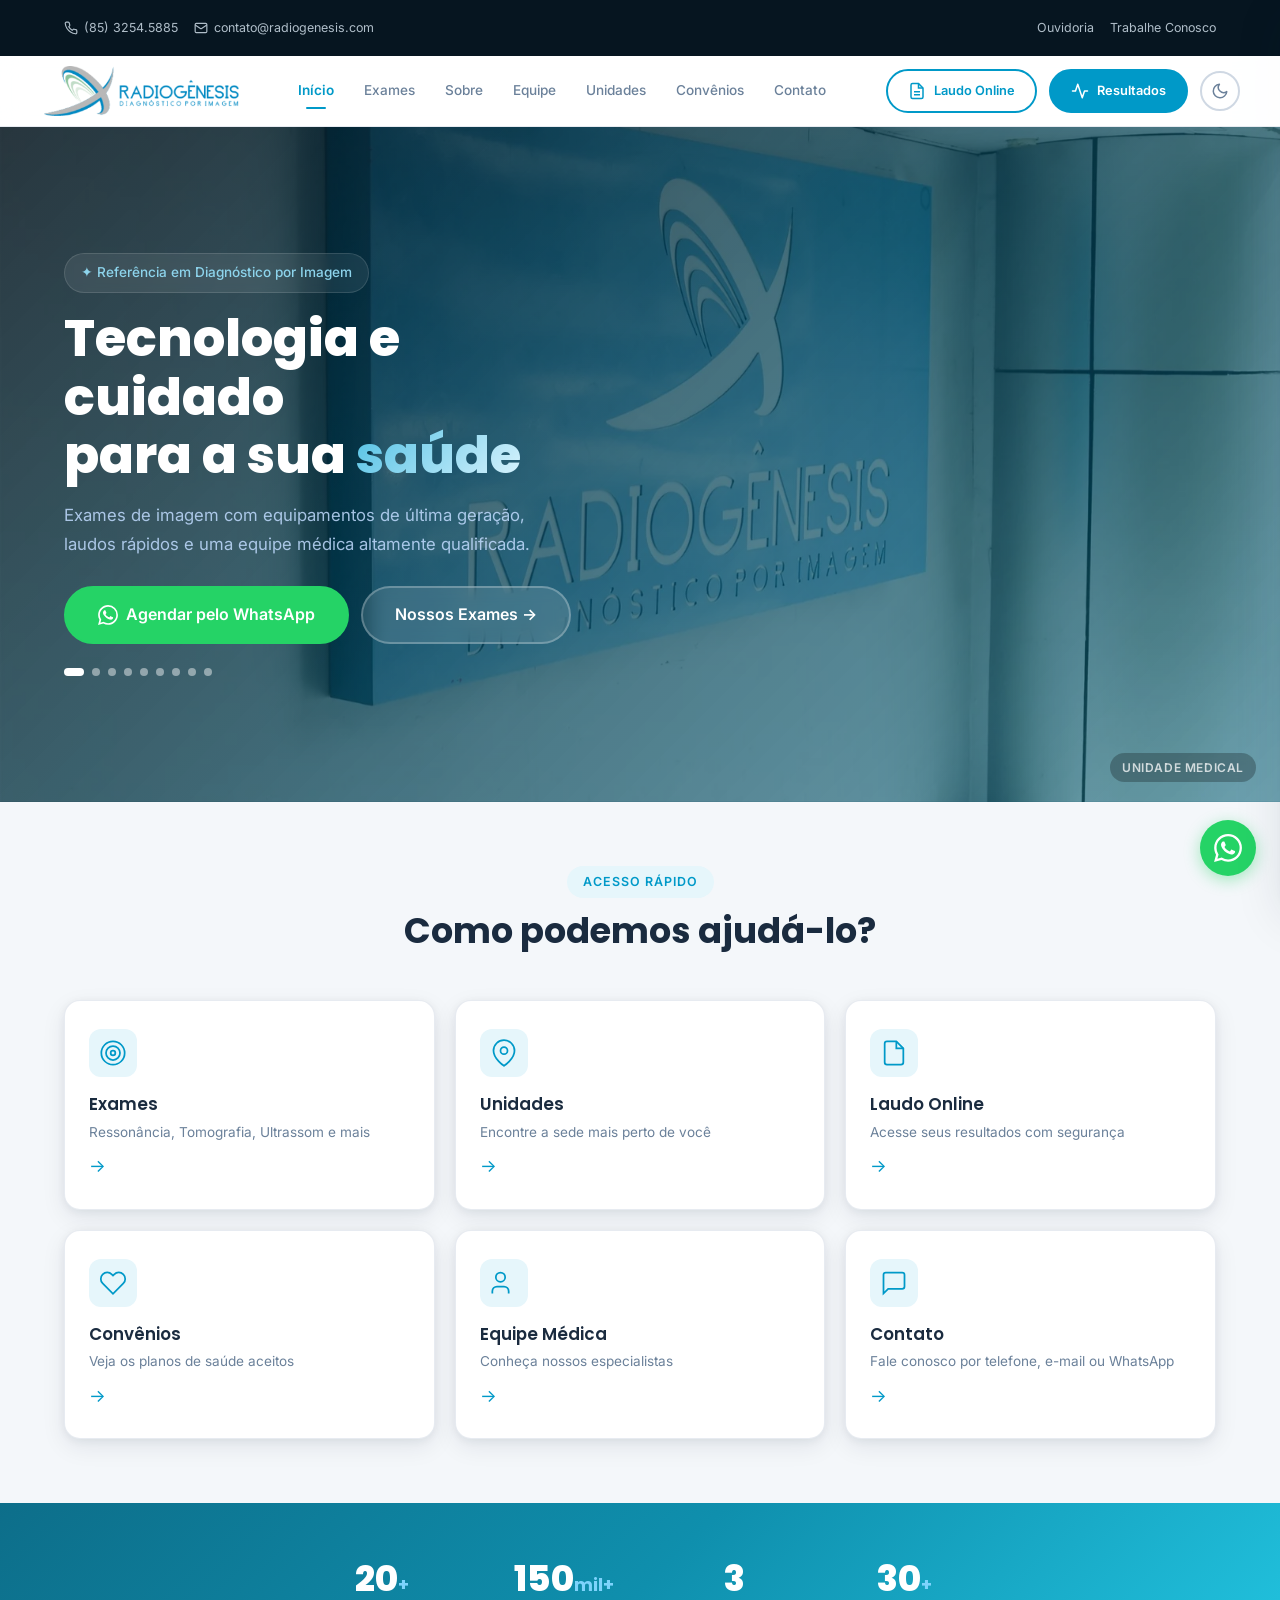
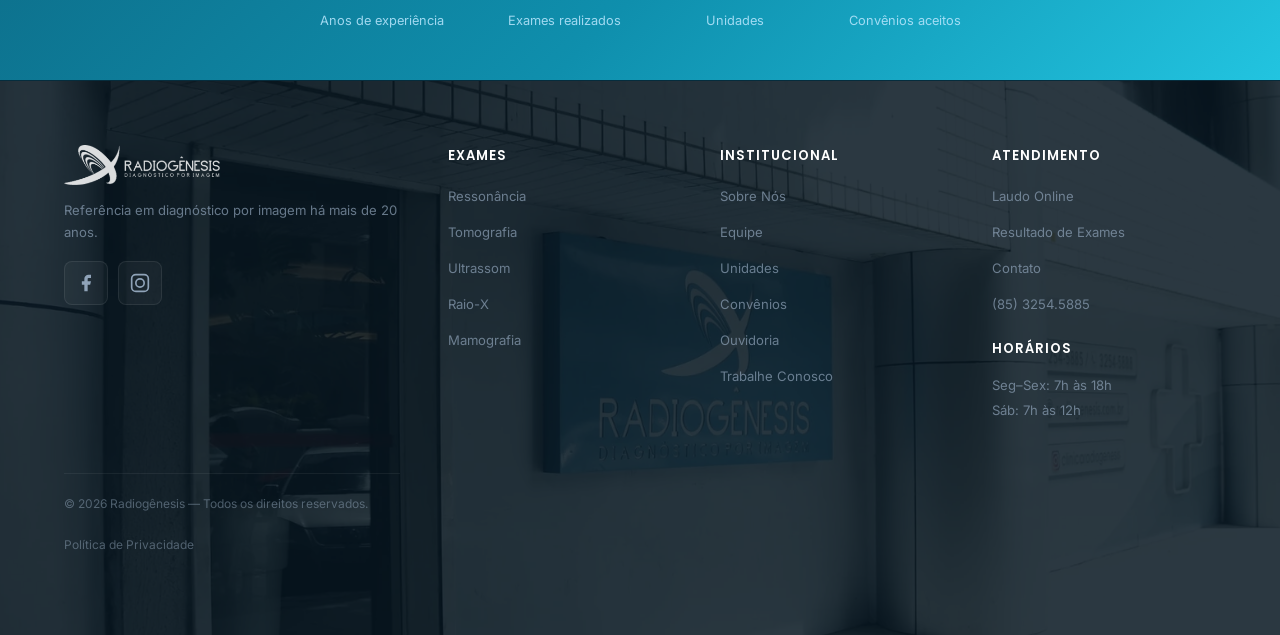
==== index.html @ cad898ac "subpágina de politica de privacidade adicionada" ====
<!DOCTYPE html>
<html lang="pt-BR">
<head>
    <meta charset="UTF-8">
    <meta name="viewport" content="width=device-width, initial-scale=1.0, maximum-scale=5.0, user-scalable=yes">
    <meta name="description" content="Radiogênesis — Diagnóstico por Imagem. Excelência em Ressonância, Tomografia, Ultrassom e mais.">
    <!-- Open Graph — aparência ao compartilhar nas redes sociais e WhatsApp -->
    <meta property="og:type"         content="website">
    <meta property="og:url"          content="https://teste-radiogenesis.netlify.app/">
    <meta property="og:title"        content="Radiogênesis | Diagnóstico por Imagem">
    <meta property="og:description"  content="Excelência em Ressonância, Tomografia, Ultrassom e mais. Três unidades em Fortaleza/CE.">
    <meta property="og:image"        content="https://teste-radiogenesis.netlify.app/img/OpenGraph/og-image.webp">
    <meta property="og:image:width"  content="1620">
    <meta property="og:image:height" content="1080">
    <meta property="og:locale"       content="pt_BR">
    <title>Radiogênesis | Diagnóstico por Imagem</title>
    <link rel="preload" as="image" href="img/inicio/medical.webp" media="(min-width: 769px)">
    <link rel="preload" as="image" href="img/mobile/medical0.webp" media="(max-width: 768px)">
    <link rel="preload" as="image" href="img/unidades/medical.webp" media="(min-width: 769px)">
    <link rel="preload" as="image" href="img/unidades/hospital.webp" media="(min-width: 769px)">
    <link rel="preload" as="image" href="img/unidades/bs-tower.webp" media="(min-width: 769px)">
    <link rel="preconnect" href="https://fonts.googleapis.com">
    <link rel="preconnect" href="https://fonts.gstatic.com" crossorigin>
    <link rel="dns-prefetch" href="https://api.whatsapp.com">
    <link rel="stylesheet" href="style.css">
    <link href="https://fonts.googleapis.com/css2?family=Inter:wght@300;400;500;600;700;800&family=Poppins:wght@600;700;800&display=swap" rel="stylesheet" media="print" onload="this.media='all'">
    <noscript><link href="https://fonts.googleapis.com/css2?family=Inter:wght@300;400;500;600;700;800&family=Poppins:wght@600;700;800&display=swap" rel="stylesheet"></noscript>
    <link rel="icon" type="image/png" sizes="32x32" href="img/favicon.png">
    <link rel="icon" type="image/png" sizes="16x16" href="img/favicon.png">
    <link rel="apple-touch-icon" sizes="180x180" href="img/favicon-apple.png">
    <link rel="shortcut icon" href="img/favicon.png">
</head>
<body>

    <!-- ===== SVG SPRITE — ícones reutilizáveis ===== -->
    <svg style="display:none" aria-hidden="true">
        <symbol id="icon-whatsapp" viewBox="0 0 24 24">
            <path d="M17.472 14.382c-.297-.149-1.758-.867-2.03-.967-.273-.099-.471-.148-.67.15-.197.297-.767.966-.94 1.164-.173.199-.347.223-.644.075-.297-.15-1.255-.463-2.39-1.475-.883-.788-1.48-1.761-1.653-2.059-.173-.297-.018-.458.13-.606.134-.133.298-.347.446-.52.149-.174.198-.298.298-.497.099-.198.05-.371-.025-.52-.075-.149-.669-1.612-.916-2.207-.242-.579-.487-.5-.669-.51-.173-.008-.371-.01-.57-.01-.198 0-.52.074-.792.372-.272.297-1.04 1.016-1.04 2.479 0 1.462 1.065 2.875 1.213 3.074.149.198 2.096 3.2 5.077 4.487.709.306 1.262.489 1.694.625.712.227 1.36.195 1.871.118.571-.085 1.758-.719 2.006-1.413.248-.694.248-1.289.173-1.413-.074-.124-.272-.198-.57-.347m-5.421 7.403h-.004a9.87 9.87 0 01-5.031-1.378l-.361-.214-3.741.982.998-3.648-.235-.374a9.86 9.86 0 01-1.51-5.26c.001-5.45 4.436-9.884 9.888-9.884 2.64 0 5.122 1.03 6.988 2.898a9.825 9.825 0 012.893 6.994c-.003 5.45-4.437 9.884-9.885 9.884m8.413-18.297A11.815 11.815 0 0012.05 0C5.495 0 .16 5.335.157 11.892c0 2.096.547 4.142 1.588 5.945L.057 24l6.305-1.654a11.882 11.882 0 005.683 1.448h.005c6.554 0 11.89-5.335 11.893-11.893a11.821 11.821 0 00-3.48-8.413z"/>
        </symbol>
    </svg>

    <!-- ===== OVERLAY MOBILE ===== -->
    <div class="mobile-overlay" id="mobileOverlay"></div>

    <!-- ===== MENU MOBILE ===== -->
    <div class="mobile-menu" id="mobileMenu" role="dialog" aria-modal="true" aria-label="Menu de navegação">
        <div class="mobile-menu__content">
            <div class="mobile-menu__header">
                <button class="mobile-menu__close" id="mobileMenuClose" aria-label="Fechar menu">
                    <svg width="20" height="20" viewBox="0 0 24 24" fill="none" stroke="currentColor" stroke-width="2.5" stroke-linecap="round"><line x1="18" y1="6" x2="6" y2="18"/><line x1="6" y1="6" x2="18" y2="18"/></svg>
                </button>
            </div>
            <ul class="mobile-menu__list">
                <li><a href="#inicio" class="mobile-menu__link spa-link" data-page="inicio">Início</a></li>
                <li><a href="#exames" class="mobile-menu__link spa-link" data-page="exames">Exames</a></li>
                <li><a href="#sobre" class="mobile-menu__link spa-link" data-page="sobre">Sobre</a></li>
                <li><a href="#equipe" class="mobile-menu__link spa-link" data-page="equipe">Equipe</a></li>
                <li><a href="#unidades" class="mobile-menu__link spa-link" data-page="unidades">Unidades</a></li>
                <li><a href="#convenios" class="mobile-menu__link spa-link" data-page="convenios">Convênios</a></li>
                <li><a href="#contato" class="mobile-menu__link spa-link" data-page="contato">Contato</a></li>
                <li><a href="#ouvidoria" class="mobile-menu__link spa-link" data-page="ouvidoria">Ouvidoria</a></li>
                <li><a href="#trabalhe-conosco" class="mobile-menu__link spa-link" data-page="trabalhe-conosco">Trabalhe Conosco</a></li>
            </ul>
            <div class="mobile-menu__actions">
                <a href="https://radiogenesis.najasocial.com/users/sign_in?role=4" target="_blank" rel="noopener noreferrer" class="btn btn--outline btn--touch" style="width:100%;justify-content:center;">
                    <svg width="16" height="16" viewBox="0 0 24 24" fill="none" stroke="currentColor" stroke-width="2"><path d="M14 2H6a2 2 0 0 0-2 2v16a2 2 0 0 0 2 2h12a2 2 0 0 0 2-2V8z"/><polyline points="14 2 14 8 20 8"/></svg>
                    Laudo Online
                </a>
                <a href="https://radiogenesis.naja.app/portal/login" target="_blank" rel="noopener noreferrer" class="btn btn--primary btn--touch" style="width:100%;justify-content:center;">
                    <svg width="18" height="18" viewBox="0 0 24 24" fill="none" stroke="currentColor" stroke-width="2" stroke-linecap="round" stroke-linejoin="round"><path d="M22 12h-4l-3 9L9 3l-3 9H2"/></svg>
                    Área de Resultados
                </a>
            </div>
            <div class="mobile-menu__contact">
                <a href="tel:+558532545885" class="mobile-menu__contact-link">
                    <svg width="16" height="16" viewBox="0 0 24 24" fill="none" stroke="currentColor" stroke-width="2"><path d="M22 16.92v3a2 2 0 0 1-2.18 2 19.79 19.79 0 0 1-8.63-3.07 19.5 19.5 0 0 1-6-6 19.79 19.79 0 0 1-3.07-8.67A2 2 0 0 1 4.11 2h3a2 2 0 0 1 2 1.72 12.84 12.84 0 0 0 .7 2.81 2 2 0 0 1-.45 2.11L8.09 9.91a16 16 0 0 0 6 6l1.27-1.27a2 2 0 0 1 2.11-.45 12.84 12.84 0 0 0 2.81.7A2 2 0 0 1 22 16.92z"/></svg>
                    (85) 3254.5885
                </a>
                <a href="mailto:contato@radiogenesis.com" class="mobile-menu__contact-link">
                    <svg width="16" height="16" viewBox="0 0 24 24" fill="none" stroke="currentColor" stroke-width="2"><rect width="20" height="16" x="2" y="4" rx="2"/><path d="m22 7-8.97 5.7a1.94 1.94 0 0 1-2.06 0L2 7"/></svg>
                    contato@radiogenesis.com
                </a>
            </div>
        </div>
    </div>

    <!-- ===== TOP BAR ===== -->
    <div class="top-bar">
        <div class="container top-bar__inner">
            <div class="top-bar__left">
                <a href="tel:+558532545885" class="top-bar__link">
                    <svg width="14" height="14" viewBox="0 0 24 24" fill="none" stroke="currentColor" stroke-width="2"><path d="M22 16.92v3a2 2 0 0 1-2.18 2 19.79 19.79 0 0 1-8.63-3.07 19.5 19.5 0 0 1-6-6 19.79 19.79 0 0 1-3.07-8.67A2 2 0 0 1 4.11 2h3a2 2 0 0 1 2 1.72 12.84 12.84 0 0 0 .7 2.81 2 2 0 0 1-.45 2.11L8.09 9.91a16 16 0 0 0 6 6l1.27-1.27a2 2 0 0 1 2.11-.45 12.84 12.84 0 0 0 2.81.7A2 2 0 0 1 22 16.92z"/></svg>
                    (85) 3254.5885
                </a>
                <a href="mailto:contato@radiogenesis.com" class="top-bar__link top-bar__link--hide-mobile">
                    <svg width="14" height="14" viewBox="0 0 24 24" fill="none" stroke="currentColor" stroke-width="2"><rect width="20" height="16" x="2" y="4" rx="2"/><path d="m22 7-8.97 5.7a1.94 1.94 0 0 1-2.06 0L2 7"/></svg>
                    contato@radiogenesis.com
                </a>
            </div>
            <div class="top-bar__right">
                <a href="#ouvidoria" class="top-bar__link spa-link" data-page="ouvidoria">Ouvidoria</a>
                <a href="#trabalhe-conosco" class="top-bar__link spa-link top-bar__link--hide-tablet" data-page="trabalhe-conosco">Trabalhe Conosco</a>
            </div>
        </div>
    </div>

    <!-- ===== HEADER ===== -->
    <header class="header" id="header">
        <div class="container header__inner">
            <a href="#inicio" class="header__logo spa-link" data-page="inicio">
                <img src="img/top.png" alt="Logo Radiogênesis" class="header__logo-img" fetchpriority="high">
            </a>
            <nav class="nav" id="nav">
                <ul class="nav__list">
                    <li><a href="#inicio" class="nav__link spa-link active" data-page="inicio">Início</a></li>
                    <li><a href="#exames" class="nav__link spa-link" data-page="exames">Exames</a></li>
                    <li><a href="#sobre" class="nav__link spa-link" data-page="sobre">Sobre</a></li>
                    <li><a href="#equipe" class="nav__link spa-link" data-page="equipe">Equipe</a></li>
                    <li><a href="#unidades" class="nav__link spa-link" data-page="unidades">Unidades</a></li>
                    <li><a href="#convenios" class="nav__link spa-link" data-page="convenios">Convênios</a></li>
                    <li><a href="#contato" class="nav__link spa-link" data-page="contato">Contato</a></li>
                </ul>
            </nav>
            <div class="header__actions">
                <a href="https://radiogenesis.najasocial.com/users/sign_in?role=4" class="btn btn--outline btn--sm header__btn-desktop" target="_blank" rel="noopener noreferrer" title="Laudo Online">
                    <svg width="18" height="18" viewBox="0 0 24 24" fill="none" stroke="currentColor" stroke-width="2"><path d="M14 2H6a2 2 0 0 0-2 2v16a2 2 0 0 0 2 2h12a2 2 0 0 0 2-2V8z"/><polyline points="14 2 14 8 20 8"/><line x1="16" y1="13" x2="8" y2="13"/><line x1="16" y1="17" x2="8" y2="17"/></svg>
                    <span class="btn__text">Laudo Online</span>
                </a>
                <a href="https://radiogenesis.naja.app/portal/login" target="_blank" class="btn btn--primary btn--sm header__btn-desktop" rel="noopener noreferrer" title="Área de Resultados">
                    <svg width="18" height="18" viewBox="0 0 24 24" fill="none" stroke="currentColor" stroke-width="2" stroke-linecap="round" stroke-linejoin="round"><path d="M22 12h-4l-3 9L9 3l-3 9H2"></path></svg>
                    <span class="btn__text">Resultados</span>
                </a>
                <button class="theme-toggle" id="themeToggle" aria-label="Alternar tema">
                    <svg class="icon-moon" width="18" height="18" viewBox="0 0 24 24" fill="none" stroke="currentColor" stroke-width="2" stroke-linecap="round" stroke-linejoin="round"><path d="M21 12.79A9 9 0 1 1 11.21 3 7 7 0 0 0 21 12.79z"/></svg>
                    <svg class="icon-sun" width="18" height="18" viewBox="0 0 24 24" fill="none" stroke="currentColor" stroke-width="2" stroke-linecap="round" stroke-linejoin="round"><circle cx="12" cy="12" r="5"/><line x1="12" y1="1" x2="12" y2="3"/><line x1="12" y1="21" x2="12" y2="23"/><line x1="4.22" y1="4.22" x2="5.64" y2="5.64"/><line x1="18.36" y1="18.36" x2="19.78" y2="19.78"/><line x1="1" y1="12" x2="3" y2="12"/><line x1="21" y1="12" x2="23" y2="12"/><line x1="4.22" y1="19.78" x2="5.64" y2="18.36"/><line x1="18.36" y1="5.64" x2="19.78" y2="4.22"/></svg>
                </button>
                <button class="hamburger" id="hamburger" aria-label="Abrir menu" aria-expanded="false">
                    <span class="hamburger__line"></span>
                    <span class="hamburger__line"></span>
                    <span class="hamburger__line"></span>
                </button>
            </div>
        </div>
    </header>

    <!-- ===== MAIN SPA ===== -->
    <main id="app">

        <!-- PAGE: INÍCIO -->
        <div class="page active" data-page="inicio">
            <section class="hero">
                <!-- Carrossel Desktop -->
                <div class="hero__bg-carousel hero__bg-carousel--desktop" id="heroCarousel">
                    <div class="hero__bg-slide active" style="background-image:url('img/inicio/medical.webp')" data-label="Unidade Medical"></div>
                    <div class="hero__bg-slide" style="background-image:url('img/inicio/medical1.webp')" data-label="Unidade Medical"></div>
                    <div class="hero__bg-slide" style="background-image:url('img/inicio/medical3.webp')" data-label="Unidade Medical"></div>
                    <div class="hero__bg-slide" style="background-image:url('img/inicio/hospital.webp')" data-label="Unidade Hospital Gênesis"></div>
                    <div class="hero__bg-slide" style="background-image:url('img/inicio/hospital1.webp')" data-label="Unidade Hospital Gênesis"></div>
                    <div class="hero__bg-slide" style="background-image:url('img/inicio/hospital2.webp')" data-label="Unidade Hospital Gênesis"></div>
                    <div class="hero__bg-slide" style="background-image:url('img/inicio/hospital3.webp')" data-label="Unidade Hospital Gênesis"></div>
                    <div class="hero__bg-slide" style="background-image:url('img/inicio/bstower0.webp')" data-label="Unidade BS Tower"></div>
                    <div class="hero__bg-slide" style="background-image:url('img/inicio/bstower1.webp')" data-label="Unidade BS Tower"></div>
                    <div class="hero__bg-overlay"></div>
                </div>
                <!-- Carrossel Mobile -->
                <div class="hero__bg-carousel hero__bg-carousel--mobile" id="heroCarouselMobile">
                    <div class="hero__bg-slide active" style="background-image:url('img/mobile/medical0.webp')" data-label="Unidade Medical"></div>
                    <div class="hero__bg-slide" style="background-image:url('img/mobile/medical1.webp')" data-label="Unidade Medical"></div>
                    <div class="hero__bg-slide" style="background-image:url('img/mobile/medical2.webp')" data-label="Unidade Medical"></div>
                    <div class="hero__bg-slide" style="background-image:url('img/mobile/medical3.webp')" data-label="Unidade Medical"></div>
                    <div class="hero__bg-slide" style="background-image:url('img/mobile/medical4.webp')" data-label="Unidade Medical"></div>
                    <div class="hero__bg-slide" style="background-image:url('img/mobile/medical5.webp')" data-label="Unidade Medical"></div>
                    <div class="hero__bg-overlay"></div>
                </div>
                <div class="container hero__inner">
                    <div class="hero__content">
                        <div class="hero__badge">✦ Referência em Diagnóstico por Imagem</div>
                        <h1 class="hero__title">Tecnologia e cuidado<br class="hero__br-desktop">para a sua <span class="text-gradient">saúde</span></h1>
                        <p class="hero__subtitle">Exames de imagem com equipamentos de última geração, laudos rápidos e uma equipe médica altamente qualificada.</p>
                        <div class="hero__actions">
                            <a href="https://api.whatsapp.com/send?l=pt_BR&phone=558532545885" target="_blank" class="btn btn--primary btn--lg btn--whatsapp btn--touch">
                                <svg width="20" height="20" fill="currentColor" aria-hidden="true"><use href="#icon-whatsapp"/></svg>
                                Agendar pelo WhatsApp
                            </a>
                            <a href="#exames" class="btn btn--glass btn--lg btn--touch spa-link" data-page="exames">Nossos Exames →</a>
                        </div>
                        <!-- Indicadores do carrossel -->
                        <div class="hero__carousel-dots">
                            <button class="hero__carousel-dot active" data-index="0" aria-label="Slide 1"></button>
                            <button class="hero__carousel-dot" data-index="1" aria-label="Slide 2"></button>
                            <button class="hero__carousel-dot" data-index="2" aria-label="Slide 3"></button>
                            <button class="hero__carousel-dot" data-index="3" aria-label="Slide 4"></button>
                            <button class="hero__carousel-dot" data-index="4" aria-label="Slide 5"></button>
                            <button class="hero__carousel-dot" data-index="5" aria-label="Slide 6"></button>
                            <button class="hero__carousel-dot" data-index="6" aria-label="Slide 7"></button>
                            <button class="hero__carousel-dot" data-index="7" aria-label="Slide 8"></button>
                            <button class="hero__carousel-dot" data-index="8" aria-label="Slide 9"></button>
                        </div>
                    </div>
                    <div class="hero__visual"></div>
                </div>
                <div class="hero__slide-label" id="heroSlideLabel">Unidade Medical</div>
            </section>

            <section class="section section--soft">
                <div class="container">
                    <div class="section__header">
                        <span class="section__badge">Acesso Rápido</span>
                        <h2 class="section__title">Como podemos ajudá-lo?</h2>
                    </div>
                    <div class="quick-grid">
                        <a href="#exames" class="quick-card spa-link" data-page="exames">
                            <div class="quick-card__icon"><svg width="28" height="28" viewBox="0 0 24 24" fill="none" stroke="currentColor" stroke-width="1.5"><circle cx="12" cy="12" r="10"/><circle cx="12" cy="12" r="6"/><circle cx="12" cy="12" r="2"/></svg></div>
                            <h3>Exames</h3><p>Ressonância, Tomografia, Ultrassom e mais</p>
                            <span class="quick-card__arrow">→</span>
                        </a>
                        <a href="#unidades" class="quick-card spa-link" data-page="unidades">
                            <div class="quick-card__icon"><svg width="28" height="28" viewBox="0 0 24 24" fill="none" stroke="currentColor" stroke-width="1.5"><path d="M21 10c0 7-9 13-9 13s-9-6-9-13a9 9 0 0 1 18 0z"/><circle cx="12" cy="10" r="3"/></svg></div>
                            <h3>Unidades</h3><p>Encontre a sede mais perto de você</p>
                            <span class="quick-card__arrow">→</span>
                        </a>
                        <a href="https://radiogenesis.najasocial.com/users/sign_in?role=4" class="quick-card" target="_blank" rel="noopener noreferrer">
                            <div class="quick-card__icon"><svg width="28" height="28" viewBox="0 0 24 24" fill="none" stroke="currentColor" stroke-width="1.5"><path d="M14 2H6a2 2 0 0 0-2 2v16a2 2 0 0 0 2 2h12a2 2 0 0 0 2-2V8z"/><polyline points="14 2 14 8 20 8"/></svg></div>
                            <h3>Laudo Online</h3><p>Acesse seus resultados com segurança</p>
                            <span class="quick-card__arrow">→</span>
                        </a>
                        <a href="#convenios" class="quick-card spa-link" data-page="convenios">
                            <div class="quick-card__icon"><svg width="28" height="28" viewBox="0 0 24 24" fill="none" stroke="currentColor" stroke-width="1.5"><path d="M20.84 4.61a5.5 5.5 0 0 0-7.78 0L12 5.67l-1.06-1.06a5.5 5.5 0 0 0-7.78 7.78l1.06 1.06L12 21.23l7.78-7.78 1.06-1.06a5.5 5.5 0 0 0 0-7.78z"/></svg></div>
                            <h3>Convênios</h3><p>Veja os planos de saúde aceitos</p>
                            <span class="quick-card__arrow">→</span>
                        </a>
                        <a href="#equipe" class="quick-card spa-link" data-page="equipe">
                            <div class="quick-card__icon"><svg width="28" height="28" viewBox="0 0 24 24" fill="none" stroke="currentColor" stroke-width="1.5"><path d="M16 21v-2a4 4 0 0 0-4-4H6a4 4 0 0 0-4 4v2"/><circle cx="9" cy="7" r="4"/></svg></div>
                            <h3>Equipe Médica</h3><p>Conheça nossos especialistas</p>
                            <span class="quick-card__arrow">→</span>
                        </a>
                        <a href="#contato" class="quick-card spa-link" data-page="contato">
                            <div class="quick-card__icon"><svg width="28" height="28" viewBox="0 0 24 24" fill="none" stroke="currentColor" stroke-width="1.5"><path d="M21 15a2 2 0 0 1-2 2H7l-4 4V5a2 2 0 0 1 2-2h14a2 2 0 0 1 2 2z"/></svg></div>
                            <h3>Contato</h3><p>Fale conosco por telefone, e-mail ou WhatsApp</p>
                            <span class="quick-card__arrow">→</span>
                        </a>
                    </div>
                </div>
            </section>

            <section class="section section--navy-strip">
                <div class="container">
                    <h2 class="sr-only">Nossos números</h2>
                    <div class="stats-row">
                        <div class="stat-item"><span class="stat-item__number" data-count="20">0</span><span class="stat-item__suffix">+</span><span class="stat-item__label">Anos de experiência</span></div>
                        <div class="stat-item"><span class="stat-item__number" data-count="150">0</span><span class="stat-item__suffix">mil+</span><span class="stat-item__label">Exames realizados</span></div>
                        <div class="stat-item"><span class="stat-item__number" data-count="3">0</span><span class="stat-item__suffix"></span><span class="stat-item__label">Unidades</span></div>
                        <div class="stat-item"><span class="stat-item__number" data-count="30">0</span><span class="stat-item__suffix">+</span><span class="stat-item__label">Convênios aceitos</span></div>
                    </div>
                </div>
            </section>
        </div>
        <!-- FIM PAGE: INÍCIO -->


        <!-- PAGE: EXAMES -->
        <div class="page" data-page="exames">
            <div class="page-header">
                <div class="container">
                    <span class="section__badge section__badge--light">Nossos Serviços</span>
                    <h1 class="page-header__title">Exames e Procedimentos</h1>
                    <p class="page-header__sub">Equipamentos de última geração para diagnósticos precisos.</p>
                </div>
            </div>
            <section class="section section--soft">
                <div class="container">
                    <div class="exames-grid">
                        <div class="exam-card">
                            <div class="exam-card__icon"><svg width="32" height="32" viewBox="0 0 24 24" fill="none" stroke="currentColor" stroke-width="1.5"><circle cx="12" cy="12" r="10"/><circle cx="12" cy="12" r="6"/><circle cx="12" cy="12" r="2"/></svg></div>
                            <h3 class="exam-card__title">Ressonância Magnética</h3>
                            <p class="exam-card__desc">Imagens detalhadas sem radiação, ideal para tecidos moles e articulações.</p>
                            <div class="exam-card__actions">
                                <a href="https://api.whatsapp.com/send?phone=558532545885&text=Ol%C3%A1!%20Gostaria%20de%20agendar%20uma%20Resson%C3%A2ncia%20Magn%C3%A9tica." target="_blank" rel="noopener noreferrer" class="btn btn--primary">Agendar</a>
                                <a href="https://radiogenesis.najasocial.com/users/sign_in?role=4" target="_blank" rel="noopener noreferrer" class="btn btn--outline">Resultado</a>
                                <a href="#exames/ressonancia-magnetica" class="btn btn--info spa-exame">Saiba Mais</a>
                            </div>
                        </div>
                        <div class="exam-card">
                            <div class="exam-card__icon"><svg width="32" height="32" viewBox="0 0 24 24" fill="none" stroke="currentColor" stroke-width="1.5"><rect x="2" y="3" width="20" height="14" rx="2"/><line x1="8" y1="21" x2="16" y2="21"/><line x1="12" y1="17" x2="12" y2="21"/></svg></div>
                            <h3 class="exam-card__title">Tomografia Computadorizada</h3>
                            <p class="exam-card__desc">Diagnósticos rápidos com tecnologia multidetectores.</p>
                            <div class="exam-card__actions">
                                <a href="https://api.whatsapp.com/send?l=pt_BR&phone=558532545885&text=Ol%C3%A1!%20Gostaria%20de%20agendar%20uma%20Tomografia." target="_blank" rel="noopener noreferrer" class="btn btn--primary">Agendar</a>
                                <a href="https://radiogenesis.najasocial.com/users/sign_in?role=4" target="_blank" rel="noopener noreferrer" class="btn btn--outline">Resultado</a>
                                <a href="#exames/tomografia-computadorizada" class="btn btn--info spa-exame">Saiba Mais</a>
                            </div>
                        </div>
                        <div class="exam-card">
                            <div class="exam-card__icon"><svg width="32" height="32" viewBox="0 0 24 24" fill="none" stroke="currentColor" stroke-width="1.5" stroke-linecap="round" stroke-linejoin="round"><circle cx="12" cy="12" r="9"/><path d="M12 8v8M8 12h8"/><path d="m20 4-4 4"/></svg></div>
                            <h3 class="exam-card__title">Biópsia, Punção e Marcação Cirúrgica</h3>
                            <p class="exam-card__desc">Biópsias, punções (PAAF) e marcações pré-cirúrgicas guiadas por imagem para máxima segurança.</p>
                            <div class="exam-card__actions">
                                <a href="https://api.whatsapp.com/send?l=pt_BR&phone=558532545885&text=Ol%C3%A1!%20Gostaria%20de%20agendar%20uma%20Bi%C3%B3psia." target="_blank" rel="noopener noreferrer" class="btn btn--primary">Agendar</a>
                                <a href="https://radiogenesis.najasocial.com/users/sign_in?role=4" target="_blank" rel="noopener noreferrer" class="btn btn--outline">Resultado</a>
                                <a href="#exames/biopsia-puncao-marcacao" class="btn btn--info spa-exame">Saiba Mais</a>
                            </div>
                        </div>
                        <div class="exam-card">
                            <div class="exam-card__icon"><svg width="32" height="32" viewBox="0 0 24 24" fill="none" stroke="currentColor" stroke-width="1.5"><path d="M22 12h-4l-3 9L9 3l-3 9H2"/></svg></div>
                            <h3 class="exam-card__title">Ultrassonografia Geral</h3>
                            <p class="exam-card__desc">Exame não invasivo para avaliação de órgãos e estruturas.</p>
                            <div class="exam-card__actions">
                                <a href="https://api.whatsapp.com/send?l=pt_BR&phone=558532545885&text=Ol%C3%A1!%20Gostaria%20de%20agendar%20uma%20Ultrassonografia." target="_blank" rel="noopener noreferrer" class="btn btn--primary">Agendar</a>
                                <a href="https://radiogenesis.najasocial.com/users/sign_in?role=4" target="_blank" rel="noopener noreferrer" class="btn btn--outline">Resultado</a>
                                <a href="#exames/ultrassonografia-geral" class="btn btn--info spa-exame">Saiba Mais</a>
                            </div>
                        </div>
                        <div class="exam-card">
                            <div class="exam-card__icon"><svg width="32" height="32" viewBox="0 0 24 24" fill="none" stroke="currentColor" stroke-width="1.5"><rect x="3" y="3" width="18" height="18" rx="2"/><line x1="12" y1="8" x2="12" y2="16"/><line x1="8" y1="12" x2="16" y2="12"/></svg></div>
                            <h3 class="exam-card__title">Raio-X Digital</h3>
                            <p class="exam-card__desc">Menor exposição à radiação e imagens de alta qualidade.</p>
                            <div class="exam-card__actions">
                                <a href="https://api.whatsapp.com/send?l=pt_BR&phone=558532545885&text=Ol%C3%A1!%20Gostaria%20de%20agendar%20um%20Raio-X." target="_blank" rel="noopener noreferrer" class="btn btn--primary">Agendar</a>
                                <a href="https://radiogenesis.najasocial.com/users/sign_in?role=4" target="_blank" rel="noopener noreferrer" class="btn btn--outline">Resultado</a>
                                <a href="#exames/raio-x-digital" class="btn btn--info spa-exame">Saiba Mais</a>
                            </div>
                        </div>
                        <div class="exam-card">
                            <div class="exam-card__icon"><svg width="32" height="32" viewBox="0 0 24 24" fill="none" stroke="currentColor" stroke-width="1.5"><path d="M20.84 4.61a5.5 5.5 0 0 0-7.78 0L12 5.67l-1.06-1.06a5.5 5.5 0 0 0-7.78 7.78l1.06 1.06L12 21.23l7.78-7.78 1.06-1.06a5.5 5.5 0 0 0 0-7.78z"/></svg></div>
                            <h3 class="exam-card__title">Mamografia Digital</h3>
                            <p class="exam-card__desc">Detecção precoce com tecnologia digital de alta definição.</p>
                            <div class="exam-card__actions">
                                <a href="https://api.whatsapp.com/send?l=pt_BR&phone=558532545885&text=Ol%C3%A1!%20Gostaria%20de%20agendar%20uma%20Mamografia." target="_blank" rel="noopener noreferrer" class="btn btn--primary">Agendar</a>
                                <a href="https://radiogenesis.najasocial.com/users/sign_in?role=4" target="_blank" rel="noopener noreferrer" class="btn btn--outline">Resultado</a>
                                <a href="#exames/mamografia-digital" class="btn btn--info spa-exame">Saiba Mais</a>
                            </div>
                        </div>
                        <div class="exam-card">
                            <div class="exam-card__icon"><svg width="32" height="32" viewBox="0 0 24 24" fill="none" stroke="currentColor" stroke-width="1.5" stroke-linecap="round" stroke-linejoin="round"><path d="M2 12s3-7 10-7 10 7 10 7-3 7-10 7-10-7-10-7Z"/><circle cx="12" cy="12" r="3"/></svg></div>
                            <h3 class="exam-card__title">Ultrassonografia com Doppler</h3>
                            <p class="exam-card__desc">Avaliação detalhada do fluxo sanguíneo nos vasos em tempo real para diagnósticos vasculares precisos.</p>
                            <div class="exam-card__actions">
                                <a href="https://api.whatsapp.com/send?l=pt_BR&phone=558532545885&text=Ol%C3%A1!%20Gostaria%20de%20agendar%20um%20Doppler." target="_blank" rel="noopener noreferrer" class="btn btn--primary">Agendar</a>
                                <a href="https://radiogenesis.najasocial.com/users/sign_in?role=4" target="_blank" rel="noopener noreferrer" class="btn btn--outline">Resultado</a>
                                <a href="#exames/ultrassonografia-doppler" class="btn btn--info spa-exame">Saiba Mais</a>
                            </div>
                        </div>
                        <div class="exam-card">
                            <div class="exam-card__icon"><svg width="32" height="32" viewBox="0 0 24 24" fill="none" stroke="currentColor" stroke-width="1.5"><path d="M12 2L2 7l10 5 10-5-10-5z"/><path d="M2 17l10 5 10-5"/><path d="M2 12l10 5 10-5"/></svg></div>
                            <h3 class="exam-card__title">Densitometria Óssea</h3>
                            <p class="exam-card__desc">Avaliação da densidade mineral óssea para diagnóstico de osteoporose.</p>
                            <div class="exam-card__actions">
                                <a href="https://api.whatsapp.com/send?l=pt_BR&phone=558532545885&text=Ol%C3%A1!%20Gostaria%20de%20agendar%20uma%20Densitometria." target="_blank" rel="noopener noreferrer" class="btn btn--primary">Agendar</a>
                                <a href="https://radiogenesis.najasocial.com/users/sign_in?role=4" target="_blank" rel="noopener noreferrer" class="btn btn--outline">Resultado</a>
                                <a href="#exames/densitometria-ossea" class="btn btn--info spa-exame">Saiba Mais</a>
                            </div>
                        </div>
                        <div class="exam-card">
                            <div class="exam-card__icon"><svg width="32" height="32" viewBox="0 0 24 24" fill="none" stroke="currentColor" stroke-width="1.5" stroke-linecap="round" stroke-linejoin="round"><path d="M12 22s8-4 8-10V5l-8-3-8 3v7c0 6 8 10 8 10z"/><line x1="12" y1="8" x2="12" y2="16"/><line x1="8" y1="12" x2="16" y2="12"/></svg></div>
                            <h3 class="exam-card__title">Mamotomia</h3>
                            <p class="exam-card__desc">Procedimento de biópsia minimamente invasivo guiado por imagem com alta precisão.</p>
                            <div class="exam-card__actions">
                                <a href="https://api.whatsapp.com/send?l=pt_BR&phone=558532545885&text=Ol%C3%A1!%20Gostaria%20de%20agendar%20uma%20Mamotomia." target="_blank" rel="noopener noreferrer" class="btn btn--primary">Agendar</a>
                                <a href="https://radiogenesis.najasocial.com/users/sign_in?role=4" target="_blank" rel="noopener noreferrer" class="btn btn--outline">Resultado</a>
                                <a href="#exames/mamotomia" class="btn btn--info spa-exame">Saiba Mais</a>
                            </div>
                        </div>
                    </div>
                    <div class="section-cta">
                        <p>Não encontrou o exame que procura?</p>
                        <a href="#contato" class="btn btn--primary btn--touch spa-link" data-page="contato">Fale Conosco</a>
                    </div>
                </div>
            </section>
        </div>

        <!-- PAGE: SOBRE -->
        <div class="page" data-page="sobre">
            <div class="page-header"><div class="container"><span class="section__badge section__badge--light">Institucional</span><h1 class="page-header__title">Quem Somos</h1><p class="page-header__sub">Tradição e inovação há mais de 20 anos.</p></div></div>
            <section class="section section--soft"><div class="container"><div class="about">
                <div class="about__image">
    <div class="about__video-wrapper">
        <video
            src="vid/radiogenesis.mp4"
            controls
            preload="none"
            playsinline
            poster="img/OpenGraph/og-image.webp"
            aria-label="Vídeo institucional Radiogênesis"
            style="width:100%;border-radius:var(--radius-xl);display:block;box-shadow:var(--shadow-lg);">
            Seu navegador não suporta vídeo HTML5.
        </video>
    </div>
    <div class="about__experience">
        <span class="about__experience-number">20+</span>
        <span class="about__experience-text">anos de<br>excelência</span>
    </div>
</div>
                <div class="about__content">
                    <p class="about__text">A <strong>Radiogênesis</strong> é referência em diagnóstico por imagem há mais de 20 anos. Combinamos tecnologia de ponta com atendimento humanizado.</p>
                    <p class="about__text">Nossas três unidades contam com aparelhos de última geração e uma equipe de médicos especialistas comprometidos com qualidade.</p>
                    <div class="about__features">
                        <div class="about__feature"><div class="about__feature-icon">✓</div><span>Equipamentos de última geração</span></div>
                        <div class="about__feature"><div class="about__feature-icon">✓</div><span>Equipe médica especializada</span></div>
                        <div class="about__feature"><div class="about__feature-icon">✓</div><span>Laudos em até 3 dias úteis</span></div>
                        <div class="about__feature"><div class="about__feature-icon">✓</div><span>Atendimento humanizado</span></div>
                    </div>
                </div>
            </div></div></section>
        </div>

        <!-- PAGE: EQUIPE -->
        <div class="page" data-page="equipe">
            <div class="page-header"><div class="container"><span class="section__badge section__badge--light">Corpo Clínico</span><h1 class="page-header__title">Equipe Médica</h1><p class="page-header__sub">Profissionais dedicados ao diagnóstico preciso.</p></div></div>
            <section class="section section--soft"><div class="container"><div class="team-grid">
                <div class="team-card"><div class="team-card__photo"><img loading="lazy" src="img/Equipe-Medica/Dr Eduardo Portela.webp" alt="Dr. Eduardo Portela" class="team-img"></div><div class="team-card__info"><h3 class="team-card__name">Dr. Eduardo Portela</h3><p class="team-card__role">Ultrassonografia</p><p class="team-card__crm">CRM/5579</p></div></div>
                <div class="team-card"><div class="team-card__photo"><div class="team-card__placeholder"><svg width="48" height="48" viewBox="0 0 24 24" fill="none" stroke="currentColor" stroke-width="1" opacity="0.3" aria-hidden="true"><circle cx="12" cy="8" r="5"/><path d="M3 21v-2a7 7 0 0 1 14 0v2"/></svg></div></div><div class="team-card__info"><h3 class="team-card__name">Dra. Adriana Moreira Pontes</h3><p class="team-card__role">Ultrassonografia</p><p class="team-card__crm">CRM/3820</p></div></div>
                <div class="team-card"><div class="team-card__photo"><div class="team-card__placeholder"><svg width="48" height="48" viewBox="0 0 24 24" fill="none" stroke="currentColor" stroke-width="1" opacity="0.3" aria-hidden="true"><circle cx="12" cy="8" r="5"/><path d="M3 21v-2a7 7 0 0 1 14 0v2"/></svg></div></div><div class="team-card__info"><h3 class="team-card__name">Dra. Ana Mª Leopercio Pontes</h3><p class="team-card__role">Ultrassonografia</p><p class="team-card__crm">CRM/4575</p></div></div>
                <div class="team-card"><div class="team-card__photo"><div class="team-card__placeholder"><svg width="48" height="48" viewBox="0 0 24 24" fill="none" stroke="currentColor" stroke-width="1" opacity="0.3" aria-hidden="true"><circle cx="12" cy="8" r="5"/><path d="M3 21v-2a7 7 0 0 1 14 0v2"/></svg></div></div><div class="team-card__info"><h3 class="team-card__name">Dra. Núbia Moreira Melo</h3><p class="team-card__role">Ultrassonografia</p><p class="team-card__crm">CRM/3152</p></div></div>
                <div class="team-card"><div class="team-card__photo"><div class="team-card__placeholder"><svg width="48" height="48" viewBox="0 0 24 24" fill="none" stroke="currentColor" stroke-width="1" opacity="0.3" aria-hidden="true"><circle cx="12" cy="8" r="5"/><path d="M3 21v-2a7 7 0 0 1 14 0v2"/></svg></div></div><div class="team-card__info"><h3 class="team-card__name">Dr. Rodrigo Martins Nogueira</h3><p class="team-card__role">Radiologista</p><p class="team-card__crm">CRM/6495</p></div></div>
                <div class="team-card"><div class="team-card__photo"><div class="team-card__placeholder"><svg width="48" height="48" viewBox="0 0 24 24" fill="none" stroke="currentColor" stroke-width="1" opacity="0.3" aria-hidden="true"><circle cx="12" cy="8" r="5"/><path d="M3 21v-2a7 7 0 0 1 14 0v2"/></svg></div></div><div class="team-card__info"><h3 class="team-card__name">Dr. Ricardo Mendonça Rocha</h3><p class="team-card__role">Radiologista</p><p class="team-card__crm">CRM/6759</p></div></div>
            </div></div></section>
        </div>


        <!-- PAGE: UNIDADES -->
        <div class="page" data-page="unidades">
            <div class="page-header"><div class="container"><span class="section__badge section__badge--light">Localização</span><h1 class="page-header__title">Nossas Unidades</h1><p class="page-header__sub">Três endereços para melhor atendê-lo.</p></div></div>
            <section class="section section--soft"><div class="container"><div class="units-grid">

                <div class="unit-card">
                    <div class="unit-card__header"><div class="unit-card__badge unit-card__badge--centro">Unidade Medical</div></div>
                    <div class="unit-card__map"><img loading="lazy" src="img/unidades/medical.webp" alt="Fachada da Unidade Medical" class="unit-img" decoding="async"></div>
                    <div class="unit-card__body">
                        <div class="unit-card__row"><svg width="18" height="18" viewBox="0 0 24 24" fill="none" stroke="var(--primary-500)" stroke-width="2"><path d="M21 10c0 7-9 13-9 13s-9-6-9-13a9 9 0 0 1 18 0z"/><circle cx="12" cy="10" r="3"/></svg><div><strong>Endereço</strong><p>Rua Antônio Augusto, 1271 - Aldeota,<br>Fortaleza/CE — CEP: 60110-370</p></div></div>
                        <div class="unit-card__row"><svg width="18" height="18" viewBox="0 0 24 24" fill="none" stroke="var(--primary-500)" stroke-width="2"><circle cx="12" cy="12" r="10"/><polyline points="12 6 12 12 16 14"/></svg><div><strong>Horário</strong><p>Seg–Sex: 7h às 19h<br>Sábado: 7h às 12h</p></div></div>
                        <div class="unit-card__row"><svg width="18" height="18" viewBox="0 0 24 24" fill="none" stroke="var(--primary-500)" stroke-width="2"><path d="M22 16.92v3a2 2 0 0 1-2.18 2 19.79 19.79 0 0 1-8.63-3.07 19.5 19.5 0 0 1-6-6 19.79 19.79 0 0 1-3.07-8.67A2 2 0 0 1 4.11 2h3a2 2 0 0 1 2 1.72c.127.96.361 1.903.7 2.81a2 2 0 0 1-.45 2.11L8.09 9.91a16 16 0 0 0 6 6l1.27-1.27a2 2 0 0 1 2.11-.45c.907.339 1.85.573 2.81.7A2 2 0 0 1 22 16.92z"/></svg><div><strong>Telefone</strong><p><a href="tel:+558532545885">(85) 3254-5885</a> &nbsp;·&nbsp; <a href="https://api.whatsapp.com/send?l=pt_BR&phone=558532545885" target="_blank" rel="noopener noreferrer" style="color:var(--primary-500);display:inline-flex;align-items:center;gap:4px;"><svg width="15" height="15" fill="var(--primary-500)" aria-hidden="true"><use href="#icon-whatsapp"/></svg>(85) 3254-5885</a></p></div></div>
                    </div>
                    <div class="unit-card__footer">
                        <a href="https://maps.google.com/maps?ll=-3.731614,-38.513707&z=14&t=m&hl=pt-BR&gl=BR&mapclient=embed&cid=15627205103982469363" target="_blank" rel="noopener noreferrer" class="btn btn--primary btn--sm btn--touch">Como Chegar</a>
                        <a href="https://api.whatsapp.com/send?l=pt_BR&phone=558532545885" target="_blank" rel="noopener noreferrer" class="btn btn--outline btn--sm btn--touch">Agendar</a>
                    </div>
                </div>

                <div class="unit-card">
                    <div class="unit-card__header"><div class="unit-card__badge unit-card__badge--norte">Unidade Hospital Gênesis</div></div>
                    <div class="unit-card__map"><img loading="lazy" src="img/unidades/hospital.webp" alt="Fachada da Unidade Hospital Gênesis" class="unit-img" decoding="async"></div>
                    <div class="unit-card__body">
                        <div class="unit-card__row"><svg width="18" height="18" viewBox="0 0 24 24" fill="none" stroke="var(--primary-500)" stroke-width="2"><path d="M21 10c0 7-9 13-9 13s-9-6-9-13a9 9 0 0 1 18 0z"/><circle cx="12" cy="10" r="3"/></svg><div><strong>Endereço</strong><p>Av. Santos Dumont, 1168 - Aldeota,<br>Fortaleza/CE — CEP: 60150-160</p></div></div>
                        <div class="unit-card__row"><svg width="18" height="18" viewBox="0 0 24 24" fill="none" stroke="var(--primary-500)" stroke-width="2"><circle cx="12" cy="12" r="10"/><polyline points="12 6 12 12 16 14"/></svg><div><strong>Horário</strong><p>Seg–Sex: 8h às 18h</p></div></div>
                        <div class="unit-card__row"><svg width="18" height="18" viewBox="0 0 24 24" fill="none" stroke="var(--primary-500)" stroke-width="2"><path d="M22 16.92v3a2 2 0 0 1-2.18 2 19.79 19.79 0 0 1-8.63-3.07 19.5 19.5 0 0 1-6-6 19.79 19.79 0 0 1-3.07-8.67A2 2 0 0 1 4.11 2h3a2 2 0 0 1 2 1.72c.127.96.361 1.903.7 2.81a2 2 0 0 1-.45 2.11L8.09 9.91a16 16 0 0 0 6 6l1.27-1.27a2 2 0 0 1 2.11-.45c.907.339 1.85.573 2.81.7A2 2 0 0 1 22 16.92z"/></svg><div><strong>Telefone</strong><p><a href="tel:+558532545885">(85) 3254-5885</a> &nbsp;·&nbsp; <a href="https://api.whatsapp.com/send?l=pt_BR&phone=558532545885" target="_blank" rel="noopener noreferrer" style="color:var(--primary-500);display:inline-flex;align-items:center;gap:4px;"><svg width="15" height="15" fill="var(--primary-500)" aria-hidden="true"><use href="#icon-whatsapp"/></svg>(85) 3254-5885</a></p></div></div>
                    </div>
                    <div class="unit-card__footer">
                        <a href="https://maps.google.com/maps/place/Hospital+G%C3%AAnesis/@-3.73149,-38.51325,14z/data=!4m6!3m5!1s0x7c748596559104b:0x9306fceeb30e8945!8m2!3d-3.7314903!4d-38.5132499!16s%2Fg%2F11clycm90j?hl=pt-BR&entry=ttu" target="_blank" rel="noopener noreferrer" class="btn btn--primary btn--sm btn--touch">Como Chegar</a>
                        <a href="https://api.whatsapp.com/send?l=pt_BR&phone=558532545885" target="_blank" rel="noopener noreferrer" class="btn btn--outline btn--sm btn--touch">Agendar</a>
                    </div>
                </div>

                <div class="unit-card">
                    <div class="unit-card__header"><div class="unit-card__badge unit-card__badge--sul">Unidade Bs Tower</div></div>
                    <div class="unit-card__map"><img loading="lazy" src="img/unidades/bs-tower.webp" alt="Fachada da Unidade Bs Tower" class="unit-img" decoding="async"></div>
                    <div class="unit-card__body">
                        <div class="unit-card__row"><svg width="18" height="18" viewBox="0 0 24 24" fill="none" stroke="var(--primary-500)" stroke-width="2"><path d="M21 10c0 7-9 13-9 13s-9-6-9-13a9 9 0 0 1 18 0z"/><circle cx="12" cy="10" r="3"/></svg><div><strong>Endereço</strong><p>Rua Gonçalves Lêdo, 777 - Aldeota,<br>Fortaleza/CE — CEP: 60110-260</p></div></div>
                        <div class="unit-card__row"><svg width="18" height="18" viewBox="0 0 24 24" fill="none" stroke="var(--primary-500)" stroke-width="2"><circle cx="12" cy="12" r="10"/><polyline points="12 6 12 12 16 14"/></svg><div><strong>Horário</strong><p>Seg–Sáb: 7h às 13h</p></div></div>
                        <div class="unit-card__row"><svg width="18" height="18" viewBox="0 0 24 24" fill="none" stroke="var(--primary-500)" stroke-width="2"><path d="M22 16.92v3a2 2 0 0 1-2.18 2 19.79 19.79 0 0 1-8.63-3.07 19.5 19.5 0 0 1-6-6 19.79 19.79 0 0 1-3.07-8.67A2 2 0 0 1 4.11 2h3a2 2 0 0 1 2 1.72c.127.96.361 1.903.7 2.81a2 2 0 0 1-.45 2.11L8.09 9.91a16 16 0 0 0 6 6l1.27-1.27a2 2 0 0 1 2.11-.45c.907.339 1.85.573 2.81.7A2 2 0 0 1 22 16.92z"/></svg><div><strong>Telefone</strong><p><a href="tel:+558532545885">(85) 3254-5885</a> &nbsp;·&nbsp; <a href="https://api.whatsapp.com/send?l=pt_BR&phone=558532545885" target="_blank" rel="noopener noreferrer" style="color:var(--primary-500);display:inline-flex;align-items:center;gap:4px;"><svg width="15" height="15" fill="var(--primary-500)" aria-hidden="true"><use href="#icon-whatsapp"/></svg>(85) 3254-5885</a></p></div></div>
                    </div>
                    <div class="unit-card__footer">
                        <a href="https://maps.google.com/maps?ll=-3.73078,-38.515765&z=15&t=m&hl=pt-BR&gl=BR&mapclient=embed&q=R.+Gon%C3%A7alves+L%C3%AAdo,+777" target="_blank" rel="noopener noreferrer" class="btn btn--primary btn--sm btn--touch">Como Chegar</a>
                        <a href="https://api.whatsapp.com/send?l=pt_BR&phone=558532545885" target="_blank" rel="noopener noreferrer" class="btn btn--outline btn--sm btn--touch">Agendar</a>
                    </div>
                </div>

            </div></div></section>
        </div>


        <!-- PAGE: CONVÊNIOS -->
        <div class="page" data-page="convenios">
            <div class="page-header"><div class="container"><span class="section__badge section__badge--light">Planos Aceitos</span><h1 class="page-header__title">Convênios</h1><p class="page-header__sub">Trabalhamos com os principais planos de saúde.</p></div></div>
            <section class="section section--soft"><div class="container">
                <div class="convenios-grid">
                    <div class="convenio-item"><div class="convenio-item__logo"><img loading="lazy" src="img/convenios/amil.webp" alt="Amil" class="convenio-img" decoding="async" fetchpriority="low"></div><span class="convenio-item__name">Amil</span></div>
                    <div class="convenio-item"><div class="convenio-item__logo"><img loading="lazy" src="img/convenios/banco-central.webp" alt="Banco Central do Brasil" class="convenio-img" decoding="async" fetchpriority="low"></div><span class="convenio-item__name">Banco Central do Brasil</span></div>
                    <div class="convenio-item"><div class="convenio-item__logo"><img loading="lazy" src="img/convenios/bradesco-saude.webp" alt="Bradesco Saúde" class="convenio-img" decoding="async" fetchpriority="low"></div><span class="convenio-item__name">Bradesco Saúde</span></div>
                    <div class="convenio-item"><div class="convenio-item__logo"><img loading="lazy" src="img/convenios/cafaz.webp" alt="Cafaz" class="convenio-img" decoding="async" fetchpriority="low"></div><span class="convenio-item__name">Cafaz</span></div>
                    <div class="convenio-item"><div class="convenio-item__logo"><img loading="lazy" src="img/convenios/camed.webp" alt="Camed" class="convenio-img" decoding="async" fetchpriority="low"></div><span class="convenio-item__name">Camed</span></div>
                    <div class="convenio-item"><div class="convenio-item__logo"><img loading="lazy" src="img/convenios/capesesp.webp" alt="Capesesp" class="convenio-img" decoding="async" fetchpriority="low"></div><span class="convenio-item__name">Capesesp</span></div>
                    <div class="convenio-item"><div class="convenio-item__logo"><img loading="lazy" src="img/convenios/cassi.webp" alt="Cassi" class="convenio-img" decoding="async" fetchpriority="low"></div><span class="convenio-item__name">Cassi</span></div>
                    <div class="convenio-item"><div class="convenio-item__logo"><img loading="lazy" src="img/convenios/famed.webp" alt="Famed" class="convenio-img" decoding="async" fetchpriority="low"></div><span class="convenio-item__name">Famed</span></div>
                    <div class="convenio-item"><div class="convenio-item__logo"><img loading="lazy" src="img/convenios/funcef.webp" alt="Funcef" class="convenio-img" decoding="async" fetchpriority="low"></div><span class="convenio-item__name">Funcef</span></div>
                    <div class="convenio-item"><div class="convenio-item__logo"><img loading="lazy" src="img/convenios/fundacao-assefaz.webp" alt="Fundação Assefaz" class="convenio-img" decoding="async" fetchpriority="low"></div><span class="convenio-item__name">Fundação Assefaz</span></div>
                    <div class="convenio-item"><div class="convenio-item__logo"><img loading="lazy" src="img/convenios/geap-saude.webp" alt="Geap Saúde" class="convenio-img" decoding="async" fetchpriority="low"></div><span class="convenio-item__name">Geap Saúde</span></div>
                    <div class="convenio-item"><div class="convenio-item__logo"><img loading="lazy" src="img/convenios/hapvida.webp" alt="Hapvida" class="convenio-img" decoding="async" fetchpriority="low"></div><span class="convenio-item__name">Hapvida</span></div>
                    <div class="convenio-item"><div class="convenio-item__logo"><img loading="lazy" src="img/convenios/ipm.webp" alt="IPM" class="convenio-img" decoding="async" fetchpriority="low"></div><span class="convenio-item__name">IPM</span></div>
                    <div class="convenio-item"><div class="convenio-item__logo"><img loading="lazy" src="img/convenios/issec.webp" alt="Issec" class="convenio-img" decoding="async" fetchpriority="low"></div><span class="convenio-item__name">Issec</span></div>
                    <div class="convenio-item"><div class="convenio-item__logo"><img loading="lazy" src="img/convenios/liv-saude.webp" alt="Liv Saúde" class="convenio-img" decoding="async" fetchpriority="low"></div><span class="convenio-item__name">Liv Saúde</span></div>
                    <div class="convenio-item"><div class="convenio-item__logo"><img loading="lazy" src="img/convenios/petrobras.webp" alt="Petrobras Asfor" class="convenio-img" decoding="async" fetchpriority="low"></div><span class="convenio-item__name">Petrobras Asfor</span></div>
                    <div class="convenio-item"><div class="convenio-item__logo"><img loading="lazy" src="img/convenios/postal-saude.webp" alt="Postal Saúde" class="convenio-img" decoding="async" fetchpriority="low"></div><span class="convenio-item__name">Postal Saúde</span></div>
                    <div class="convenio-item"><div class="convenio-item__logo"><img loading="lazy" src="img/convenios/sul-america.webp" alt="SulAmérica" class="convenio-img" decoding="async" fetchpriority="low"></div><span class="convenio-item__name">SulAmérica</span></div>
                    <div class="convenio-item"><div class="convenio-item__logo"><img loading="lazy" src="img/convenios/unimed.webp" alt="Unimed" class="convenio-img" decoding="async" fetchpriority="low"></div><span class="convenio-item__name">Unimed</span></div>
                </div>
                <div class="section-cta"><p>Não encontrou seu convênio?</p><a href="#contato" class="btn btn--primary btn--touch spa-link" data-page="contato">Entre em Contato</a></div>
            </div></section>
        </div>

        <!-- PAGE: CONTATO -->
        <div class="page" data-page="contato">
            <div class="page-header"><div class="container"><span class="section__badge section__badge--light">Fale Conosco</span><h1 class="page-header__title">Contato</h1><p class="page-header__sub">Envie sua mensagem ou entre em contato pelos canais abaixo.</p></div></div>
            <section class="section section--soft"><div class="container"><div class="contact-grid">
                <div class="contact-info">
                    <div class="contact-info__card"><div class="contact-info__icon"><svg width="24" height="24" viewBox="0 0 24 24" fill="none" stroke="currentColor" stroke-width="2"><path d="M22 16.92v3a2 2 0 0 1-2.18 2 19.79 19.79 0 0 1-8.63-3.07 19.5 19.5 0 0 1-6-6A19.79 19.79 0 0 1 2.12 4.11 2 2 0 0 1 4.11 2h3a2 2 0 0 1 2 1.72c.127.96.361 1.903.7 2.81a2 2 0 0 1-.45 2.11L8.09 9.91a16 16 0 0 0 6 6l1.27-1.27a2 2 0 0 1 2.11-.45c.907.339 1.85.573 2.81.7A2 2 0 0 1 22 16.92z"/></svg></div><div><strong>Telefone</strong><p><a href="tel:+558532545885">(85) 3254-5885</a></p></div></div>
                    <div class="contact-info__card"><div class="contact-info__icon"><svg width="24" height="24" fill="currentColor" aria-hidden="true"><use href="#icon-whatsapp"/></svg></div><div><strong>WhatsApp</strong><p><a href="https://api.whatsapp.com/send?l=pt_BR&phone=558532545885" target="_blank">(85) 3254.5885</a></p></div></div>
                    <div class="contact-info__card"><div class="contact-info__icon"><svg width="24" height="24" viewBox="0 0 24 24" fill="none" stroke="currentColor" stroke-width="2"><rect width="20" height="16" x="2" y="4" rx="2"/><path d="m22 7-8.97 5.7a1.94 1.94 0 0 1-2.06 0L2 7"/></svg></div><div><strong>E-mail</strong><p><a href="mailto:contato@radiogenesis.com">contato@radiogenesis.com</a></p></div></div>
                </div>
                <form class="contact-form" id="contactForm">
                    <div class="contact-form__row"><div class="form-group"><label for="nome">Nome completo</label><input type="text" id="nome" placeholder="Seu nome" required></div><div class="form-group"><label for="email">E-mail</label><input type="email" id="email" placeholder="seu@email.com" required></div></div>
                    <div class="contact-form__row"><div class="form-group"><label for="telefone">Telefone</label><input type="tel" id="telefone" placeholder="(85) 90000-0000"></div><div class="form-group"><label for="assunto">Assunto</label><select id="assunto"><option value="">Selecione</option><option>Agendamento</option><option>Resultados</option><option>Convênios</option><option>Outro</option></select></div></div>
                    <div class="form-group"><label for="mensagem">Mensagem</label><textarea id="mensagem" rows="5" placeholder="Escreva sua mensagem..." required></textarea></div>
                    <button type="submit" class="btn btn--primary btn--lg btn--touch">Enviar Mensagem →</button>
                </form>
            </div></div></section>
        </div>

        <!-- PAGE: OUVIDORIA -->
        <div class="page" data-page="ouvidoria">
            <div class="page-header"><div class="container"><span class="section__badge section__badge--light">Canal Direto</span><h1 class="page-header__title">Ouvidoria</h1><p class="page-header__sub">Sua opinião é fundamental.</p></div></div>
            <section class="section section--soft"><div class="container"><div class="ouvidoria-card"><div class="ouvidoria__icon"><svg width="48" height="48" viewBox="0 0 24 24" fill="none" stroke="currentColor" stroke-width="1.5"><path d="M21 15a2 2 0 0 1-2 2H7l-4 4V5a2 2 0 0 1 2-2h14a2 2 0 0 1 2 2z"/></svg></div><p class="ouvidoria__text">A Ouvidoria da Radiogênesis é o canal dedicado para ouvir suas sugestões, elogios ou reclamações.</p><div class="ouvidoria__channels"><div class="ouvidoria__channel"><strong>E-mail:</strong><a href="mailto:ouvidoria@radiogenesis.com">ouvidoria@radiogenesis.com</a></div><div class="ouvidoria__channel"><strong>Telefone:</strong><a href="tel:+5532545885">(85) 3254.5885</a></div><div class="ouvidoria__channel"><strong>Prazo:</strong><span>Até 5 dias úteis</span></div></div></div></div></section>
        </div>

        <!-- PAGE: TRABALHE CONOSCO -->
        <div class="page" data-page="trabalhe-conosco">
            <div class="page-header"><div class="container"><span class="section__badge section__badge--light">Carreiras</span><h1 class="page-header__title">Trabalhe Conosco</h1><p class="page-header__sub">Venha fazer parte do nosso time.</p></div></div>
            <section class="section section--soft"><div class="container"><div class="trabalhe-card">
                <div class="trabalhe-card__icon"><svg width="64" height="64" viewBox="0 0 24 24" fill="none" stroke="currentColor" stroke-width="0.8" opacity="0.4"><path d="M16 21v-2a4 4 0 0 0-4-4H6a4 4 0 0 0-4 4v2"/><circle cx="9" cy="7" r="4"/><path d="M22 21v-2a4 4 0 0 0-3-3.87"/><path d="M16 3.13a4 4 0 0 1 0 7.75"/></svg></div>
                <h2>Junte-se à nossa equipe</h2>
                <p>Envie seu currículo e venha crescer conosco.</p>
                <a href="mailto:rhradiogenesis@gmail.com" class="btn btn--primary btn--lg btn--touch">Enviar Currículo</a>                <small>Ou use seu app de e-mail padrão: <a href="mailto:rhradiogenesis@gmail.com" class="link-footer">rhradiogenesis@gmail.com</a></small>
            </div></div></section>
        </div>


        <!-- SUBPÁGINAS DE EXAMES -->
        <!-- Padrão reutilizável para cada subpágina -->

        <!-- SUBPÁGINA: Ressonância Magnética -->
        <div class="page exame-sub" data-page="exames/ressonancia-magnetica" data-exame="ressonancia-magnetica">
            <div class="exame-sub__header page-header">
                <div class="container">
                    <button class="exame-sub__back btn btn--glass btn--sm" data-back="exames">
                        <svg width="16" height="16" viewBox="0 0 24 24" fill="none" stroke="currentColor" stroke-width="2.5" stroke-linecap="round"><polyline points="15 18 9 12 15 6"/></svg>
                        Voltar para Exames
                    </button>
                    <h1 class="page-header__title" style="margin-top:16px">Ressonância Magnética</h1>
                    <p class="page-header__sub">A Ressonância Magnética (RM) é um método de diagnóstico por imagem que utiliza campos magnéticos e ondas de rádio para gerar imagens detalhadas dos órgãos e tecidos internos do corpo humano, sem utilizar radiação ionizante.</p>
                </div>
            </div>
            <section class="section section--soft">
                <div class="container">
                    <div class="exame-sub__image-card">
                        <div class="exame-sub__image-card-header">
                            <div class="exame-sub__image-icon"><svg width="20" height="20" viewBox="0 0 24 24" fill="none" stroke="currentColor" stroke-width="2"><rect x="3" y="3" width="18" height="18" rx="2"/><circle cx="8.5" cy="8.5" r="1.5"/><polyline points="21 15 16 10 5 21"/></svg></div>
                            <span>Imagem Ilustrativa</span>
                        </div>
                        <div class="exame-sub__image-slot">
                            <img loading="lazy" src="img/exames/ressonancia-magnetica.webp" alt="Ressonância Magnética">
                        </div>
                    </div>
                    <div class="exame-sub__grid">
                        <div class="exame-sub__card exame-sub__card--green">
                            <div class="exame-sub__card-header">
                                <div class="exame-sub__card-icon exame-sub__card-icon--green"><svg width="20" height="20" viewBox="0 0 24 24" fill="none" stroke="currentColor" stroke-width="2"><polyline points="9 11 12 14 22 4"/><path d="M21 12v7a2 2 0 0 1-2 2H5a2 2 0 0 1-2-2V5a2 2 0 0 1 2-2h11"/></svg></div>
                                <h2>Indicações</h2>
                            </div>
                            <ul class="exame-sub__list exame-sub__list--green"><li>Avaliação de doenças do sistema nervoso central (crânio e coluna)</li><li>Investigação de lesões musculares, tendíneas e articulares</li><li>Diagnóstico de tumores e nódulos em diversos órgãos</li><li>Avaliação cardíaca e vascular</li><li>Investigação de doenças abdominais e pélvicas</li></ul>
                        </div>
                        <div class="exame-sub__card exame-sub__card--red">
                            <div class="exame-sub__card-header">
                                <div class="exame-sub__card-icon exame-sub__card-icon--red"><svg width="20" height="20" viewBox="0 0 24 24" fill="none" stroke="currentColor" stroke-width="2"><circle cx="12" cy="12" r="10"/><line x1="15" y1="9" x2="9" y2="15"/><line x1="9" y1="9" x2="15" y2="15"/></svg></div>
                                <h2>Contraindicações</h2>
                            </div>
                            <ul class="exame-sub__list exame-sub__list--red"><li>Portadores de marcapasso cardíaco ou desfibrilador implantável</li><li>Implantes cocleares (dependendo do modelo)</li><li>Clipes metálicos intracranianos (dependendo do material)</li><li>Corpos estranhos metálicos nos olhos</li><li>Gravidez no primeiro trimestre (avaliar risco/benefício)</li><li>Claustrofobia severa (pode ser necessária sedação)</li></ul>
                        </div>
                        <div class="exame-sub__card exame-sub__card--full">
                            <div class="exame-sub__card-header">
                                <div class="exame-sub__card-icon exame-sub__card-icon--blue"><svg width="20" height="20" viewBox="0 0 24 24" fill="none" stroke="currentColor" stroke-width="2"><path d="M9 11l3 3L22 4"/><path d="M21 12v7a2 2 0 0 1-2 2H5a2 2 0 0 1-2-2V5a2 2 0 0 1 2-2h11"/></svg></div>
                                <h2>Preparo para o Exame</h2>
                            </div>
                            <p class="exame-sub__preparo-text">Em geral não é necessário preparo especial. Para exames abdominais pode ser solicitado jejum de 4 horas. Retire adornos metálicos antes do exame. Informe ao médico sobre implantes ou próteses metálicas.</p>
                            <div class="exame-sub__duracao">
                                <svg width="16" height="16" viewBox="0 0 24 24" fill="none" stroke="currentColor" stroke-width="2"><circle cx="12" cy="12" r="10"/><polyline points="12 6 12 12 16 14"/></svg>
                                <span><strong>Duração estimada:</strong> 30 a 60 minutos, dependendo da região examinada.</span>
                            </div>
                        </div>
                    </div>
                </div>
            </section>
        </div>
        <!-- SUBPÁGINA: Tomografia Computadorizada -->
        <div class="page exame-sub" data-page="exames/tomografia-computadorizada" data-exame="tomografia-computadorizada">
            <div class="exame-sub__header page-header">
                <div class="container">
                    <button class="exame-sub__back btn btn--glass btn--sm" data-back="exames">
                        <svg width="16" height="16" viewBox="0 0 24 24" fill="none" stroke="currentColor" stroke-width="2.5" stroke-linecap="round"><polyline points="15 18 9 12 15 6"/></svg>
                        Voltar para Exames
                    </button>
                    <h1 class="page-header__title" style="margin-top:16px">Tomografia Computadorizada</h1>
                    <p class="page-header__sub">A Tomografia Computadorizada (TC) é um exame de imagem que utiliza raios X e processamento computacional para gerar imagens transversais detalhadas do interior do corpo. Permite visualizar ossos, vasos sanguíneos e tecidos moles com alta precisão.</p>
                </div>
            </div>
            <section class="section section--soft">
                <div class="container">
                    <div class="exame-sub__image-card">
                        <div class="exame-sub__image-card-header">
                            <div class="exame-sub__image-icon"><svg width="20" height="20" viewBox="0 0 24 24" fill="none" stroke="currentColor" stroke-width="2"><rect x="3" y="3" width="18" height="18" rx="2"/><circle cx="8.5" cy="8.5" r="1.5"/><polyline points="21 15 16 10 5 21"/></svg></div>
                            <span>Imagem Ilustrativa</span>
                        </div>
                        <div class="exame-sub__image-slot">
                            <img loading="lazy" src="img/exames/tomografia-computadorizada.webp" alt="Tomografia Computadorizada">
                        </div>
                    </div>
                    <div class="exame-sub__grid">
                        <div class="exame-sub__card exame-sub__card--green">
                            <div class="exame-sub__card-header">
                                <div class="exame-sub__card-icon exame-sub__card-icon--green"><svg width="20" height="20" viewBox="0 0 24 24" fill="none" stroke="currentColor" stroke-width="2"><polyline points="9 11 12 14 22 4"/><path d="M21 12v7a2 2 0 0 1-2 2H5a2 2 0 0 1-2-2V5a2 2 0 0 1 2-2h11"/></svg></div>
                                <h2>Indicações</h2>
                            </div>
                            <ul class="exame-sub__list exame-sub__list--green"><li>Avaliação de traumas e fraturas ósseas</li><li>Investigação de doenças pulmonares e torácicas</li><li>Diagnóstico de lesões abdominais e pélvicas</li><li>Avaliação de AVC e hemorragias cerebrais</li><li>Planejamento cirúrgico e oncológico</li><li>Investigação de doenças vasculares</li></ul>
                        </div>
                        <div class="exame-sub__card exame-sub__card--red">
                            <div class="exame-sub__card-header">
                                <div class="exame-sub__card-icon exame-sub__card-icon--red"><svg width="20" height="20" viewBox="0 0 24 24" fill="none" stroke="currentColor" stroke-width="2"><circle cx="12" cy="12" r="10"/><line x1="15" y1="9" x2="9" y2="15"/><line x1="9" y1="9" x2="15" y2="15"/></svg></div>
                                <h2>Contraindicações</h2>
                            </div>
                            <ul class="exame-sub__list exame-sub__list--red"><li>Gravidez (especialmente no primeiro trimestre) — avaliar risco/benefício</li><li>Alergia ao contraste iodado (quando aplicável)</li><li>Insuficiência renal grave (uso de contraste)</li><li>Hipertireoidismo não tratado (uso de contraste iodado)</li></ul>
                        </div>
                        <div class="exame-sub__card exame-sub__card--full">
                            <div class="exame-sub__card-header">
                                <div class="exame-sub__card-icon exame-sub__card-icon--blue"><svg width="20" height="20" viewBox="0 0 24 24" fill="none" stroke="currentColor" stroke-width="2"><path d="M9 11l3 3L22 4"/><path d="M21 12v7a2 2 0 0 1-2 2H5a2 2 0 0 1-2-2V5a2 2 0 0 1 2-2h11"/></svg></div>
                                <h2>Preparo para o Exame</h2>
                            </div>
                            <p class="exame-sub__preparo-text">Para exames sem contraste, geralmente não é necessário preparo. Com contraste, jejum de 4 horas é recomendado. Informe sobre alergias e medicamentos em uso.</p>
                            <div class="exame-sub__duracao">
                                <svg width="16" height="16" viewBox="0 0 24 24" fill="none" stroke="currentColor" stroke-width="2"><circle cx="12" cy="12" r="10"/><polyline points="12 6 12 12 16 14"/></svg>
                                <span><strong>Duração estimada:</strong> 5 a 20 minutos.</span>
                            </div>
                        </div>
                    </div>
                </div>
            </section>
        </div>

        <!-- SUBPÁGINA: Biópsia, Punção e Marcação Cirúrgica -->
                <div class="page exame-sub" data-page="exames/biopsia-puncao-marcacao" data-exame="biopsia-puncao-marcacao">            <div class="exame-sub__header page-header"><div class="container">
                <button class="exame-sub__back btn btn--glass btn--sm" data-back="exames"><svg width="16" height="16" viewBox="0 0 24 24" fill="none" stroke="currentColor" stroke-width="2.5" stroke-linecap="round"><polyline points="15 18 9 12 15 6"/></svg> Voltar para Exames</button>
                <h1 class="page-header__title" style="margin-top:16px">Biópsia, Punção e Marcação Cirúrgica</h1>
                <p class="page-header__sub">Procedimentos minimamente invasivos realizados sob guia de imagem para coleta de amostras de tecido, aspiração de líquidos ou marcação de lesões para cirurgia. Garantem precisão diagnóstica com mínimo desconforto.</p>
            </div></div>
            <section class="section section--soft"><div class="container">
            <div class="exame-sub__image-card"><div class="exame-sub__image-card-header"><div class="exame-sub__image-icon"><svg width="20" height="20" viewBox="0 0 24 24" fill="none" stroke="currentColor" stroke-width="2"><rect x="3" y="3" width="18" height="18" rx="2"/><circle cx="8.5" cy="8.5" r="1.5"/><polyline points="21 15 16 10 5 21"/></svg></div><span>Imagem Ilustrativa</span></div><div class="exame-sub__image-slot"><img loading="lazy" src="img/exames/biopsia-puncao-marcacao.webp" alt="Biópsia, Punção e Marcação Cirúrgica"></div></div>                <div class="exame-sub__grid">
                    <div class="exame-sub__card exame-sub__card--green"><div class="exame-sub__card-header"><div class="exame-sub__card-icon exame-sub__card-icon--green"><svg width="20" height="20" viewBox="0 0 24 24" fill="none" stroke="currentColor" stroke-width="2"><polyline points="9 11 12 14 22 4"/><path d="M21 12v7a2 2 0 0 1-2 2H5a2 2 0 0 1-2-2V5a2 2 0 0 1 2-2h11"/></svg></div><h2>Indicações</h2></div><ul class="exame-sub__list exame-sub__list--green"><li>Investigação de nódulos suspeitos em mama, tireoide, fígado e outros órgãos</li><li>Coleta de material para análise histopatológica ou citológica</li><li>Punção aspirativa de cistos e abscessos</li><li>Marcação de lesões não palpáveis antes de cirurgias</li><li>Estadiamento de doenças oncológicas</li></ul></div>
                    <div class="exame-sub__card exame-sub__card--red"><div class="exame-sub__card-header"><div class="exame-sub__card-icon exame-sub__card-icon--red"><svg width="20" height="20" viewBox="0 0 24 24" fill="none" stroke="currentColor" stroke-width="2"><circle cx="12" cy="12" r="10"/><line x1="15" y1="9" x2="9" y2="15"/><line x1="9" y1="9" x2="15" y2="15"/></svg></div><h2>Contraindicações</h2></div><ul class="exame-sub__list exame-sub__list--red"><li>Distúrbios graves de coagulação não corrigidos</li><li>Uso de anticoagulantes (pode ser necessária suspensão prévia)</li><li>Infecção ativa na região a ser puncionada</li><li>Impossibilidade de cooperação do paciente</li></ul></div>
                    <div class="exame-sub__card exame-sub__card--full"><div class="exame-sub__card-header"><div class="exame-sub__card-icon exame-sub__card-icon--blue"><svg width="20" height="20" viewBox="0 0 24 24" fill="none" stroke="currentColor" stroke-width="2"><path d="M9 11l3 3L22 4"/><path d="M21 12v7a2 2 0 0 1-2 2H5a2 2 0 0 1-2-2V5a2 2 0 0 1 2-2h11"/></svg></div><h2>Preparo para o Exame</h2></div><p class="exame-sub__preparo-text">Exames de coagulação podem ser solicitados previamente. Informe ao médico sobre uso de anticoagulantes, AAS ou outros medicamentos. Jejum de 4 horas em alguns procedimentos.</p><div class="exame-sub__duracao"><svg width="16" height="16" viewBox="0 0 24 24" fill="none" stroke="currentColor" stroke-width="2"><circle cx="12" cy="12" r="10"/><polyline points="12 6 12 12 16 14"/></svg><span><strong>Duração estimada:</strong> 20 a 60 minutos, incluindo preparo e observação pós-procedimento.</span></div></div>
                </div>
            </div></section>
        </div>

        <!-- SUBPÁGINA: Raio-X Digital -->
        <div class="page exame-sub" data-page="exames/raio-x-digital" data-exame="raio-x-digital">
            <div class="exame-sub__header page-header">
                <div class="container">
                    <button class="exame-sub__back btn btn--glass btn--sm" data-back="exames">
                        <svg width="16" height="16" viewBox="0 0 24 24" fill="none" stroke="currentColor" stroke-width="2.5" stroke-linecap="round"><polyline points="15 18 9 12 15 6"/></svg>
                        Voltar para Exames
                    </button>
                    <h1 class="page-header__title" style="margin-top:16px">Raio-X Digital</h1>
                    <p class="page-header__sub">O Raio-X Digital utiliza radiação ionizante em baixa dose para gerar imagens de estruturas internas do corpo. A versão digital oferece imagens de alta resolução com menor exposição à radiação em relação ao raio-x convencional.</p>
                </div>
            </div>
            <section class="section section--soft">
                <div class="container">
                    <div class="exame-sub__image-card">
                        <div class="exame-sub__image-card-header">
                            <div class="exame-sub__image-icon"><svg width="20" height="20" viewBox="0 0 24 24" fill="none" stroke="currentColor" stroke-width="2"><rect x="3" y="3" width="18" height="18" rx="2"/><circle cx="8.5" cy="8.5" r="1.5"/><polyline points="21 15 16 10 5 21"/></svg></div>
                            <span>Imagem Ilustrativa</span>
                        </div>
                        <div class="exame-sub__image-slot">
                            <img loading="lazy" src="img/exames/raio-x-digital.webp" alt="Raio-X Digital">
                        </div>
                    </div>
                    <div class="exame-sub__grid">
                        <div class="exame-sub__card exame-sub__card--green">
                            <div class="exame-sub__card-header">
                                <div class="exame-sub__card-icon exame-sub__card-icon--green"><svg width="20" height="20" viewBox="0 0 24 24" fill="none" stroke="currentColor" stroke-width="2"><polyline points="9 11 12 14 22 4"/><path d="M21 12v7a2 2 0 0 1-2 2H5a2 2 0 0 1-2-2V5a2 2 0 0 1 2-2h11"/></svg></div>
                                <h2>Indicações</h2>
                            </div>
                            <ul class="exame-sub__list exame-sub__list--green"><li>Diagnóstico de fraturas e lesões ósseas</li><li>Avaliação pulmonar (pneumonia, derrame pleural, tuberculose)</li><li>Triagem cardiológica (silhueta cardíaca)</li><li>Avaliação da coluna vertebral</li><li>Exames pré-operatórios e admissionais</li></ul>
                        </div>
                        <div class="exame-sub__card exame-sub__card--red">
                            <div class="exame-sub__card-header">
                                <div class="exame-sub__card-icon exame-sub__card-icon--red"><svg width="20" height="20" viewBox="0 0 24 24" fill="none" stroke="currentColor" stroke-width="2"><circle cx="12" cy="12" r="10"/><line x1="15" y1="9" x2="9" y2="15"/><line x1="9" y1="9" x2="15" y2="15"/></svg></div>
                                <h2>Contraindicações</h2>
                            </div>
                            <ul class="exame-sub__list exame-sub__list--red"><li>Gravidez confirmada ou suspeita (especialmente abdômen e pelve) — avaliar risco/benefício</li><li>Exposição repetida e desnecessária deve ser evitada</li></ul>
                        </div>
                        <div class="exame-sub__card exame-sub__card--full">
                            <div class="exame-sub__card-header">
                                <div class="exame-sub__card-icon exame-sub__card-icon--blue"><svg width="20" height="20" viewBox="0 0 24 24" fill="none" stroke="currentColor" stroke-width="2"><path d="M9 11l3 3L22 4"/><path d="M21 12v7a2 2 0 0 1-2 2H5a2 2 0 0 1-2-2V5a2 2 0 0 1 2-2h11"/></svg></div>
                                <h2>Preparo para o Exame</h2>
                            </div>
                            <p class="exame-sub__preparo-text">Não é necessário preparo especial. Retire adornos metálicos, brincos e piercings da região a ser examinada.</p>
                            <div class="exame-sub__duracao">
                                <svg width="16" height="16" viewBox="0 0 24 24" fill="none" stroke="currentColor" stroke-width="2"><circle cx="12" cy="12" r="10"/><polyline points="12 6 12 12 16 14"/></svg>
                                <span><strong>Duração estimada:</strong> 5 a 10 minutos.</span>
                            </div>
                        </div>
                    </div>
                </div>
            </section>
        </div>

       <!-- SUBPÁGINA: Mamografia Digital -->
        <div class="page exame-sub" data-page="exames/mamografia-digital" data-exame="mamografia-digital">
            <div class="exame-sub__header page-header">
                <div class="container">
                    <button class="exame-sub__back btn btn--glass btn--sm" data-back="exames">
                        <svg width="16" height="16" viewBox="0 0 24 24" fill="none" stroke="currentColor" stroke-width="2.5" stroke-linecap="round"><polyline points="15 18 9 12 15 6"/></svg>
                        Voltar para Exames
                    </button>
                    <h1 class="page-header__title" style="margin-top:16px">Mamografia Digital</h1>
                    <p class="page-header__sub">A Mamografia Digital é o exame padrão-ouro para rastreamento e diagnóstico precoce do câncer de mama. Utiliza raios X de baixa dose para identificar nódulos, microcalcificações e outras alterações antes mesmo de serem palpáveis.</p>
                </div>
            </div>
            <section class="section section--soft">
                <div class="container">
                    <div class="exame-sub__image-card">
                        <div class="exame-sub__image-card-header">
                            <div class="exame-sub__image-icon"><svg width="20" height="20" viewBox="0 0 24 24" fill="none" stroke="currentColor" stroke-width="2"><rect x="3" y="3" width="18" height="18" rx="2"/><circle cx="8.5" cy="8.5" r="1.5"/><polyline points="21 15 16 10 5 21"/></svg></div>
                            <span>Imagem Ilustrativa</span>
                        </div>
                        <div class="exame-sub__image-slot">
                            <img loading="lazy" src="img/exames/mamografia-digital.webp" alt="Mamografia Digital">
                        </div>
                    </div>
                    <div class="exame-sub__grid">
                        <div class="exame-sub__card exame-sub__card--green">
                            <div class="exame-sub__card-header">
                                <div class="exame-sub__card-icon exame-sub__card-icon--green"><svg width="20" height="20" viewBox="0 0 24 24" fill="none" stroke="currentColor" stroke-width="2"><polyline points="9 11 12 14 22 4"/><path d="M21 12v7a2 2 0 0 1-2 2H5a2 2 0 0 1-2-2V5a2 2 0 0 1 2-2h11"/></svg></div>
                                <h2>Indicações</h2>
                            </div>
                            <ul class="exame-sub__list exame-sub__list--green"><li>Rastreamento de câncer de mama a partir dos 40 anos (anual)</li><li>Investigação de nódulos, espessamentos ou secreções mamilares</li><li>Avaliação de microcalcificações</li><li>Acompanhamento de pacientes com histórico familiar de câncer de mama</li><li>Pré-operatório de cirurgias mamárias</li></ul>
                        </div>
                        <div class="exame-sub__card exame-sub__card--red">
                            <div class="exame-sub__card-header">
                                <div class="exame-sub__card-icon exame-sub__card-icon--red"><svg width="20" height="20" viewBox="0 0 24 24" fill="none" stroke="currentColor" stroke-width="2"><circle cx="12" cy="12" r="10"/><line x1="15" y1="9" x2="9" y2="15"/><line x1="9" y1="9" x2="15" y2="15"/></svg></div>
                                <h2>Contraindicações</h2>
                            </div>
                            <ul class="exame-sub__list exame-sub__list--red"><li>Gravidez (relativa — avaliar risco/benefício em casos indispensáveis)</li><li>Implantes mamários não são contraindicação, mas devem ser informados ao técnico</li><li>Amamentação recente pode reduzir a qualidade das imagens</li></ul>
                        </div>
                        <div class="exame-sub__card exame-sub__card--full">
                            <div class="exame-sub__card-header">
                                <div class="exame-sub__card-icon exame-sub__card-icon--blue"><svg width="20" height="20" viewBox="0 0 24 24" fill="none" stroke="currentColor" stroke-width="2"><path d="M9 11l3 3L22 4"/><path d="M21 12v7a2 2 0 0 1-2 2H5a2 2 0 0 1-2-2V5a2 2 0 0 1 2-2h11"/></svg></div>
                                <h2>Preparo para o Exame</h2>
                            </div>
                            <p class="exame-sub__preparo-text">Não utilize desodorante, talco ou creme nas axilas e mamas no dia do exame. Evite realizar no período pré-menstrual. Use roupas de duas peças para facilitar o procedimento.</p>
                            <div class="exame-sub__duracao">
                                <svg width="16" height="16" viewBox="0 0 24 24" fill="none" stroke="currentColor" stroke-width="2"><circle cx="12" cy="12" r="10"/><polyline points="12 6 12 12 16 14"/></svg>
                                <span><strong>Duração estimada:</strong> 15 a 30 minutos.</span>
                            </div>
                        </div>
                    </div>
                </div>
            </section>
        </div>

       <!-- SUBPÁGINA: Ultrassonografia com Doppler -->
        <div class="page exame-sub" data-page="exames/ultrassonografia-doppler" data-exame="ultrassonografia-doppler">
            <div class="exame-sub__header page-header">
                <div class="container">
                    <button class="exame-sub__back btn btn--glass btn--sm" data-back="exames">
                        <svg width="16" height="16" viewBox="0 0 24 24" fill="none" stroke="currentColor" stroke-width="2.5" stroke-linecap="round"><polyline points="15 18 9 12 15 6"/></svg>
                        Voltar para Exames
                    </button>
                    <h1 class="page-header__title" style="margin-top:16px">Ultrassonografia com Doppler</h1>
                    <p class="page-header__sub">O Doppler avalia o fluxo sanguíneo em artérias e veias em tempo real. Permite identificar obstruções, tromboses, varizes e alterações vasculares com precisão, sem radiação e de forma não invasiva.</p>
                </div>
            </div>
            <section class="section section--soft">
                <div class="container">
                    <div class="exame-sub__image-card">
                        <div class="exame-sub__image-card-header">
                            <div class="exame-sub__image-icon"><svg width="20" height="20" viewBox="0 0 24 24" fill="none" stroke="currentColor" stroke-width="2"><rect x="3" y="3" width="18" height="18" rx="2"/><circle cx="8.5" cy="8.5" r="1.5"/><polyline points="21 15 16 10 5 21"/></svg></div>
                            <span>Imagem Ilustrativa</span>
                        </div>
                        <div class="exame-sub__image-slot">
                            <img loading="lazy" src="img/exames/ultrassonografia-doppler.webp" alt="Ultrassonografia com Doppler">
                        </div>
                    </div>
                    <div class="exame-sub__grid">
                        <div class="exame-sub__card exame-sub__card--green">
                            <div class="exame-sub__card-header">
                                <div class="exame-sub__card-icon exame-sub__card-icon--green"><svg width="20" height="20" viewBox="0 0 24 24" fill="none" stroke="currentColor" stroke-width="2"><polyline points="9 11 12 14 22 4"/><path d="M21 12v7a2 2 0 0 1-2 2H5a2 2 0 0 1-2-2V5a2 2 0 0 1 2-2h11"/></svg></div>
                                <h2>Indicações</h2>
                            </div>
                            <ul class="exame-sub__list exame-sub__list--green"><li>Diagnóstico de trombose venosa profunda (TVP)</li><li>Avaliação de insuficiência venosa e varizes</li><li>Investigação de estenoses e oclusões arteriais</li><li>Avaliação do fluxo uteroplacentário em gestações de risco</li><li>Diagnóstico de aneurismas vasculares</li><li>Avaliação de transplantes renais e hepáticos</li></ul>
                        </div>
                        <div class="exame-sub__card exame-sub__card--red">
                            <div class="exame-sub__card-header">
                                <div class="exame-sub__card-icon exame-sub__card-icon--red"><svg width="20" height="20" viewBox="0 0 24 24" fill="none" stroke="currentColor" stroke-width="2"><circle cx="12" cy="12" r="10"/><line x1="15" y1="9" x2="9" y2="15"/><line x1="9" y1="9" x2="15" y2="15"/></svg></div>
                                <h2>Contraindicações</h2>
                            </div>
                            <ul class="exame-sub__list exame-sub__list--red"><li>Não há contraindicações absolutas para o Doppler convencional</li><li>Feridas abertas ou curativos na região podem dificultar o exame</li><li>Obesidade e edema intenso podem limitar a qualidade das imagens</li></ul>
                        </div>
                        <div class="exame-sub__card exame-sub__card--full">
                            <div class="exame-sub__card-header">
                                <div class="exame-sub__card-icon exame-sub__card-icon--blue"><svg width="20" height="20" viewBox="0 0 24 24" fill="none" stroke="currentColor" stroke-width="2"><path d="M9 11l3 3L22 4"/><path d="M21 12v7a2 2 0 0 1-2 2H5a2 2 0 0 1-2-2V5a2 2 0 0 1 2-2h11"/></svg></div>
                                <h2>Preparo para o Exame</h2>
                            </div>
                            <p class="exame-sub__preparo-text">Para Doppler abdominal: jejum de 6 horas. Para membros: sem preparo específico. Vista roupas confortáveis que permitam acesso à região.</p>
                            <div class="exame-sub__duracao">
                                <svg width="16" height="16" viewBox="0 0 24 24" fill="none" stroke="currentColor" stroke-width="2"><circle cx="12" cy="12" r="10"/><polyline points="12 6 12 12 16 14"/></svg>
                                <span><strong>Duração estimada:</strong> 30 a 60 minutos, dependendo dos vasos avaliados.</span>
                            </div>
                        </div>
                    </div>
                </div>
            </section>
        </div>

        <!-- SUBPÁGINA: Densitometria Óssea -->
        <div class="page exame-sub" data-page="exames/densitometria-ossea" data-exame="densitometria-ossea">
            <div class="exame-sub__header page-header">
                <div class="container">
                    <button class="exame-sub__back btn btn--glass btn--sm" data-back="exames">
                        <svg width="16" height="16" viewBox="0 0 24 24" fill="none" stroke="currentColor" stroke-width="2.5" stroke-linecap="round"><polyline points="15 18 9 12 15 6"/></svg>
                        Voltar para Exames
                    </button>
                    <h1 class="page-header__title" style="margin-top:16px">Densitometria Óssea</h1>
                    <p class="page-header__sub">A Densitometria Óssea (DEXA) mede a densidade mineral dos ossos, sendo o método mais preciso para diagnóstico de osteoporose e osteopenia. É indispensável no acompanhamento de pacientes em risco de fraturas.</p>
                </div>
            </div>
            <section class="section section--soft">
                <div class="container">
                    <div class="exame-sub__image-card">
                        <div class="exame-sub__image-card-header">
                            <div class="exame-sub__image-icon"><svg width="20" height="20" viewBox="0 0 24 24" fill="none" stroke="currentColor" stroke-width="2"><rect x="3" y="3" width="18" height="18" rx="2"/><circle cx="8.5" cy="8.5" r="1.5"/><polyline points="21 15 16 10 5 21"/></svg></div>
                            <span>Imagem Ilustrativa</span>
                        </div>
                        <div class="exame-sub__image-slot">
                            <img loading="lazy" src="img/exames/densitometria-ossea.webp" alt="Densitometria Óssea">
                        </div>
                    </div>
                    <div class="exame-sub__grid">
                        <div class="exame-sub__card exame-sub__card--green">
                            <div class="exame-sub__card-header">
                                <div class="exame-sub__card-icon exame-sub__card-icon--green"><svg width="20" height="20" viewBox="0 0 24 24" fill="none" stroke="currentColor" stroke-width="2"><polyline points="9 11 12 14 22 4"/><path d="M21 12v7a2 2 0 0 1-2 2H5a2 2 0 0 1-2-2V5a2 2 0 0 1 2-2h11"/></svg></div>
                                <h2>Indicações</h2>
                            </div>
                            <ul class="exame-sub__list exame-sub__list--green"><li>Diagnóstico e monitoramento de osteoporose e osteopenia</li><li>Mulheres na pós-menopausa (especialmente acima de 65 anos)</li><li>Homens acima de 70 anos</li><li>Pacientes em uso prolongado de corticoides</li><li>Histórico de fraturas por trauma mínimo</li><li>Avaliação em doenças que causam perda óssea</li></ul>
                        </div>
                        <div class="exame-sub__card exame-sub__card--red">
                            <div class="exame-sub__card-header">
                                <div class="exame-sub__card-icon exame-sub__card-icon--red"><svg width="20" height="20" viewBox="0 0 24 24" fill="none" stroke="currentColor" stroke-width="2"><circle cx="12" cy="12" r="10"/><line x1="15" y1="9" x2="9" y2="15"/><line x1="9" y1="9" x2="15" y2="15"/></svg></div>
                                <h2>Contraindicações</h2>
                            </div>
                            <ul class="exame-sub__list exame-sub__list--red"><li>Gravidez</li><li>Realização de exames com contraste baritado ou radioativo nas últimas 72 horas</li><li>Implantes metálicos extensos na região lombar ou quadril podem interferir nos resultados</li></ul>
                        </div>
                        <div class="exame-sub__card exame-sub__card--full">
                            <div class="exame-sub__card-header">
                                <div class="exame-sub__card-icon exame-sub__card-icon--blue"><svg width="20" height="20" viewBox="0 0 24 24" fill="none" stroke="currentColor" stroke-width="2"><path d="M9 11l3 3L22 4"/><path d="M21 12v7a2 2 0 0 1-2 2H5a2 2 0 0 1-2-2V5a2 2 0 0 1 2-2h11"/></svg></div>
                                <h2>Preparo para o Exame</h2>
                            </div>
                            <p class="exame-sub__preparo-text">Não realize exames com contraste nos 3 dias anteriores. Não tome suplementos de cálcio no dia do exame. Vista roupas sem metais. Informe sobre histórico de fraturas.</p>
                            <div class="exame-sub__duracao">
                                <svg width="16" height="16" viewBox="0 0 24 24" fill="none" stroke="currentColor" stroke-width="2"><circle cx="12" cy="12" r="10"/><polyline points="12 6 12 12 16 14"/></svg>
                                <span><strong>Duração estimada:</strong> 10 a 20 minutos.</span>
                            </div>
                        </div>
                    </div>
                </div>
            </section>
        </div>

        <!-- SUBPÁGINA: Mamotomia -->
        <div class="page exame-sub" data-page="exames/mamotomia" data-exame="mamotomia">
            <div class="exame-sub__header page-header">
                <div class="container">
                    <button class="exame-sub__back btn btn--glass btn--sm" data-back="exames">
                        <svg width="16" height="16" viewBox="0 0 24 24" fill="none" stroke="currentColor" stroke-width="2.5" stroke-linecap="round"><polyline points="15 18 9 12 15 6"/></svg>
                        Voltar para Exames
                    </button>
                    <h1 class="page-header__title" style="margin-top:16px">Mamotomia</h1>
                    <p class="page-header__sub">A Mamotomia é um procedimento de biópsia minimamente invasivo guiado por imagem que permite a retirada de amostras de tecido mamário com alta precisão. Utilizada principalmente para investigação de microcalcificações e nódulos não palpáveis.</p>
                </div>
            </div>
            <section class="section section--soft">
                <div class="container">
                    <div class="exame-sub__image-card">
                        <div class="exame-sub__image-card-header">
                            <div class="exame-sub__image-icon"><svg width="20" height="20" viewBox="0 0 24 24" fill="none" stroke="currentColor" stroke-width="2"><rect x="3" y="3" width="18" height="18" rx="2"/><circle cx="8.5" cy="8.5" r="1.5"/><polyline points="21 15 16 10 5 21"/></svg></div>
                            <span>Imagem Ilustrativa</span>
                        </div>
                        <div class="exame-sub__image-slot">
                            <img loading="lazy" src="img/exames/mamotomia.webp" alt="Mamotomia">
                        </div>
                    </div>
                    <div class="exame-sub__grid">
                        <div class="exame-sub__card exame-sub__card--green">
                            <div class="exame-sub__card-header">
                                <div class="exame-sub__card-icon exame-sub__card-icon--green"><svg width="20" height="20" viewBox="0 0 24 24" fill="none" stroke="currentColor" stroke-width="2"><polyline points="9 11 12 14 22 4"/><path d="M21 12v7a2 2 0 0 1-2 2H5a2 2 0 0 1-2-2V5a2 2 0 0 1 2-2h11"/></svg></div>
                                <h2>Indicações</h2>
                            </div>
                            <ul class="exame-sub__list exame-sub__list--green"><li>Investigação de microcalcificações suspeitas detectadas na mamografia</li><li>Biópsia de nódulos mamários não palpáveis</li><li>Lesões de difícil acesso à biópsia convencional</li><li>Retirada de nódulos benignos (vacuoaspiração)</li><li>Marcação pré-cirúrgica de lesões</li></ul>
                        </div>
                        <div class="exame-sub__card exame-sub__card--red">
                            <div class="exame-sub__card-header">
                                <div class="exame-sub__card-icon exame-sub__card-icon--red"><svg width="20" height="20" viewBox="0 0 24 24" fill="none" stroke="currentColor" stroke-width="2"><circle cx="12" cy="12" r="10"/><line x1="15" y1="9" x2="9" y2="15"/><line x1="9" y1="9" x2="15" y2="15"/></svg></div>
                                <h2>Contraindicações</h2>
                            </div>
                            <ul class="exame-sub__list exame-sub__list--red"><li>Distúrbios de coagulação não corrigidos</li><li>Uso de anticoagulantes (pode ser necessária suspensão prévia)</li><li>Infecção ativa na mama</li><li>Implantes mamários posicionados próximos à lesão (avaliar individualmente)</li></ul>
                        </div>
                        <div class="exame-sub__card exame-sub__card--full">
                            <div class="exame-sub__card-header">
                                <div class="exame-sub__card-icon exame-sub__card-icon--blue"><svg width="20" height="20" viewBox="0 0 24 24" fill="none" stroke="currentColor" stroke-width="2"><path d="M9 11l3 3L22 4"/><path d="M21 12v7a2 2 0 0 1-2 2H5a2 2 0 0 1-2-2V5a2 2 0 0 1 2-2h11"/></svg></div>
                                <h2>Preparo para o Exame</h2>
                            </div>
                            <p class="exame-sub__preparo-text">Suspender anticoagulantes e AAS conforme orientação médica. Não utilize desodorante ou creme nas mamas no dia. Traga exames anteriores de mama.</p>
                            <div class="exame-sub__duracao">
                                <svg width="16" height="16" viewBox="0 0 24 24" fill="none" stroke="currentColor" stroke-width="2"><circle cx="12" cy="12" r="10"/><polyline points="12 6 12 12 16 14"/></svg>
                                <span><strong>Duração estimada:</strong> 30 a 60 minutos, incluindo preparo local e observação.</span>
                            </div>
                        </div>
                    </div>
                </div>
            </section>
        </div>

        <!-- SUBPÁGINA: Ultrassonografia Geral -->
        <div class="page exame-sub" data-page="exames/ultrassonografia-geral" data-exame="ultrassonografia-geral">
            <div class="exame-sub__header page-header">
                <div class="container">
                    <button class="exame-sub__back btn btn--glass btn--sm" data-back="exames">
                        <svg width="16" height="16" viewBox="0 0 24 24" fill="none" stroke="currentColor" stroke-width="2.5" stroke-linecap="round"><polyline points="15 18 9 12 15 6"/></svg>
                        Voltar para Exames
                    </button>
                    <h1 class="page-header__title" style="margin-top:16px">Ultrassonografia Geral</h1>
                    <p class="page-header__sub">A Ultrassonografia é um método de diagnóstico por imagem que utiliza ondas sonoras de alta frequência para gerar imagens dos órgãos e estruturas internas do corpo, sem uso de radiação ionizante.</p>
                </div>
            </div>
            <section class="section section--soft">
                <div class="container">
                    <div class="exame-sub__image-card">
                        <div class="exame-sub__image-card-header">
                            <div class="exame-sub__image-icon"><svg width="20" height="20" viewBox="0 0 24 24" fill="none" stroke="currentColor" stroke-width="2"><rect x="3" y="3" width="18" height="18" rx="2"/><circle cx="8.5" cy="8.5" r="1.5"/><polyline points="21 15 16 10 5 21"/></svg></div>
                            <span>Imagem Ilustrativa</span>
                        </div>
                        <div class="exame-sub__image-slot">
                            <img loading="lazy" src="img/exames/ultrassonografia-geral.webp" alt="Ultrassonografia Geral">
                        </div>
                    </div>
                    <div class="exame-sub__grid">
                        <div class="exame-sub__card exame-sub__card--green">
                            <div class="exame-sub__card-header">
                                <div class="exame-sub__card-icon exame-sub__card-icon--green"><svg width="20" height="20" viewBox="0 0 24 24" fill="none" stroke="currentColor" stroke-width="2"><polyline points="9 11 12 14 22 4"/><path d="M21 12v7a2 2 0 0 1-2 2H5a2 2 0 0 1-2-2V5a2 2 0 0 1 2-2h11"/></svg></div>
                                <h2>Indicações</h2>
                            </div>
                            <ul class="exame-sub__list exame-sub__list--green"><li>Avaliação de órgãos abdominais (fígado, vesícula, baço, rins)</li><li>Investigação de nódulos tireoidianos</li><li>Acompanhamento de gestação</li><li>Avaliação pélvica feminina e masculina</li><li>Diagnóstico de hérnias e massas superficiais</li></ul>
                        </div>
                        <div class="exame-sub__card exame-sub__card--red">
                            <div class="exame-sub__card-header">
                                <div class="exame-sub__card-icon exame-sub__card-icon--red"><svg width="20" height="20" viewBox="0 0 24 24" fill="none" stroke="currentColor" stroke-width="2"><circle cx="12" cy="12" r="10"/><line x1="15" y1="9" x2="9" y2="15"/><line x1="9" y1="9" x2="15" y2="15"/></svg></div>
                                <h2>Contraindicações</h2>
                            </div>
                            <ul class="exame-sub__list exame-sub__list--red"><li>Não há contraindicações absolutas</li><li>Limitações em pacientes obesos ou com muito gás intestinal</li></ul>
                        </div>
                        <div class="exame-sub__card exame-sub__card--full">
                            <div class="exame-sub__card-header">
                                <div class="exame-sub__card-icon exame-sub__card-icon--blue"><svg width="20" height="20" viewBox="0 0 24 24" fill="none" stroke="currentColor" stroke-width="2"><path d="M9 11l3 3L22 4"/><path d="M21 12v7a2 2 0 0 1-2 2H5a2 2 0 0 1-2-2V5a2 2 0 0 1 2-2h11"/></svg></div>
                                <h2>Preparo para o Exame</h2>
                            </div>
                            <p class="exame-sub__preparo-text">Para exames abdominais: jejum de 4 a 6 horas e bexiga cheia. Para exames pélvicos: bexiga cheia. Para exames de tireoide e partes moles: sem preparo.</p>
                            <div class="exame-sub__duracao">
                                <svg width="16" height="16" viewBox="0 0 24 24" fill="none" stroke="currentColor" stroke-width="2"><circle cx="12" cy="12" r="10"/><polyline points="12 6 12 12 16 14"/></svg>
                                <span><strong>Duração estimada:</strong> 15 a 30 minutos.</span>
                            </div>
                        </div>
                    </div>
                </div>
            </section>
        </div>
        <!-- PAGE: POLÍTICA DE PRIVACIDADE -->
<div class="page" data-page="politica-de-privacidade">
    <div class="page-header">
        <div class="container">
            <span class="section__badge section__badge--light">Transparência</span>
            <h1 class="page-header__title">Política de Privacidade e Termos de Uso</h1>
            <p class="page-header__sub">Efetiva a partir de setembro de 2020.</p>
        </div>
    </div>
    <section class="section section--soft">
        <div class="container">
            <div class="privacy-card">

                <div class="privacy-block">
                    <h2 class="privacy-title">Política de Privacidade</h2>
                    <p>A sua privacidade é importante para nós. É política do Radiogênesis respeitar a sua privacidade em relação a qualquer informação sua que possamos coletar no site Radiogênesis, e outros sites que possuímos e operamos.</p>
                    <p>Solicitamos informações pessoais apenas quando realmente precisamos delas para lhe fornecer um serviço. Fazemos por meios justos e legais, com o seu conhecimento e consentimento. Também informamos por que estamos coletando e como será usado.</p>
                    <p>Apenas retemos as informações coletadas pelo tempo necessário para fornecer o serviço solicitado. Quando armazenamos dados, protegemos dentro de meios comercialmente aceitáveis para evitar perdas e roubos, bem como acesso, divulgação, cópia, uso ou modificação não autorizados.</p>
                    <p>Não compartilhamos informações de identificação pessoal publicamente ou com terceiros, exceto quando exigido por lei.</p>
                    <p>O nosso site pode ter links para sites externos que não são operados por nós. Esteja ciente de que não temos controle sobre o conteúdo e práticas desses sites e não podemos aceitar responsabilidade por suas respectivas políticas de privacidade.</p>
                    <p>Você é livre para recusar a nossa solicitação de informações pessoais, entendendo que talvez não possamos fornecer alguns dos serviços desejados.</p>
                    <p>O uso continuado de nosso site será considerado como aceitação de nossas práticas em torno de privacidade e informações pessoais. Se você tiver alguma dúvida sobre como lidamos com dados do usuário e informações pessoais, entre em contato conosco.</p>
                </div>

                <div class="privacy-divider"></div>

                <div class="privacy-block">
                    <h2 class="privacy-title">Termos de Uso</h2>

                    <div class="privacy-section">
                        <h3 class="privacy-section__title"><span class="privacy-section__num">1</span>Termos</h3>
                        <p>Ao acessar ao site Radiogênesis, concorda em cumprir estes termos de serviço, todas as leis e regulamentos aplicáveis e concorda que é responsável pelo cumprimento de todas as leis locais aplicáveis. Se você não concordar com algum desses termos, está proibido de usar ou acessar este site. Os materiais contidos neste site são protegidos pelas leis de direitos autorais e marcas comerciais aplicáveis.</p>
                    </div>

                    <div class="privacy-section">
                        <h3 class="privacy-section__title"><span class="privacy-section__num">2</span>Uso de Licença</h3>
                        <p>É concedida permissão para baixar temporariamente uma cópia dos materiais (informações ou software) no site Radiogênesis, apenas para visualização transitória pessoal e não comercial. Esta é a concessão de uma licença, não uma transferência de título e, sob esta licença, você não pode:</p>
                        <ul class="privacy-list">
                            <li>Modificar ou copiar os materiais;</li>
                            <li>Usar os materiais para qualquer finalidade comercial ou para exibição pública (comercial ou não comercial);</li>
                            <li>Tentar descompilar ou fazer engenharia reversa de qualquer software contido no site Radiogênesis;</li>
                            <li>Remover quaisquer direitos autorais ou outras notações de propriedade dos materiais;</li>
                            <li>Transferir os materiais para outra pessoa ou espelhar os materiais em qualquer outro servidor.</li>
                        </ul>
                        <p>Esta licença será automaticamente rescindida se você violar alguma dessas restrições e poderá ser rescindida pelo Radiogênesis a qualquer momento. Ao encerrar a visualização desses materiais ou após o término desta licença, você deve apagar todos os materiais baixados em sua posse, seja em formato eletrônico ou impresso.</p>
                    </div>

                    <div class="privacy-section">
                        <h3 class="privacy-section__title"><span class="privacy-section__num">3</span>Isenção de Responsabilidade</h3>
                        <p>Os materiais no site da Radiogênesis são fornecidos "como estão". O Radiogênesis não oferece garantias, expressas ou implícitas, e isenta todas as outras garantias, incluindo, sem limitação, garantias implícitas ou condições de comercialização, adequação a um fim específico ou não violação de propriedade intelectual ou outra violação de direitos.</p>
                        <p>Além disso, o Radiogênesis não garante ou faz qualquer representação relativa à precisão, aos resultados prováveis ou à confiabilidade do uso dos materiais em seu site ou de outra forma relacionado a esses materiais ou em sites vinculados a este site.</p>
                    </div>

                    <div class="privacy-section">
                        <h3 class="privacy-section__title"><span class="privacy-section__num">4</span>Limitações</h3>
                        <p>Em nenhum caso o Radiogênesis ou seus fornecedores serão responsáveis por quaisquer danos (incluindo, sem limitação, danos por perda de dados ou lucro ou devido a interrupção dos negócios) decorrentes do uso ou da incapacidade de usar os materiais em Radiogênesis, mesmo que o Radiogênesis ou um representante autorizado tenha sido notificado oralmente ou por escrito da possibilidade de tais danos.</p>
                    </div>

                    <div class="privacy-section">
                        <h3 class="privacy-section__title"><span class="privacy-section__num">5</span>Precisão dos Materiais</h3>
                        <p>Os materiais exibidos no site da Radiogênesis podem incluir erros técnicos, tipográficos ou fotográficos. O Radiogênesis não garante que qualquer material em seu site seja preciso, completo ou atual, e pode fazer alterações nos materiais a qualquer momento, sem aviso prévio.</p>
                    </div>

                    <div class="privacy-section">
                        <h3 class="privacy-section__title"><span class="privacy-section__num">6</span>Links</h3>
                        <p>O Radiogênesis não analisou todos os sites vinculados ao seu site e não é responsável pelo conteúdo de nenhum site vinculado. A inclusão de qualquer link não implica endosso por Radiogênesis do site. O uso de qualquer site vinculado é por conta e risco do usuário.</p>
                    </div>

                    <div class="privacy-section">
                        <h3 class="privacy-section__title"><span class="privacy-section__num">7</span>Modificações</h3>
                        <p>O Radiogênesis pode revisar estes termos de serviço do site a qualquer momento, sem aviso prévio. Ao usar este site, você concorda em ficar vinculado à versão atual desses termos de serviço.</p>
                    </div>
                </div>

            </div>
        </div>
    </section>
        </div>
    </main>


    <!-- ===== FOOTER ===== -->
    <footer class="footer">
        <div class="container">
            <div class="footer__grid">
                <div class="footer__col">
                    <div class="logo logo--footer"><img src="img/top.png" alt="Radiogênesis" class="footer-logo-img" style="height:40px;width:auto;"></div>
                    <p class="footer__desc">Referência em diagnóstico por imagem há mais de 20 anos.</p>
                    <div class="footer__social">
                        <a href="https://www.facebook.com/radiogenesisclinica/" target="_blank" rel="noopener noreferrer" class="footer__social-link" aria-label="Facebook"><svg width="20" height="20" viewBox="0 0 24 24" fill="currentColor"><path d="M18 2h-3a5 5 0 0 0-5 5v3H7v4h3v8h4v-8h3l1-4h-4V7a1 1 0 0 1 1-1h3z"/></svg></a>
                        <a href="https://www.instagram.com/clinicaradiogenesis" target="_blank" rel="noopener noreferrer" class="footer__social-link" aria-label="Instagram"><svg width="20" height="20" viewBox="0 0 24 24" fill="none" stroke="currentColor" stroke-width="2"><rect x="2" y="2" width="20" height="20" rx="5"/><circle cx="12" cy="12" r="5"/></svg></a>
                    </div>
                </div>
                <div class="footer__col"><h4 class="footer__heading">Exames</h4><ul class="footer__links"><li><a href="#exames/ressonancia-magnetica" class="spa-exame">Ressonância</a></li><li><a href="#exames/tomografia-computadorizada" class="spa-exame">Tomografia</a></li><li><a href="#exames/ultrassonografia-geral" class="spa-exame">Ultrassom</a></li><li><a href="#exames/raio-x-digital" class="spa-exame">Raio-X</a></li><li><a href="#exames/mamografia-digital" class="spa-exame">Mamografia</a></li></ul></div>
                <div class="footer__col"><h4 class="footer__heading">Institucional</h4><ul class="footer__links"><li><a href="#sobre" class="spa-link" data-page="sobre">Sobre Nós</a></li><li><a href="#equipe" class="spa-link" data-page="equipe">Equipe</a></li><li><a href="#unidades" class="spa-link" data-page="unidades">Unidades</a></li><li><a href="#convenios" class="spa-link" data-page="convenios">Convênios</a></li><li><a href="#ouvidoria" class="spa-link" data-page="ouvidoria">Ouvidoria</a></li><li><a href="#trabalhe-conosco" class="spa-link" data-page="trabalhe-conosco">Trabalhe Conosco</a></li></ul></div>
                <div class="footer__col"><h4 class="footer__heading">Atendimento</h4><ul class="footer__links"><li><a href="https://radiogenesis.najasocial.com/users/sign_in?role=4" target="_blank" rel="noopener noreferrer">Laudo Online</a></li><li><a href="https://radiogenesis.naja.app/portal/login" target="_blank" rel="noopener noreferrer">Resultado de Exames</a></li><li><a href="#contato" class="spa-link" data-page="contato">Contato</a></li><li><a href="tel:+558532545885">(85) 3254.5885</a></li></ul><div class="footer__hours"><h4 class="footer__heading">Horários</h4><p>Seg–Sex: 7h às 18h</p><p>Sáb: 7h às 12h</p></div></div>            <div class="footer__bottom">
    <p>© 2026 Radiogênesis — Todos os direitos reservados.</p>
    <div class="footer__bottom-links">
        <a href="#politica-de-privacidade" class="spa-link" data-page="politica-de-privacidade">Política de Privacidade</a>
    </div>
</div>
        </div>
    </footer>

    <!-- ===== FLOAT ELEMENTS ===== -->
    <a href="https://api.whatsapp.com/send?l=pt_BR&phone=558532545885" target="_blank" class="whatsapp-float" aria-label="WhatsApp">
        <svg width="28" height="28" fill="currentColor" aria-hidden="true"><use href="#icon-whatsapp"/></svg>
    </a>

    <button class="back-to-top" id="backToTop" aria-label="Voltar ao topo">
        <svg width="20" height="20" viewBox="0 0 24 24" fill="none" stroke="currentColor" stroke-width="2.5"><polyline points="18 15 12 9 6 15"/></svg>
    </button>

    <!-- VLibras — Acessibilidade em Libras -->
    <div vw class="enabled">
        <div vw-access-button class="active"></div>
        <div vw-plugin-wrapper>
            <div class="vw-plugin-top-wrapper"></div>
        </div>
    </div>
    <script src="https://vlibras.gov.br/app/vlibras-plugin.js" defer></script>
    <script>
    window.addEventListener('load', function() {
        if (window.VLibras) {
            new window.VLibras.Widget('https://vlibras.gov.br/app');
        }
    });
    </script>

    <script>
    // ---- TEMA ESCURO ----
    (function() {
        const toggle = document.getElementById('themeToggle');
        const root   = document.documentElement;
        const saved  = localStorage.getItem('rg-theme');
        if (saved === 'dark') root.setAttribute('data-theme', 'dark');
        toggle.addEventListener('click', function() {
            const isDark = root.getAttribute('data-theme') === 'dark';
            if (isDark) {
                root.removeAttribute('data-theme');
                localStorage.setItem('rg-theme', 'light');
            } else {
                root.setAttribute('data-theme', 'dark');
                localStorage.setItem('rg-theme', 'dark');
            }
        });
        window.matchMedia('(prefers-color-scheme: dark)').addEventListener('change', function(e) {
            if (!localStorage.getItem('rg-theme')) {
                e.matches ? root.setAttribute('data-theme', 'dark') : root.removeAttribute('data-theme');
            }
        });
    })();
    </script>

    <script src="script.js" defer></script>
</body>
</html>
---- style.css ----
/* ================================================
   RADIOGÊNESIS — SPA v4.0 FULLY RESPONSIVE
   Breakpoints: 1920 → 1440 → 1024 → 768 → 480 → 375 → 320
   ================================================ */

/* ---- VARIABLES ---- */
:root{
    --primary-color:#0099C8;
    --primary-hover:#007BA3;
    --bg-overlay:rgba(0,153,200,.72);

    --primary-50:#E6F6FB;
    --primary-100:#C0E8F5;
    --primary-200:#8DD4EC;
    --primary-300:#4DBFE3;
    --primary-400:#1AADD8;
    --primary-500:#0099C8;
    --primary-600:#0099C8;
    --primary-700:#007BA3;
    --primary-800:#005F7D;
    --primary-900:#003D52;

    --gray-50:#F0F4F8;--gray-100:#E1E8EF;--gray-200:#CFD8E3;
    --gray-300:#B0BEC9;--gray-400:#8896A7;--gray-500:#5F7084;
    --gray-600:#475B6F;--gray-700:#354A5F;--gray-800:#243447;--gray-900:#0F1D2F;

    --bg-body:#F4F7FA;--bg-white:#FFFFFF;--bg-soft:#EDF1F7;
    --bg-blue-mist:#E0F3FA;--bg-navy:#0A1F2E;--bg-navy-deep:#061520;

    --success:#10B981;--whatsapp:#25D366;

    --font-sans:'Inter',-apple-system,BlinkMacSystemFont,sans-serif;
    --font-heading:'Poppins','Inter',sans-serif;

    --text-heading:#1A2B3F;--text-body:#3D5068;
    --text-muted:#6B819A;--text-light:#8FA3B8;

    --container-max:1200px;
    --radius-sm:8px;--radius-md:12px;--radius-lg:16px;
    --radius-xl:24px;--radius-full:9999px;

    --shadow-sm:0 1px 4px rgba(15,29,47,.05),0 1px 2px rgba(15,29,47,.03);
    --shadow-md:0 4px 16px rgba(15,29,47,.07),0 2px 4px rgba(15,29,47,.04);
    --shadow-lg:0 8px 32px rgba(15,29,47,.10),0 2px 8px rgba(15,29,47,.05);
    --shadow-xl:0 16px 48px rgba(15,29,47,.12),0 4px 12px rgba(15,29,47,.06);
    --shadow-card:0 2px 8px rgba(15,29,47,.06),0 8px 24px rgba(15,29,47,.08);
    --shadow-card-hover:0 8px 32px rgba(15,29,47,.12),0 2px 8px rgba(0,153,200,.08);

    --transition:all .3s cubic-bezier(.4,0,.2,1);
    --transition-fast:all .15s ease;

    --touch-min:44px;
}

/* ---- RESET ---- */
*,*::before,*::after{margin:0;padding:0;box-sizing:border-box}
html{scroll-behavior:smooth;-webkit-text-size-adjust:100%;text-size-adjust:100%}

/* Remove flash cinza azulado no toque em iOS/Safari */
a,button,.btn,.nav__link,.mobile-menu__link,.quick-card,.exam-card,
.spa-link,.hamburger,.back-to-top,.whatsapp-float,.hero__carousel-dot,
.theme-toggle,.footer__social-link,.top-bar__link{
    -webkit-tap-highlight-color: transparent;
}
body{font-family:var(--font-sans);font-size:clamp(14px,1vw,16px);line-height:1.6;color:var(--text-body);background:var(--bg-body);-webkit-font-smoothing:antialiased;overflow-x:hidden;min-height:100vh;min-height:100dvh}
a{text-decoration:none;color:inherit;transition:var(--transition-fast)}
img,svg{max-width:100%;display:block}
ul{list-style:none}

/* ---- SR-ONLY — Conteúdo apenas para leitores de tela ---- */
.sr-only {
    position: absolute;
    width: 1px;
    height: 1px;
    padding: 0;
    margin: -1px;
    overflow: hidden;
    clip: rect(0,0,0,0);
    border: 0;
}

/* ---- FOCUS VISIBLE — Acessibilidade por teclado ---- */

:focus-visible {
    outline: 2px solid var(--primary-color);
    outline-offset: 3px;
    border-radius: var(--radius-sm);
}

:focus:not(:focus-visible) {
    outline: none;
}

.btn:focus-visible,
.nav__link:focus-visible,
.mobile-menu__link:focus-visible,
.quick-card:focus-visible,
.exam-card:focus-visible,
.footer__social-link:focus-visible,
.top-bar__link:focus-visible {
    outline: 2px solid var(--primary-color);
    outline-offset: 3px;
    box-shadow: 0 0 0 4px rgba(0,153,200,.15);
}

.hamburger:focus-visible,
.theme-toggle:focus-visible,
.back-to-top:focus-visible,
.whatsapp-float:focus-visible,
.hero__carousel-dot:focus-visible {
    outline: 2px solid var(--primary-color);
    outline-offset: 3px;
    box-shadow: 0 0 0 4px rgba(0,153,200,.20);
}

.form-group input:focus-visible,
.form-group select:focus-visible,
.form-group textarea:focus-visible {
    outline: none;
}

.unit-card:focus-visible,
.convenio-item:focus-visible,
.team-card:focus-visible,
.contact-info__card:focus-visible {
    outline: 2px solid var(--primary-color);
    outline-offset: 2px;
}

.footer__links a:focus-visible,
.footer__bottom-links a:focus-visible {
    outline: 2px solid var(--primary-300);
    outline-offset: 2px;
    border-radius: 4px;
}

.mobile-menu__close:focus-visible {
    outline: 2px solid var(--primary-color);
    outline-offset: 2px;
    box-shadow: 0 0 0 4px rgba(0,153,200,.15);
}

.container{
    width:100%;
    max-width:var(--container-max);
    margin:0 auto;
    padding:0 clamp(16px,4vw,24px);
}

/* ---- BUTTONS ---- */
.btn{
    display:inline-flex;align-items:center;justify-content:center;gap:8px;
    font-family:var(--font-sans);font-weight:600;
    font-size:clamp(.8rem,2vw,.9rem);
    border:2px solid transparent;border-radius:var(--radius-full);
    cursor:pointer;transition:var(--transition);
    white-space:nowrap;text-decoration:none;
    min-height:var(--touch-min);
    padding:10px 24px;
}
.btn--sm{padding:8px 20px;font-size:clamp(.75rem,1.8vw,.8rem)}
.btn--lg{padding:14px 32px;font-size:clamp(.85rem,2.2vw,1rem)}
.btn--touch{min-height:var(--touch-min);min-width:var(--touch-min)}
.btn--primary{background:var(--primary-color);color:#fff;border-color:var(--primary-color)}
.btn--primary:hover{background:var(--primary-hover);border-color:var(--primary-hover);transform:translateY(-2px);box-shadow:0 8px 24px rgba(0,153,200,.38)}
.btn--outline{background:transparent;color:var(--primary-color);border:2px solid var(--primary-color)}
.btn--outline:hover{background:var(--primary-50);border-color:var(--primary-hover);transform:translateY(-2px)}
.btn--glass{background:rgba(255,255,255,.12);color:#fff;border-color:rgba(255,255,255,.25);backdrop-filter:blur(8px)}
.btn--glass:hover{background:rgba(255,255,255,.22);border-color:rgba(255,255,255,.45);transform:translateY(-2px)}
.btn--whatsapp{background:var(--whatsapp);border-color:var(--whatsapp);color:#fff}
.btn--whatsapp:hover{background:#20BD5A;border-color:#20BD5A;transform:translateY(-2px);box-shadow:0 8px 24px rgba(37,211,102,.35)}
.btn--block{width:100%}

/* ---- TOP BAR ---- */
.top-bar{background:var(--bg-navy-deep);color:var(--gray-300);font-size:.78rem;padding:6px 0}
.top-bar__inner{display:flex;justify-content:space-between;align-items:center;flex-wrap:wrap;gap:6px}
.top-bar__left,.top-bar__right{display:flex;align-items:center;gap:16px}
.top-bar__link{display:flex;align-items:center;gap:6px;color:var(--gray-300);cursor:pointer;min-height:var(--touch-min);padding:4px 0}
.top-bar__link:hover{color:#fff}

/* ---- HEADER ---- */
.header{
    position:sticky;top:0;z-index:1100;
    background:rgba(255,255,255,.92);
    backdrop-filter:blur(12px);
    -webkit-backdrop-filter:blur(12px);
    border-bottom:1px solid rgba(207,216,227,.5);
    transition:transform 0.3s ease,background 0.3s ease;
    will-change:transform;
    transform:translateZ(0);
}
.header--scrolled{box-shadow:var(--shadow-md);background:rgba(255,255,255,.97)}
.header__inner{
    display:flex;
    justify-content:space-between;
    align-items:center;
    padding:10px 0;
}
.header__logo{flex-shrink:0;padding-left:4px}
.header__logo-img {
    height: clamp(38px, 6vw, 50px);
    width: auto;
    display: block;
    object-fit: contain;
}

.logo{display:flex;align-items:center;gap:10px}
.logo__icon{color:var(--primary-color);display:flex;flex-shrink:0}
.logo__text{display:flex;flex-direction:column}
.logo__name{font-family:var(--font-heading);font-weight:700;font-size:clamp(1rem,2.5vw,1.2rem);color:var(--text-heading);line-height:1.2}
.logo__tagline{font-size:.6rem;color:var(--text-light);text-transform:uppercase;letter-spacing:1.5px;font-weight:500}

.nav__list{display:flex;align-items:center;gap:2px}
.nav__link{padding:8px 14px;font-size:clamp(.78rem,1.5vw,.85rem);font-weight:500;color:var(--text-muted);border-radius:var(--radius-sm);transition:var(--transition-fast);position:relative;cursor:pointer;min-height:var(--touch-min);display:flex;align-items:center}
.nav__link:hover{color:var(--primary-color);background:var(--primary-50)}
.nav__link.active{color:var(--primary-color);font-weight:600}
.nav__link.active::after{content:'';position:absolute;bottom:4px;left:50%;transform:translateX(-50%);width:20px;height:2px;background:var(--primary-color);border-radius:2px}

/* ---- HEADER ACTIONS ---- */
.header__actions{
    display:flex;
    align-items:center;
    gap:12px;
}

.header__btn-desktop{
    /* visível por padrão no desktop */
}

/* ---- HAMBURGER ---- */
.hamburger{
    display:none;
    flex-direction:column;
    justify-content:center;
    align-items:center;
    gap:5px;
    width:44px;
    height:44px;
    background:transparent;
    border:none;
    cursor:pointer;
    padding:8px;
    z-index:1100;
    flex-shrink:0;
    overflow:visible;
}
.hamburger__line{
    width:22px;
    height:2.5px;
    background-color:var(--primary-color);
    border-radius:10px;
    transition:all 0.3s ease;
    display:block;
    transform-origin:center;
}

/* ---- MOBILE OVERLAY ---- */
.mobile-overlay{
    position:fixed;
    inset:0;
    background:rgba(10,22,40,.5);
    z-index:998;
    opacity:0;
    pointer-events:none;
    transition:opacity 0.3s ease;
}
.mobile-overlay.active{
    opacity:1;
    pointer-events:all;
}

/* ---- MOBILE MENU ---- */
.mobile-menu{
    position:fixed;
    top:0;right:0;
    width:min(85%,380px);
    height:100dvh;
    background:var(--bg-white);
    z-index:1050;
    box-shadow:var(--shadow-xl);
    overflow-y:auto;
    -webkit-overflow-scrolling:touch;
    transform:translateX(101%);
    transition:transform 0.3s ease;
}
.mobile-menu.open{transform:translateX(0)}

.mobile-menu__content{padding:16px 24px 24px}
.mobile-menu__header{display:none}
.mobile-menu__list{margin-bottom:24px}
.mobile-menu__link{
    display:flex;align-items:center;
    padding:0 8px;min-height:var(--touch-min);
    font-size:1rem;font-weight:500;
    color:var(--text-body);
    border-bottom:1px solid var(--gray-50);
    cursor:pointer;
    border-radius:var(--radius-sm);
    transition:var(--transition-fast);
}
.mobile-menu__link:hover,.mobile-menu__link.active{color:var(--primary-color);background:var(--primary-50)}
.mobile-menu__actions{display:flex;flex-direction:column;gap:12px;margin-bottom:24px}
.mobile-menu__contact{display:flex;flex-direction:column;gap:8px;padding-top:16px;border-top:1px solid var(--gray-100)}

.mobile-menu__close{
    display:flex;align-items:center;justify-content:center;
    width:40px;height:40px;
    background:var(--gray-50);
    border:1px solid var(--gray-200);
    border-radius:50%;
    cursor:pointer;
    color:var(--text-muted);
    transition:var(--transition-fast);
    flex-shrink:0;
    margin-left:auto;
}
.mobile-menu__close:hover{
    background:var(--primary-50);
    border-color:var(--primary-200);
    color:var(--primary-color);
}
.mobile-menu__contact-link{display:flex;align-items:center;gap:10px;min-height:var(--touch-min);font-size:.85rem;color:var(--text-muted)}
.mobile-menu__contact-link:hover{color:var(--primary-color)}

/* ---- SPA SYSTEM ---- */
#app{
    min-height:calc(100vh - 72px);
    min-height:calc(100dvh - 72px);
}
.page{
    display:none;
    opacity:0;
    transform:translateY(10px);
    transition:opacity 0.25s ease,transform 0.25s ease;
}
.page.active{display:block}
.page.visible{opacity:1;transform:translateY(0)}

/* ---- PAGE HEADER ---- */
.page-header{background:linear-gradient(135deg,#0D6E8A 0%,#0F8FAD 50%,#22C4E0 100%);padding:clamp(32px,6vw,56px) 0 clamp(28px,5vw,48px);text-align:center;position:relative;overflow:hidden}
.page-header::before{content:'';position:absolute;top:-40%;right:-10%;width:400px;height:400px;background:rgba(0,153,200,.10);border-radius:50%}
.page-header__title{font-family:var(--font-heading);font-size:clamp(1.5rem,4vw,2.6rem);font-weight:800;color:#fff;margin-bottom:8px}
.page-header__sub{font-size:clamp(.85rem,2vw,1.05rem);color:rgba(191,219,254,.75);max-width:560px;margin:0 auto;line-height:1.6}
.page-header--gradient{background:linear-gradient(135deg,var(--primary-700),var(--primary-900) 60%,var(--bg-navy))}

/* ---- SECTIONS ---- */
.section{padding:clamp(40px,6vw,64px) 0}
.section--soft{background:var(--bg-body)}
.section--white{background:var(--bg-white)}

.section__header{text-align:center;max-width:640px;margin:0 auto clamp(32px,5vw,48px)}
.section__badge{display:inline-block;padding:6px 16px;background:var(--primary-50);color:var(--primary-color);font-size:.78rem;font-weight:600;border-radius:var(--radius-full);margin-bottom:12px;text-transform:uppercase;letter-spacing:1px}
.section__badge--light{background:rgba(255,255,255,.1);color:var(--primary-200);border:1px solid rgba(255,255,255,.1)}
.section__title{font-family:var(--font-heading);font-size:clamp(1.4rem,3.5vw,2.2rem);font-weight:700;color:var(--text-heading);margin-bottom:12px;line-height:1.2}

.section-cta{text-align:center;margin-top:clamp(32px,5vw,48px);padding-top:24px;border-top:1px solid var(--gray-100)}
.section-cta p{color:var(--text-muted);margin-bottom:16px}

.section--overlay{position:relative}
.section--overlay::before{content:'';position:absolute;inset:0;background:var(--bg-overlay);z-index:0}
.section--overlay>.container{position:relative;z-index:1}

/* ---- HERO ---- */
.hero{
    position:relative;
    min-height:clamp(60vh,75vh,90vh);
    min-height:max(360px, clamp(60vh,75vh,90vh));
    display:flex;align-items:center;overflow:hidden;
    background:linear-gradient(135deg,var(--bg-navy-deep),var(--primary-900));
    z-index:0;
}
.hero__bg{position:absolute;inset:0}
.hero__gradient{
    position:absolute;inset:0;
    background:radial-gradient(circle at 70% 20%,rgba(0,153,200,.18),transparent 50%);
    pointer-events:none;will-change:opacity;
}
.hero__inner{position:relative;display:grid;grid-template-columns:1fr 1fr;gap:clamp(24px,4vw,60px);align-items:center;padding:clamp(40px,6vw,80px) clamp(16px,4vw,24px);z-index:1}
.hero__badge{display:inline-flex;align-items:center;gap:6px;padding:8px 16px;background:rgba(255,255,255,.08);border:1px solid rgba(255,255,255,.12);border-radius:var(--radius-full);color:var(--primary-200);font-size:clamp(.72rem,1.8vw,.85rem);font-weight:500;margin-bottom:16px;backdrop-filter:blur(4px)}
.hero__title{font-family:var(--font-heading);font-size:clamp(1.6rem,4.5vw,3.2rem);font-weight:800;color:#fff;line-height:1.15;margin-bottom:16px}
.text-gradient{background:linear-gradient(135deg,var(--primary-300),#e0f6ff);-webkit-background-clip:text;-webkit-text-fill-color:transparent;background-clip:text}
.hero__subtitle{font-size:clamp(.88rem,2vw,1.05rem);color:rgba(191,219,254,.85);line-height:1.7;margin-bottom:28px;max-width:500px}
.hero__actions{display:flex;gap:12px;flex-wrap:wrap}
.hero__visual{display:flex;justify-content:center}
.hero__image-wrapper{position:relative;width:100%;max-width:440px;aspect-ratio:4/3;border-radius:var(--radius-xl);overflow:hidden;}
.hero__image-placeholder{width:100%;aspect-ratio:4/3;background:rgba(255,255,255,.04);border:2px dashed rgba(255,255,255,.1);border-radius:var(--radius-xl);display:flex;flex-direction:column;align-items:center;justify-content:center;gap:8px;color:rgba(255,255,255,.25);font-size:.9rem}

.floating-card{position:absolute;display:flex;align-items:center;gap:12px;padding:12px 16px;background:var(--bg-white);border-radius:var(--radius-md);box-shadow:var(--shadow-lg);border:1px solid rgba(207,216,227,.3);animation:float 6s ease-in-out infinite}
.floating-card strong{display:block;font-size:.8rem;color:var(--text-heading)}
.floating-card small{font-size:.7rem;color:var(--text-muted)}
.floating-card__icon{font-size:1.3rem}
.floating-card--1{top:20%;left:-20px}
.floating-card--2{bottom:20%;right:-10px;animation-delay:3s}
@keyframes float{0%,100%{transform:translateY(0)}50%{transform:translateY(-12px)}}

/* ---- QUICK GRID ---- */
.quick-grid{display:grid;grid-template-columns:repeat(3,1fr);gap:clamp(12px,2vw,20px)}
.quick-card{display:flex;flex-direction:column;padding:clamp(20px,3vw,28px) clamp(16px,2.5vw,24px);background:var(--bg-white);border:1px solid rgba(207,216,227,.5);border-radius:var(--radius-lg);box-shadow:var(--shadow-card);transition:var(--transition);position:relative;overflow:hidden;cursor:pointer}
.quick-card::before{content:'';position:absolute;top:0;left:0;right:0;height:3px;background:linear-gradient(90deg,var(--primary-color),var(--primary-300));transform:scaleX(0);transform-origin:left;transition:transform .4s ease}
.quick-card:hover{transform:translateY(-4px);box-shadow:var(--shadow-card-hover);border-color:var(--primary-200)}
.quick-card:hover::before{transform:scaleX(1)}
.quick-card__icon{width:48px;height:48px;display:flex;align-items:center;justify-content:center;background:var(--primary-50);color:var(--primary-color);border-radius:var(--radius-md);margin-bottom:14px;transition:var(--transition)}
.quick-card:hover .quick-card__icon{background:var(--primary-color);color:#fff}
.quick-card h3{font-family:var(--font-heading);font-size:clamp(.9rem,2vw,1.05rem);font-weight:600;color:var(--text-heading);margin-bottom:4px}
.quick-card p{font-size:clamp(.78rem,1.8vw,.85rem);color:var(--text-muted);line-height:1.5;flex:1}
.quick-card__arrow{font-size:1.1rem;color:var(--primary-color);margin-top:10px;transition:var(--transition)}
.quick-card:hover .quick-card__arrow{transform:translateX(6px)}

/* ---- STATS ---- */
.stats-row{display:flex;justify-content:center;gap:clamp(24px,5vw,64px);flex-wrap:wrap}
.stat-item{text-align:center;min-width:100px}
.stat-item__number{font-family:var(--font-heading);font-size:clamp(1.6rem,4vw,2.2rem);font-weight:800;color:#fff}
.stat-item__suffix{font-family:var(--font-heading);font-size:clamp(.85rem,2vw,1.1rem);font-weight:700;color:var(--primary-300)}
.stat-item__label{display:block;font-size:clamp(.7rem,1.5vw,.8rem);color:rgba(143,163,184,.8);margin-top:4px}

/* ---- EXAMES ---- */
.exames-grid{display:grid;grid-template-columns:repeat(3,1fr);gap:clamp(16px,2.5vw,24px);align-items:stretch}
.exam-card{
    display:flex;flex-direction:column;
    background:var(--bg-white);
    border:1px solid rgba(207,216,227,.5);
    border-radius:var(--radius-lg);
    padding:24px;
    width:100%;min-height:200px;
    box-shadow:var(--shadow-sm);
    transition:transform 0.3s cubic-bezier(.4,0,.2,1),box-shadow 0.3s ease;
    will-change:transform,box-shadow;
    position:relative;
    overflow:hidden;
}
.exam-card::before{content:'';position:absolute;top:0;left:0;right:0;height:3px;background:linear-gradient(90deg,var(--primary-color),var(--primary-300));transform:scaleX(0);transform-origin:left;transition:transform .4s ease}
.exam-card:hover{transform:translateY(-4px);box-shadow:var(--shadow-card-hover);border-color:var(--primary-200)}
.exam-card:hover::before{transform:scaleX(1)}
.exam-card__icon{width:clamp(44px,6vw,56px);height:clamp(44px,6vw,56px);display:flex;align-items:center;justify-content:center;background:var(--primary-50);border-radius:var(--radius-md);color:var(--primary-color);margin-bottom:16px;transition:var(--transition);flex-shrink:0}
.exam-card:hover .exam-card__icon{background:var(--primary-color);color:#fff}
.exam-card__title{font-family:var(--font-heading);font-size:clamp(.95rem,2vw,1.1rem);font-weight:600;color:var(--text-heading);margin-bottom:8px;flex-shrink:0}
.exam-card__desc{font-size:clamp(.8rem,1.8vw,.88rem);color:var(--text-muted);line-height:1.6;margin-bottom:14px;flex:1}
.exam-card__tags{display:flex;gap:6px;flex-wrap:wrap;margin-bottom:16px;flex-shrink:0}
.exam-card__tags span{padding:4px 10px;background:var(--bg-soft);color:var(--text-muted);font-size:.7rem;font-weight:600;border-radius:var(--radius-full);text-transform:uppercase;letter-spacing:.5px}

/* Botão Saiba Mais */
.btn--info{background:#F0F9FF;color:var(--primary-700);border:2px solid var(--primary-200)}
.btn--info:hover{background:var(--primary-50);border-color:var(--primary-color);transform:translateY(-2px)}

/* ---- BOTÕES DOS CARDS DE EXAME ---- */
.exam-card__actions{display:flex;gap:8px;margin-top:auto;width:100%;flex-wrap:wrap}
.exam-card__actions .btn{flex:1;padding:10px 4px;font-size:.78rem;text-align:center;min-width:80px}

@media(max-width:480px){
    .exam-card__actions{flex-direction:column;gap:8px}
    .exam-card__actions .btn{flex:none;width:100%;min-width:unset;padding:12px 16px;font-size:.85rem}
}

@media(max-width:320px){
    .exam-card__actions .btn{padding:11px 12px;font-size:.82rem}
}

/* ---- ABOUT ---- */
.about{display:grid;grid-template-columns:1fr 1fr;gap:clamp(32px,5vw,64px);align-items:center}
.about__image{position:relative}
.about__image-placeholder{width:100%;aspect-ratio:4/3;background:var(--bg-blue-mist);border-radius:var(--radius-xl);display:flex;flex-direction:column;align-items:center;justify-content:center;gap:8px;color:var(--text-light);font-size:.9rem;border:1px solid var(--gray-200)}
.about__experience{position:absolute;bottom:-16px;right:-16px;background:linear-gradient(135deg,var(--primary-color),var(--primary-hover));color:#fff;padding:clamp(16px,3vw,24px);border-radius:var(--radius-lg);text-align:center;box-shadow:var(--shadow-lg);border:3px solid var(--bg-white)}
.about__experience-number{display:block;font-family:var(--font-heading);font-size:clamp(1.6rem,4vw,2.2rem);font-weight:800;line-height:1;color:#fff}
.about__experience-text{font-size:.75rem;opacity:.9;line-height:1.3;color:#fff}
.about__text{color:var(--text-body);line-height:1.8;margin-bottom:14px;font-size:clamp(.88rem,1.8vw,.95rem)}
.about__features{display:grid;grid-template-columns:1fr 1fr;gap:14px;margin-top:24px}
.about__feature{display:flex;align-items:center;gap:10px;font-size:clamp(.82rem,1.8vw,.9rem);font-weight:500;color:var(--text-body)}
.about__feature-icon{width:22px;height:22px;display:flex;align-items:center;justify-content:center;background:var(--success);color:#fff;border-radius:50%;font-size:.65rem;font-weight:700;flex-shrink:0}

/* ---- TEAM ---- */
.team-grid{display:grid;grid-template-columns:repeat(3,1fr);gap:clamp(16px,2.5vw,24px);margin-top:2rem}
.team-card{background:var(--bg-white);border:1px solid rgba(207,216,227,.5);border-radius:var(--radius-lg);overflow:hidden;transition:transform .3s ease,box-shadow .3s ease,border-color .3s ease;text-align:center;box-shadow:var(--shadow-card);display:flex;flex-direction:column}
.team-card:hover{transform:translateY(-8px);border-color:var(--primary-color);box-shadow:var(--shadow-md)}
.team-card__photo{width:100%;height:320px;overflow:hidden;background-color:var(--bg-blue-mist);position:relative}
.team-card__placeholder{width:100%;height:100%;display:flex;align-items:center;justify-content:center}
.team-img{width:100%;height:100%;object-fit:cover;object-position:top;display:block;transition:transform .5s ease}
.team-card:hover .team-img{transform:scale(1.1)}
.team-card__info{padding:clamp(16px,2.5vw,24px);flex-grow:1;display:flex;flex-direction:column;justify-content:center}
.team-card__name{font-family:var(--font-heading);font-size:clamp(.9rem,2vw,1.1rem);font-weight:600;color:var(--text-heading);margin-bottom:6px}
.team-card__role{font-size:clamp(.75rem,1.5vw,.85rem);color:var(--primary-color);font-weight:600;margin-bottom:4px;text-transform:uppercase;letter-spacing:.5px}
.team-card__crm{font-size:.75rem;color:var(--text-light);font-style:italic}

/* ---- UNITS GRID ---- */
.units-grid{display:grid;grid-template-columns:repeat(3,1fr);gap:clamp(16px,2.5vw,24px);align-items:stretch}
.unit-card{background:var(--bg-white);border:1px solid rgba(207,216,227,.5);border-radius:var(--radius-xl);overflow:hidden;box-shadow:var(--shadow-card);transition:var(--transition);display:flex;flex-direction:column}
.unit-card:hover{transform:translateY(-4px);box-shadow:var(--shadow-card-hover)}
.unit-card__header{padding:clamp(14px,2.5vw,20px) clamp(16px,2.5vw,24px) 0}
.unit-card__badge{display:inline-block;padding:6px 14px;border-radius:var(--radius-full);font-size:.72rem;font-weight:700;text-transform:uppercase;letter-spacing:.5px}
.unit-card__badge--centro{background:#E6F6FB;color:var(--primary-hover)}
.unit-card__badge--norte{background:#F0FDF4;color:#15803D}
.unit-card__badge--sul{background:#FFF7ED;color:#C2410C}
.unit-card__map{margin:12px clamp(12px,2vw,20px) 0;border-radius:var(--radius-md);overflow:hidden;height:180px;position:relative;flex-shrink:0;background:var(--gray-100)}
.unit-card__map::after{content:'';position:absolute;bottom:0;left:0;right:0;height:48px;background:linear-gradient(to top,rgba(10,31,46,.15),transparent);pointer-events:none}
.unit-img{width:100%;height:100%;object-fit:cover;object-position:center;display:block;transition:transform .45s cubic-bezier(.4,0,.2,1),filter .45s cubic-bezier(.4,0,.2,1),opacity .3s ease;will-change:transform,filter;opacity:0}
.unit-img.loaded{opacity:1}
.unit-card:hover .unit-img{transform:scale(1.05);filter:brightness(1.08)}
.unit-card__body{padding:clamp(14px,2.5vw,20px) clamp(16px,2.5vw,24px);flex:1;display:flex;flex-direction:column;gap:12px}
.unit-card__row{display:flex;gap:10px;align-items:flex-start}
.unit-card__row svg{flex-shrink:0;margin-top:2px;width:16px;height:16px}
.unit-card__row strong{display:block;font-size:.68rem;text-transform:uppercase;letter-spacing:.5px;color:var(--text-heading);margin-bottom:2px}
.unit-card__row p{font-size:clamp(.78rem,1.8vw,.85rem);color:var(--text-body);line-height:1.4}
.unit-card__row a{color:var(--primary-color)}
.unit-card__row a:hover{text-decoration:underline}
.unit-card__footer{padding:0 clamp(16px,2.5vw,24px) clamp(16px,2.5vw,24px);display:flex;gap:8px}
.unit-card__footer .btn{flex:1;justify-content:center;font-size:clamp(.7rem,1.5vw,.78rem)}

/* ---- CONVENIOS ---- */
.convenios-grid{display:grid;grid-template-columns:repeat(4,1fr);gap:clamp(10px,2vw,16px)}
.convenio-item{display:flex;flex-direction:column;align-items:center;justify-content:center;gap:10px;padding:clamp(16px,3vw,24px) clamp(12px,2vw,20px);background:#fff;border:1.5px solid rgba(207,216,227,.55);border-radius:var(--radius-md);transition:var(--transition);min-height:clamp(80px,12vw,100px);box-shadow:var(--shadow-sm);cursor:default;position:relative;overflow:hidden}
.convenio-item::after{content:'';position:absolute;bottom:0;left:0;right:0;height:3px;background:var(--primary-color);transform:scaleX(0);transform-origin:center;transition:transform .28s ease;border-radius:0 0 var(--radius-md) var(--radius-md)}
.convenio-item:hover{border-color:var(--primary-color);box-shadow:0 6px 20px rgba(0,153,200,.15);transform:translateY(-3px)}
.convenio-item:hover::after{transform:scaleX(1)}
.convenio-item>span{font-weight:600;color:var(--text-muted);font-size:clamp(.78rem,1.8vw,.9rem);text-align:center}
.convenio-item:hover>span{color:var(--primary-hover)}

.convenio-item__logo{
    display:flex;
    align-items:center;
    justify-content:center;
    width:100%;
    height:60px;
}
.convenio-item__logo img,
.convenio-img{
    max-width:100%;
    max-height:80px;
    width:auto;
    height:auto;
    object-fit:contain;
    display:block;
    opacity:0;
    transition:opacity .3s ease;
}
.convenio-img.loaded{
    opacity:1;
}

/* ---- CONTACT ---- */
.contact-grid{display:grid;grid-template-columns:1fr 2fr;gap:clamp(24px,4vw,48px);align-items:start}
.contact-info{display:flex;flex-direction:column;gap:12px}
.contact-info__card{display:flex;align-items:center;gap:14px;padding:clamp(14px,2.5vw,20px);background:var(--bg-white);border:1px solid rgba(207,216,227,.5);border-radius:var(--radius-md);transition:var(--transition);box-shadow:var(--shadow-sm)}
.contact-info__card:hover{border-color:var(--primary-200);box-shadow:var(--shadow-md);transform:translateY(-2px)}
.contact-info__icon{width:44px;height:44px;display:flex;align-items:center;justify-content:center;background:var(--primary-50);color:var(--primary-color);border-radius:var(--radius-sm);flex-shrink:0}
.contact-info__card strong{display:block;font-size:.75rem;color:var(--text-heading);text-transform:uppercase;letter-spacing:.5px;margin-bottom:2px}
.contact-info__card p{font-size:clamp(.82rem,1.8vw,.9rem);color:var(--text-body)}
.contact-info__card a{color:var(--primary-color)}
.contact-info__card a:hover{text-decoration:underline}

.contact-form{background:var(--bg-white);padding:clamp(20px,4vw,36px);border-radius:var(--radius-lg);border:1px solid rgba(207,216,227,.5);box-shadow:var(--shadow-card)}
.contact-form__row{display:grid;grid-template-columns:1fr 1fr;gap:clamp(10px,2vw,16px);margin-bottom:12px}
.form-group{margin-bottom:6px}
.form-group label{display:block;font-size:clamp(.78rem,1.8vw,.85rem);font-weight:600;color:var(--text-heading);margin-bottom:6px}
.form-group input,.form-group select,.form-group textarea{width:100%;padding:clamp(10px,2vw,12px) 16px;border:2px solid var(--gray-200);border-radius:var(--radius-sm);font-family:var(--font-sans);font-size:16px;color:var(--text-body);transition:var(--transition-fast);background:var(--bg-white);min-height:var(--touch-min)}
.form-group input::placeholder,.form-group textarea::placeholder{color:var(--text-light)}
.form-group input:focus,.form-group select:focus,.form-group textarea:focus{outline:0;border-color:var(--primary-color);box-shadow:0 0 0 3px rgba(0,153,200,.12);background:#fff}
.form-group textarea{resize:vertical;min-height:100px}
.form-group select{-webkit-appearance:none;appearance:none;background-image:url("data:image/svg+xml,%3Csvg xmlns='http://www.w3.org/2000/svg' width='12' height='12' viewBox='0 0 24 24' fill='none' stroke='%236B819A' stroke-width='2'%3E%3Cpolyline points='6 9 12 15 18 9'/%3E%3C/svg%3E");background-repeat:no-repeat;background-position:right 16px center;padding-right:40px;font-size:16px}

/* ---- OUVIDORIA ---- */
.ouvidoria-card{text-align:center;max-width:640px;margin:0 auto;background:var(--bg-white);padding:clamp(28px,5vw,48px);border-radius:var(--radius-xl);box-shadow:var(--shadow-card);border:1px solid rgba(207,216,227,.3)}
.ouvidoria__icon{width:clamp(56px,10vw,80px);height:clamp(56px,10vw,80px);display:flex;align-items:center;justify-content:center;background:var(--primary-50);color:var(--primary-color);border-radius:50%;margin:0 auto 20px}
.ouvidoria__text{color:var(--text-body);line-height:1.8;margin-bottom:28px;font-size:clamp(.85rem,1.8vw,.95rem)}
.ouvidoria__channels{display:flex;justify-content:center;gap:clamp(10px,2vw,20px);flex-wrap:wrap}
.ouvidoria__channel{padding:clamp(12px,2vw,16px) clamp(16px,2.5vw,24px);background:var(--bg-soft);border-radius:var(--radius-md);font-size:clamp(.82rem,1.8vw,.9rem);border:1px solid var(--gray-100);text-align:center}
.ouvidoria__channel strong{display:block;font-size:.7rem;text-transform:uppercase;letter-spacing:.5px;color:var(--text-muted);margin-bottom:4px}
.ouvidoria__channel a{color:var(--primary-color);font-weight:600;word-break:break-all}
.ouvidoria__channel a:hover{text-decoration:underline}

/* ---- TRABALHE CONOSCO ---- */
.trabalhe-card{text-align:center;max-width:560px;margin:0 auto;background:var(--bg-white);padding:clamp(28px,5vw,48px);border-radius:var(--radius-xl);box-shadow:var(--shadow-card);border:1px solid rgba(207,216,227,.3)}
.trabalhe-card__icon{margin:0 auto 20px}
.trabalhe-card h2{font-family:var(--font-heading);font-size:clamp(1.2rem,3vw,1.5rem);font-weight:700;color:var(--text-heading);margin-bottom:12px}
.trabalhe-card p{color:var(--text-body);line-height:1.8;margin-bottom:24px;font-size:clamp(.85rem,1.8vw,.95rem)}
.trabalhe-card small{display:block;margin-top:16px;color:var(--text-muted);font-size:.82rem}
.trabalhe-card small a{color:var(--primary-color);font-weight:600}

/* ---- LAUDO ---- */
.laudo-card{text-align:center;max-width:480px;margin:0 auto;background:var(--bg-white);padding:clamp(28px,5vw,48px);border-radius:var(--radius-xl);box-shadow:var(--shadow-card);border:1px solid rgba(207,216,227,.3)}
.laudo-card__icon{width:clamp(56px,10vw,80px);height:clamp(56px,10vw,80px);display:flex;align-items:center;justify-content:center;background:var(--primary-50);color:var(--primary-color);border-radius:50%;margin:0 auto 20px}
.laudo-card h2{font-family:var(--font-heading);font-size:clamp(1.2rem,3vw,1.5rem);font-weight:700;color:var(--text-heading);margin-bottom:12px}
.laudo-card>p{color:var(--text-muted);margin-bottom:24px;line-height:1.6;font-size:clamp(.85rem,1.8vw,.95rem)}
.laudo-form-v2{text-align:left}
.laudo-form-v2 .form-group{margin-bottom:14px}
.laudo-card__help{display:block;margin-top:16px;color:var(--text-muted);font-size:.82rem}
.laudo-card__help a{color:var(--primary-color);font-weight:600}

/* ---- FOOTER ---- */
.footer{background:var(--bg-navy-deep);color:var(--gray-300);padding:clamp(40px,6vw,64px) 0 0;border-top:1px solid rgba(0,153,200,.18);position:relative;overflow:hidden}
.footer::before{content:'';position:absolute;inset:0;background-image:url('img/rodape/teste-medical.webp');background-size:cover;background-position:center 30%;background-repeat:no-repeat;filter:grayscale(30%);opacity:.15;transform:scale(1.04);z-index:0;pointer-events:none}
.footer__grid,.footer__bottom{position:relative;z-index:1}
.footer__grid{display:grid;grid-template-columns:1.5fr 1fr 1fr 1fr;gap:clamp(24px,4vw,48px);padding-bottom:clamp(32px,5vw,48px)}
.footer-logo-img{filter:brightness(0) invert(1);opacity:.85}
.footer__desc{font-size:.82rem;line-height:1.7;margin:14px 0 18px;color:rgba(143,163,184,.7)}
.footer__social{display:flex;gap:10px}
.footer__social-link{width:40px;height:40px;display:flex;align-items:center;justify-content:center;background:rgba(255,255,255,.04);border:1px solid rgba(255,255,255,.08);border-radius:var(--radius-sm);color:var(--text-light);transition:var(--transition);min-width:var(--touch-min);min-height:var(--touch-min)}
.footer__social-link:hover{background:var(--primary-color);border-color:var(--primary-color);color:#fff;transform:translateY(-2px)}
.footer__heading{font-family:var(--font-heading);font-size:.82rem;font-weight:600;color:#fff;margin-bottom:16px;text-transform:uppercase;letter-spacing:1px}
.footer__links li{margin-bottom:8px}
.footer__links a{font-size:.82rem;color:rgba(143,163,184,.7);cursor:pointer;display:inline-block;min-height:28px;line-height:28px}
.footer__links a:hover{color:var(--primary-300);padding-left:4px}
.footer__hours{margin-top:20px}
.footer__hours p{font-size:.82rem;color:rgba(143,163,184,.7);margin-bottom:4px}
.footer__bottom{display:flex;justify-content:space-between;align-items:center;padding:20px 0;border-top:1px solid rgba(255,255,255,.06);font-size:.75rem;flex-wrap:wrap;gap:10px}
.footer__bottom p{color:rgba(143,163,184,.5)}
.footer__bottom-links{display:flex;gap:20px}
.footer__bottom-links a{color:rgba(143,163,184,.5);min-height:var(--touch-min);display:flex;align-items:center}
.footer__bottom-links a:hover{color:var(--primary-300)}

/* ---- FLOAT ELEMENTS ---- */
.whatsapp-float{position:fixed;bottom:clamp(12px,3vw,24px);right:clamp(12px,3vw,24px);width:56px;height:56px;background:var(--whatsapp);color:#fff;border-radius:50%;display:flex;align-items:center;justify-content:center;box-shadow:0 4px 16px rgba(37,211,102,.4);z-index:900;transition:var(--transition);animation:pulse-wa 2s infinite}
.whatsapp-float:hover{transform:scale(1.1)}
@keyframes pulse-wa{0%,100%{box-shadow:0 4px 16px rgba(37,211,102,.4)}50%{box-shadow:0 4px 24px rgba(37,211,102,.6)}}

.back-to-top{position:fixed;bottom:clamp(12px,3vw,24px);right:clamp(76px,12vw,90px);width:44px;height:44px;background:var(--primary-color);color:#fff;border:0;border-radius:50%;display:flex;align-items:center;justify-content:center;cursor:pointer;opacity:0;visibility:hidden;transform:translateY(20px);transition:var(--transition);box-shadow:var(--shadow-md);z-index:900}
.back-to-top.visible{opacity:1;visibility:visible;transform:translateY(0)}
.back-to-top:hover{background:var(--primary-hover);transform:translateY(-3px)}

/* iPhone Safe Area */
@supports (bottom: env(safe-area-inset-bottom)) {
    .whatsapp-float {
        bottom: calc(clamp(12px, 3vw, 24px) + env(safe-area-inset-bottom));
    }
    .back-to-top {
        bottom: calc(clamp(12px, 3vw, 24px) + env(safe-area-inset-bottom));
    }
}


/* ================================================
   RESPONSIVE BREAKPOINTS
   ================================================ */

@media(min-width:1441px){
    .container{max-width:1280px}
}

@media(max-width:1024px){
    .nav__link{padding:8px 10px;font-size:.78rem}
    .hero__inner{grid-template-columns:1fr;text-align:center}
    .hero__subtitle{margin:0 auto 28px}
    .hero__actions{justify-content:center}
    .hero__visual{display:none}
    .quick-grid{grid-template-columns:repeat(2,1fr)}
    .exames-grid{grid-template-columns:repeat(2,1fr)}
    .about{grid-template-columns:1fr;gap:32px}
    .about__experience{bottom:-12px;right:16px}
    .team-grid{grid-template-columns:repeat(2,1fr)}
    .units-grid{grid-template-columns:repeat(2,1fr)}
    .contact-grid{grid-template-columns:1fr}
    .convenios-grid{grid-template-columns:repeat(3,1fr)}
    .footer__grid{grid-template-columns:repeat(2,1fr)}
    .stats-row{gap:32px}
}

@media(max-width:768px){
    .top-bar{display:none}
    .nav{display:none}
    .header__logo{padding-left:6px}
    .header__btn-desktop{display:none !important}
    .hamburger{display:flex !important}
    .header__inner{padding-right:clamp(10px,3vw,16px)}
    .hero{min-height:65vh}
    .hero__badge{font-size:.72rem;padding:6px 12px}
    .hero__br-desktop{display:none}
    .quick-grid{grid-template-columns:1fr 1fr}
    .exames-grid{grid-template-columns:1fr}
    .team-grid{grid-template-columns:repeat(2,1fr);gap:16px}
    .units-grid{grid-template-columns:1fr}
    .convenios-grid{grid-template-columns:repeat(2,1fr)}
    .contact-form__row{grid-template-columns:1fr}
    .about__features{grid-template-columns:1fr}
    .about__experience{position:relative;bottom:auto;right:auto;margin-top:-24px;display:inline-flex;gap:12px;align-items:center}
    .about__experience-number{font-size:1.6rem}
    .footer__grid{grid-template-columns:1fr 1fr;gap:32px}
    .footer__bottom{flex-direction:column;text-align:center}
    .floating-card{display:none}
    .stats-row{flex-direction:row;flex-wrap:wrap;gap:24px}
    .stat-item{flex:1 1 40%;min-width:120px}
    .ouvidoria__channels{flex-direction:column;align-items:stretch}
}

@media(max-width:480px){
    .hero{min-height:60vh}
    .hero__actions{flex-direction:column;align-items:stretch}
    .hero__title{font-size:1.6rem}
    .quick-grid{grid-template-columns:1fr}
    .team-grid{grid-template-columns:1fr;max-width:320px;margin:0 auto}
    .team-card__photo{height:240px}
    .convenios-grid{grid-template-columns:1fr 1fr}
    .stats-row{flex-direction:column;gap:16px}
    .stat-item{flex:none;min-width:unset}
    .footer__grid{grid-template-columns:1fr;gap:28px}
    .unit-card__footer{flex-direction:column}
    .unit-card__footer .btn{width:100%}
    .footer::before{background-image:url('img/rodape/rodape-mobile.webp');background-position:center center}
    .exam-card__actions{flex-direction:column;gap:8px}
    .exam-card__actions .btn{flex:none;width:100%;min-width:unset;padding:12px 16px;font-size:.85rem}
}

@media(max-width:375px){
    .hero__title{font-size:1.4rem}
    .hero__badge{font-size:.68rem}
    .page-header__title{font-size:1.3rem}
    .btn--lg{padding:12px 20px;font-size:.85rem}
    .btn--sm{padding:8px 16px}
    .mobile-menu{width:100%}
    .ouvidoria__channel{padding:12px 14px}
    .convenios-grid{grid-template-columns:1fr}
}

@media(max-width:320px){
    .container{padding:0 12px}
    .hero__title{font-size:1.25rem}
    .hero__subtitle{font-size:.82rem}
    .hero{min-height:55vh}
    .logo__name{font-size:.95rem}
    .logo__tagline{display:none}
    .section{padding:32px 0}
    .page-header{padding:24px 0 20px}
    .quick-card{padding:16px 14px}
    .quick-card__icon{width:40px;height:40px}
    .exam-card{padding:16px 14px}
    .exam-card__icon{width:40px;height:40px}
    .exam-card__actions .btn{padding:11px 12px;font-size:.82rem}
    .unit-card__body{padding:14px 16px}
    .unit-card__footer{padding:0 16px 16px}
    .contact-form{padding:16px}
    .ouvidoria-card,.trabalhe-card,.laudo-card{padding:20px 16px}
    .mobile-menu__content{padding:12px 16px 20px}
    .mobile-menu__link{font-size:.92rem}
    .whatsapp-float{width:48px;height:48px}
    .whatsapp-float svg{width:24px;height:24px}
    .back-to-top{width:38px;height:38px;right:68px}
    .team-card__photo{height:200px}
}

@media(hover:none) and (pointer:coarse){
    .exam-card:hover,.quick-card:hover,.unit-card:hover,
    .team-card:hover,.convenio-item:hover,.contact-info__card:hover{transform:none}
    .unit-card:hover .unit-img{transform:none;filter:none}
    .team-card:hover .team-img{transform:none}
    .exam-card:active,.quick-card:active,.unit-card:active{transform:scale(.98);transition:transform .1s}
    .btn:active{transform:scale(.97);transition:transform .1s}
    /* CORREÇÃO SCROLL — sem sombra pesada em touch */
    .privacy-card{
        box-shadow:none;
        border:1px solid var(--gray-100);
    }
}

@media(prefers-reduced-motion:reduce){
    *,*::before,*::after{animation-duration:0.01ms !important;animation-iteration-count:1 !important;transition-duration:0.01ms !important}
    html{scroll-behavior:auto}
    .floating-card{animation:none}
    .whatsapp-float{animation:none}
}

@media(max-height:500px) and (orientation:landscape){
    .hero{min-height:auto;padding:32px 0}
    .hero__inner{padding:24px}
    .page-header{padding:24px 0 20px}
    .section--navy-strip{padding:24px 0}
}

@media(-webkit-min-device-pixel-ratio:2),(min-resolution:192dpi){
    .hamburger__line{height:2px}
}

@media print{
    .top-bar,.header,.mobile-menu,.whatsapp-float,
    .back-to-top,.hero__visual,.floating-card{display:none !important}
    .page{display:block !important;opacity:1 !important;transform:none !important}
    .hero{min-height:auto;background:#fff !important;color:#000 !important}
    .hero__title,.hero__subtitle{color:#000 !important;-webkit-text-fill-color:#000 !important}
    body{background:#fff;color:#000}
    .footer{background:var(--bg-navy-deep) !important}
    .footer::before{display:none}
}

@media (update: slow) {
    .page { transition: none !important; }
    .mobile-menu { transition: none !important; }
    .mobile-overlay { transition: none !important; }
}


/* ================================================
   PERFORMANCE ADAPTATIVA
   ================================================ */
.perf-low .page {
    transition: opacity 0.15s ease !important;
    transform: none !important;
}
.perf-low .page.visible {
    transform: none !important;
}
.perf-low .mobile-menu {
    transition: transform 0.15s ease !important;
}
.perf-low .mobile-overlay {
    transition: opacity 0.15s ease !important;
}
.perf-low .exam-card:hover,
.perf-low .quick-card:hover,
.perf-low .unit-card:hover,
.perf-low .team-card:hover,
.perf-low .convenio-item:hover,
.perf-low .btn:hover {
    transform: none !important;
}

.perf-mid .page {
    transition: opacity 0.2s ease !important;
    transform: none !important;
}
.perf-mid .page.visible {
    transform: none !important;
}
.perf-mid .mobile-menu {
    transition: transform 0.2s ease !important;
}
.perf-mid .btn:hover {
    transform: translateY(-1px) !important;
}

/* ================================================
   HERO CAROUSEL
   ================================================ */
.hero__carousel {
    position: absolute;
    inset: 0;
    border-radius: var(--radius-lg);
    overflow: hidden;
}
.hero__carousel-track {
    position: relative;
    width: 100%;
    height: 100%;
}
.hero__carousel-slide {
    position: absolute;
    inset: 0;
    opacity: 0;
    transition: opacity 0.8s ease;
    pointer-events: none;
}
.hero__carousel-slide.active {
    opacity: 1;
    pointer-events: auto;
}
.hero__carousel-slide img {
    width: 100%;
    height: 100%;
    object-fit: cover;
    display: block;
}
.hero__carousel-label {
    position: absolute;
    bottom: 0;
    left: 0;
    right: 0;
    padding: 28px 16px 12px;
    background: linear-gradient(to top, rgba(0,0,0,.55), transparent);
    color: #fff;
    font-size: .78rem;
    font-weight: 600;
    text-align: center;
    letter-spacing: .03em;
}
.hero__carousel-dots {
    display: flex;
    gap: 8px;
    margin-top: 24px;
}
.hero__carousel-dot {
    width: 8px;
    height: 8px;
    border-radius: 50%;
    border: none;
    background: rgba(255,255,255,.45);
    cursor: pointer;
    transition: all .3s ease;
    padding: 0;
}
.hero__carousel-dot.active {
    background: #fff;
    width: 20px;
    border-radius: 4px;
}

/* ================================================
   HERO BACKGROUND CAROUSEL (full width)
   ================================================ */
.hero {
    position: relative;
    overflow: hidden;
}
.hero__bg-carousel {
    position: absolute;
    inset: 0;
    z-index: 0;
}
.hero__bg-slide {
    position: absolute;
    inset: 0;
    background-size: cover;
    background-position: center;
    opacity: 0;
    transition: opacity 1.2s ease;
    will-change: opacity;
}
.hero__bg-slide.active {
    opacity: 1;
}
.hero__bg-overlay {
    position: absolute;
    inset: 0;
    background: linear-gradient(
        135deg,
        rgba(6,21,32,.82) 0%,
        rgba(0,61,82,.70) 50%,
        rgba(0,95,125,.55) 100%
    );
}
.hero__slide-label {
    position: absolute;
    bottom: 20px;
    right: 24px;
    z-index: 2;
    color: rgba(255,255,255,.75);
    font-size: .75rem;
    font-weight: 600;
    letter-spacing: .05em;
    text-transform: uppercase;
    background: rgba(0,0,0,.25);
    padding: 5px 12px;
    border-radius: var(--radius-full);
    backdrop-filter: blur(4px);
    transition: opacity .4s ease;
}
.hero__inner {
    position: relative;
    z-index: 1;
}

.hero__bg-slide:nth-child(11) {
    background-position: center center;
    background-size: cover;
}
.hero__bg-slide:nth-child(3) {
    background-position: center bottom;
}
.hero__bg-slide:nth-child(4) {
    background-position: center 65%;
}

/* VLibras */
[vw] {
    touch-action: none;
}
[vw] .vw-access-button {
    left: 20px !important;
    right: auto !important;
    bottom: 20px !important;
}
[vw] .vw-plugin-wrapper {
    left: 20px !important;
    right: auto !important;
}
[vw],
[vw] *,
[vw-plugin-wrapper],
[vw-plugin-wrapper] * {
    z-index: 299 !important;
}

.mobile-menu__logo {
    filter: brightness(0) saturate(100%) invert(40%) sepia(80%) saturate(500%) hue-rotate(165deg) brightness(95%);
}

.vw-tooltip {
    position: absolute;
    left: 56px;
    bottom: 8px;
    background: rgba(10, 22, 40, 0.85);
    color: #fff;
    font-size: 0.72rem;
    font-weight: 500;
    padding: 5px 10px;
    border-radius: 6px;
    white-space: nowrap;
    opacity: 0;
    pointer-events: none;
    transition: opacity 0.2s ease;
    z-index: 300 !important;
}
.vw-tooltip::before {
    content: '';
    position: absolute;
    left: -6px;
    top: 50%;
    transform: translateY(-50%);
    border: 4px solid transparent;
    border-right-color: rgba(10, 22, 40, 0.85);
    border-left: 0;
}
[vw]:hover .vw-tooltip {
    opacity: 1;
}

/* ================================================
   CARROSSEL HERO — desktop vs mobile
   ================================================ */
.hero__bg-carousel--mobile { display: none; }
.hero__bg-carousel--desktop { display: block; }

@media (max-width: 768px) {
    .hero__bg-carousel--desktop { display: none; }
    .hero__bg-carousel--mobile { display: block; }
}


/* ================================================
   TEMA ESCURO — Dark Mode
   ================================================ */
[data-theme="dark"] {
    --primary-color:#38BDF8;
    --primary-hover:#0EA5E9;
    --primary-50:rgba(56,189,248,.10);
    --primary-100:rgba(56,189,248,.18);
    --primary-200:rgba(56,189,248,.25);
    --primary-300:#7DD3FC;
    --primary-400:#38BDF8;
    --primary-500:#38BDF8;
    --primary-600:#0EA5E9;
    --primary-700:#0284C7;
    --primary-800:#0369A1;
    --primary-900:#0C4A6E;

    --bg-overlay:rgba(56,189,248,.25);

    --bg-body:#0F172A;
    --bg-white:#1E293B;
    --bg-soft:#1E293B;
    --bg-blue-mist:#172033;
    --bg-navy:#0B1120;
    --bg-navy-deep:#080E1A;

    --text-heading:#F1F5F9;
    --text-body:#94A3B8;
    --text-muted:#64748B;
    --text-light:#475569;

    --gray-50:#1E293B;
    --gray-100:#334155;
    --gray-200:#475569;
    --gray-300:#64748B;

    --success:#34D399;

    --shadow-sm:0 1px 4px rgba(0,0,0,.20),0 1px 2px rgba(0,0,0,.12);
    --shadow-md:0 4px 16px rgba(0,0,0,.28),0 2px 4px rgba(0,0,0,.16);
    --shadow-lg:0 8px 32px rgba(0,0,0,.36),0 2px 8px rgba(0,0,0,.20);
    --shadow-xl:0 16px 48px rgba(0,0,0,.44),0 4px 12px rgba(0,0,0,.24);
    --shadow-card:0 2px 8px rgba(0,0,0,.24),0 8px 24px rgba(0,0,0,.28);
    --shadow-card-hover:0 8px 32px rgba(0,0,0,.36),0 2px 8px rgba(56,189,248,.12);
}

[data-theme="dark"] .header {
    background: rgba(15,23,42,.92);
    border-bottom-color: rgba(51,65,85,.6);
}
[data-theme="dark"] .header--scrolled {
    background: rgba(15,23,42,.97);
}
[data-theme="dark"] .top-bar {
    background: #080E1A;
}
[data-theme="dark"] .mobile-menu {
    background: var(--bg-white);
    border-left: 1px solid var(--gray-200);
}
[data-theme="dark"] .mobile-menu__link {
    border-bottom-color: var(--gray-100);
}
[data-theme="dark"] .mobile-menu__close {
    background: var(--gray-100);
    border-color: var(--gray-200);
}
[data-theme="dark"] .mobile-menu__contact {
    border-top-color: var(--gray-200);
}
[data-theme="dark"] .exam-card,
[data-theme="dark"] .quick-card,
[data-theme="dark"] .unit-card,
[data-theme="dark"] .team-card,
[data-theme="dark"] .contact-form,
[data-theme="dark"] .contact-info__card,
[data-theme="dark"] .ouvidoria-card,
[data-theme="dark"] .trabalhe-card,
[data-theme="dark"] .laudo-card {
    background: var(--bg-white);
    border-color: var(--gray-200);
}
[data-theme="dark"] .convenio-item {
    background: #ffffff;
    border-color: var(--gray-200);
}
[data-theme="dark"] .convenio-item > span {
    color: #475B6F;
}
[data-theme="dark"] .form-group input,
[data-theme="dark"] .form-group select,
[data-theme="dark"] .form-group textarea {
    background: var(--bg-soft);
    border-color: var(--gray-200);
    color: var(--text-body);
}
[data-theme="dark"] .form-group input:focus,
[data-theme="dark"] .form-group select:focus,
[data-theme="dark"] .form-group textarea:focus {
    background: var(--bg-white);
    border-color: var(--primary-color);
}
[data-theme="dark"] .form-group input::placeholder,
[data-theme="dark"] .form-group textarea::placeholder {
    color: var(--text-light);
}
[data-theme="dark"] .form-group select {
    background-image: url("data:image/svg+xml,%3Csvg xmlns='http://www.w3.org/2000/svg' width='12' height='12' viewBox='0 0 24 24' fill='none' stroke='%2394A3B8' stroke-width='2'%3E%3Cpolyline points='6 9 12 15 18 9'/%3E%3C/svg%3E");
    background-repeat: no-repeat;
    background-position: right 16px center;
}
[data-theme="dark"] .ouvidoria__channel {
    background: var(--bg-soft);
    border-color: var(--gray-200);
}
[data-theme="dark"] .section--soft {
    background: var(--bg-body);
}
[data-theme="dark"] .btn--outline {
    background: transparent;
    color: var(--primary-color);
    border-color: var(--primary-color);
}
[data-theme="dark"] .btn--outline:hover {
    background: var(--primary-50);
}
[data-theme="dark"] .btn--info {
    background: var(--primary-50);
    color: var(--primary-color);
    border-color: var(--primary-200);
}
[data-theme="dark"] .btn--info:hover {
    background: var(--primary-100);
    border-color: var(--primary-color);
}
[data-theme="dark"] .quick-card__icon {
    background: var(--primary-50);
}
[data-theme="dark"] .exam-card__icon {
    background: var(--primary-50);
}
[data-theme="dark"] .section-cta {
    border-top-color: var(--gray-200);
}
[data-theme="dark"] .unit-card__badge--centro { background: var(--primary-50); color: var(--primary-color); }
[data-theme="dark"] .unit-card__badge--norte  { background: rgba(21,128,61,.15);  color: #4ADE80; }
[data-theme="dark"] .unit-card__badge--sul    { background: rgba(194,65,12,.15);  color: #FB923C; }
[data-theme="dark"] .about__image-placeholder {
    background: var(--bg-soft);
    border-color: var(--gray-200);
}
[data-theme="dark"] .team-card__photo {
    background: var(--bg-soft);
}
[data-theme="dark"] .section__badge {
    background: var(--primary-50);
    color: var(--primary-color);
}

/* ---- Dark mode: focus-visible ---- */
[data-theme="dark"] :focus-visible {
    outline-color: var(--primary-color);
}
[data-theme="dark"] .btn:focus-visible,
[data-theme="dark"] .nav__link:focus-visible,
[data-theme="dark"] .quick-card:focus-visible,
[data-theme="dark"] .exam-card:focus-visible,
[data-theme="dark"] .hamburger:focus-visible,
[data-theme="dark"] .theme-toggle:focus-visible {
    box-shadow: 0 0 0 4px rgba(56,189,248,.18);
}
[data-theme="dark"] .footer__links a:focus-visible,
[data-theme="dark"] .footer__bottom-links a:focus-visible {
    outline-color: var(--primary-300);
}

/* ---- BOTÃO TOGGLE TEMA ---- */
.theme-toggle {
    display: flex;
    align-items: center;
    justify-content: center;
    width: 40px;
    height: 40px;
    border: 2px solid var(--gray-200);
    border-radius: var(--radius-full);
    background: transparent;
    color: var(--text-muted);
    cursor: pointer;
    transition: var(--transition);
    flex-shrink: 0;
}
.theme-toggle:hover {
    border-color: var(--primary-color);
    color: var(--primary-color);
    background: var(--primary-50);
    transform: rotate(15deg);
}
[data-theme="dark"] .theme-toggle {
    border-color: var(--gray-200);
    color: var(--text-muted);
}
[data-theme="dark"] .theme-toggle:hover {
    border-color: var(--primary-color);
    color: var(--primary-color);
    background: var(--primary-50);
}

.theme-toggle .icon-sun  { display: none; }
.theme-toggle .icon-moon { display: block; }
[data-theme="dark"] .theme-toggle .icon-sun  { display: block; }
[data-theme="dark"] .theme-toggle .icon-moon { display: none; }

[data-theme="dark"] .footer::before {
    opacity: .10;
    filter: grayscale(30%) brightness(0.7);
}
[data-theme="dark"] .page-header {
    background: linear-gradient(135deg, var(--bg-navy-deep) 0%, var(--primary-900) 50%, var(--primary-800) 100%);
}
[data-theme="dark"] .header__logo img {
    filter: brightness(0) invert(1);
    opacity: .85;
}

/* Stats strip */
.section--navy-strip {
    background: linear-gradient(135deg, #0D6E8A 0%, #0F8FAD 50%, #22C4E0 100%);
    padding: clamp(32px,5vw,48px) 0;
}
.section--navy-strip .stat-item__number { color: #ffffff; }
.section--navy-strip .stat-item__suffix { color: #7DD3FC; }
.section--navy-strip .stat-item__label  { color: rgba(186,230,253,.85); }

[data-theme="dark"] .section--navy-strip {
    background: linear-gradient(135deg, #0A1F2E 0%, #003D52 50%, #005F7D 100%);
}
[data-theme="dark"] .section--navy-strip .stat-item__number { color: #fff; }
[data-theme="dark"] .section--navy-strip .stat-item__suffix { color: var(--primary-color); }
[data-theme="dark"] .section--navy-strip .stat-item__label  { color: rgba(148,163,184,.8); }


/* ================================================
   SUBPÁGINAS DE EXAMES
   ================================================ */
.exame-sub__header {
    position: relative;
}
.exame-sub__back {
    display: inline-flex;
    align-items: center;
    gap: 6px;
    font-size: .82rem;
    background: rgba(255,255,255,.12);
    border-color: rgba(255,255,255,.25);
    color: rgba(255,255,255,.9);
    margin-bottom: 8px;
    cursor: pointer;
}
.exame-sub__back:hover {
    background: rgba(255,255,255,.22);
    border-color: rgba(255,255,255,.45);
    transform: translateX(-3px);
}
.exame-sub__tags {
    display: flex;
    flex-wrap: wrap;
    gap: 8px;
    margin-top: 16px;
    justify-content: center;
}
.exame-sub__tag {
    padding: 4px 14px;
    background: rgba(255,255,255,.12);
    border: 1px solid rgba(255,255,255,.2);
    color: rgba(255,255,255,.9);
    font-size: .72rem;
    font-weight: 600;
    border-radius: var(--radius-full);
    text-transform: uppercase;
    letter-spacing: .5px;
}
.exame-sub__grid {
    display: grid;
    grid-template-columns: 1fr 1fr;
    gap: 20px;
    margin-bottom: 32px;
}
.exame-sub__card {
    background: var(--bg-white);
    border: 1px solid var(--gray-100);
    border-radius: var(--radius-lg);
    padding: 24px;
}
.exame-sub__card--full { grid-column: 1 / -1; }
.exame-sub__card-header {
    display: flex;
    align-items: center;
    gap: 12px;
    margin-bottom: 16px;
}
.exame-sub__card-header h2 {
    font-family: var(--font-heading);
    font-size: 1rem;
    font-weight: 600;
    color: var(--text-heading);
}
.exame-sub__card-icon {
    width: 38px; height: 38px;
    display: flex;
    align-items: center;
    justify-content: center;
    border-radius: var(--radius-sm);
    flex-shrink: 0;
}
.exame-sub__card-icon--green { background: #F0FDF4; color: #15803D; }
.exame-sub__card-icon--red   { background: #FEF2F2; color: #EF4444; }
.exame-sub__card-icon--blue  { background: var(--primary-50); color: var(--primary-color); }
.exame-sub__list {
    list-style: none;
    display: flex;
    flex-direction: column;
    gap: 10px;
}
.exame-sub__list li {
    font-size: clamp(.85rem, 1.8vw, .92rem);
    color: var(--text-body);
    line-height: 1.55;
    padding-left: 20px;
    position: relative;
}
.exame-sub__list li::before {
    content: '';
    position: absolute;
    left: 0; top: 8px;
    width: 7px; height: 7px;
    border-radius: 50%;
}
.exame-sub__list--green li::before { background: #22C55E; }
.exame-sub__list--red   li::before { background: #EF4444; }
.exame-sub__preparo-text {
    font-size: clamp(.88rem, 1.8vw, .95rem);
    color: var(--text-body);
    line-height: 1.8;
    margin-bottom: 14px;
}
.exame-sub__duracao {
    display: flex;
    align-items: center;
    gap: 8px;
    font-size: .88rem;
    color: var(--text-muted);
    background: var(--bg-soft);
    padding: 12px 16px;
    border-radius: var(--radius-sm);
}
.exame-sub__duracao svg { color: var(--primary-color); flex-shrink: 0; }
.exame-sub__cta {
    background: var(--bg-white);
    border: 1px solid var(--gray-100);
    border-radius: var(--radius-xl);
    padding: clamp(24px, 4vw, 40px);
    text-align: center;
}
.exame-sub__cta-title {
    font-family: var(--font-heading);
    font-size: clamp(1.1rem, 3vw, 1.4rem);
    font-weight: 700;
    color: var(--text-heading);
    margin-bottom: 20px;
}
.exame-sub__cta-btns {
    display: flex;
    gap: 12px;
    justify-content: center;
    flex-wrap: wrap;
}
.exame-sub__cta-btns .btn { min-width: 160px; }

[data-theme="dark"] .exame-sub__card {
    background: var(--bg-white);
    border-color: var(--gray-200);
}
[data-theme="dark"] .exame-sub__card-icon--blue {
    background: var(--primary-50);
    color: var(--primary-color);
}
[data-theme="dark"] .exame-sub__duracao { background: var(--bg-soft); }
[data-theme="dark"] .exame-sub__cta {
    background: var(--bg-white);
    border-color: var(--gray-200);
}

@media (max-width: 768px) {
    .exame-sub__grid { grid-template-columns: 1fr; }
    .exame-sub__card--full { grid-column: 1; }
}
@media (max-width: 480px) {
    .exame-sub__cta-btns { flex-direction: column; }
    .exame-sub__cta-btns .btn { width: 100%; }
}

.exame-sub__image-card {
    background: var(--bg-white);
    border: 1px solid var(--gray-100);
    border-radius: var(--radius-lg);
    overflow: hidden;
    margin-bottom: 4px;
}
.exame-sub__image-card-header {
    display: flex;
    align-items: center;
    gap: 10px;
    padding: 14px 20px;
    border-bottom: 1px solid var(--gray-100);
    font-size: .82rem;
    font-weight: 600;
    color: var(--text-muted);
}
.exame-sub__image-icon {
    width: 32px; height: 32px;
    display: flex;
    align-items: center;
    justify-content: center;
    background: var(--primary-50);
    color: var(--primary-color);
    border-radius: var(--radius-sm);
    flex-shrink: 0;
}
.exame-sub__image-slot {
    width: 100%;
    aspect-ratio: 16/6;
    overflow: hidden;
}
.exame-sub__image-slot img {
    width: 100%;
    height: 100%;
    object-fit: cover;
    display: block;
}
.exame-sub__image-placeholder {
    width: 100%;
    height: 100%;
    display: flex;
    flex-direction: column;
    align-items: center;
    justify-content: center;
    gap: 10px;
    background: var(--bg-soft);
    color: var(--text-light);
    font-size: .82rem;
    border: 2px dashed var(--gray-200);
    min-height: 180px;
}

[data-theme="dark"] .exame-sub__image-card {
    background: var(--bg-white);
    border-color: var(--gray-200);
}
[data-theme="dark"] .exame-sub__image-card-header {
    border-bottom-color: var(--gray-200);
}
[data-theme="dark"] .exame-sub__image-placeholder {
    background: var(--bg-soft);
    border-color: var(--gray-200);
}

/* ================================================
   POLÍTICA DE PRIVACIDADE
   ================================================ */
.privacy-card {
    max-width: 800px;
    margin: 0 auto;
    background: var(--bg-white);
    border: 1px solid rgba(207,216,227,.5);
    border-radius: var(--radius-xl);
    padding: clamp(28px, 5vw, 56px);
    box-shadow: var(--shadow-card);
    contain: layout style;
    transform: translateZ(0);
}
.privacy-block p {
    font-size: clamp(.88rem, 1.8vw, .95rem);
    color: var(--text-body);
    line-height: 1.8;
    margin-bottom: 14px;
}
.privacy-title {
    font-family: var(--font-heading);
    font-size: clamp(1.2rem, 3vw, 1.5rem);
    font-weight: 700;
    color: var(--text-heading);
    margin-bottom: 20px;
    padding-bottom: 12px;
    border-bottom: 2px solid var(--primary-50);
}
.privacy-divider {
    height: 1px;
    background: var(--gray-100);
    margin: 36px 0;
}
.privacy-section {
    margin-bottom: 28px;
}
.privacy-section__title {
    display: flex;
    align-items: center;
    gap: 12px;
    font-family: var(--font-heading);
    font-size: clamp(.95rem, 2vw, 1.05rem);
    font-weight: 600;
    color: var(--text-heading);
    margin-bottom: 12px;
}
.privacy-section__num {
    display: inline-flex;
    align-items: center;
    justify-content: center;
    width: 28px;
    height: 28px;
    background: var(--primary-50);
    color: var(--primary-color);
    border-radius: 50%;
    font-size: .8rem;
    font-weight: 700;
    flex-shrink: 0;
}
.privacy-section p {
    font-size: clamp(.88rem, 1.8vw, .95rem);
    color: var(--text-body);
    line-height: 1.8;
    margin-bottom: 10px;
}
.privacy-list {
    list-style: none;
    margin: 12px 0 16px;
    display: flex;
    flex-direction: column;
    gap: 8px;
    padding-left: 4px;
}
.privacy-list li {
    font-size: clamp(.88rem, 1.8vw, .95rem);
    color: var(--text-body);
    line-height: 1.6;
    padding-left: 20px;
    position: relative;
}
.privacy-list li::before {
    content: '';
    position: absolute;
    left: 0;
    top: 9px;
    width: 6px;
    height: 6px;
    border-radius: 50%;
    background: var(--primary-color);
    opacity: .6;
    will-change: auto;
}

[data-theme="dark"] .privacy-card {
    background: var(--bg-white);
    border-color: var(--gray-200);
}
[data-theme="dark"] .privacy-title {
    border-bottom-color: var(--primary-50);
}
[data-theme="dark"] .privacy-divider {
    background: var(--gray-200);
}
[data-theme="dark"] .privacy-section__num {
    background: var(--primary-50);
    color: var(--primary-color);
}

@media (max-width: 480px) {
    .privacy-card {
        border-radius: var(--radius-lg);
    }
}
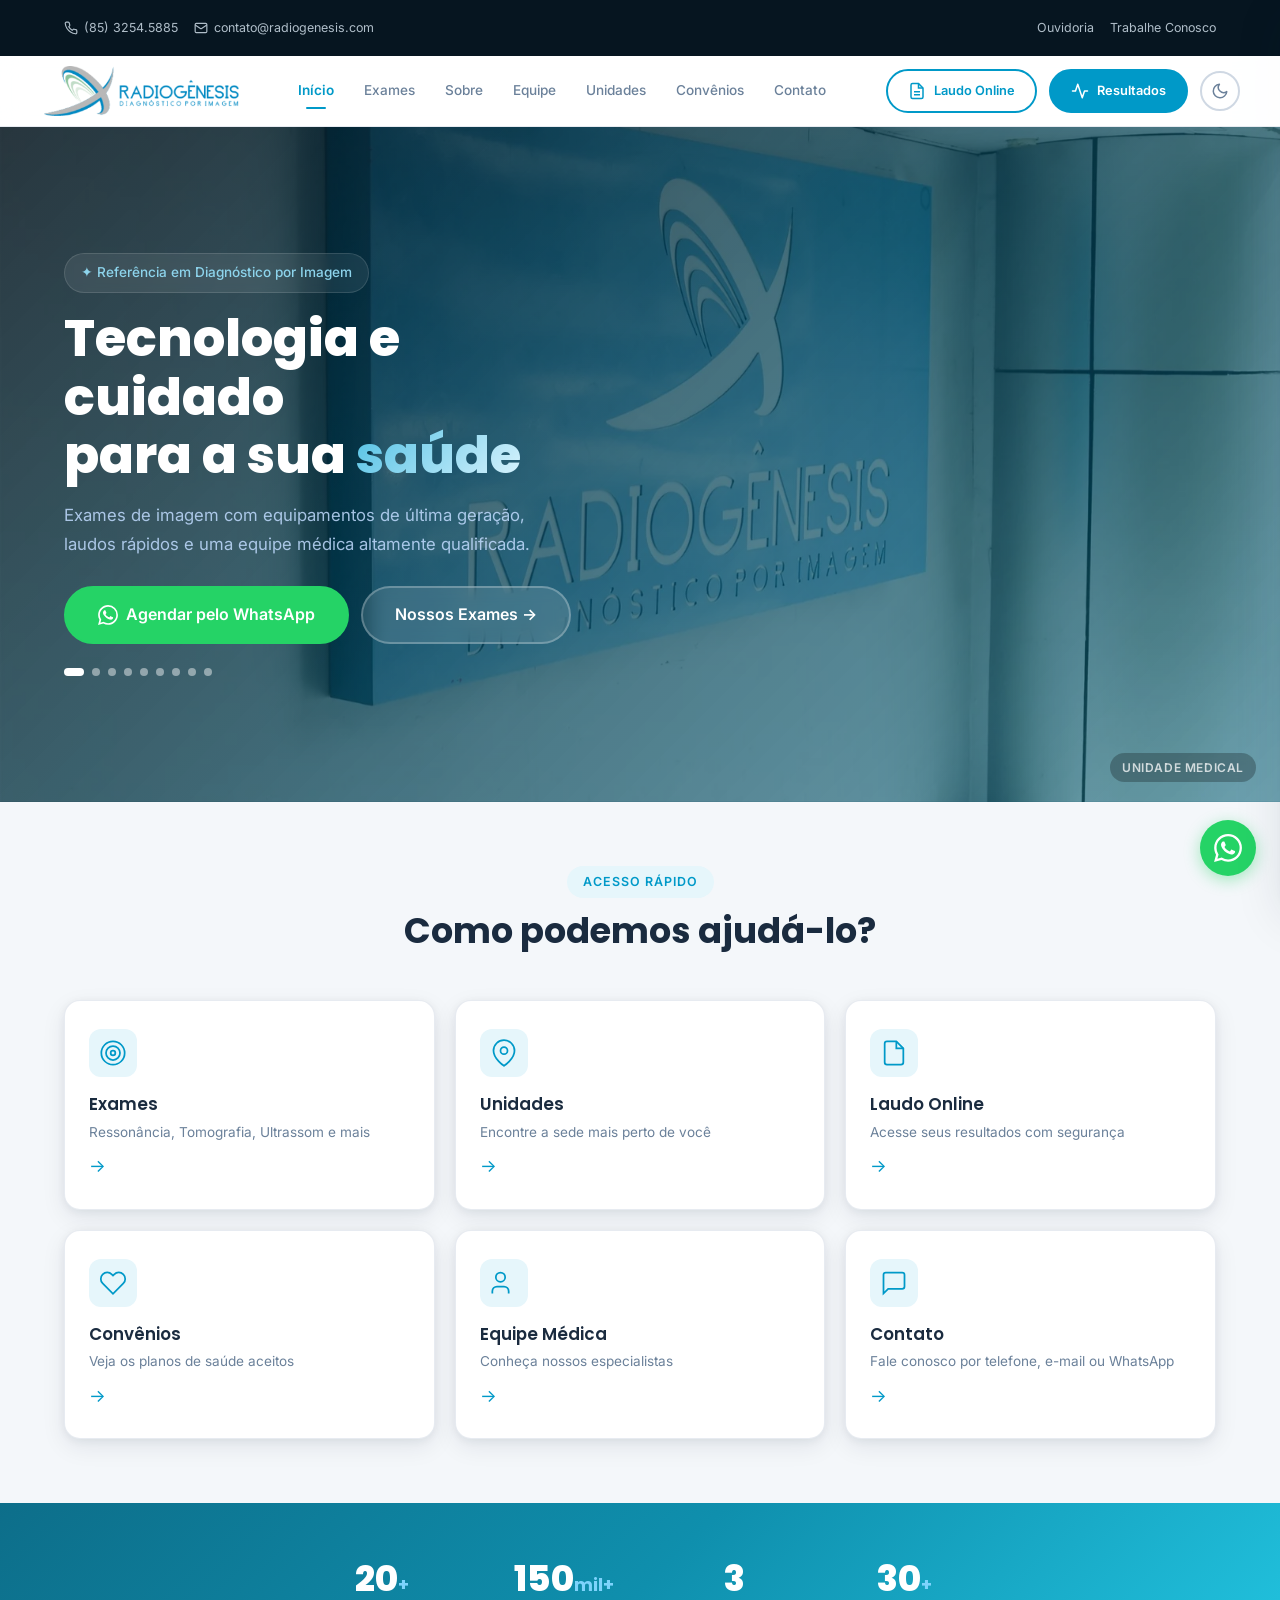
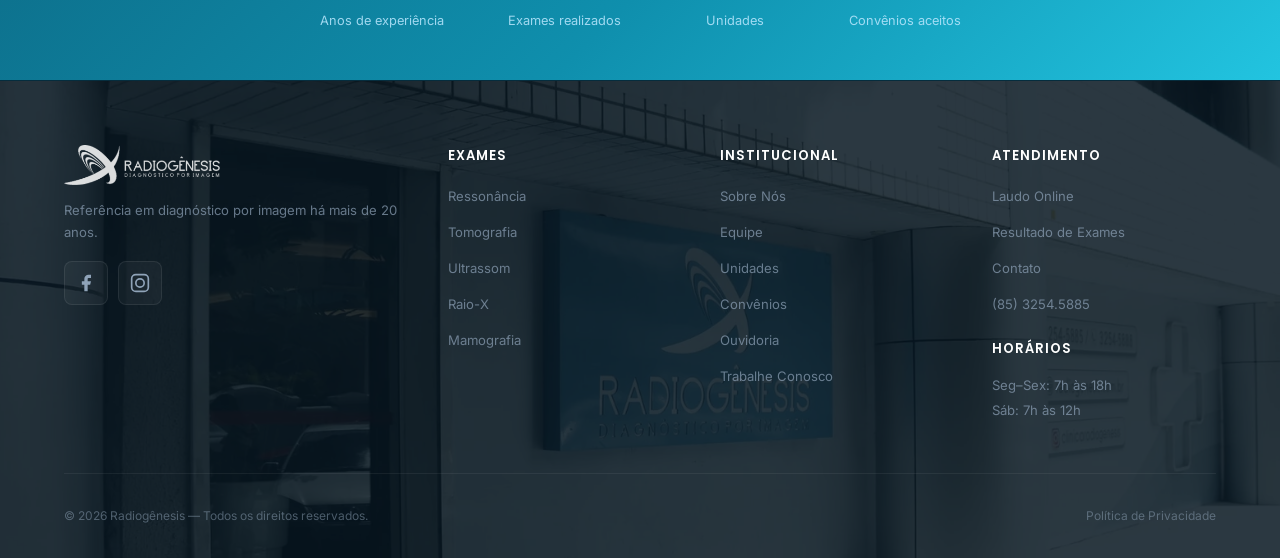
==== commit b4f6dd8d: "Aplicando correções de usabilidade" ====
--- a/index.html
+++ b/index.html
@@ -4,7 +4,6 @@
     <meta charset="UTF-8">
     <meta name="viewport" content="width=device-width, initial-scale=1.0, maximum-scale=5.0, user-scalable=yes">
     <meta name="description" content="Radiogênesis — Diagnóstico por Imagem. Excelência em Ressonância, Tomografia, Ultrassom e mais.">
-    <!-- Open Graph — aparência ao compartilhar nas redes sociais e WhatsApp -->
     <meta property="og:type"         content="website">
     <meta property="og:url"          content="https://teste-radiogenesis.netlify.app/">
     <meta property="og:title"        content="Radiogênesis | Diagnóstico por Imagem">
@@ -108,7 +107,8 @@
     <header class="header" id="header">
         <div class="container header__inner">
             <a href="#inicio" class="header__logo spa-link" data-page="inicio">
-                <img src="img/top.png" alt="Logo Radiogênesis" class="header__logo-img" fetchpriority="high">
+                <!-- CORREÇÃO CLS: width/height explícitos -->
+                <img src="img/top.png" alt="Logo Radiogênesis" class="header__logo-img" width="180" height="50" fetchpriority="high">
             </a>
             <nav class="nav" id="nav">
                 <ul class="nav__list">
@@ -149,27 +149,27 @@
         <!-- PAGE: INÍCIO -->
         <div class="page active" data-page="inicio">
             <section class="hero">
-                <!-- Carrossel Desktop -->
+                <!-- CORREÇÃO LAZY LOAD: slides usam data-bg em vez de style inline -->
+                <!-- O JS carrega o background apenas quando o slide está ativo ou prestes a aparecer -->
                 <div class="hero__bg-carousel hero__bg-carousel--desktop" id="heroCarousel">
-                    <div class="hero__bg-slide active" style="background-image:url('img/inicio/medical.webp')" data-label="Unidade Medical"></div>
-                    <div class="hero__bg-slide" style="background-image:url('img/inicio/medical1.webp')" data-label="Unidade Medical"></div>
-                    <div class="hero__bg-slide" style="background-image:url('img/inicio/medical3.webp')" data-label="Unidade Medical"></div>
-                    <div class="hero__bg-slide" style="background-image:url('img/inicio/hospital.webp')" data-label="Unidade Hospital Gênesis"></div>
-                    <div class="hero__bg-slide" style="background-image:url('img/inicio/hospital1.webp')" data-label="Unidade Hospital Gênesis"></div>
-                    <div class="hero__bg-slide" style="background-image:url('img/inicio/hospital2.webp')" data-label="Unidade Hospital Gênesis"></div>
-                    <div class="hero__bg-slide" style="background-image:url('img/inicio/hospital3.webp')" data-label="Unidade Hospital Gênesis"></div>
-                    <div class="hero__bg-slide" style="background-image:url('img/inicio/bstower0.webp')" data-label="Unidade BS Tower"></div>
-                    <div class="hero__bg-slide" style="background-image:url('img/inicio/bstower1.webp')" data-label="Unidade BS Tower"></div>
+                    <div class="hero__bg-slide active" data-bg="img/inicio/medical.webp" data-label="Unidade Medical"></div>
+                    <div class="hero__bg-slide" data-bg="img/inicio/medical1.webp" data-label="Unidade Medical"></div>
+                    <div class="hero__bg-slide" data-bg="img/inicio/medical3.webp" data-label="Unidade Medical"></div>
+                    <div class="hero__bg-slide" data-bg="img/inicio/hospital.webp" data-label="Unidade Hospital Gênesis"></div>
+                    <div class="hero__bg-slide" data-bg="img/inicio/hospital1.webp" data-label="Unidade Hospital Gênesis"></div>
+                    <div class="hero__bg-slide" data-bg="img/inicio/hospital2.webp" data-label="Unidade Hospital Gênesis"></div>
+                    <div class="hero__bg-slide" data-bg="img/inicio/hospital3.webp" data-label="Unidade Hospital Gênesis"></div>
+                    <div class="hero__bg-slide" data-bg="img/inicio/bstower0.webp" data-label="Unidade BS Tower"></div>
+                    <div class="hero__bg-slide" data-bg="img/inicio/bstower1.webp" data-label="Unidade BS Tower"></div>
                     <div class="hero__bg-overlay"></div>
                 </div>
-                <!-- Carrossel Mobile -->
                 <div class="hero__bg-carousel hero__bg-carousel--mobile" id="heroCarouselMobile">
-                    <div class="hero__bg-slide active" style="background-image:url('img/mobile/medical0.webp')" data-label="Unidade Medical"></div>
-                    <div class="hero__bg-slide" style="background-image:url('img/mobile/medical1.webp')" data-label="Unidade Medical"></div>
-                    <div class="hero__bg-slide" style="background-image:url('img/mobile/medical2.webp')" data-label="Unidade Medical"></div>
-                    <div class="hero__bg-slide" style="background-image:url('img/mobile/medical3.webp')" data-label="Unidade Medical"></div>
-                    <div class="hero__bg-slide" style="background-image:url('img/mobile/medical4.webp')" data-label="Unidade Medical"></div>
-                    <div class="hero__bg-slide" style="background-image:url('img/mobile/medical5.webp')" data-label="Unidade Medical"></div>
+                    <div class="hero__bg-slide active" data-bg="img/mobile/medical0.webp" data-label="Unidade Medical"></div>
+                    <div class="hero__bg-slide" data-bg="img/mobile/medical1.webp" data-label="Unidade Medical"></div>
+                    <div class="hero__bg-slide" data-bg="img/mobile/medical2.webp" data-label="Unidade Medical"></div>
+                    <div class="hero__bg-slide" data-bg="img/mobile/medical3.webp" data-label="Unidade Medical"></div>
+                    <div class="hero__bg-slide" data-bg="img/mobile/medical4.webp" data-label="Unidade Medical"></div>
+                    <div class="hero__bg-slide" data-bg="img/mobile/medical5.webp" data-label="Unidade Medical"></div>
                     <div class="hero__bg-overlay"></div>
                 </div>
                 <div class="container hero__inner">
@@ -184,7 +184,6 @@
                             </a>
                             <a href="#exames" class="btn btn--glass btn--lg btn--touch spa-link" data-page="exames">Nossos Exames →</a>
                         </div>
-                        <!-- Indicadores do carrossel -->
                         <div class="hero__carousel-dots">
                             <button class="hero__carousel-dot active" data-index="0" aria-label="Slide 1"></button>
                             <button class="hero__carousel-dot" data-index="1" aria-label="Slide 2"></button>
@@ -257,7 +256,6 @@
         </div>
         <!-- FIM PAGE: INÍCIO -->
 
-
         <!-- PAGE: EXAMES -->
         <div class="page" data-page="exames">
             <div class="page-header">
@@ -374,23 +372,16 @@
             <div class="page-header"><div class="container"><span class="section__badge section__badge--light">Institucional</span><h1 class="page-header__title">Quem Somos</h1><p class="page-header__sub">Tradição e inovação há mais de 20 anos.</p></div></div>
             <section class="section section--soft"><div class="container"><div class="about">
                 <div class="about__image">
-    <div class="about__video-wrapper">
-        <video
-            src="vid/radiogenesis.mp4"
-            controls
-            preload="none"
-            playsinline
-            poster="img/OpenGraph/og-image.webp"
-            aria-label="Vídeo institucional Radiogênesis"
-            style="width:100%;border-radius:var(--radius-xl);display:block;box-shadow:var(--shadow-lg);">
-            Seu navegador não suporta vídeo HTML5.
-        </video>
-    </div>
-    <div class="about__experience">
-        <span class="about__experience-number">20+</span>
-        <span class="about__experience-text">anos de<br>excelência</span>
-    </div>
-</div>
+                    <div class="about__video-wrapper">
+                        <video src="vid/radiogenesis.mp4" controls preload="none" playsinline poster="img/OpenGraph/og-image.webp" aria-label="Vídeo institucional Radiogênesis" style="width:100%;border-radius:var(--radius-xl);display:block;box-shadow:var(--shadow-lg);">
+                            Seu navegador não suporta vídeo HTML5.
+                        </video>
+                    </div>
+                    <div class="about__experience">
+                        <span class="about__experience-number">20+</span>
+                        <span class="about__experience-text">anos de<br>excelência</span>
+                    </div>
+                </div>
                 <div class="about__content">
                     <p class="about__text">A <strong>Radiogênesis</strong> é referência em diagnóstico por imagem há mais de 20 anos. Combinamos tecnologia de ponta com atendimento humanizado.</p>
                     <p class="about__text">Nossas três unidades contam com aparelhos de última geração e uma equipe de médicos especialistas comprometidos com qualidade.</p>
@@ -408,7 +399,8 @@
         <div class="page" data-page="equipe">
             <div class="page-header"><div class="container"><span class="section__badge section__badge--light">Corpo Clínico</span><h1 class="page-header__title">Equipe Médica</h1><p class="page-header__sub">Profissionais dedicados ao diagnóstico preciso.</p></div></div>
             <section class="section section--soft"><div class="container"><div class="team-grid">
-                <div class="team-card"><div class="team-card__photo"><img loading="lazy" src="img/Equipe-Medica/Dr Eduardo Portela.webp" alt="Dr. Eduardo Portela" class="team-img"></div><div class="team-card__info"><h3 class="team-card__name">Dr. Eduardo Portela</h3><p class="team-card__role">Ultrassonografia</p><p class="team-card__crm">CRM/5579</p></div></div>
+                <!-- CORREÇÃO CLS: width/height explícitos nas imagens da equipe -->
+                <div class="team-card"><div class="team-card__photo"><img loading="lazy" src="img/Equipe-Medica/Dr Eduardo Portela.webp" alt="Dr. Eduardo Portela" class="team-img" width="320" height="320"></div><div class="team-card__info"><h3 class="team-card__name">Dr. Eduardo Portela</h3><p class="team-card__role">Ultrassonografia</p><p class="team-card__crm">CRM/5579</p></div></div>
                 <div class="team-card"><div class="team-card__photo"><div class="team-card__placeholder"><svg width="48" height="48" viewBox="0 0 24 24" fill="none" stroke="currentColor" stroke-width="1" opacity="0.3" aria-hidden="true"><circle cx="12" cy="8" r="5"/><path d="M3 21v-2a7 7 0 0 1 14 0v2"/></svg></div></div><div class="team-card__info"><h3 class="team-card__name">Dra. Adriana Moreira Pontes</h3><p class="team-card__role">Ultrassonografia</p><p class="team-card__crm">CRM/3820</p></div></div>
                 <div class="team-card"><div class="team-card__photo"><div class="team-card__placeholder"><svg width="48" height="48" viewBox="0 0 24 24" fill="none" stroke="currentColor" stroke-width="1" opacity="0.3" aria-hidden="true"><circle cx="12" cy="8" r="5"/><path d="M3 21v-2a7 7 0 0 1 14 0v2"/></svg></div></div><div class="team-card__info"><h3 class="team-card__name">Dra. Ana Mª Leopercio Pontes</h3><p class="team-card__role">Ultrassonografia</p><p class="team-card__crm">CRM/4575</p></div></div>
                 <div class="team-card"><div class="team-card__photo"><div class="team-card__placeholder"><svg width="48" height="48" viewBox="0 0 24 24" fill="none" stroke="currentColor" stroke-width="1" opacity="0.3" aria-hidden="true"><circle cx="12" cy="8" r="5"/><path d="M3 21v-2a7 7 0 0 1 14 0v2"/></svg></div></div><div class="team-card__info"><h3 class="team-card__name">Dra. Núbia Moreira Melo</h3><p class="team-card__role">Ultrassonografia</p><p class="team-card__crm">CRM/3152</p></div></div>
@@ -417,15 +409,14 @@
             </div></div></section>
         </div>
 
-
         <!-- PAGE: UNIDADES -->
         <div class="page" data-page="unidades">
             <div class="page-header"><div class="container"><span class="section__badge section__badge--light">Localização</span><h1 class="page-header__title">Nossas Unidades</h1><p class="page-header__sub">Três endereços para melhor atendê-lo.</p></div></div>
             <section class="section section--soft"><div class="container"><div class="units-grid">
-
                 <div class="unit-card">
                     <div class="unit-card__header"><div class="unit-card__badge unit-card__badge--centro">Unidade Medical</div></div>
-                    <div class="unit-card__map"><img loading="lazy" src="img/unidades/medical.webp" alt="Fachada da Unidade Medical" class="unit-img" decoding="async"></div>
+                    <!-- CORREÇÃO CLS: width/height explícitos -->
+                    <div class="unit-card__map"><img loading="lazy" src="img/unidades/medical.webp" alt="Fachada da Unidade Medical" class="unit-img" width="400" height="180" decoding="async"></div>
                     <div class="unit-card__body">
                         <div class="unit-card__row"><svg width="18" height="18" viewBox="0 0 24 24" fill="none" stroke="var(--primary-500)" stroke-width="2"><path d="M21 10c0 7-9 13-9 13s-9-6-9-13a9 9 0 0 1 18 0z"/><circle cx="12" cy="10" r="3"/></svg><div><strong>Endereço</strong><p>Rua Antônio Augusto, 1271 - Aldeota,<br>Fortaleza/CE — CEP: 60110-370</p></div></div>
                         <div class="unit-card__row"><svg width="18" height="18" viewBox="0 0 24 24" fill="none" stroke="var(--primary-500)" stroke-width="2"><circle cx="12" cy="12" r="10"/><polyline points="12 6 12 12 16 14"/></svg><div><strong>Horário</strong><p>Seg–Sex: 7h às 19h<br>Sábado: 7h às 12h</p></div></div>
@@ -436,10 +427,9 @@
                         <a href="https://api.whatsapp.com/send?l=pt_BR&phone=558532545885" target="_blank" rel="noopener noreferrer" class="btn btn--outline btn--sm btn--touch">Agendar</a>
                     </div>
                 </div>
-
                 <div class="unit-card">
                     <div class="unit-card__header"><div class="unit-card__badge unit-card__badge--norte">Unidade Hospital Gênesis</div></div>
-                    <div class="unit-card__map"><img loading="lazy" src="img/unidades/hospital.webp" alt="Fachada da Unidade Hospital Gênesis" class="unit-img" decoding="async"></div>
+                    <div class="unit-card__map"><img loading="lazy" src="img/unidades/hospital.webp" alt="Fachada da Unidade Hospital Gênesis" class="unit-img" width="400" height="180" decoding="async"></div>
                     <div class="unit-card__body">
                         <div class="unit-card__row"><svg width="18" height="18" viewBox="0 0 24 24" fill="none" stroke="var(--primary-500)" stroke-width="2"><path d="M21 10c0 7-9 13-9 13s-9-6-9-13a9 9 0 0 1 18 0z"/><circle cx="12" cy="10" r="3"/></svg><div><strong>Endereço</strong><p>Av. Santos Dumont, 1168 - Aldeota,<br>Fortaleza/CE — CEP: 60150-160</p></div></div>
                         <div class="unit-card__row"><svg width="18" height="18" viewBox="0 0 24 24" fill="none" stroke="var(--primary-500)" stroke-width="2"><circle cx="12" cy="12" r="10"/><polyline points="12 6 12 12 16 14"/></svg><div><strong>Horário</strong><p>Seg–Sex: 8h às 18h</p></div></div>
@@ -450,10 +440,9 @@
                         <a href="https://api.whatsapp.com/send?l=pt_BR&phone=558532545885" target="_blank" rel="noopener noreferrer" class="btn btn--outline btn--sm btn--touch">Agendar</a>
                     </div>
                 </div>
-
                 <div class="unit-card">
                     <div class="unit-card__header"><div class="unit-card__badge unit-card__badge--sul">Unidade Bs Tower</div></div>
-                    <div class="unit-card__map"><img loading="lazy" src="img/unidades/bs-tower.webp" alt="Fachada da Unidade Bs Tower" class="unit-img" decoding="async"></div>
+                    <div class="unit-card__map"><img loading="lazy" src="img/unidades/bs-tower.webp" alt="Fachada da Unidade Bs Tower" class="unit-img" width="400" height="180" decoding="async"></div>
                     <div class="unit-card__body">
                         <div class="unit-card__row"><svg width="18" height="18" viewBox="0 0 24 24" fill="none" stroke="var(--primary-500)" stroke-width="2"><path d="M21 10c0 7-9 13-9 13s-9-6-9-13a9 9 0 0 1 18 0z"/><circle cx="12" cy="10" r="3"/></svg><div><strong>Endereço</strong><p>Rua Gonçalves Lêdo, 777 - Aldeota,<br>Fortaleza/CE — CEP: 60110-260</p></div></div>
                         <div class="unit-card__row"><svg width="18" height="18" viewBox="0 0 24 24" fill="none" stroke="var(--primary-500)" stroke-width="2"><circle cx="12" cy="12" r="10"/><polyline points="12 6 12 12 16 14"/></svg><div><strong>Horário</strong><p>Seg–Sáb: 7h às 13h</p></div></div>
@@ -464,35 +453,34 @@
                         <a href="https://api.whatsapp.com/send?l=pt_BR&phone=558532545885" target="_blank" rel="noopener noreferrer" class="btn btn--outline btn--sm btn--touch">Agendar</a>
                     </div>
                 </div>
-
             </div></div></section>
         </div>
-
 
         <!-- PAGE: CONVÊNIOS -->
         <div class="page" data-page="convenios">
             <div class="page-header"><div class="container"><span class="section__badge section__badge--light">Planos Aceitos</span><h1 class="page-header__title">Convênios</h1><p class="page-header__sub">Trabalhamos com os principais planos de saúde.</p></div></div>
             <section class="section section--soft"><div class="container">
                 <div class="convenios-grid">
-                    <div class="convenio-item"><div class="convenio-item__logo"><img loading="lazy" src="img/convenios/amil.webp" alt="Amil" class="convenio-img" decoding="async" fetchpriority="low"></div><span class="convenio-item__name">Amil</span></div>
-                    <div class="convenio-item"><div class="convenio-item__logo"><img loading="lazy" src="img/convenios/banco-central.webp" alt="Banco Central do Brasil" class="convenio-img" decoding="async" fetchpriority="low"></div><span class="convenio-item__name">Banco Central do Brasil</span></div>
-                    <div class="convenio-item"><div class="convenio-item__logo"><img loading="lazy" src="img/convenios/bradesco-saude.webp" alt="Bradesco Saúde" class="convenio-img" decoding="async" fetchpriority="low"></div><span class="convenio-item__name">Bradesco Saúde</span></div>
-                    <div class="convenio-item"><div class="convenio-item__logo"><img loading="lazy" src="img/convenios/cafaz.webp" alt="Cafaz" class="convenio-img" decoding="async" fetchpriority="low"></div><span class="convenio-item__name">Cafaz</span></div>
-                    <div class="convenio-item"><div class="convenio-item__logo"><img loading="lazy" src="img/convenios/camed.webp" alt="Camed" class="convenio-img" decoding="async" fetchpriority="low"></div><span class="convenio-item__name">Camed</span></div>
-                    <div class="convenio-item"><div class="convenio-item__logo"><img loading="lazy" src="img/convenios/capesesp.webp" alt="Capesesp" class="convenio-img" decoding="async" fetchpriority="low"></div><span class="convenio-item__name">Capesesp</span></div>
-                    <div class="convenio-item"><div class="convenio-item__logo"><img loading="lazy" src="img/convenios/cassi.webp" alt="Cassi" class="convenio-img" decoding="async" fetchpriority="low"></div><span class="convenio-item__name">Cassi</span></div>
-                    <div class="convenio-item"><div class="convenio-item__logo"><img loading="lazy" src="img/convenios/famed.webp" alt="Famed" class="convenio-img" decoding="async" fetchpriority="low"></div><span class="convenio-item__name">Famed</span></div>
-                    <div class="convenio-item"><div class="convenio-item__logo"><img loading="lazy" src="img/convenios/funcef.webp" alt="Funcef" class="convenio-img" decoding="async" fetchpriority="low"></div><span class="convenio-item__name">Funcef</span></div>
-                    <div class="convenio-item"><div class="convenio-item__logo"><img loading="lazy" src="img/convenios/fundacao-assefaz.webp" alt="Fundação Assefaz" class="convenio-img" decoding="async" fetchpriority="low"></div><span class="convenio-item__name">Fundação Assefaz</span></div>
-                    <div class="convenio-item"><div class="convenio-item__logo"><img loading="lazy" src="img/convenios/geap-saude.webp" alt="Geap Saúde" class="convenio-img" decoding="async" fetchpriority="low"></div><span class="convenio-item__name">Geap Saúde</span></div>
-                    <div class="convenio-item"><div class="convenio-item__logo"><img loading="lazy" src="img/convenios/hapvida.webp" alt="Hapvida" class="convenio-img" decoding="async" fetchpriority="low"></div><span class="convenio-item__name">Hapvida</span></div>
-                    <div class="convenio-item"><div class="convenio-item__logo"><img loading="lazy" src="img/convenios/ipm.webp" alt="IPM" class="convenio-img" decoding="async" fetchpriority="low"></div><span class="convenio-item__name">IPM</span></div>
-                    <div class="convenio-item"><div class="convenio-item__logo"><img loading="lazy" src="img/convenios/issec.webp" alt="Issec" class="convenio-img" decoding="async" fetchpriority="low"></div><span class="convenio-item__name">Issec</span></div>
-                    <div class="convenio-item"><div class="convenio-item__logo"><img loading="lazy" src="img/convenios/liv-saude.webp" alt="Liv Saúde" class="convenio-img" decoding="async" fetchpriority="low"></div><span class="convenio-item__name">Liv Saúde</span></div>
-                    <div class="convenio-item"><div class="convenio-item__logo"><img loading="lazy" src="img/convenios/petrobras.webp" alt="Petrobras Asfor" class="convenio-img" decoding="async" fetchpriority="low"></div><span class="convenio-item__name">Petrobras Asfor</span></div>
-                    <div class="convenio-item"><div class="convenio-item__logo"><img loading="lazy" src="img/convenios/postal-saude.webp" alt="Postal Saúde" class="convenio-img" decoding="async" fetchpriority="low"></div><span class="convenio-item__name">Postal Saúde</span></div>
-                    <div class="convenio-item"><div class="convenio-item__logo"><img loading="lazy" src="img/convenios/sul-america.webp" alt="SulAmérica" class="convenio-img" decoding="async" fetchpriority="low"></div><span class="convenio-item__name">SulAmérica</span></div>
-                    <div class="convenio-item"><div class="convenio-item__logo"><img loading="lazy" src="img/convenios/unimed.webp" alt="Unimed" class="convenio-img" decoding="async" fetchpriority="low"></div><span class="convenio-item__name">Unimed</span></div>
+                    <!-- CORREÇÃO CLS: width/height explícitos nas logos -->
+                    <div class="convenio-item"><div class="convenio-item__logo"><img loading="lazy" src="img/convenios/amil.webp" alt="Amil" class="convenio-img" width="120" height="60" decoding="async"></div><span class="convenio-item__name">Amil</span></div>
+                    <div class="convenio-item"><div class="convenio-item__logo"><img loading="lazy" src="img/convenios/banco-central.webp" alt="Banco Central do Brasil" class="convenio-img" width="120" height="60" decoding="async"></div><span class="convenio-item__name">Banco Central do Brasil</span></div>
+                    <div class="convenio-item"><div class="convenio-item__logo"><img loading="lazy" src="img/convenios/bradesco-saude.webp" alt="Bradesco Saúde" class="convenio-img" width="120" height="60" decoding="async"></div><span class="convenio-item__name">Bradesco Saúde</span></div>
+                    <div class="convenio-item"><div class="convenio-item__logo"><img loading="lazy" src="img/convenios/cafaz.webp" alt="Cafaz" class="convenio-img" width="120" height="60" decoding="async"></div><span class="convenio-item__name">Cafaz</span></div>
+                    <div class="convenio-item"><div class="convenio-item__logo"><img loading="lazy" src="img/convenios/camed.webp" alt="Camed" class="convenio-img" width="120" height="60" decoding="async"></div><span class="convenio-item__name">Camed</span></div>
+                    <div class="convenio-item"><div class="convenio-item__logo"><img loading="lazy" src="img/convenios/capesesp.webp" alt="Capesesp" class="convenio-img" width="120" height="60" decoding="async"></div><span class="convenio-item__name">Capesesp</span></div>
+                    <div class="convenio-item"><div class="convenio-item__logo"><img loading="lazy" src="img/convenios/cassi.webp" alt="Cassi" class="convenio-img" width="120" height="60" decoding="async"></div><span class="convenio-item__name">Cassi</span></div>
+                    <div class="convenio-item"><div class="convenio-item__logo"><img loading="lazy" src="img/convenios/famed.webp" alt="Famed" class="convenio-img" width="120" height="60" decoding="async"></div><span class="convenio-item__name">Famed</span></div>
+                    <div class="convenio-item"><div class="convenio-item__logo"><img loading="lazy" src="img/convenios/funcef.webp" alt="Funcef" class="convenio-img" width="120" height="60" decoding="async"></div><span class="convenio-item__name">Funcef</span></div>
+                    <div class="convenio-item"><div class="convenio-item__logo"><img loading="lazy" src="img/convenios/fundacao-assefaz.webp" alt="Fundação Assefaz" class="convenio-img" width="120" height="60" decoding="async"></div><span class="convenio-item__name">Fundação Assefaz</span></div>
+                    <div class="convenio-item"><div class="convenio-item__logo"><img loading="lazy" src="img/convenios/geap-saude.webp" alt="Geap Saúde" class="convenio-img" width="120" height="60" decoding="async"></div><span class="convenio-item__name">Geap Saúde</span></div>
+                    <div class="convenio-item"><div class="convenio-item__logo"><img loading="lazy" src="img/convenios/hapvida.webp" alt="Hapvida" class="convenio-img" width="120" height="60" decoding="async"></div><span class="convenio-item__name">Hapvida</span></div>
+                    <div class="convenio-item"><div class="convenio-item__logo"><img loading="lazy" src="img/convenios/ipm.webp" alt="IPM" class="convenio-img" width="120" height="60" decoding="async"></div><span class="convenio-item__name">IPM</span></div>
+                    <div class="convenio-item"><div class="convenio-item__logo"><img loading="lazy" src="img/convenios/issec.webp" alt="Issec" class="convenio-img" width="120" height="60" decoding="async"></div><span class="convenio-item__name">Issec</span></div>
+                    <div class="convenio-item"><div class="convenio-item__logo"><img loading="lazy" src="img/convenios/liv-saude.webp" alt="Liv Saúde" class="convenio-img" width="120" height="60" decoding="async"></div><span class="convenio-item__name">Liv Saúde</span></div>
+                    <div class="convenio-item"><div class="convenio-item__logo"><img loading="lazy" src="img/convenios/petrobras.webp" alt="Petrobras Asfor" class="convenio-img" width="120" height="60" decoding="async"></div><span class="convenio-item__name">Petrobras Asfor</span></div>
+                    <div class="convenio-item"><div class="convenio-item__logo"><img loading="lazy" src="img/convenios/postal-saude.webp" alt="Postal Saúde" class="convenio-img" width="120" height="60" decoding="async"></div><span class="convenio-item__name">Postal Saúde</span></div>
+                    <div class="convenio-item"><div class="convenio-item__logo"><img loading="lazy" src="img/convenios/sul-america.webp" alt="SulAmérica" class="convenio-img" width="120" height="60" decoding="async"></div><span class="convenio-item__name">SulAmérica</span></div>
+                    <div class="convenio-item"><div class="convenio-item__logo"><img loading="lazy" src="img/convenios/unimed.webp" alt="Unimed" class="convenio-img" width="120" height="60" decoding="async"></div><span class="convenio-item__name">Unimed</span></div>
                 </div>
                 <div class="section-cta"><p>Não encontrou seu convênio?</p><a href="#contato" class="btn btn--primary btn--touch spa-link" data-page="contato">Entre em Contato</a></div>
             </div></section>
@@ -519,7 +507,7 @@
         <!-- PAGE: OUVIDORIA -->
         <div class="page" data-page="ouvidoria">
             <div class="page-header"><div class="container"><span class="section__badge section__badge--light">Canal Direto</span><h1 class="page-header__title">Ouvidoria</h1><p class="page-header__sub">Sua opinião é fundamental.</p></div></div>
-            <section class="section section--soft"><div class="container"><div class="ouvidoria-card"><div class="ouvidoria__icon"><svg width="48" height="48" viewBox="0 0 24 24" fill="none" stroke="currentColor" stroke-width="1.5"><path d="M21 15a2 2 0 0 1-2 2H7l-4 4V5a2 2 0 0 1 2-2h14a2 2 0 0 1 2 2z"/></svg></div><p class="ouvidoria__text">A Ouvidoria da Radiogênesis é o canal dedicado para ouvir suas sugestões, elogios ou reclamações.</p><div class="ouvidoria__channels"><div class="ouvidoria__channel"><strong>E-mail:</strong><a href="mailto:ouvidoria@radiogenesis.com">ouvidoria@radiogenesis.com</a></div><div class="ouvidoria__channel"><strong>Telefone:</strong><a href="tel:+5532545885">(85) 3254.5885</a></div><div class="ouvidoria__channel"><strong>Prazo:</strong><span>Até 5 dias úteis</span></div></div></div></div></section>
+            <section class="section section--soft"><div class="container"><div class="ouvidoria-card"><div class="ouvidoria__icon"><svg width="48" height="48" viewBox="0 0 24 24" fill="none" stroke="currentColor" stroke-width="1.5"><path d="M21 15a2 2 0 0 1-2 2H7l-4 4V5a2 2 0 0 1 2-2h14a2 2 0 0 1 2 2z"/></svg></div><p class="ouvidoria__text">A Ouvidoria da Radiogênesis é o canal dedicado para ouvir suas sugestões, elogios ou reclamações.</p><div class="ouvidoria__channels"><div class="ouvidoria__channel"><strong>E-mail:</strong><a href="mailto:ouvidoria@radiogenesis.com">ouvidoria@radiogenesis.com</a></div><div class="ouvidoria__channel"><strong>Telefone:</strong><a href="tel:+558532545885">(85) 3254.5885</a></div><div class="ouvidoria__channel"><strong>Prazo:</strong><span>Até 5 dias úteis</span></div></div></div></div></section>
         </div>
 
         <!-- PAGE: TRABALHE CONOSCO -->
@@ -529,129 +517,53 @@
                 <div class="trabalhe-card__icon"><svg width="64" height="64" viewBox="0 0 24 24" fill="none" stroke="currentColor" stroke-width="0.8" opacity="0.4"><path d="M16 21v-2a4 4 0 0 0-4-4H6a4 4 0 0 0-4 4v2"/><circle cx="9" cy="7" r="4"/><path d="M22 21v-2a4 4 0 0 0-3-3.87"/><path d="M16 3.13a4 4 0 0 1 0 7.75"/></svg></div>
                 <h2>Junte-se à nossa equipe</h2>
                 <p>Envie seu currículo e venha crescer conosco.</p>
-                <a href="mailto:rhradiogenesis@gmail.com" class="btn btn--primary btn--lg btn--touch">Enviar Currículo</a>                <small>Ou use seu app de e-mail padrão: <a href="mailto:rhradiogenesis@gmail.com" class="link-footer">rhradiogenesis@gmail.com</a></small>
+                <a href="mailto:rhradiogenesis@gmail.com" class="btn btn--primary btn--lg btn--touch">Enviar Currículo</a>
+                <small>Ou use seu app de e-mail padrão: <a href="mailto:rhradiogenesis@gmail.com" class="link-footer">rhradiogenesis@gmail.com</a></small>
             </div></div></section>
         </div>
 
-
-        <!-- SUBPÁGINAS DE EXAMES -->
-        <!-- Padrão reutilizável para cada subpágina -->
-
-        <!-- SUBPÁGINA: Ressonância Magnética -->
+        <!-- SUBPÁGINAS DE EXAMES (mantidas iguais, apenas com width/height nas imagens) -->
         <div class="page exame-sub" data-page="exames/ressonancia-magnetica" data-exame="ressonancia-magnetica">
-            <div class="exame-sub__header page-header">
-                <div class="container">
-                    <button class="exame-sub__back btn btn--glass btn--sm" data-back="exames">
-                        <svg width="16" height="16" viewBox="0 0 24 24" fill="none" stroke="currentColor" stroke-width="2.5" stroke-linecap="round"><polyline points="15 18 9 12 15 6"/></svg>
-                        Voltar para Exames
-                    </button>
-                    <h1 class="page-header__title" style="margin-top:16px">Ressonância Magnética</h1>
-                    <p class="page-header__sub">A Ressonância Magnética (RM) é um método de diagnóstico por imagem que utiliza campos magnéticos e ondas de rádio para gerar imagens detalhadas dos órgãos e tecidos internos do corpo humano, sem utilizar radiação ionizante.</p>
-                </div>
-            </div>
-            <section class="section section--soft">
-                <div class="container">
-                    <div class="exame-sub__image-card">
-                        <div class="exame-sub__image-card-header">
-                            <div class="exame-sub__image-icon"><svg width="20" height="20" viewBox="0 0 24 24" fill="none" stroke="currentColor" stroke-width="2"><rect x="3" y="3" width="18" height="18" rx="2"/><circle cx="8.5" cy="8.5" r="1.5"/><polyline points="21 15 16 10 5 21"/></svg></div>
-                            <span>Imagem Ilustrativa</span>
-                        </div>
-                        <div class="exame-sub__image-slot">
-                            <img loading="lazy" src="img/exames/ressonancia-magnetica.webp" alt="Ressonância Magnética">
-                        </div>
-                    </div>
-                    <div class="exame-sub__grid">
-                        <div class="exame-sub__card exame-sub__card--green">
-                            <div class="exame-sub__card-header">
-                                <div class="exame-sub__card-icon exame-sub__card-icon--green"><svg width="20" height="20" viewBox="0 0 24 24" fill="none" stroke="currentColor" stroke-width="2"><polyline points="9 11 12 14 22 4"/><path d="M21 12v7a2 2 0 0 1-2 2H5a2 2 0 0 1-2-2V5a2 2 0 0 1 2-2h11"/></svg></div>
-                                <h2>Indicações</h2>
-                            </div>
-                            <ul class="exame-sub__list exame-sub__list--green"><li>Avaliação de doenças do sistema nervoso central (crânio e coluna)</li><li>Investigação de lesões musculares, tendíneas e articulares</li><li>Diagnóstico de tumores e nódulos em diversos órgãos</li><li>Avaliação cardíaca e vascular</li><li>Investigação de doenças abdominais e pélvicas</li></ul>
-                        </div>
-                        <div class="exame-sub__card exame-sub__card--red">
-                            <div class="exame-sub__card-header">
-                                <div class="exame-sub__card-icon exame-sub__card-icon--red"><svg width="20" height="20" viewBox="0 0 24 24" fill="none" stroke="currentColor" stroke-width="2"><circle cx="12" cy="12" r="10"/><line x1="15" y1="9" x2="9" y2="15"/><line x1="9" y1="9" x2="15" y2="15"/></svg></div>
-                                <h2>Contraindicações</h2>
-                            </div>
-                            <ul class="exame-sub__list exame-sub__list--red"><li>Portadores de marcapasso cardíaco ou desfibrilador implantável</li><li>Implantes cocleares (dependendo do modelo)</li><li>Clipes metálicos intracranianos (dependendo do material)</li><li>Corpos estranhos metálicos nos olhos</li><li>Gravidez no primeiro trimestre (avaliar risco/benefício)</li><li>Claustrofobia severa (pode ser necessária sedação)</li></ul>
-                        </div>
-                        <div class="exame-sub__card exame-sub__card--full">
-                            <div class="exame-sub__card-header">
-                                <div class="exame-sub__card-icon exame-sub__card-icon--blue"><svg width="20" height="20" viewBox="0 0 24 24" fill="none" stroke="currentColor" stroke-width="2"><path d="M9 11l3 3L22 4"/><path d="M21 12v7a2 2 0 0 1-2 2H5a2 2 0 0 1-2-2V5a2 2 0 0 1 2-2h11"/></svg></div>
-                                <h2>Preparo para o Exame</h2>
-                            </div>
-                            <p class="exame-sub__preparo-text">Em geral não é necessário preparo especial. Para exames abdominais pode ser solicitado jejum de 4 horas. Retire adornos metálicos antes do exame. Informe ao médico sobre implantes ou próteses metálicas.</p>
-                            <div class="exame-sub__duracao">
-                                <svg width="16" height="16" viewBox="0 0 24 24" fill="none" stroke="currentColor" stroke-width="2"><circle cx="12" cy="12" r="10"/><polyline points="12 6 12 12 16 14"/></svg>
-                                <span><strong>Duração estimada:</strong> 30 a 60 minutos, dependendo da região examinada.</span>
-                            </div>
-                        </div>
-                    </div>
-                </div>
-            </section>
-        </div>
-        <!-- SUBPÁGINA: Tomografia Computadorizada -->
+            <div class="exame-sub__header page-header"><div class="container">
+                <button class="exame-sub__back btn btn--glass btn--sm" data-back="exames"><svg width="16" height="16" viewBox="0 0 24 24" fill="none" stroke="currentColor" stroke-width="2.5" stroke-linecap="round"><polyline points="15 18 9 12 15 6"/></svg> Voltar para Exames</button>
+                <h1 class="page-header__title" style="margin-top:16px">Ressonância Magnética</h1>
+                <p class="page-header__sub">A Ressonância Magnética (RM) é um método de diagnóstico por imagem que utiliza campos magnéticos e ondas de rádio para gerar imagens detalhadas dos órgãos e tecidos internos do corpo humano, sem utilizar radiação ionizante.</p>
+            </div></div>
+            <section class="section section--soft"><div class="container">
+                <div class="exame-sub__image-card"><div class="exame-sub__image-card-header"><div class="exame-sub__image-icon"><svg width="20" height="20" viewBox="0 0 24 24" fill="none" stroke="currentColor" stroke-width="2"><rect x="3" y="3" width="18" height="18" rx="2"/><circle cx="8.5" cy="8.5" r="1.5"/><polyline points="21 15 16 10 5 21"/></svg></div><span>Imagem Ilustrativa</span></div><div class="exame-sub__image-slot"><img loading="lazy" src="img/exames/ressonancia-magnetica.webp" alt="Ressonância Magnética" width="1200" height="450"></div></div>
+                <div class="exame-sub__grid">
+                    <div class="exame-sub__card exame-sub__card--green"><div class="exame-sub__card-header"><div class="exame-sub__card-icon exame-sub__card-icon--green"><svg width="20" height="20" viewBox="0 0 24 24" fill="none" stroke="currentColor" stroke-width="2"><polyline points="9 11 12 14 22 4"/><path d="M21 12v7a2 2 0 0 1-2 2H5a2 2 0 0 1-2-2V5a2 2 0 0 1 2-2h11"/></svg></div><h2>Indicações</h2></div><ul class="exame-sub__list exame-sub__list--green"><li>Avaliação de doenças do sistema nervoso central (crânio e coluna)</li><li>Investigação de lesões musculares, tendíneas e articulares</li><li>Diagnóstico de tumores e nódulos em diversos órgãos</li><li>Avaliação cardíaca e vascular</li><li>Investigação de doenças abdominais e pélvicas</li></ul></div>
+                    <div class="exame-sub__card exame-sub__card--red"><div class="exame-sub__card-header"><div class="exame-sub__card-icon exame-sub__card-icon--red"><svg width="20" height="20" viewBox="0 0 24 24" fill="none" stroke="currentColor" stroke-width="2"><circle cx="12" cy="12" r="10"/><line x1="15" y1="9" x2="9" y2="15"/><line x1="9" y1="9" x2="15" y2="15"/></svg></div><h2>Contraindicações</h2></div><ul class="exame-sub__list exame-sub__list--red"><li>Portadores de marcapasso cardíaco ou desfibrilador implantável</li><li>Implantes cocleares (dependendo do modelo)</li><li>Clipes metálicos intracranianos (dependendo do material)</li><li>Corpos estranhos metálicos nos olhos</li><li>Gravidez no primeiro trimestre (avaliar risco/benefício)</li><li>Claustrofobia severa (pode ser necessária sedação)</li></ul></div>
+                    <div class="exame-sub__card exame-sub__card--full"><div class="exame-sub__card-header"><div class="exame-sub__card-icon exame-sub__card-icon--blue"><svg width="20" height="20" viewBox="0 0 24 24" fill="none" stroke="currentColor" stroke-width="2"><path d="M9 11l3 3L22 4"/><path d="M21 12v7a2 2 0 0 1-2 2H5a2 2 0 0 1-2-2V5a2 2 0 0 1 2-2h11"/></svg></div><h2>Preparo para o Exame</h2></div><p class="exame-sub__preparo-text">Em geral não é necessário preparo especial. Para exames abdominais pode ser solicitado jejum de 4 horas. Retire adornos metálicos antes do exame. Informe ao médico sobre implantes ou próteses metálicas.</p><div class="exame-sub__duracao"><svg width="16" height="16" viewBox="0 0 24 24" fill="none" stroke="currentColor" stroke-width="2"><circle cx="12" cy="12" r="10"/><polyline points="12 6 12 12 16 14"/></svg><span><strong>Duração estimada:</strong> 30 a 60 minutos, dependendo da região examinada.</span></div></div>
+                </div>
+            </div></section>
+        </div>
+
         <div class="page exame-sub" data-page="exames/tomografia-computadorizada" data-exame="tomografia-computadorizada">
-            <div class="exame-sub__header page-header">
-                <div class="container">
-                    <button class="exame-sub__back btn btn--glass btn--sm" data-back="exames">
-                        <svg width="16" height="16" viewBox="0 0 24 24" fill="none" stroke="currentColor" stroke-width="2.5" stroke-linecap="round"><polyline points="15 18 9 12 15 6"/></svg>
-                        Voltar para Exames
-                    </button>
-                    <h1 class="page-header__title" style="margin-top:16px">Tomografia Computadorizada</h1>
-                    <p class="page-header__sub">A Tomografia Computadorizada (TC) é um exame de imagem que utiliza raios X e processamento computacional para gerar imagens transversais detalhadas do interior do corpo. Permite visualizar ossos, vasos sanguíneos e tecidos moles com alta precisão.</p>
-                </div>
-            </div>
-            <section class="section section--soft">
-                <div class="container">
-                    <div class="exame-sub__image-card">
-                        <div class="exame-sub__image-card-header">
-                            <div class="exame-sub__image-icon"><svg width="20" height="20" viewBox="0 0 24 24" fill="none" stroke="currentColor" stroke-width="2"><rect x="3" y="3" width="18" height="18" rx="2"/><circle cx="8.5" cy="8.5" r="1.5"/><polyline points="21 15 16 10 5 21"/></svg></div>
-                            <span>Imagem Ilustrativa</span>
-                        </div>
-                        <div class="exame-sub__image-slot">
-                            <img loading="lazy" src="img/exames/tomografia-computadorizada.webp" alt="Tomografia Computadorizada">
-                        </div>
-                    </div>
-                    <div class="exame-sub__grid">
-                        <div class="exame-sub__card exame-sub__card--green">
-                            <div class="exame-sub__card-header">
-                                <div class="exame-sub__card-icon exame-sub__card-icon--green"><svg width="20" height="20" viewBox="0 0 24 24" fill="none" stroke="currentColor" stroke-width="2"><polyline points="9 11 12 14 22 4"/><path d="M21 12v7a2 2 0 0 1-2 2H5a2 2 0 0 1-2-2V5a2 2 0 0 1 2-2h11"/></svg></div>
-                                <h2>Indicações</h2>
-                            </div>
-                            <ul class="exame-sub__list exame-sub__list--green"><li>Avaliação de traumas e fraturas ósseas</li><li>Investigação de doenças pulmonares e torácicas</li><li>Diagnóstico de lesões abdominais e pélvicas</li><li>Avaliação de AVC e hemorragias cerebrais</li><li>Planejamento cirúrgico e oncológico</li><li>Investigação de doenças vasculares</li></ul>
-                        </div>
-                        <div class="exame-sub__card exame-sub__card--red">
-                            <div class="exame-sub__card-header">
-                                <div class="exame-sub__card-icon exame-sub__card-icon--red"><svg width="20" height="20" viewBox="0 0 24 24" fill="none" stroke="currentColor" stroke-width="2"><circle cx="12" cy="12" r="10"/><line x1="15" y1="9" x2="9" y2="15"/><line x1="9" y1="9" x2="15" y2="15"/></svg></div>
-                                <h2>Contraindicações</h2>
-                            </div>
-                            <ul class="exame-sub__list exame-sub__list--red"><li>Gravidez (especialmente no primeiro trimestre) — avaliar risco/benefício</li><li>Alergia ao contraste iodado (quando aplicável)</li><li>Insuficiência renal grave (uso de contraste)</li><li>Hipertireoidismo não tratado (uso de contraste iodado)</li></ul>
-                        </div>
-                        <div class="exame-sub__card exame-sub__card--full">
-                            <div class="exame-sub__card-header">
-                                <div class="exame-sub__card-icon exame-sub__card-icon--blue"><svg width="20" height="20" viewBox="0 0 24 24" fill="none" stroke="currentColor" stroke-width="2"><path d="M9 11l3 3L22 4"/><path d="M21 12v7a2 2 0 0 1-2 2H5a2 2 0 0 1-2-2V5a2 2 0 0 1 2-2h11"/></svg></div>
-                                <h2>Preparo para o Exame</h2>
-                            </div>
-                            <p class="exame-sub__preparo-text">Para exames sem contraste, geralmente não é necessário preparo. Com contraste, jejum de 4 horas é recomendado. Informe sobre alergias e medicamentos em uso.</p>
-                            <div class="exame-sub__duracao">
-                                <svg width="16" height="16" viewBox="0 0 24 24" fill="none" stroke="currentColor" stroke-width="2"><circle cx="12" cy="12" r="10"/><polyline points="12 6 12 12 16 14"/></svg>
-                                <span><strong>Duração estimada:</strong> 5 a 20 minutos.</span>
-                            </div>
-                        </div>
-                    </div>
-                </div>
-            </section>
-        </div>
-
-        <!-- SUBPÁGINA: Biópsia, Punção e Marcação Cirúrgica -->
-                <div class="page exame-sub" data-page="exames/biopsia-puncao-marcacao" data-exame="biopsia-puncao-marcacao">            <div class="exame-sub__header page-header"><div class="container">
+            <div class="exame-sub__header page-header"><div class="container">
+                <button class="exame-sub__back btn btn--glass btn--sm" data-back="exames"><svg width="16" height="16" viewBox="0 0 24 24" fill="none" stroke="currentColor" stroke-width="2.5" stroke-linecap="round"><polyline points="15 18 9 12 15 6"/></svg> Voltar para Exames</button>
+                <h1 class="page-header__title" style="margin-top:16px">Tomografia Computadorizada</h1>
+                <p class="page-header__sub">A Tomografia Computadorizada (TC) é um exame de imagem que utiliza raios X e processamento computacional para gerar imagens transversais detalhadas do interior do corpo.</p>
+            </div></div>
+            <section class="section section--soft"><div class="container">
+                <div class="exame-sub__image-card"><div class="exame-sub__image-card-header"><div class="exame-sub__image-icon"><svg width="20" height="20" viewBox="0 0 24 24" fill="none" stroke="currentColor" stroke-width="2"><rect x="3" y="3" width="18" height="18" rx="2"/><circle cx="8.5" cy="8.5" r="1.5"/><polyline points="21 15 16 10 5 21"/></svg></div><span>Imagem Ilustrativa</span></div><div class="exame-sub__image-slot"><img loading="lazy" src="img/exames/tomografia-computadorizada.webp" alt="Tomografia Computadorizada" width="1200" height="450"></div></div>
+                <div class="exame-sub__grid">
+                    <div class="exame-sub__card exame-sub__card--green"><div class="exame-sub__card-header"><div class="exame-sub__card-icon exame-sub__card-icon--green"><svg width="20" height="20" viewBox="0 0 24 24" fill="none" stroke="currentColor" stroke-width="2"><polyline points="9 11 12 14 22 4"/><path d="M21 12v7a2 2 0 0 1-2 2H5a2 2 0 0 1-2-2V5a2 2 0 0 1 2-2h11"/></svg></div><h2>Indicações</h2></div><ul class="exame-sub__list exame-sub__list--green"><li>Avaliação de traumas e fraturas ósseas</li><li>Investigação de doenças pulmonares e torácicas</li><li>Diagnóstico de lesões abdominais e pélvicas</li><li>Avaliação de AVC e hemorragias cerebrais</li><li>Planejamento cirúrgico e oncológico</li><li>Investigação de doenças vasculares</li></ul></div>
+                    <div class="exame-sub__card exame-sub__card--red"><div class="exame-sub__card-header"><div class="exame-sub__card-icon exame-sub__card-icon--red"><svg width="20" height="20" viewBox="0 0 24 24" fill="none" stroke="currentColor" stroke-width="2"><circle cx="12" cy="12" r="10"/><line x1="15" y1="9" x2="9" y2="15"/><line x1="9" y1="9" x2="15" y2="15"/></svg></div><h2>Contraindicações</h2></div><ul class="exame-sub__list exame-sub__list--red"><li>Gravidez (especialmente no primeiro trimestre) — avaliar risco/benefício</li><li>Alergia ao contraste iodado (quando aplicável)</li><li>Insuficiência renal grave (uso de contraste)</li><li>Hipertireoidismo não tratado (uso de contraste iodado)</li></ul></div>
+                    <div class="exame-sub__card exame-sub__card--full"><div class="exame-sub__card-header"><div class="exame-sub__card-icon exame-sub__card-icon--blue"><svg width="20" height="20" viewBox="0 0 24 24" fill="none" stroke="currentColor" stroke-width="2"><path d="M9 11l3 3L22 4"/><path d="M21 12v7a2 2 0 0 1-2 2H5a2 2 0 0 1-2-2V5a2 2 0 0 1 2-2h11"/></svg></div><h2>Preparo para o Exame</h2></div><p class="exame-sub__preparo-text">Para exames sem contraste, geralmente não é necessário preparo. Com contraste, jejum de 4 horas é recomendado. Informe sobre alergias e medicamentos em uso.</p><div class="exame-sub__duracao"><svg width="16" height="16" viewBox="0 0 24 24" fill="none" stroke="currentColor" stroke-width="2"><circle cx="12" cy="12" r="10"/><polyline points="12 6 12 12 16 14"/></svg><span><strong>Duração estimada:</strong> 5 a 20 minutos.</span></div></div>
+                </div>
+            </div></section>
+        </div>
+
+        <div class="page exame-sub" data-page="exames/biopsia-puncao-marcacao" data-exame="biopsia-puncao-marcacao">
+            <div class="exame-sub__header page-header"><div class="container">
                 <button class="exame-sub__back btn btn--glass btn--sm" data-back="exames"><svg width="16" height="16" viewBox="0 0 24 24" fill="none" stroke="currentColor" stroke-width="2.5" stroke-linecap="round"><polyline points="15 18 9 12 15 6"/></svg> Voltar para Exames</button>
                 <h1 class="page-header__title" style="margin-top:16px">Biópsia, Punção e Marcação Cirúrgica</h1>
-                <p class="page-header__sub">Procedimentos minimamente invasivos realizados sob guia de imagem para coleta de amostras de tecido, aspiração de líquidos ou marcação de lesões para cirurgia. Garantem precisão diagnóstica com mínimo desconforto.</p>
-            </div></div>
-            <section class="section section--soft"><div class="container">
-            <div class="exame-sub__image-card"><div class="exame-sub__image-card-header"><div class="exame-sub__image-icon"><svg width="20" height="20" viewBox="0 0 24 24" fill="none" stroke="currentColor" stroke-width="2"><rect x="3" y="3" width="18" height="18" rx="2"/><circle cx="8.5" cy="8.5" r="1.5"/><polyline points="21 15 16 10 5 21"/></svg></div><span>Imagem Ilustrativa</span></div><div class="exame-sub__image-slot"><img loading="lazy" src="img/exames/biopsia-puncao-marcacao.webp" alt="Biópsia, Punção e Marcação Cirúrgica"></div></div>                <div class="exame-sub__grid">
+                <p class="page-header__sub">Procedimentos minimamente invasivos realizados sob guia de imagem para coleta de amostras de tecido, aspiração de líquidos ou marcação de lesões para cirurgia.</p>
+            </div></div>
+            <section class="section section--soft"><div class="container">
+                <div class="exame-sub__image-card"><div class="exame-sub__image-card-header"><div class="exame-sub__image-icon"><svg width="20" height="20" viewBox="0 0 24 24" fill="none" stroke="currentColor" stroke-width="2"><rect x="3" y="3" width="18" height="18" rx="2"/><circle cx="8.5" cy="8.5" r="1.5"/><polyline points="21 15 16 10 5 21"/></svg></div><span>Imagem Ilustrativa</span></div><div class="exame-sub__image-slot"><img loading="lazy" src="img/exames/biopsia-puncao-marcacao.webp" alt="Biópsia, Punção e Marcação Cirúrgica" width="1200" height="450"></div></div>
+                <div class="exame-sub__grid">
                     <div class="exame-sub__card exame-sub__card--green"><div class="exame-sub__card-header"><div class="exame-sub__card-icon exame-sub__card-icon--green"><svg width="20" height="20" viewBox="0 0 24 24" fill="none" stroke="currentColor" stroke-width="2"><polyline points="9 11 12 14 22 4"/><path d="M21 12v7a2 2 0 0 1-2 2H5a2 2 0 0 1-2-2V5a2 2 0 0 1 2-2h11"/></svg></div><h2>Indicações</h2></div><ul class="exame-sub__list exame-sub__list--green"><li>Investigação de nódulos suspeitos em mama, tireoide, fígado e outros órgãos</li><li>Coleta de material para análise histopatológica ou citológica</li><li>Punção aspirativa de cistos e abscessos</li><li>Marcação de lesões não palpáveis antes de cirurgias</li><li>Estadiamento de doenças oncológicas</li></ul></div>
                     <div class="exame-sub__card exame-sub__card--red"><div class="exame-sub__card-header"><div class="exame-sub__card-icon exame-sub__card-icon--red"><svg width="20" height="20" viewBox="0 0 24 24" fill="none" stroke="currentColor" stroke-width="2"><circle cx="12" cy="12" r="10"/><line x1="15" y1="9" x2="9" y2="15"/><line x1="9" y1="9" x2="15" y2="15"/></svg></div><h2>Contraindicações</h2></div><ul class="exame-sub__list exame-sub__list--red"><li>Distúrbios graves de coagulação não corrigidos</li><li>Uso de anticoagulantes (pode ser necessária suspensão prévia)</li><li>Infecção ativa na região a ser puncionada</li><li>Impossibilidade de cooperação do paciente</li></ul></div>
                     <div class="exame-sub__card exame-sub__card--full"><div class="exame-sub__card-header"><div class="exame-sub__card-icon exame-sub__card-icon--blue"><svg width="20" height="20" viewBox="0 0 24 24" fill="none" stroke="currentColor" stroke-width="2"><path d="M9 11l3 3L22 4"/><path d="M21 12v7a2 2 0 0 1-2 2H5a2 2 0 0 1-2-2V5a2 2 0 0 1 2-2h11"/></svg></div><h2>Preparo para o Exame</h2></div><p class="exame-sub__preparo-text">Exames de coagulação podem ser solicitados previamente. Informe ao médico sobre uso de anticoagulantes, AAS ou outros medicamentos. Jejum de 4 horas em alguns procedimentos.</p><div class="exame-sub__duracao"><svg width="16" height="16" viewBox="0 0 24 24" fill="none" stroke="currentColor" stroke-width="2"><circle cx="12" cy="12" r="10"/><polyline points="12 6 12 12 16 14"/></svg><span><strong>Duração estimada:</strong> 20 a 60 minutos, incluindo preparo e observação pós-procedimento.</span></div></div>
@@ -659,416 +571,137 @@
             </div></section>
         </div>
 
-        <!-- SUBPÁGINA: Raio-X Digital -->
         <div class="page exame-sub" data-page="exames/raio-x-digital" data-exame="raio-x-digital">
-            <div class="exame-sub__header page-header">
-                <div class="container">
-                    <button class="exame-sub__back btn btn--glass btn--sm" data-back="exames">
-                        <svg width="16" height="16" viewBox="0 0 24 24" fill="none" stroke="currentColor" stroke-width="2.5" stroke-linecap="round"><polyline points="15 18 9 12 15 6"/></svg>
-                        Voltar para Exames
-                    </button>
-                    <h1 class="page-header__title" style="margin-top:16px">Raio-X Digital</h1>
-                    <p class="page-header__sub">O Raio-X Digital utiliza radiação ionizante em baixa dose para gerar imagens de estruturas internas do corpo. A versão digital oferece imagens de alta resolução com menor exposição à radiação em relação ao raio-x convencional.</p>
-                </div>
-            </div>
-            <section class="section section--soft">
-                <div class="container">
-                    <div class="exame-sub__image-card">
-                        <div class="exame-sub__image-card-header">
-                            <div class="exame-sub__image-icon"><svg width="20" height="20" viewBox="0 0 24 24" fill="none" stroke="currentColor" stroke-width="2"><rect x="3" y="3" width="18" height="18" rx="2"/><circle cx="8.5" cy="8.5" r="1.5"/><polyline points="21 15 16 10 5 21"/></svg></div>
-                            <span>Imagem Ilustrativa</span>
-                        </div>
-                        <div class="exame-sub__image-slot">
-                            <img loading="lazy" src="img/exames/raio-x-digital.webp" alt="Raio-X Digital">
-                        </div>
-                    </div>
-                    <div class="exame-sub__grid">
-                        <div class="exame-sub__card exame-sub__card--green">
-                            <div class="exame-sub__card-header">
-                                <div class="exame-sub__card-icon exame-sub__card-icon--green"><svg width="20" height="20" viewBox="0 0 24 24" fill="none" stroke="currentColor" stroke-width="2"><polyline points="9 11 12 14 22 4"/><path d="M21 12v7a2 2 0 0 1-2 2H5a2 2 0 0 1-2-2V5a2 2 0 0 1 2-2h11"/></svg></div>
-                                <h2>Indicações</h2>
-                            </div>
-                            <ul class="exame-sub__list exame-sub__list--green"><li>Diagnóstico de fraturas e lesões ósseas</li><li>Avaliação pulmonar (pneumonia, derrame pleural, tuberculose)</li><li>Triagem cardiológica (silhueta cardíaca)</li><li>Avaliação da coluna vertebral</li><li>Exames pré-operatórios e admissionais</li></ul>
-                        </div>
-                        <div class="exame-sub__card exame-sub__card--red">
-                            <div class="exame-sub__card-header">
-                                <div class="exame-sub__card-icon exame-sub__card-icon--red"><svg width="20" height="20" viewBox="0 0 24 24" fill="none" stroke="currentColor" stroke-width="2"><circle cx="12" cy="12" r="10"/><line x1="15" y1="9" x2="9" y2="15"/><line x1="9" y1="9" x2="15" y2="15"/></svg></div>
-                                <h2>Contraindicações</h2>
-                            </div>
-                            <ul class="exame-sub__list exame-sub__list--red"><li>Gravidez confirmada ou suspeita (especialmente abdômen e pelve) — avaliar risco/benefício</li><li>Exposição repetida e desnecessária deve ser evitada</li></ul>
-                        </div>
-                        <div class="exame-sub__card exame-sub__card--full">
-                            <div class="exame-sub__card-header">
-                                <div class="exame-sub__card-icon exame-sub__card-icon--blue"><svg width="20" height="20" viewBox="0 0 24 24" fill="none" stroke="currentColor" stroke-width="2"><path d="M9 11l3 3L22 4"/><path d="M21 12v7a2 2 0 0 1-2 2H5a2 2 0 0 1-2-2V5a2 2 0 0 1 2-2h11"/></svg></div>
-                                <h2>Preparo para o Exame</h2>
-                            </div>
-                            <p class="exame-sub__preparo-text">Não é necessário preparo especial. Retire adornos metálicos, brincos e piercings da região a ser examinada.</p>
-                            <div class="exame-sub__duracao">
-                                <svg width="16" height="16" viewBox="0 0 24 24" fill="none" stroke="currentColor" stroke-width="2"><circle cx="12" cy="12" r="10"/><polyline points="12 6 12 12 16 14"/></svg>
-                                <span><strong>Duração estimada:</strong> 5 a 10 minutos.</span>
-                            </div>
-                        </div>
-                    </div>
-                </div>
-            </section>
-        </div>
-
-       <!-- SUBPÁGINA: Mamografia Digital -->
+            <div class="exame-sub__header page-header"><div class="container">
+                <button class="exame-sub__back btn btn--glass btn--sm" data-back="exames"><svg width="16" height="16" viewBox="0 0 24 24" fill="none" stroke="currentColor" stroke-width="2.5" stroke-linecap="round"><polyline points="15 18 9 12 15 6"/></svg> Voltar para Exames</button>
+                <h1 class="page-header__title" style="margin-top:16px">Raio-X Digital</h1>
+                <p class="page-header__sub">O Raio-X Digital utiliza radiação ionizante em baixa dose para gerar imagens de estruturas internas do corpo com alta resolução e menor exposição.</p>
+            </div></div>
+            <section class="section section--soft"><div class="container">
+                <div class="exame-sub__image-card"><div class="exame-sub__image-card-header"><div class="exame-sub__image-icon"><svg width="20" height="20" viewBox="0 0 24 24" fill="none" stroke="currentColor" stroke-width="2"><rect x="3" y="3" width="18" height="18" rx="2"/><circle cx="8.5" cy="8.5" r="1.5"/><polyline points="21 15 16 10 5 21"/></svg></div><span>Imagem Ilustrativa</span></div><div class="exame-sub__image-slot"><img loading="lazy" src="img/exames/raio-x-digital.webp" alt="Raio-X Digital" width="1200" height="450"></div></div>
+                <div class="exame-sub__grid">
+                    <div class="exame-sub__card exame-sub__card--green"><div class="exame-sub__card-header"><div class="exame-sub__card-icon exame-sub__card-icon--green"><svg width="20" height="20" viewBox="0 0 24 24" fill="none" stroke="currentColor" stroke-width="2"><polyline points="9 11 12 14 22 4"/><path d="M21 12v7a2 2 0 0 1-2 2H5a2 2 0 0 1-2-2V5a2 2 0 0 1 2-2h11"/></svg></div><h2>Indicações</h2></div><ul class="exame-sub__list exame-sub__list--green"><li>Diagnóstico de fraturas e lesões ósseas</li><li>Avaliação pulmonar (pneumonia, derrame pleural, tuberculose)</li><li>Triagem cardiológica (silhueta cardíaca)</li><li>Avaliação da coluna vertebral</li><li>Exames pré-operatórios e admissionais</li></ul></div>
+                    <div class="exame-sub__card exame-sub__card--red"><div class="exame-sub__card-header"><div class="exame-sub__card-icon exame-sub__card-icon--red"><svg width="20" height="20" viewBox="0 0 24 24" fill="none" stroke="currentColor" stroke-width="2"><circle cx="12" cy="12" r="10"/><line x1="15" y1="9" x2="9" y2="15"/><line x1="9" y1="9" x2="15" y2="15"/></svg></div><h2>Contraindicações</h2></div><ul class="exame-sub__list exame-sub__list--red"><li>Gravidez confirmada ou suspeita (especialmente abdômen e pelve) — avaliar risco/benefício</li><li>Exposição repetida e desnecessária deve ser evitada</li></ul></div>
+                    <div class="exame-sub__card exame-sub__card--full"><div class="exame-sub__card-header"><div class="exame-sub__card-icon exame-sub__card-icon--blue"><svg width="20" height="20" viewBox="0 0 24 24" fill="none" stroke="currentColor" stroke-width="2"><path d="M9 11l3 3L22 4"/><path d="M21 12v7a2 2 0 0 1-2 2H5a2 2 0 0 1-2-2V5a2 2 0 0 1 2-2h11"/></svg></div><h2>Preparo para o Exame</h2></div><p class="exame-sub__preparo-text">Não é necessário preparo especial. Retire adornos metálicos, brincos e piercings da região a ser examinada.</p><div class="exame-sub__duracao"><svg width="16" height="16" viewBox="0 0 24 24" fill="none" stroke="currentColor" stroke-width="2"><circle cx="12" cy="12" r="10"/><polyline points="12 6 12 12 16 14"/></svg><span><strong>Duração estimada:</strong> 5 a 10 minutos.</span></div></div>
+                </div>
+            </div></section>
+        </div>
+
         <div class="page exame-sub" data-page="exames/mamografia-digital" data-exame="mamografia-digital">
-            <div class="exame-sub__header page-header">
-                <div class="container">
-                    <button class="exame-sub__back btn btn--glass btn--sm" data-back="exames">
-                        <svg width="16" height="16" viewBox="0 0 24 24" fill="none" stroke="currentColor" stroke-width="2.5" stroke-linecap="round"><polyline points="15 18 9 12 15 6"/></svg>
-                        Voltar para Exames
-                    </button>
-                    <h1 class="page-header__title" style="margin-top:16px">Mamografia Digital</h1>
-                    <p class="page-header__sub">A Mamografia Digital é o exame padrão-ouro para rastreamento e diagnóstico precoce do câncer de mama. Utiliza raios X de baixa dose para identificar nódulos, microcalcificações e outras alterações antes mesmo de serem palpáveis.</p>
-                </div>
-            </div>
-            <section class="section section--soft">
-                <div class="container">
-                    <div class="exame-sub__image-card">
-                        <div class="exame-sub__image-card-header">
-                            <div class="exame-sub__image-icon"><svg width="20" height="20" viewBox="0 0 24 24" fill="none" stroke="currentColor" stroke-width="2"><rect x="3" y="3" width="18" height="18" rx="2"/><circle cx="8.5" cy="8.5" r="1.5"/><polyline points="21 15 16 10 5 21"/></svg></div>
-                            <span>Imagem Ilustrativa</span>
-                        </div>
-                        <div class="exame-sub__image-slot">
-                            <img loading="lazy" src="img/exames/mamografia-digital.webp" alt="Mamografia Digital">
-                        </div>
-                    </div>
-                    <div class="exame-sub__grid">
-                        <div class="exame-sub__card exame-sub__card--green">
-                            <div class="exame-sub__card-header">
-                                <div class="exame-sub__card-icon exame-sub__card-icon--green"><svg width="20" height="20" viewBox="0 0 24 24" fill="none" stroke="currentColor" stroke-width="2"><polyline points="9 11 12 14 22 4"/><path d="M21 12v7a2 2 0 0 1-2 2H5a2 2 0 0 1-2-2V5a2 2 0 0 1 2-2h11"/></svg></div>
-                                <h2>Indicações</h2>
-                            </div>
-                            <ul class="exame-sub__list exame-sub__list--green"><li>Rastreamento de câncer de mama a partir dos 40 anos (anual)</li><li>Investigação de nódulos, espessamentos ou secreções mamilares</li><li>Avaliação de microcalcificações</li><li>Acompanhamento de pacientes com histórico familiar de câncer de mama</li><li>Pré-operatório de cirurgias mamárias</li></ul>
-                        </div>
-                        <div class="exame-sub__card exame-sub__card--red">
-                            <div class="exame-sub__card-header">
-                                <div class="exame-sub__card-icon exame-sub__card-icon--red"><svg width="20" height="20" viewBox="0 0 24 24" fill="none" stroke="currentColor" stroke-width="2"><circle cx="12" cy="12" r="10"/><line x1="15" y1="9" x2="9" y2="15"/><line x1="9" y1="9" x2="15" y2="15"/></svg></div>
-                                <h2>Contraindicações</h2>
-                            </div>
-                            <ul class="exame-sub__list exame-sub__list--red"><li>Gravidez (relativa — avaliar risco/benefício em casos indispensáveis)</li><li>Implantes mamários não são contraindicação, mas devem ser informados ao técnico</li><li>Amamentação recente pode reduzir a qualidade das imagens</li></ul>
-                        </div>
-                        <div class="exame-sub__card exame-sub__card--full">
-                            <div class="exame-sub__card-header">
-                                <div class="exame-sub__card-icon exame-sub__card-icon--blue"><svg width="20" height="20" viewBox="0 0 24 24" fill="none" stroke="currentColor" stroke-width="2"><path d="M9 11l3 3L22 4"/><path d="M21 12v7a2 2 0 0 1-2 2H5a2 2 0 0 1-2-2V5a2 2 0 0 1 2-2h11"/></svg></div>
-                                <h2>Preparo para o Exame</h2>
-                            </div>
-                            <p class="exame-sub__preparo-text">Não utilize desodorante, talco ou creme nas axilas e mamas no dia do exame. Evite realizar no período pré-menstrual. Use roupas de duas peças para facilitar o procedimento.</p>
-                            <div class="exame-sub__duracao">
-                                <svg width="16" height="16" viewBox="0 0 24 24" fill="none" stroke="currentColor" stroke-width="2"><circle cx="12" cy="12" r="10"/><polyline points="12 6 12 12 16 14"/></svg>
-                                <span><strong>Duração estimada:</strong> 15 a 30 minutos.</span>
-                            </div>
-                        </div>
-                    </div>
-                </div>
-            </section>
-        </div>
-
-       <!-- SUBPÁGINA: Ultrassonografia com Doppler -->
+            <div class="exame-sub__header page-header"><div class="container">
+                <button class="exame-sub__back btn btn--glass btn--sm" data-back="exames"><svg width="16" height="16" viewBox="0 0 24 24" fill="none" stroke="currentColor" stroke-width="2.5" stroke-linecap="round"><polyline points="15 18 9 12 15 6"/></svg> Voltar para Exames</button>
+                <h1 class="page-header__title" style="margin-top:16px">Mamografia Digital</h1>
+                <p class="page-header__sub">A Mamografia Digital é o exame padrão-ouro para rastreamento e diagnóstico precoce do câncer de mama, identificando alterações antes mesmo de serem palpáveis.</p>
+            </div></div>
+            <section class="section section--soft"><div class="container">
+                <div class="exame-sub__image-card"><div class="exame-sub__image-card-header"><div class="exame-sub__image-icon"><svg width="20" height="20" viewBox="0 0 24 24" fill="none" stroke="currentColor" stroke-width="2"><rect x="3" y="3" width="18" height="18" rx="2"/><circle cx="8.5" cy="8.5" r="1.5"/><polyline points="21 15 16 10 5 21"/></svg></div><span>Imagem Ilustrativa</span></div><div class="exame-sub__image-slot"><img loading="lazy" src="img/exames/mamografia-digital.webp" alt="Mamografia Digital" width="1200" height="450"></div></div>
+                <div class="exame-sub__grid">
+                    <div class="exame-sub__card exame-sub__card--green"><div class="exame-sub__card-header"><div class="exame-sub__card-icon exame-sub__card-icon--green"><svg width="20" height="20" viewBox="0 0 24 24" fill="none" stroke="currentColor" stroke-width="2"><polyline points="9 11 12 14 22 4"/><path d="M21 12v7a2 2 0 0 1-2 2H5a2 2 0 0 1-2-2V5a2 2 0 0 1 2-2h11"/></svg></div><h2>Indicações</h2></div><ul class="exame-sub__list exame-sub__list--green"><li>Rastreamento de câncer de mama a partir dos 40 anos (anual)</li><li>Investigação de nódulos, espessamentos ou secreções mamilares</li><li>Avaliação de microcalcificações</li><li>Acompanhamento de pacientes com histórico familiar de câncer de mama</li><li>Pré-operatório de cirurgias mamárias</li></ul></div>
+                    <div class="exame-sub__card exame-sub__card--red"><div class="exame-sub__card-header"><div class="exame-sub__card-icon exame-sub__card-icon--red"><svg width="20" height="20" viewBox="0 0 24 24" fill="none" stroke="currentColor" stroke-width="2"><circle cx="12" cy="12" r="10"/><line x1="15" y1="9" x2="9" y2="15"/><line x1="9" y1="9" x2="15" y2="15"/></svg></div><h2>Contraindicações</h2></div><ul class="exame-sub__list exame-sub__list--red"><li>Gravidez (relativa — avaliar risco/benefício em casos indispensáveis)</li><li>Implantes mamários não são contraindicação, mas devem ser informados ao técnico</li><li>Amamentação recente pode reduzir a qualidade das imagens</li></ul></div>
+                    <div class="exame-sub__card exame-sub__card--full"><div class="exame-sub__card-header"><div class="exame-sub__card-icon exame-sub__card-icon--blue"><svg width="20" height="20" viewBox="0 0 24 24" fill="none" stroke="currentColor" stroke-width="2"><path d="M9 11l3 3L22 4"/><path d="M21 12v7a2 2 0 0 1-2 2H5a2 2 0 0 1-2-2V5a2 2 0 0 1 2-2h11"/></svg></div><h2>Preparo para o Exame</h2></div><p class="exame-sub__preparo-text">Não utilize desodorante, talco ou creme nas axilas e mamas no dia do exame. Evite realizar no período pré-menstrual. Use roupas de duas peças para facilitar o procedimento.</p><div class="exame-sub__duracao"><svg width="16" height="16" viewBox="0 0 24 24" fill="none" stroke="currentColor" stroke-width="2"><circle cx="12" cy="12" r="10"/><polyline points="12 6 12 12 16 14"/></svg><span><strong>Duração estimada:</strong> 15 a 30 minutos.</span></div></div>
+                </div>
+            </div></section>
+        </div>
+
         <div class="page exame-sub" data-page="exames/ultrassonografia-doppler" data-exame="ultrassonografia-doppler">
-            <div class="exame-sub__header page-header">
-                <div class="container">
-                    <button class="exame-sub__back btn btn--glass btn--sm" data-back="exames">
-                        <svg width="16" height="16" viewBox="0 0 24 24" fill="none" stroke="currentColor" stroke-width="2.5" stroke-linecap="round"><polyline points="15 18 9 12 15 6"/></svg>
-                        Voltar para Exames
-                    </button>
-                    <h1 class="page-header__title" style="margin-top:16px">Ultrassonografia com Doppler</h1>
-                    <p class="page-header__sub">O Doppler avalia o fluxo sanguíneo em artérias e veias em tempo real. Permite identificar obstruções, tromboses, varizes e alterações vasculares com precisão, sem radiação e de forma não invasiva.</p>
-                </div>
-            </div>
-            <section class="section section--soft">
-                <div class="container">
-                    <div class="exame-sub__image-card">
-                        <div class="exame-sub__image-card-header">
-                            <div class="exame-sub__image-icon"><svg width="20" height="20" viewBox="0 0 24 24" fill="none" stroke="currentColor" stroke-width="2"><rect x="3" y="3" width="18" height="18" rx="2"/><circle cx="8.5" cy="8.5" r="1.5"/><polyline points="21 15 16 10 5 21"/></svg></div>
-                            <span>Imagem Ilustrativa</span>
-                        </div>
-                        <div class="exame-sub__image-slot">
-                            <img loading="lazy" src="img/exames/ultrassonografia-doppler.webp" alt="Ultrassonografia com Doppler">
-                        </div>
-                    </div>
-                    <div class="exame-sub__grid">
-                        <div class="exame-sub__card exame-sub__card--green">
-                            <div class="exame-sub__card-header">
-                                <div class="exame-sub__card-icon exame-sub__card-icon--green"><svg width="20" height="20" viewBox="0 0 24 24" fill="none" stroke="currentColor" stroke-width="2"><polyline points="9 11 12 14 22 4"/><path d="M21 12v7a2 2 0 0 1-2 2H5a2 2 0 0 1-2-2V5a2 2 0 0 1 2-2h11"/></svg></div>
-                                <h2>Indicações</h2>
-                            </div>
-                            <ul class="exame-sub__list exame-sub__list--green"><li>Diagnóstico de trombose venosa profunda (TVP)</li><li>Avaliação de insuficiência venosa e varizes</li><li>Investigação de estenoses e oclusões arteriais</li><li>Avaliação do fluxo uteroplacentário em gestações de risco</li><li>Diagnóstico de aneurismas vasculares</li><li>Avaliação de transplantes renais e hepáticos</li></ul>
-                        </div>
-                        <div class="exame-sub__card exame-sub__card--red">
-                            <div class="exame-sub__card-header">
-                                <div class="exame-sub__card-icon exame-sub__card-icon--red"><svg width="20" height="20" viewBox="0 0 24 24" fill="none" stroke="currentColor" stroke-width="2"><circle cx="12" cy="12" r="10"/><line x1="15" y1="9" x2="9" y2="15"/><line x1="9" y1="9" x2="15" y2="15"/></svg></div>
-                                <h2>Contraindicações</h2>
-                            </div>
-                            <ul class="exame-sub__list exame-sub__list--red"><li>Não há contraindicações absolutas para o Doppler convencional</li><li>Feridas abertas ou curativos na região podem dificultar o exame</li><li>Obesidade e edema intenso podem limitar a qualidade das imagens</li></ul>
-                        </div>
-                        <div class="exame-sub__card exame-sub__card--full">
-                            <div class="exame-sub__card-header">
-                                <div class="exame-sub__card-icon exame-sub__card-icon--blue"><svg width="20" height="20" viewBox="0 0 24 24" fill="none" stroke="currentColor" stroke-width="2"><path d="M9 11l3 3L22 4"/><path d="M21 12v7a2 2 0 0 1-2 2H5a2 2 0 0 1-2-2V5a2 2 0 0 1 2-2h11"/></svg></div>
-                                <h2>Preparo para o Exame</h2>
-                            </div>
-                            <p class="exame-sub__preparo-text">Para Doppler abdominal: jejum de 6 horas. Para membros: sem preparo específico. Vista roupas confortáveis que permitam acesso à região.</p>
-                            <div class="exame-sub__duracao">
-                                <svg width="16" height="16" viewBox="0 0 24 24" fill="none" stroke="currentColor" stroke-width="2"><circle cx="12" cy="12" r="10"/><polyline points="12 6 12 12 16 14"/></svg>
-                                <span><strong>Duração estimada:</strong> 30 a 60 minutos, dependendo dos vasos avaliados.</span>
-                            </div>
-                        </div>
-                    </div>
-                </div>
-            </section>
-        </div>
-
-        <!-- SUBPÁGINA: Densitometria Óssea -->
+            <div class="exame-sub__header page-header"><div class="container">
+                <button class="exame-sub__back btn btn--glass btn--sm" data-back="exames"><svg width="16" height="16" viewBox="0 0 24 24" fill="none" stroke="currentColor" stroke-width="2.5" stroke-linecap="round"><polyline points="15 18 9 12 15 6"/></svg> Voltar para Exames</button>
+                <h1 class="page-header__title" style="margin-top:16px">Ultrassonografia com Doppler</h1>
+                <p class="page-header__sub">O Doppler avalia o fluxo sanguíneo em artérias e veias em tempo real, identificando obstruções, tromboses e alterações vasculares com precisão.</p>
+            </div></div>
+            <section class="section section--soft"><div class="container">
+                <div class="exame-sub__image-card"><div class="exame-sub__image-card-header"><div class="exame-sub__image-icon"><svg width="20" height="20" viewBox="0 0 24 24" fill="none" stroke="currentColor" stroke-width="2"><rect x="3" y="3" width="18" height="18" rx="2"/><circle cx="8.5" cy="8.5" r="1.5"/><polyline points="21 15 16 10 5 21"/></svg></div><span>Imagem Ilustrativa</span></div><div class="exame-sub__image-slot"><img loading="lazy" src="img/exames/ultrassonografia-doppler.webp" alt="Ultrassonografia com Doppler" width="1200" height="450"></div></div>
+                <div class="exame-sub__grid">
+                    <div class="exame-sub__card exame-sub__card--green"><div class="exame-sub__card-header"><div class="exame-sub__card-icon exame-sub__card-icon--green"><svg width="20" height="20" viewBox="0 0 24 24" fill="none" stroke="currentColor" stroke-width="2"><polyline points="9 11 12 14 22 4"/><path d="M21 12v7a2 2 0 0 1-2 2H5a2 2 0 0 1-2-2V5a2 2 0 0 1 2-2h11"/></svg></div><h2>Indicações</h2></div><ul class="exame-sub__list exame-sub__list--green"><li>Diagnóstico de trombose venosa profunda (TVP)</li><li>Avaliação de insuficiência venosa e varizes</li><li>Investigação de estenoses e oclusões arteriais</li><li>Avaliação do fluxo uteroplacentário em gestações de risco</li><li>Diagnóstico de aneurismas vasculares</li><li>Avaliação de transplantes renais e hepáticos</li></ul></div>
+                    <div class="exame-sub__card exame-sub__card--red"><div class="exame-sub__card-header"><div class="exame-sub__card-icon exame-sub__card-icon--red"><svg width="20" height="20" viewBox="0 0 24 24" fill="none" stroke="currentColor" stroke-width="2"><circle cx="12" cy="12" r="10"/><line x1="15" y1="9" x2="9" y2="15"/><line x1="9" y1="9" x2="15" y2="15"/></svg></div><h2>Contraindicações</h2></div><ul class="exame-sub__list exame-sub__list--red"><li>Não há contraindicações absolutas para o Doppler convencional</li><li>Feridas abertas ou curativos na região podem dificultar o exame</li><li>Obesidade e edema intenso podem limitar a qualidade das imagens</li></ul></div>
+                    <div class="exame-sub__card exame-sub__card--full"><div class="exame-sub__card-header"><div class="exame-sub__card-icon exame-sub__card-icon--blue"><svg width="20" height="20" viewBox="0 0 24 24" fill="none" stroke="currentColor" stroke-width="2"><path d="M9 11l3 3L22 4"/><path d="M21 12v7a2 2 0 0 1-2 2H5a2 2 0 0 1-2-2V5a2 2 0 0 1 2-2h11"/></svg></div><h2>Preparo para o Exame</h2></div><p class="exame-sub__preparo-text">Para Doppler abdominal: jejum de 6 horas. Para membros: sem preparo específico. Vista roupas confortáveis que permitam acesso à região.</p><div class="exame-sub__duracao"><svg width="16" height="16" viewBox="0 0 24 24" fill="none" stroke="currentColor" stroke-width="2"><circle cx="12" cy="12" r="10"/><polyline points="12 6 12 12 16 14"/></svg><span><strong>Duração estimada:</strong> 30 a 60 minutos, dependendo dos vasos avaliados.</span></div></div>
+                </div>
+            </div></section>
+        </div>
+
         <div class="page exame-sub" data-page="exames/densitometria-ossea" data-exame="densitometria-ossea">
-            <div class="exame-sub__header page-header">
-                <div class="container">
-                    <button class="exame-sub__back btn btn--glass btn--sm" data-back="exames">
-                        <svg width="16" height="16" viewBox="0 0 24 24" fill="none" stroke="currentColor" stroke-width="2.5" stroke-linecap="round"><polyline points="15 18 9 12 15 6"/></svg>
-                        Voltar para Exames
-                    </button>
-                    <h1 class="page-header__title" style="margin-top:16px">Densitometria Óssea</h1>
-                    <p class="page-header__sub">A Densitometria Óssea (DEXA) mede a densidade mineral dos ossos, sendo o método mais preciso para diagnóstico de osteoporose e osteopenia. É indispensável no acompanhamento de pacientes em risco de fraturas.</p>
-                </div>
-            </div>
-            <section class="section section--soft">
-                <div class="container">
-                    <div class="exame-sub__image-card">
-                        <div class="exame-sub__image-card-header">
-                            <div class="exame-sub__image-icon"><svg width="20" height="20" viewBox="0 0 24 24" fill="none" stroke="currentColor" stroke-width="2"><rect x="3" y="3" width="18" height="18" rx="2"/><circle cx="8.5" cy="8.5" r="1.5"/><polyline points="21 15 16 10 5 21"/></svg></div>
-                            <span>Imagem Ilustrativa</span>
-                        </div>
-                        <div class="exame-sub__image-slot">
-                            <img loading="lazy" src="img/exames/densitometria-ossea.webp" alt="Densitometria Óssea">
-                        </div>
-                    </div>
-                    <div class="exame-sub__grid">
-                        <div class="exame-sub__card exame-sub__card--green">
-                            <div class="exame-sub__card-header">
-                                <div class="exame-sub__card-icon exame-sub__card-icon--green"><svg width="20" height="20" viewBox="0 0 24 24" fill="none" stroke="currentColor" stroke-width="2"><polyline points="9 11 12 14 22 4"/><path d="M21 12v7a2 2 0 0 1-2 2H5a2 2 0 0 1-2-2V5a2 2 0 0 1 2-2h11"/></svg></div>
-                                <h2>Indicações</h2>
-                            </div>
-                            <ul class="exame-sub__list exame-sub__list--green"><li>Diagnóstico e monitoramento de osteoporose e osteopenia</li><li>Mulheres na pós-menopausa (especialmente acima de 65 anos)</li><li>Homens acima de 70 anos</li><li>Pacientes em uso prolongado de corticoides</li><li>Histórico de fraturas por trauma mínimo</li><li>Avaliação em doenças que causam perda óssea</li></ul>
-                        </div>
-                        <div class="exame-sub__card exame-sub__card--red">
-                            <div class="exame-sub__card-header">
-                                <div class="exame-sub__card-icon exame-sub__card-icon--red"><svg width="20" height="20" viewBox="0 0 24 24" fill="none" stroke="currentColor" stroke-width="2"><circle cx="12" cy="12" r="10"/><line x1="15" y1="9" x2="9" y2="15"/><line x1="9" y1="9" x2="15" y2="15"/></svg></div>
-                                <h2>Contraindicações</h2>
-                            </div>
-                            <ul class="exame-sub__list exame-sub__list--red"><li>Gravidez</li><li>Realização de exames com contraste baritado ou radioativo nas últimas 72 horas</li><li>Implantes metálicos extensos na região lombar ou quadril podem interferir nos resultados</li></ul>
-                        </div>
-                        <div class="exame-sub__card exame-sub__card--full">
-                            <div class="exame-sub__card-header">
-                                <div class="exame-sub__card-icon exame-sub__card-icon--blue"><svg width="20" height="20" viewBox="0 0 24 24" fill="none" stroke="currentColor" stroke-width="2"><path d="M9 11l3 3L22 4"/><path d="M21 12v7a2 2 0 0 1-2 2H5a2 2 0 0 1-2-2V5a2 2 0 0 1 2-2h11"/></svg></div>
-                                <h2>Preparo para o Exame</h2>
-                            </div>
-                            <p class="exame-sub__preparo-text">Não realize exames com contraste nos 3 dias anteriores. Não tome suplementos de cálcio no dia do exame. Vista roupas sem metais. Informe sobre histórico de fraturas.</p>
-                            <div class="exame-sub__duracao">
-                                <svg width="16" height="16" viewBox="0 0 24 24" fill="none" stroke="currentColor" stroke-width="2"><circle cx="12" cy="12" r="10"/><polyline points="12 6 12 12 16 14"/></svg>
-                                <span><strong>Duração estimada:</strong> 10 a 20 minutos.</span>
-                            </div>
-                        </div>
-                    </div>
-                </div>
-            </section>
-        </div>
-
-        <!-- SUBPÁGINA: Mamotomia -->
+            <div class="exame-sub__header page-header"><div class="container">
+                <button class="exame-sub__back btn btn--glass btn--sm" data-back="exames"><svg width="16" height="16" viewBox="0 0 24 24" fill="none" stroke="currentColor" stroke-width="2.5" stroke-linecap="round"><polyline points="15 18 9 12 15 6"/></svg> Voltar para Exames</button>
+                <h1 class="page-header__title" style="margin-top:16px">Densitometria Óssea</h1>
+                <p class="page-header__sub">A Densitometria Óssea (DEXA) mede a densidade mineral dos ossos, sendo o método mais preciso para diagnóstico de osteoporose e osteopenia.</p>
+            </div></div>
+            <section class="section section--soft"><div class="container">
+                <div class="exame-sub__image-card"><div class="exame-sub__image-card-header"><div class="exame-sub__image-icon"><svg width="20" height="20" viewBox="0 0 24 24" fill="none" stroke="currentColor" stroke-width="2"><rect x="3" y="3" width="18" height="18" rx="2"/><circle cx="8.5" cy="8.5" r="1.5"/><polyline points="21 15 16 10 5 21"/></svg></div><span>Imagem Ilustrativa</span></div><div class="exame-sub__image-slot"><img loading="lazy" src="img/exames/densitometria-ossea.webp" alt="Densitometria Óssea" width="1200" height="450"></div></div>
+                <div class="exame-sub__grid">
+                    <div class="exame-sub__card exame-sub__card--green"><div class="exame-sub__card-header"><div class="exame-sub__card-icon exame-sub__card-icon--green"><svg width="20" height="20" viewBox="0 0 24 24" fill="none" stroke="currentColor" stroke-width="2"><polyline points="9 11 12 14 22 4"/><path d="M21 12v7a2 2 0 0 1-2 2H5a2 2 0 0 1-2-2V5a2 2 0 0 1 2-2h11"/></svg></div><h2>Indicações</h2></div><ul class="exame-sub__list exame-sub__list--green"><li>Diagnóstico e monitoramento de osteoporose e osteopenia</li><li>Mulheres na pós-menopausa (especialmente acima de 65 anos)</li><li>Homens acima de 70 anos</li><li>Pacientes em uso prolongado de corticoides</li><li>Histórico de fraturas por trauma mínimo</li><li>Avaliação em doenças que causam perda óssea</li></ul></div>
+                    <div class="exame-sub__card exame-sub__card--red"><div class="exame-sub__card-header"><div class="exame-sub__card-icon exame-sub__card-icon--red"><svg width="20" height="20" viewBox="0 0 24 24" fill="none" stroke="currentColor" stroke-width="2"><circle cx="12" cy="12" r="10"/><line x1="15" y1="9" x2="9" y2="15"/><line x1="9" y1="9" x2="15" y2="15"/></svg></div><h2>Contraindicações</h2></div><ul class="exame-sub__list exame-sub__list--red"><li>Gravidez</li><li>Realização de exames com contraste baritado ou radioativo nas últimas 72 horas</li><li>Implantes metálicos extensos na região lombar ou quadril podem interferir nos resultados</li></ul></div>
+                    <div class="exame-sub__card exame-sub__card--full"><div class="exame-sub__card-header"><div class="exame-sub__card-icon exame-sub__card-icon--blue"><svg width="20" height="20" viewBox="0 0 24 24" fill="none" stroke="currentColor" stroke-width="2"><path d="M9 11l3 3L22 4"/><path d="M21 12v7a2 2 0 0 1-2 2H5a2 2 0 0 1-2-2V5a2 2 0 0 1 2-2h11"/></svg></div><h2>Preparo para o Exame</h2></div><p class="exame-sub__preparo-text">Não realize exames com contraste nos 3 dias anteriores. Não tome suplementos de cálcio no dia do exame. Vista roupas sem metais. Informe sobre histórico de fraturas.</p><div class="exame-sub__duracao"><svg width="16" height="16" viewBox="0 0 24 24" fill="none" stroke="currentColor" stroke-width="2"><circle cx="12" cy="12" r="10"/><polyline points="12 6 12 12 16 14"/></svg><span><strong>Duração estimada:</strong> 10 a 20 minutos.</span></div></div>
+                </div>
+            </div></section>
+        </div>
+
         <div class="page exame-sub" data-page="exames/mamotomia" data-exame="mamotomia">
-            <div class="exame-sub__header page-header">
-                <div class="container">
-                    <button class="exame-sub__back btn btn--glass btn--sm" data-back="exames">
-                        <svg width="16" height="16" viewBox="0 0 24 24" fill="none" stroke="currentColor" stroke-width="2.5" stroke-linecap="round"><polyline points="15 18 9 12 15 6"/></svg>
-                        Voltar para Exames
-                    </button>
-                    <h1 class="page-header__title" style="margin-top:16px">Mamotomia</h1>
-                    <p class="page-header__sub">A Mamotomia é um procedimento de biópsia minimamente invasivo guiado por imagem que permite a retirada de amostras de tecido mamário com alta precisão. Utilizada principalmente para investigação de microcalcificações e nódulos não palpáveis.</p>
-                </div>
-            </div>
-            <section class="section section--soft">
-                <div class="container">
-                    <div class="exame-sub__image-card">
-                        <div class="exame-sub__image-card-header">
-                            <div class="exame-sub__image-icon"><svg width="20" height="20" viewBox="0 0 24 24" fill="none" stroke="currentColor" stroke-width="2"><rect x="3" y="3" width="18" height="18" rx="2"/><circle cx="8.5" cy="8.5" r="1.5"/><polyline points="21 15 16 10 5 21"/></svg></div>
-                            <span>Imagem Ilustrativa</span>
-                        </div>
-                        <div class="exame-sub__image-slot">
-                            <img loading="lazy" src="img/exames/mamotomia.webp" alt="Mamotomia">
-                        </div>
-                    </div>
-                    <div class="exame-sub__grid">
-                        <div class="exame-sub__card exame-sub__card--green">
-                            <div class="exame-sub__card-header">
-                                <div class="exame-sub__card-icon exame-sub__card-icon--green"><svg width="20" height="20" viewBox="0 0 24 24" fill="none" stroke="currentColor" stroke-width="2"><polyline points="9 11 12 14 22 4"/><path d="M21 12v7a2 2 0 0 1-2 2H5a2 2 0 0 1-2-2V5a2 2 0 0 1 2-2h11"/></svg></div>
-                                <h2>Indicações</h2>
-                            </div>
-                            <ul class="exame-sub__list exame-sub__list--green"><li>Investigação de microcalcificações suspeitas detectadas na mamografia</li><li>Biópsia de nódulos mamários não palpáveis</li><li>Lesões de difícil acesso à biópsia convencional</li><li>Retirada de nódulos benignos (vacuoaspiração)</li><li>Marcação pré-cirúrgica de lesões</li></ul>
-                        </div>
-                        <div class="exame-sub__card exame-sub__card--red">
-                            <div class="exame-sub__card-header">
-                                <div class="exame-sub__card-icon exame-sub__card-icon--red"><svg width="20" height="20" viewBox="0 0 24 24" fill="none" stroke="currentColor" stroke-width="2"><circle cx="12" cy="12" r="10"/><line x1="15" y1="9" x2="9" y2="15"/><line x1="9" y1="9" x2="15" y2="15"/></svg></div>
-                                <h2>Contraindicações</h2>
-                            </div>
-                            <ul class="exame-sub__list exame-sub__list--red"><li>Distúrbios de coagulação não corrigidos</li><li>Uso de anticoagulantes (pode ser necessária suspensão prévia)</li><li>Infecção ativa na mama</li><li>Implantes mamários posicionados próximos à lesão (avaliar individualmente)</li></ul>
-                        </div>
-                        <div class="exame-sub__card exame-sub__card--full">
-                            <div class="exame-sub__card-header">
-                                <div class="exame-sub__card-icon exame-sub__card-icon--blue"><svg width="20" height="20" viewBox="0 0 24 24" fill="none" stroke="currentColor" stroke-width="2"><path d="M9 11l3 3L22 4"/><path d="M21 12v7a2 2 0 0 1-2 2H5a2 2 0 0 1-2-2V5a2 2 0 0 1 2-2h11"/></svg></div>
-                                <h2>Preparo para o Exame</h2>
-                            </div>
-                            <p class="exame-sub__preparo-text">Suspender anticoagulantes e AAS conforme orientação médica. Não utilize desodorante ou creme nas mamas no dia. Traga exames anteriores de mama.</p>
-                            <div class="exame-sub__duracao">
-                                <svg width="16" height="16" viewBox="0 0 24 24" fill="none" stroke="currentColor" stroke-width="2"><circle cx="12" cy="12" r="10"/><polyline points="12 6 12 12 16 14"/></svg>
-                                <span><strong>Duração estimada:</strong> 30 a 60 minutos, incluindo preparo local e observação.</span>
-                            </div>
-                        </div>
-                    </div>
-                </div>
-            </section>
-        </div>
-
-        <!-- SUBPÁGINA: Ultrassonografia Geral -->
+            <div class="exame-sub__header page-header"><div class="container">
+                <button class="exame-sub__back btn btn--glass btn--sm" data-back="exames"><svg width="16" height="16" viewBox="0 0 24 24" fill="none" stroke="currentColor" stroke-width="2.5" stroke-linecap="round"><polyline points="15 18 9 12 15 6"/></svg> Voltar para Exames</button>
+                <h1 class="page-header__title" style="margin-top:16px">Mamotomia</h1>
+                <p class="page-header__sub">A Mamotomia é um procedimento de biópsia minimamente invasivo guiado por imagem para investigação de microcalcificações e nódulos não palpáveis.</p>
+            </div></div>
+            <section class="section section--soft"><div class="container">
+                <div class="exame-sub__image-card"><div class="exame-sub__image-card-header"><div class="exame-sub__image-icon"><svg width="20" height="20" viewBox="0 0 24 24" fill="none" stroke="currentColor" stroke-width="2"><rect x="3" y="3" width="18" height="18" rx="2"/><circle cx="8.5" cy="8.5" r="1.5"/><polyline points="21 15 16 10 5 21"/></svg></div><span>Imagem Ilustrativa</span></div><div class="exame-sub__image-slot"><img loading="lazy" src="img/exames/mamotomia.webp" alt="Mamotomia" width="1200" height="450"></div></div>
+                <div class="exame-sub__grid">
+                    <div class="exame-sub__card exame-sub__card--green"><div class="exame-sub__card-header"><div class="exame-sub__card-icon exame-sub__card-icon--green"><svg width="20" height="20" viewBox="0 0 24 24" fill="none" stroke="currentColor" stroke-width="2"><polyline points="9 11 12 14 22 4"/><path d="M21 12v7a2 2 0 0 1-2 2H5a2 2 0 0 1-2-2V5a2 2 0 0 1 2-2h11"/></svg></div><h2>Indicações</h2></div><ul class="exame-sub__list exame-sub__list--green"><li>Investigação de microcalcificações suspeitas detectadas na mamografia</li><li>Biópsia de nódulos mamários não palpáveis</li><li>Lesões de difícil acesso à biópsia convencional</li><li>Retirada de nódulos benignos (vacuoaspiração)</li><li>Marcação pré-cirúrgica de lesões</li></ul></div>
+                    <div class="exame-sub__card exame-sub__card--red"><div class="exame-sub__card-header"><div class="exame-sub__card-icon exame-sub__card-icon--red"><svg width="20" height="20" viewBox="0 0 24 24" fill="none" stroke="currentColor" stroke-width="2"><circle cx="12" cy="12" r="10"/><line x1="15" y1="9" x2="9" y2="15"/><line x1="9" y1="9" x2="15" y2="15"/></svg></div><h2>Contraindicações</h2></div><ul class="exame-sub__list exame-sub__list--red"><li>Distúrbios de coagulação não corrigidos</li><li>Uso de anticoagulantes (pode ser necessária suspensão prévia)</li><li>Infecção ativa na mama</li><li>Implantes mamários posicionados próximos à lesão (avaliar individualmente)</li></ul></div>
+                    <div class="exame-sub__card exame-sub__card--full"><div class="exame-sub__card-header"><div class="exame-sub__card-icon exame-sub__card-icon--blue"><svg width="20" height="20" viewBox="0 0 24 24" fill="none" stroke="currentColor" stroke-width="2"><path d="M9 11l3 3L22 4"/><path d="M21 12v7a2 2 0 0 1-2 2H5a2 2 0 0 1-2-2V5a2 2 0 0 1 2-2h11"/></svg></div><h2>Preparo para o Exame</h2></div><p class="exame-sub__preparo-text">Suspender anticoagulantes e AAS conforme orientação médica. Não utilize desodorante ou creme nas mamas no dia. Traga exames anteriores de mama.</p><div class="exame-sub__duracao"><svg width="16" height="16" viewBox="0 0 24 24" fill="none" stroke="currentColor" stroke-width="2"><circle cx="12" cy="12" r="10"/><polyline points="12 6 12 12 16 14"/></svg><span><strong>Duração estimada:</strong> 30 a 60 minutos, incluindo preparo local e observação.</span></div></div>
+                </div>
+            </div></section>
+        </div>
+
         <div class="page exame-sub" data-page="exames/ultrassonografia-geral" data-exame="ultrassonografia-geral">
-            <div class="exame-sub__header page-header">
-                <div class="container">
-                    <button class="exame-sub__back btn btn--glass btn--sm" data-back="exames">
-                        <svg width="16" height="16" viewBox="0 0 24 24" fill="none" stroke="currentColor" stroke-width="2.5" stroke-linecap="round"><polyline points="15 18 9 12 15 6"/></svg>
-                        Voltar para Exames
-                    </button>
-                    <h1 class="page-header__title" style="margin-top:16px">Ultrassonografia Geral</h1>
-                    <p class="page-header__sub">A Ultrassonografia é um método de diagnóstico por imagem que utiliza ondas sonoras de alta frequência para gerar imagens dos órgãos e estruturas internas do corpo, sem uso de radiação ionizante.</p>
-                </div>
-            </div>
-            <section class="section section--soft">
-                <div class="container">
-                    <div class="exame-sub__image-card">
-                        <div class="exame-sub__image-card-header">
-                            <div class="exame-sub__image-icon"><svg width="20" height="20" viewBox="0 0 24 24" fill="none" stroke="currentColor" stroke-width="2"><rect x="3" y="3" width="18" height="18" rx="2"/><circle cx="8.5" cy="8.5" r="1.5"/><polyline points="21 15 16 10 5 21"/></svg></div>
-                            <span>Imagem Ilustrativa</span>
-                        </div>
-                        <div class="exame-sub__image-slot">
-                            <img loading="lazy" src="img/exames/ultrassonografia-geral.webp" alt="Ultrassonografia Geral">
-                        </div>
-                    </div>
-                    <div class="exame-sub__grid">
-                        <div class="exame-sub__card exame-sub__card--green">
-                            <div class="exame-sub__card-header">
-                                <div class="exame-sub__card-icon exame-sub__card-icon--green"><svg width="20" height="20" viewBox="0 0 24 24" fill="none" stroke="currentColor" stroke-width="2"><polyline points="9 11 12 14 22 4"/><path d="M21 12v7a2 2 0 0 1-2 2H5a2 2 0 0 1-2-2V5a2 2 0 0 1 2-2h11"/></svg></div>
-                                <h2>Indicações</h2>
-                            </div>
-                            <ul class="exame-sub__list exame-sub__list--green"><li>Avaliação de órgãos abdominais (fígado, vesícula, baço, rins)</li><li>Investigação de nódulos tireoidianos</li><li>Acompanhamento de gestação</li><li>Avaliação pélvica feminina e masculina</li><li>Diagnóstico de hérnias e massas superficiais</li></ul>
-                        </div>
-                        <div class="exame-sub__card exame-sub__card--red">
-                            <div class="exame-sub__card-header">
-                                <div class="exame-sub__card-icon exame-sub__card-icon--red"><svg width="20" height="20" viewBox="0 0 24 24" fill="none" stroke="currentColor" stroke-width="2"><circle cx="12" cy="12" r="10"/><line x1="15" y1="9" x2="9" y2="15"/><line x1="9" y1="9" x2="15" y2="15"/></svg></div>
-                                <h2>Contraindicações</h2>
-                            </div>
-                            <ul class="exame-sub__list exame-sub__list--red"><li>Não há contraindicações absolutas</li><li>Limitações em pacientes obesos ou com muito gás intestinal</li></ul>
-                        </div>
-                        <div class="exame-sub__card exame-sub__card--full">
-                            <div class="exame-sub__card-header">
-                                <div class="exame-sub__card-icon exame-sub__card-icon--blue"><svg width="20" height="20" viewBox="0 0 24 24" fill="none" stroke="currentColor" stroke-width="2"><path d="M9 11l3 3L22 4"/><path d="M21 12v7a2 2 0 0 1-2 2H5a2 2 0 0 1-2-2V5a2 2 0 0 1 2-2h11"/></svg></div>
-                                <h2>Preparo para o Exame</h2>
-                            </div>
-                            <p class="exame-sub__preparo-text">Para exames abdominais: jejum de 4 a 6 horas e bexiga cheia. Para exames pélvicos: bexiga cheia. Para exames de tireoide e partes moles: sem preparo.</p>
-                            <div class="exame-sub__duracao">
-                                <svg width="16" height="16" viewBox="0 0 24 24" fill="none" stroke="currentColor" stroke-width="2"><circle cx="12" cy="12" r="10"/><polyline points="12 6 12 12 16 14"/></svg>
-                                <span><strong>Duração estimada:</strong> 15 a 30 minutos.</span>
-                            </div>
-                        </div>
-                    </div>
-                </div>
-            </section>
-        </div>
+            <div class="exame-sub__header page-header"><div class="container">
+                <button class="exame-sub__back btn btn--glass btn--sm" data-back="exames"><svg width="16" height="16" viewBox="0 0 24 24" fill="none" stroke="currentColor" stroke-width="2.5" stroke-linecap="round"><polyline points="15 18 9 12 15 6"/></svg> Voltar para Exames</button>
+                <h1 class="page-header__title" style="margin-top:16px">Ultrassonografia Geral</h1>
+                <p class="page-header__sub">A Ultrassonografia utiliza ondas sonoras de alta frequência para gerar imagens dos órgãos e estruturas internas do corpo, sem uso de radiação ionizante.</p>
+            </div></div>
+            <section class="section section--soft"><div class="container">
+                <div class="exame-sub__image-card"><div class="exame-sub__image-card-header"><div class="exame-sub__image-icon"><svg width="20" height="20" viewBox="0 0 24 24" fill="none" stroke="currentColor" stroke-width="2"><rect x="3" y="3" width="18" height="18" rx="2"/><circle cx="8.5" cy="8.5" r="1.5"/><polyline points="21 15 16 10 5 21"/></svg></div><span>Imagem Ilustrativa</span></div><div class="exame-sub__image-slot"><img loading="lazy" src="img/exames/ultrassonografia-geral.webp" alt="Ultrassonografia Geral" width="1200" height="450"></div></div>
+                <div class="exame-sub__grid">
+                    <div class="exame-sub__card exame-sub__card--green"><div class="exame-sub__card-header"><div class="exame-sub__card-icon exame-sub__card-icon--green"><svg width="20" height="20" viewBox="0 0 24 24" fill="none" stroke="currentColor" stroke-width="2"><polyline points="9 11 12 14 22 4"/><path d="M21 12v7a2 2 0 0 1-2 2H5a2 2 0 0 1-2-2V5a2 2 0 0 1 2-2h11"/></svg></div><h2>Indicações</h2></div><ul class="exame-sub__list exame-sub__list--green"><li>Avaliação de órgãos abdominais (fígado, vesícula, baço, rins)</li><li>Investigação de nódulos tireoidianos</li><li>Acompanhamento de gestação</li><li>Avaliação pélvica feminina e masculina</li><li>Diagnóstico de hérnias e massas superficiais</li></ul></div>
+                    <div class="exame-sub__card exame-sub__card--red"><div class="exame-sub__card-header"><div class="exame-sub__card-icon exame-sub__card-icon--red"><svg width="20" height="20" viewBox="0 0 24 24" fill="none" stroke="currentColor" stroke-width="2"><circle cx="12" cy="12" r="10"/><line x1="15" y1="9" x2="9" y2="15"/><line x1="9" y1="9" x2="15" y2="15"/></svg></div><h2>Contraindicações</h2></div><ul class="exame-sub__list exame-sub__list--red"><li>Não há contraindicações absolutas</li><li>Limitações em pacientes obesos ou com muito gás intestinal</li></ul></div>
+                    <div class="exame-sub__card exame-sub__card--full"><div class="exame-sub__card-header"><div class="exame-sub__card-icon exame-sub__card-icon--blue"><svg width="20" height="20" viewBox="0 0 24 24" fill="none" stroke="currentColor" stroke-width="2"><path d="M9 11l3 3L22 4"/><path d="M21 12v7a2 2 0 0 1-2 2H5a2 2 0 0 1-2-2V5a2 2 0 0 1 2-2h11"/></svg></div><h2>Preparo para o Exame</h2></div><p class="exame-sub__preparo-text">Para exames abdominais: jejum de 4 a 6 horas e bexiga cheia. Para exames pélvicos: bexiga cheia. Para exames de tireoide e partes moles: sem preparo.</p><div class="exame-sub__duracao"><svg width="16" height="16" viewBox="0 0 24 24" fill="none" stroke="currentColor" stroke-width="2"><circle cx="12" cy="12" r="10"/><polyline points="12 6 12 12 16 14"/></svg><span><strong>Duração estimada:</strong> 15 a 30 minutos.</span></div></div>
+                </div>
+            </div></section>
+        </div>
+
         <!-- PAGE: POLÍTICA DE PRIVACIDADE -->
-<div class="page" data-page="politica-de-privacidade">
-    <div class="page-header">
-        <div class="container">
-            <span class="section__badge section__badge--light">Transparência</span>
-            <h1 class="page-header__title">Política de Privacidade e Termos de Uso</h1>
-            <p class="page-header__sub">Efetiva a partir de setembro de 2020.</p>
-        </div>
-    </div>
-    <section class="section section--soft">
-        <div class="container">
-            <div class="privacy-card">
-
+        <div class="page" data-page="politica-de-privacidade">
+            <div class="page-header"><div class="container"><span class="section__badge section__badge--light">Transparência</span><h1 class="page-header__title">Política de Privacidade e Termos de Uso</h1><p class="page-header__sub">Efetiva a partir de setembro de 2020.</p></div></div>
+            <section class="section section--soft"><div class="container"><div class="privacy-card">
                 <div class="privacy-block">
                     <h2 class="privacy-title">Política de Privacidade</h2>
                     <p>A sua privacidade é importante para nós. É política do Radiogênesis respeitar a sua privacidade em relação a qualquer informação sua que possamos coletar no site Radiogênesis, e outros sites que possuímos e operamos.</p>
-                    <p>Solicitamos informações pessoais apenas quando realmente precisamos delas para lhe fornecer um serviço. Fazemos por meios justos e legais, com o seu conhecimento e consentimento. Também informamos por que estamos coletando e como será usado.</p>
+                    <p>Solicitamos informações pessoais apenas quando realmente precisamos delas para lhe fornecer um serviço. Fazemos por meios justos e legais, com o seu conhecimento e consentimento.</p>
                     <p>Apenas retemos as informações coletadas pelo tempo necessário para fornecer o serviço solicitado. Quando armazenamos dados, protegemos dentro de meios comercialmente aceitáveis para evitar perdas e roubos, bem como acesso, divulgação, cópia, uso ou modificação não autorizados.</p>
                     <p>Não compartilhamos informações de identificação pessoal publicamente ou com terceiros, exceto quando exigido por lei.</p>
-                    <p>O nosso site pode ter links para sites externos que não são operados por nós. Esteja ciente de que não temos controle sobre o conteúdo e práticas desses sites e não podemos aceitar responsabilidade por suas respectivas políticas de privacidade.</p>
+                    <p>O nosso site pode ter links para sites externos que não são operados por nós. Esteja ciente de que não temos controle sobre o conteúdo e práticas desses sites.</p>
                     <p>Você é livre para recusar a nossa solicitação de informações pessoais, entendendo que talvez não possamos fornecer alguns dos serviços desejados.</p>
-                    <p>O uso continuado de nosso site será considerado como aceitação de nossas práticas em torno de privacidade e informações pessoais. Se você tiver alguma dúvida sobre como lidamos com dados do usuário e informações pessoais, entre em contato conosco.</p>
-                </div>
-
+                    <p>O uso continuado de nosso site será considerado como aceitação de nossas práticas em torno de privacidade e informações pessoais.</p>
+                </div>
                 <div class="privacy-divider"></div>
-
                 <div class="privacy-block">
                     <h2 class="privacy-title">Termos de Uso</h2>
-
-                    <div class="privacy-section">
-                        <h3 class="privacy-section__title"><span class="privacy-section__num">1</span>Termos</h3>
-                        <p>Ao acessar ao site Radiogênesis, concorda em cumprir estes termos de serviço, todas as leis e regulamentos aplicáveis e concorda que é responsável pelo cumprimento de todas as leis locais aplicáveis. Se você não concordar com algum desses termos, está proibido de usar ou acessar este site. Os materiais contidos neste site são protegidos pelas leis de direitos autorais e marcas comerciais aplicáveis.</p>
-                    </div>
-
-                    <div class="privacy-section">
-                        <h3 class="privacy-section__title"><span class="privacy-section__num">2</span>Uso de Licença</h3>
-                        <p>É concedida permissão para baixar temporariamente uma cópia dos materiais (informações ou software) no site Radiogênesis, apenas para visualização transitória pessoal e não comercial. Esta é a concessão de uma licença, não uma transferência de título e, sob esta licença, você não pode:</p>
-                        <ul class="privacy-list">
-                            <li>Modificar ou copiar os materiais;</li>
-                            <li>Usar os materiais para qualquer finalidade comercial ou para exibição pública (comercial ou não comercial);</li>
-                            <li>Tentar descompilar ou fazer engenharia reversa de qualquer software contido no site Radiogênesis;</li>
-                            <li>Remover quaisquer direitos autorais ou outras notações de propriedade dos materiais;</li>
-                            <li>Transferir os materiais para outra pessoa ou espelhar os materiais em qualquer outro servidor.</li>
-                        </ul>
-                        <p>Esta licença será automaticamente rescindida se você violar alguma dessas restrições e poderá ser rescindida pelo Radiogênesis a qualquer momento. Ao encerrar a visualização desses materiais ou após o término desta licença, você deve apagar todos os materiais baixados em sua posse, seja em formato eletrônico ou impresso.</p>
-                    </div>
-
-                    <div class="privacy-section">
-                        <h3 class="privacy-section__title"><span class="privacy-section__num">3</span>Isenção de Responsabilidade</h3>
-                        <p>Os materiais no site da Radiogênesis são fornecidos "como estão". O Radiogênesis não oferece garantias, expressas ou implícitas, e isenta todas as outras garantias, incluindo, sem limitação, garantias implícitas ou condições de comercialização, adequação a um fim específico ou não violação de propriedade intelectual ou outra violação de direitos.</p>
-                        <p>Além disso, o Radiogênesis não garante ou faz qualquer representação relativa à precisão, aos resultados prováveis ou à confiabilidade do uso dos materiais em seu site ou de outra forma relacionado a esses materiais ou em sites vinculados a este site.</p>
-                    </div>
-
-                    <div class="privacy-section">
-                        <h3 class="privacy-section__title"><span class="privacy-section__num">4</span>Limitações</h3>
-                        <p>Em nenhum caso o Radiogênesis ou seus fornecedores serão responsáveis por quaisquer danos (incluindo, sem limitação, danos por perda de dados ou lucro ou devido a interrupção dos negócios) decorrentes do uso ou da incapacidade de usar os materiais em Radiogênesis, mesmo que o Radiogênesis ou um representante autorizado tenha sido notificado oralmente ou por escrito da possibilidade de tais danos.</p>
-                    </div>
-
-                    <div class="privacy-section">
-                        <h3 class="privacy-section__title"><span class="privacy-section__num">5</span>Precisão dos Materiais</h3>
-                        <p>Os materiais exibidos no site da Radiogênesis podem incluir erros técnicos, tipográficos ou fotográficos. O Radiogênesis não garante que qualquer material em seu site seja preciso, completo ou atual, e pode fazer alterações nos materiais a qualquer momento, sem aviso prévio.</p>
-                    </div>
-
-                    <div class="privacy-section">
-                        <h3 class="privacy-section__title"><span class="privacy-section__num">6</span>Links</h3>
-                        <p>O Radiogênesis não analisou todos os sites vinculados ao seu site e não é responsável pelo conteúdo de nenhum site vinculado. A inclusão de qualquer link não implica endosso por Radiogênesis do site. O uso de qualquer site vinculado é por conta e risco do usuário.</p>
-                    </div>
-
-                    <div class="privacy-section">
-                        <h3 class="privacy-section__title"><span class="privacy-section__num">7</span>Modificações</h3>
-                        <p>O Radiogênesis pode revisar estes termos de serviço do site a qualquer momento, sem aviso prévio. Ao usar este site, você concorda em ficar vinculado à versão atual desses termos de serviço.</p>
-                    </div>
-                </div>
-
-            </div>
-        </div>
-    </section>
+                    <div class="privacy-section"><h3 class="privacy-section__title"><span class="privacy-section__num">1</span>Termos</h3><p>Ao acessar ao site Radiogênesis, concorda em cumprir estes termos de serviço, todas as leis e regulamentos aplicáveis.</p></div>
+                    <div class="privacy-section"><h3 class="privacy-section__title"><span class="privacy-section__num">2</span>Uso de Licença</h3><p>É concedida permissão para baixar temporariamente uma cópia dos materiais apenas para visualização transitória pessoal e não comercial. Sob esta licença, você não pode:</p><ul class="privacy-list"><li>Modificar ou copiar os materiais;</li><li>Usar os materiais para qualquer finalidade comercial;</li><li>Tentar descompilar ou fazer engenharia reversa de qualquer software contido no site;</li><li>Remover quaisquer direitos autorais ou outras notações de propriedade dos materiais;</li><li>Transferir os materiais para outra pessoa ou espelhar os materiais em qualquer outro servidor.</li></ul></div>
+                    <div class="privacy-section"><h3 class="privacy-section__title"><span class="privacy-section__num">3</span>Isenção de Responsabilidade</h3><p>Os materiais no site da Radiogênesis são fornecidos "como estão". O Radiogênesis não oferece garantias, expressas ou implícitas.</p></div>
+                    <div class="privacy-section"><h3 class="privacy-section__title"><span class="privacy-section__num">4</span>Limitações</h3><p>Em nenhum caso o Radiogênesis ou seus fornecedores serão responsáveis por quaisquer danos decorrentes do uso ou da incapacidade de usar os materiais em Radiogênesis.</p></div>
+                    <div class="privacy-section"><h3 class="privacy-section__title"><span class="privacy-section__num">5</span>Precisão dos Materiais</h3><p>Os materiais exibidos no site da Radiogênesis podem incluir erros técnicos, tipográficos ou fotográficos. O Radiogênesis pode fazer alterações nos materiais a qualquer momento, sem aviso prévio.</p></div>
+                    <div class="privacy-section"><h3 class="privacy-section__title"><span class="privacy-section__num">6</span>Links</h3><p>O Radiogênesis não é responsável pelo conteúdo de nenhum site vinculado. O uso de qualquer site vinculado é por conta e risco do usuário.</p></div>
+                    <div class="privacy-section"><h3 class="privacy-section__title"><span class="privacy-section__num">7</span>Modificações</h3><p>O Radiogênesis pode revisar estes termos de serviço do site a qualquer momento, sem aviso prévio.</p></div>
+                </div>
+            </div></div></section>
         </div>
     </main>
-
 
     <!-- ===== FOOTER ===== -->
     <footer class="footer">
         <div class="container">
             <div class="footer__grid">
                 <div class="footer__col">
-                    <div class="logo logo--footer"><img src="img/top.png" alt="Radiogênesis" class="footer-logo-img" style="height:40px;width:auto;"></div>
+                    <div class="logo logo--footer"><img src="img/top.png" alt="Radiogênesis" class="footer-logo-img" width="180" height="40" style="height:40px;width:auto;"></div>
                     <p class="footer__desc">Referência em diagnóstico por imagem há mais de 20 anos.</p>
                     <div class="footer__social">
                         <a href="https://www.facebook.com/radiogenesisclinica/" target="_blank" rel="noopener noreferrer" class="footer__social-link" aria-label="Facebook"><svg width="20" height="20" viewBox="0 0 24 24" fill="currentColor"><path d="M18 2h-3a5 5 0 0 0-5 5v3H7v4h3v8h4v-8h3l1-4h-4V7a1 1 0 0 1 1-1h3z"/></svg></a>
@@ -1077,12 +710,14 @@
                 </div>
                 <div class="footer__col"><h4 class="footer__heading">Exames</h4><ul class="footer__links"><li><a href="#exames/ressonancia-magnetica" class="spa-exame">Ressonância</a></li><li><a href="#exames/tomografia-computadorizada" class="spa-exame">Tomografia</a></li><li><a href="#exames/ultrassonografia-geral" class="spa-exame">Ultrassom</a></li><li><a href="#exames/raio-x-digital" class="spa-exame">Raio-X</a></li><li><a href="#exames/mamografia-digital" class="spa-exame">Mamografia</a></li></ul></div>
                 <div class="footer__col"><h4 class="footer__heading">Institucional</h4><ul class="footer__links"><li><a href="#sobre" class="spa-link" data-page="sobre">Sobre Nós</a></li><li><a href="#equipe" class="spa-link" data-page="equipe">Equipe</a></li><li><a href="#unidades" class="spa-link" data-page="unidades">Unidades</a></li><li><a href="#convenios" class="spa-link" data-page="convenios">Convênios</a></li><li><a href="#ouvidoria" class="spa-link" data-page="ouvidoria">Ouvidoria</a></li><li><a href="#trabalhe-conosco" class="spa-link" data-page="trabalhe-conosco">Trabalhe Conosco</a></li></ul></div>
-                <div class="footer__col"><h4 class="footer__heading">Atendimento</h4><ul class="footer__links"><li><a href="https://radiogenesis.najasocial.com/users/sign_in?role=4" target="_blank" rel="noopener noreferrer">Laudo Online</a></li><li><a href="https://radiogenesis.naja.app/portal/login" target="_blank" rel="noopener noreferrer">Resultado de Exames</a></li><li><a href="#contato" class="spa-link" data-page="contato">Contato</a></li><li><a href="tel:+558532545885">(85) 3254.5885</a></li></ul><div class="footer__hours"><h4 class="footer__heading">Horários</h4><p>Seg–Sex: 7h às 18h</p><p>Sáb: 7h às 12h</p></div></div>            <div class="footer__bottom">
-    <p>© 2026 Radiogênesis — Todos os direitos reservados.</p>
-    <div class="footer__bottom-links">
-        <a href="#politica-de-privacidade" class="spa-link" data-page="politica-de-privacidade">Política de Privacidade</a>
-    </div>
-</div>
+                <div class="footer__col"><h4 class="footer__heading">Atendimento</h4><ul class="footer__links"><li><a href="https://radiogenesis.najasocial.com/users/sign_in?role=4" target="_blank" rel="noopener noreferrer">Laudo Online</a></li><li><a href="https://radiogenesis.naja.app/portal/login" target="_blank" rel="noopener noreferrer">Resultado de Exames</a></li><li><a href="#contato" class="spa-link" data-page="contato">Contato</a></li><li><a href="tel:+558532545885">(85) 3254.5885</a></li></ul><div class="footer__hours"><h4 class="footer__heading">Horários</h4><p>Seg–Sex: 7h às 18h</p><p>Sáb: 7h às 12h</p></div></div>
+            </div>
+            <div class="footer__bottom">
+                <p>© 2026 Radiogênesis — Todos os direitos reservados.</p>
+                <div class="footer__bottom-links">
+                    <a href="#politica-de-privacidade" class="spa-link" data-page="politica-de-privacidade">Política de Privacidade</a>
+                </div>
+            </div>
         </div>
     </footer>
 
@@ -1095,21 +730,7 @@
         <svg width="20" height="20" viewBox="0 0 24 24" fill="none" stroke="currentColor" stroke-width="2.5"><polyline points="18 15 12 9 6 15"/></svg>
     </button>
 
-    <!-- VLibras — Acessibilidade em Libras -->
-    <div vw class="enabled">
-        <div vw-access-button class="active"></div>
-        <div vw-plugin-wrapper>
-            <div class="vw-plugin-top-wrapper"></div>
-        </div>
-    </div>
-    <script src="https://vlibras.gov.br/app/vlibras-plugin.js" defer></script>
-    <script>
-    window.addEventListener('load', function() {
-        if (window.VLibras) {
-            new window.VLibras.Widget('https://vlibras.gov.br/app');
-        }
-    });
-    </script>
+    <!-- VLIBRAS REMOVIDO — era fonte de lentidão, especialmente em iPhone -->
 
     <script>
     // ---- TEMA ESCURO ----
--- a/style.css
+++ b/style.css
@@ -185,11 +185,14 @@
     backdrop-filter:blur(12px);
     -webkit-backdrop-filter:blur(12px);
     border-bottom:1px solid rgba(207,216,227,.5);
-    transition:transform 0.3s ease,background 0.3s ease;
+    transition:transform 0.3s ease,background 0.3s ease,box-shadow 0.3s ease;
     will-change:transform;
     transform:translateZ(0);
 }
 .header--scrolled{box-shadow:var(--shadow-md);background:rgba(255,255,255,.97)}
+/* CORREÇÃO 6 — esconde o header ao rolar para baixo */
+.header--hidden{transform:translateY(-100%)}
+
 .header__inner{
     display:flex;
     justify-content:space-between;
@@ -286,7 +289,13 @@
 .mobile-menu.open{transform:translateX(0)}
 
 .mobile-menu__content{padding:16px 24px 24px}
-.mobile-menu__header{display:none}
+.mobile-menu__header{
+    display:flex;
+    justify-content:flex-end;
+    padding-bottom:12px;
+    border-bottom:1px solid var(--gray-100);
+    margin-bottom:8px;
+}
 .mobile-menu__list{margin-bottom:24px}
 .mobile-menu__link{
     display:flex;align-items:center;
@@ -373,7 +382,7 @@
 .hero__gradient{
     position:absolute;inset:0;
     background:radial-gradient(circle at 70% 20%,rgba(0,153,200,.18),transparent 50%);
-    pointer-events:none;will-change:opacity;
+    pointer-events:none;
 }
 .hero__inner{position:relative;display:grid;grid-template-columns:1fr 1fr;gap:clamp(24px,4vw,60px);align-items:center;padding:clamp(40px,6vw,80px) clamp(16px,4vw,24px);z-index:1}
 .hero__badge{display:inline-flex;align-items:center;gap:6px;padding:8px 16px;background:rgba(255,255,255,.08);border:1px solid rgba(255,255,255,.12);border-radius:var(--radius-full);color:var(--primary-200);font-size:clamp(.72rem,1.8vw,.85rem);font-weight:500;margin-bottom:16px;backdrop-filter:blur(4px)}
@@ -424,7 +433,7 @@
     width:100%;min-height:200px;
     box-shadow:var(--shadow-sm);
     transition:transform 0.3s cubic-bezier(.4,0,.2,1),box-shadow 0.3s ease;
-    will-change:transform,box-shadow;
+    
     position:relative;
     overflow:hidden;
 }
@@ -459,6 +468,18 @@
 .about{display:grid;grid-template-columns:1fr 1fr;gap:clamp(32px,5vw,64px);align-items:center}
 .about__image{position:relative}
 .about__image-placeholder{width:100%;aspect-ratio:4/3;background:var(--bg-blue-mist);border-radius:var(--radius-xl);display:flex;flex-direction:column;align-items:center;justify-content:center;gap:8px;color:var(--text-light);font-size:.9rem;border:1px solid var(--gray-200)}
+.about__video-wrapper {
+    position: relative;
+    width: 100%;
+    border-radius: var(--radius-xl);
+    overflow: hidden;
+    box-shadow: var(--shadow-lg);
+}
+.about__video-wrapper video {
+    width: 100%;
+    display: block;
+    border-radius: var(--radius-xl);
+}
 .about__experience{position:absolute;bottom:-16px;right:-16px;background:linear-gradient(135deg,var(--primary-color),var(--primary-hover));color:#fff;padding:clamp(16px,3vw,24px);border-radius:var(--radius-lg);text-align:center;box-shadow:var(--shadow-lg);border:3px solid var(--bg-white)}
 .about__experience-number{display:block;font-family:var(--font-heading);font-size:clamp(1.6rem,4vw,2.2rem);font-weight:800;line-height:1;color:#fff}
 .about__experience-text{font-size:.75rem;opacity:.9;line-height:1.3;color:#fff}
@@ -473,7 +494,9 @@
 .team-card:hover{transform:translateY(-8px);border-color:var(--primary-color);box-shadow:var(--shadow-md)}
 .team-card__photo{width:100%;height:320px;overflow:hidden;background-color:var(--bg-blue-mist);position:relative}
 .team-card__placeholder{width:100%;height:100%;display:flex;align-items:center;justify-content:center}
-.team-img{width:100%;height:100%;object-fit:cover;object-position:top;display:block;transition:transform .5s ease}
+/* CORREÇÃO 9 — fade na imagem da equipe */
+.team-img{width:100%;height:100%;object-fit:cover;object-position:top;display:block;opacity:0;transition:transform .5s ease,opacity .4s ease}
+.team-img.loaded{opacity:1}
 .team-card:hover .team-img{transform:scale(1.1)}
 .team-card__info{padding:clamp(16px,2.5vw,24px);flex-grow:1;display:flex;flex-direction:column;justify-content:center}
 .team-card__name{font-family:var(--font-heading);font-size:clamp(.9rem,2vw,1.1rem);font-weight:600;color:var(--text-heading);margin-bottom:6px}
@@ -491,7 +514,7 @@
 .unit-card__badge--sul{background:#FFF7ED;color:#C2410C}
 .unit-card__map{margin:12px clamp(12px,2vw,20px) 0;border-radius:var(--radius-md);overflow:hidden;height:180px;position:relative;flex-shrink:0;background:var(--gray-100)}
 .unit-card__map::after{content:'';position:absolute;bottom:0;left:0;right:0;height:48px;background:linear-gradient(to top,rgba(10,31,46,.15),transparent);pointer-events:none}
-.unit-img{width:100%;height:100%;object-fit:cover;object-position:center;display:block;transition:transform .45s cubic-bezier(.4,0,.2,1),filter .45s cubic-bezier(.4,0,.2,1),opacity .3s ease;will-change:transform,filter;opacity:0}
+.unit-img{width:100%;height:100%;object-fit:cover;object-position:center;display:block;transition:transform .45s cubic-bezier(.4,0,.2,1),filter .45s cubic-bezier(.4,0,.2,1),opacity .3s ease;opacity:0}
 .unit-img.loaded{opacity:1}
 .unit-card:hover .unit-img{transform:scale(1.05);filter:brightness(1.08)}
 .unit-card__body{padding:clamp(14px,2.5vw,20px) clamp(16px,2.5vw,24px);flex:1;display:flex;flex-direction:column;gap:12px}
@@ -573,6 +596,8 @@
 .trabalhe-card p{color:var(--text-body);line-height:1.8;margin-bottom:24px;font-size:clamp(.85rem,1.8vw,.95rem)}
 .trabalhe-card small{display:block;margin-top:16px;color:var(--text-muted);font-size:.82rem}
 .trabalhe-card small a{color:var(--primary-color);font-weight:600}
+.link-footer{color:var(--primary-color);font-weight:600;text-decoration:underline}
+.link-footer:hover{color:var(--primary-hover)}
 
 /* ---- LAUDO ---- */
 .laudo-card{text-align:center;max-width:480px;margin:0 auto;background:var(--bg-white);padding:clamp(28px,5vw,48px);border-radius:var(--radius-xl);box-shadow:var(--shadow-card);border:1px solid rgba(207,216,227,.3)}
@@ -741,7 +766,6 @@
     .team-card:hover .team-img{transform:none}
     .exam-card:active,.quick-card:active,.unit-card:active{transform:scale(.98);transition:transform .1s}
     .btn:active{transform:scale(.97);transition:transform .1s}
-    /* CORREÇÃO SCROLL — sem sombra pesada em touch */
     .privacy-card{
         box-shadow:none;
         border:1px solid var(--gray-100);
@@ -954,59 +978,7 @@
     background-position: center 65%;
 }
 
-/* VLibras */
-[vw] {
-    touch-action: none;
-}
-[vw] .vw-access-button {
-    left: 20px !important;
-    right: auto !important;
-    bottom: 20px !important;
-}
-[vw] .vw-plugin-wrapper {
-    left: 20px !important;
-    right: auto !important;
-}
-[vw],
-[vw] *,
-[vw-plugin-wrapper],
-[vw-plugin-wrapper] * {
-    z-index: 299 !important;
-}
-
-.mobile-menu__logo {
-    filter: brightness(0) saturate(100%) invert(40%) sepia(80%) saturate(500%) hue-rotate(165deg) brightness(95%);
-}
-
-.vw-tooltip {
-    position: absolute;
-    left: 56px;
-    bottom: 8px;
-    background: rgba(10, 22, 40, 0.85);
-    color: #fff;
-    font-size: 0.72rem;
-    font-weight: 500;
-    padding: 5px 10px;
-    border-radius: 6px;
-    white-space: nowrap;
-    opacity: 0;
-    pointer-events: none;
-    transition: opacity 0.2s ease;
-    z-index: 300 !important;
-}
-.vw-tooltip::before {
-    content: '';
-    position: absolute;
-    left: -6px;
-    top: 50%;
-    transform: translateY(-50%);
-    border: 4px solid transparent;
-    border-right-color: rgba(10, 22, 40, 0.85);
-    border-left: 0;
-}
-[vw]:hover .vw-tooltip {
-    opacity: 1;
-}
+/* VLibras removido — era fonte de lentidão em mobile */
 
 /* ================================================
    CARROSSEL HERO — desktop vs mobile
@@ -1453,11 +1425,17 @@
     aspect-ratio: 16/6;
     overflow: hidden;
 }
+/* CORREÇÃO 9 — fade nas imagens das subpáginas de exames */
 .exame-sub__image-slot img {
     width: 100%;
     height: 100%;
     object-fit: cover;
     display: block;
+    opacity: 0;
+    transition: opacity .4s ease;
+}
+.exame-sub__image-slot img.loaded {
+    opacity: 1;
 }
 .exame-sub__image-placeholder {
     width: 100%;
@@ -1577,7 +1555,7 @@
     border-radius: 50%;
     background: var(--primary-color);
     opacity: .6;
-    will-change: auto;
+
 }
 
 [data-theme="dark"] .privacy-card {
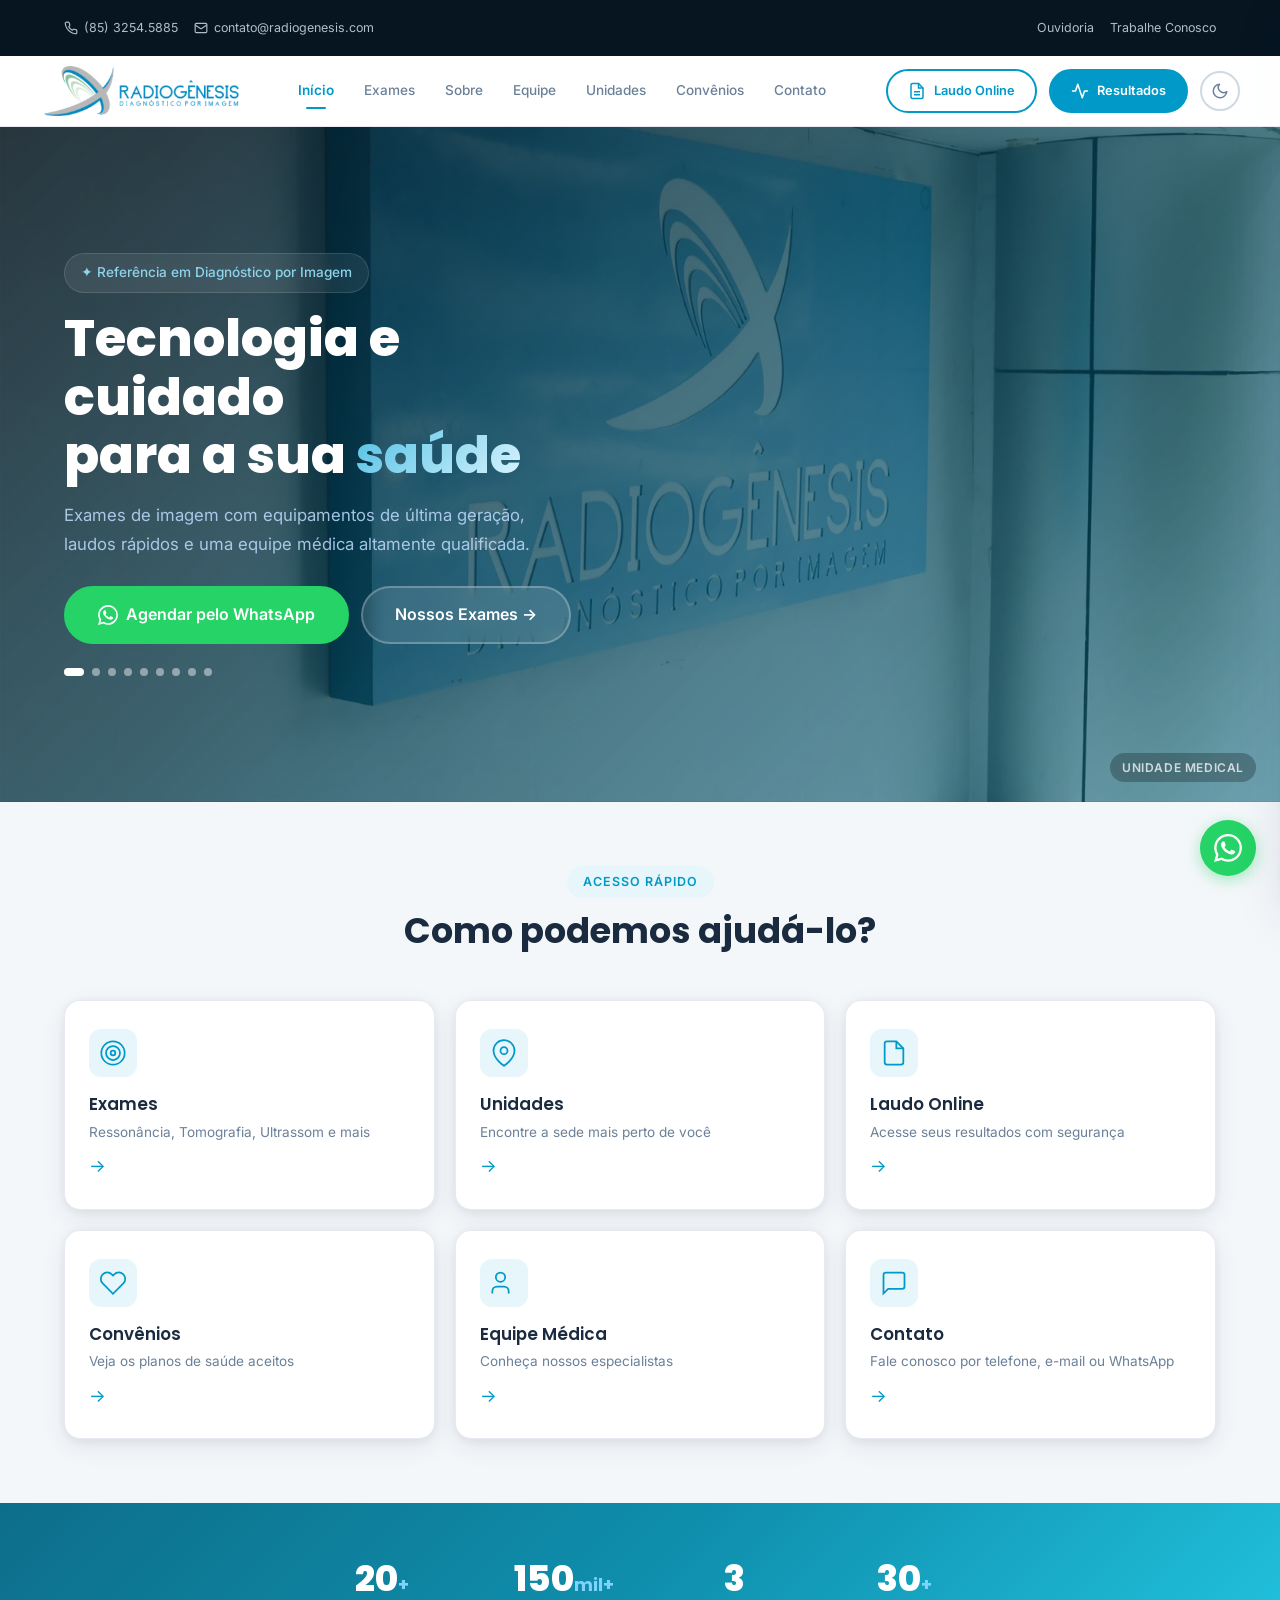
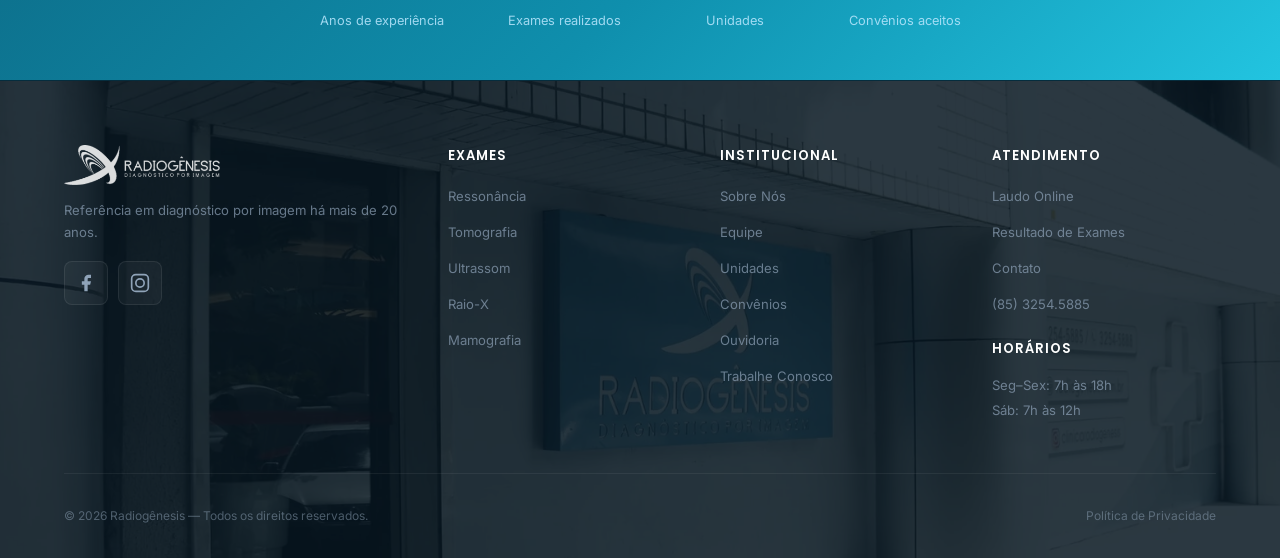
==== commit b9e5da40: "Pequenas correções" ====
--- a/index.html
+++ b/index.html
@@ -13,6 +13,7 @@
     <meta property="og:image:height" content="1080">
     <meta property="og:locale"       content="pt_BR">
     <title>Radiogênesis | Diagnóstico por Imagem</title>
+    <link rel="canonical" href="https://teste-radiogenesis.netlify.app/">
     <link rel="preload" as="image" href="img/inicio/medical.webp" media="(min-width: 769px)">
     <link rel="preload" as="image" href="img/mobile/medical0.webp" media="(max-width: 768px)">
     <link rel="preload" as="image" href="img/unidades/medical.webp" media="(min-width: 769px)">
@@ -367,13 +368,14 @@
             </section>
         </div>
 
-        <!-- PAGE: SOBRE -->
+       <!-- PAGE: SOBRE -->
         <div class="page" data-page="sobre">
             <div class="page-header"><div class="container"><span class="section__badge section__badge--light">Institucional</span><h1 class="page-header__title">Quem Somos</h1><p class="page-header__sub">Tradição e inovação há mais de 20 anos.</p></div></div>
             <section class="section section--soft"><div class="container"><div class="about">
                 <div class="about__image">
                     <div class="about__video-wrapper">
-                        <video src="vid/radiogenesis.mp4" controls preload="none" playsinline poster="img/OpenGraph/og-image.webp" aria-label="Vídeo institucional Radiogênesis" style="width:100%;border-radius:var(--radius-xl);display:block;box-shadow:var(--shadow-lg);">
+                        <p id="video-desc" class="sr-only">Vídeo institucional da Radiogênesis mostrando as instalações, equipamentos de diagnóstico por imagem e a equipe médica das unidades em Fortaleza.</p>
+                        <video src="vid/radiogenesis.mp4" controls preload="none" playsinline poster="img/OpenGraph/og-image.webp" aria-label="Vídeo institucional Radiogênesis" aria-describedby="video-desc" style="width:100%;border-radius:var(--radius-xl);display:block;box-shadow:var(--shadow-lg);">
                             Seu navegador não suporta vídeo HTML5.
                         </video>
                     </div>
@@ -731,6 +733,7 @@
     </button>
 
     <!-- VLIBRAS REMOVIDO — era fonte de lentidão, especialmente em iPhone -->
+     
 
     <script>
     // ---- TEMA ESCURO ----
--- a/style.css
+++ b/style.css
@@ -185,7 +185,7 @@
     backdrop-filter:blur(12px);
     -webkit-backdrop-filter:blur(12px);
     border-bottom:1px solid rgba(207,216,227,.5);
-    transition:transform 0.3s ease,background 0.3s ease,box-shadow 0.3s ease;
+    transition:transform 0.3s ease,background 0.3s ease;
     will-change:transform;
     transform:translateZ(0);
 }
@@ -432,7 +432,7 @@
     padding:24px;
     width:100%;min-height:200px;
     box-shadow:var(--shadow-sm);
-    transition:transform 0.3s cubic-bezier(.4,0,.2,1),box-shadow 0.3s ease;
+    transition:transform 0.3s cubic-bezier(.4,0,.2,1);
     
     position:relative;
     overflow:hidden;
@@ -490,7 +490,7 @@
 
 /* ---- TEAM ---- */
 .team-grid{display:grid;grid-template-columns:repeat(3,1fr);gap:clamp(16px,2.5vw,24px);margin-top:2rem}
-.team-card{background:var(--bg-white);border:1px solid rgba(207,216,227,.5);border-radius:var(--radius-lg);overflow:hidden;transition:transform .3s ease,box-shadow .3s ease,border-color .3s ease;text-align:center;box-shadow:var(--shadow-card);display:flex;flex-direction:column}
+.team-card{background:var(--bg-white);border:1px solid rgba(207,216,227,.5);border-radius:var(--radius-lg);overflow:hidden;transition:transform .3s ease,border-color .3s ease;text-align:center;box-shadow:var(--shadow-card);display:flex;flex-direction:column}
 .team-card:hover{transform:translateY(-8px);border-color:var(--primary-color);box-shadow:var(--shadow-md)}
 .team-card__photo{width:100%;height:320px;overflow:hidden;background-color:var(--bg-blue-mist);position:relative}
 .team-card__placeholder{width:100%;height:100%;display:flex;align-items:center;justify-content:center}
@@ -848,6 +848,41 @@
 }
 
 /* ================================================
+   PERFORMANCE — backdrop-filter e box-shadow
+   ================================================ */
+
+/* Desativa backdrop-filter em dispositivos lentos */
+.perf-low .header,
+.perf-low .btn--glass,
+.perf-low .hero__badge,
+.perf-low .hero__slide-label {
+    backdrop-filter: none !important;
+    -webkit-backdrop-filter: none !important;
+}
+.perf-mid .header {
+    backdrop-filter: blur(6px) !important;
+    -webkit-backdrop-filter: blur(6px) !important;
+}
+
+/* Em touch devices, substitui transição de box-shadow por opacity
+   box-shadow força repaint a cada frame; opacity é acelerada por GPU */
+@media (hover: none) and (pointer: coarse) {
+    .quick-card,
+    .exam-card,
+    .unit-card,
+    .team-card,
+    .convenio-item,
+    .contact-info__card {
+        transition: opacity 0.2s ease, transform 0.2s ease !important;
+    }
+    .quick-card:active,
+    .exam-card:active,
+    .unit-card:active {
+        opacity: 0.88;
+    }
+}
+
+/* ================================================
    HERO CAROUSEL
    ================================================ */
 .hero__carousel {
@@ -1577,4 +1612,4 @@
     .privacy-card {
         border-radius: var(--radius-lg);
     }
-}+}
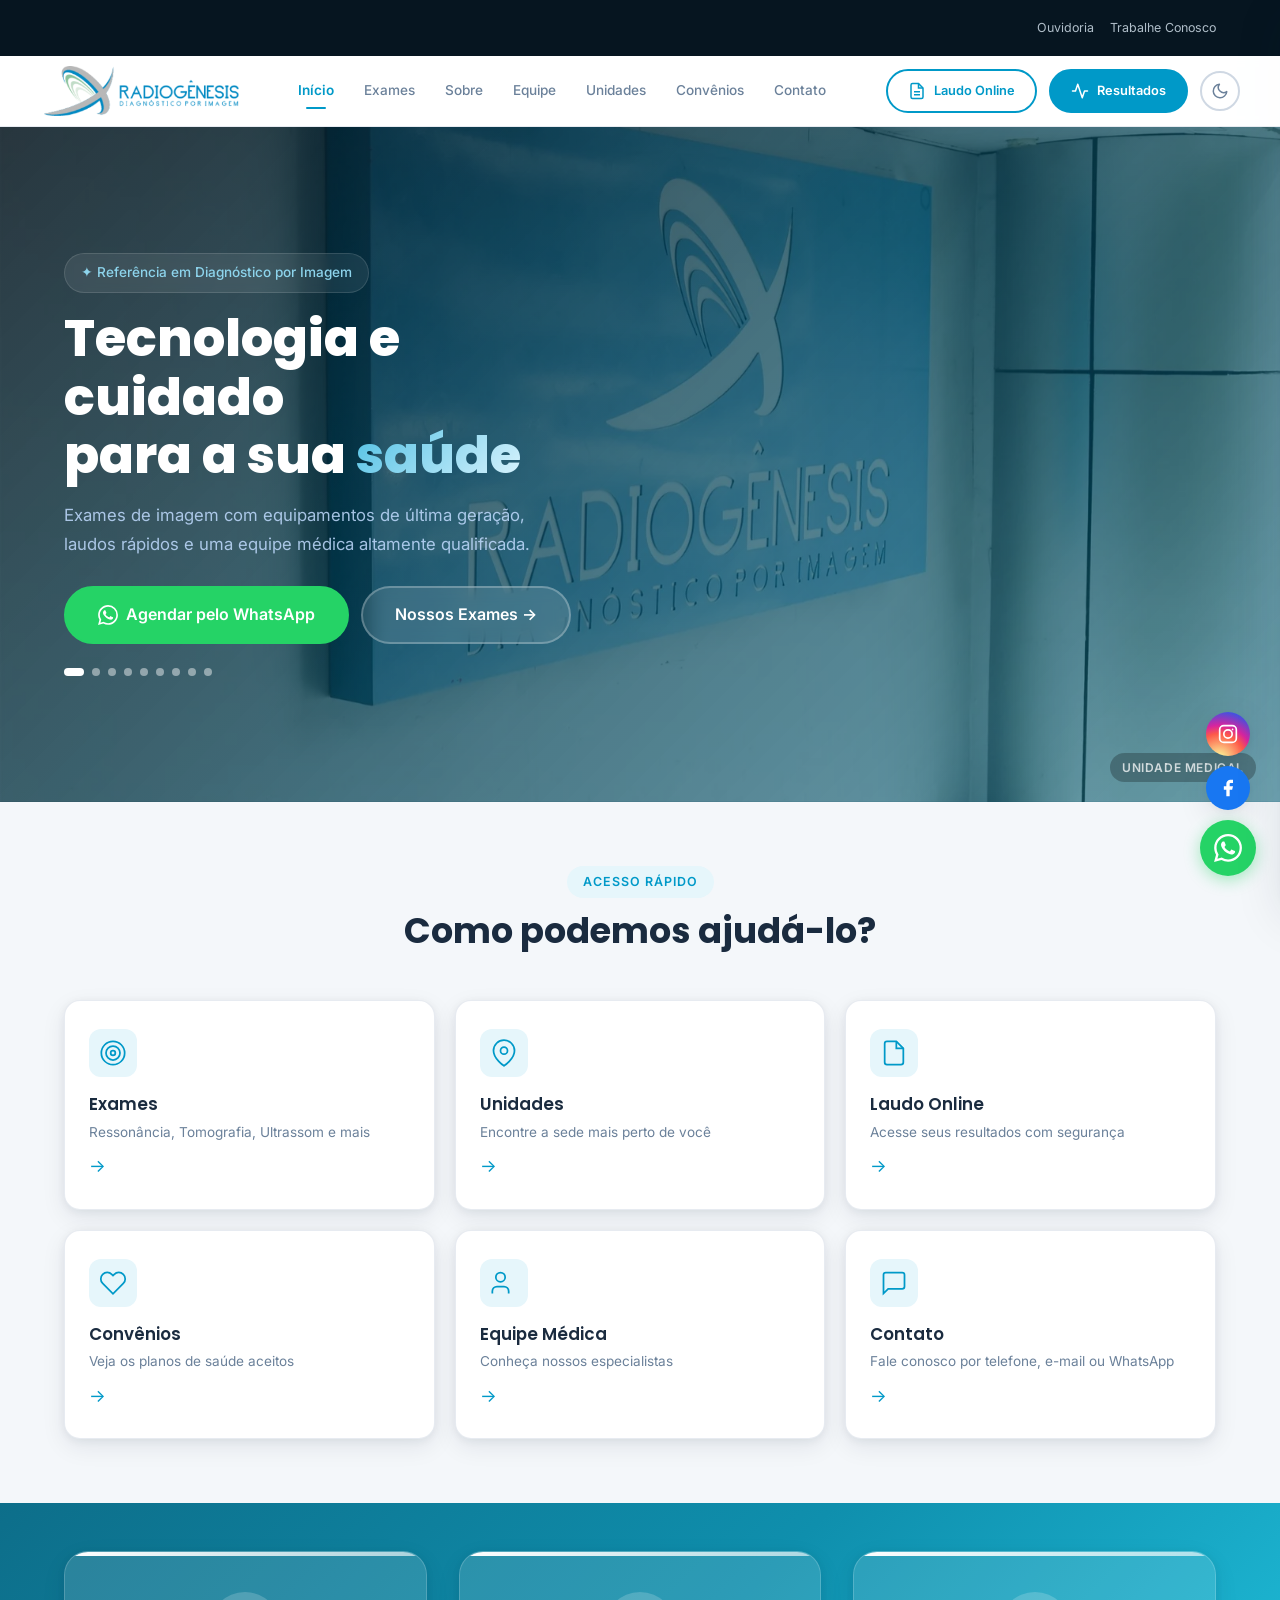
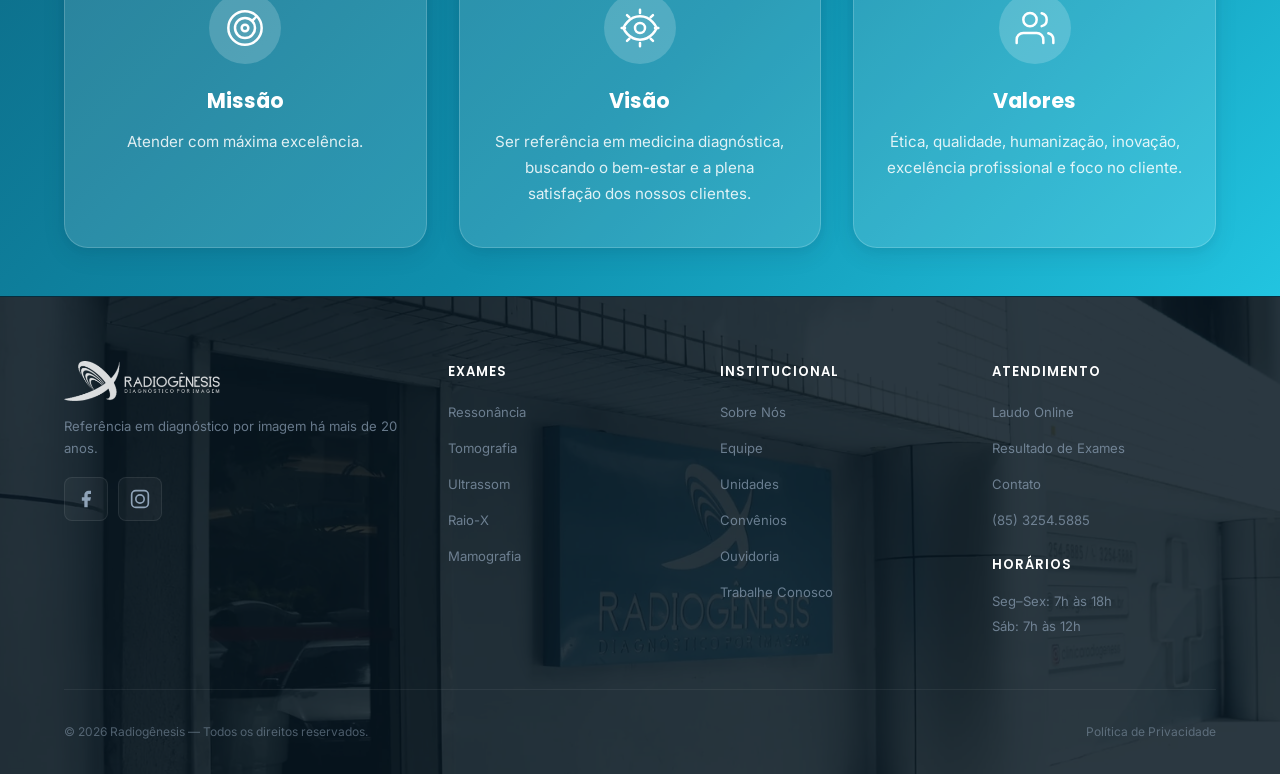
==== commit 682277d0: "Algumas correções com novas implementações" ====
--- a/index.html
+++ b/index.html
@@ -68,17 +68,7 @@
                 </a>
                 <a href="https://radiogenesis.naja.app/portal/login" target="_blank" rel="noopener noreferrer" class="btn btn--primary btn--touch" style="width:100%;justify-content:center;">
                     <svg width="18" height="18" viewBox="0 0 24 24" fill="none" stroke="currentColor" stroke-width="2" stroke-linecap="round" stroke-linejoin="round"><path d="M22 12h-4l-3 9L9 3l-3 9H2"/></svg>
-                    Área de Resultados
-                </a>
-            </div>
-            <div class="mobile-menu__contact">
-                <a href="tel:+558532545885" class="mobile-menu__contact-link">
-                    <svg width="16" height="16" viewBox="0 0 24 24" fill="none" stroke="currentColor" stroke-width="2"><path d="M22 16.92v3a2 2 0 0 1-2.18 2 19.79 19.79 0 0 1-8.63-3.07 19.5 19.5 0 0 1-6-6 19.79 19.79 0 0 1-3.07-8.67A2 2 0 0 1 4.11 2h3a2 2 0 0 1 2 1.72 12.84 12.84 0 0 0 .7 2.81 2 2 0 0 1-.45 2.11L8.09 9.91a16 16 0 0 0 6 6l1.27-1.27a2 2 0 0 1 2.11-.45 12.84 12.84 0 0 0 2.81.7A2 2 0 0 1 22 16.92z"/></svg>
-                    (85) 3254.5885
-                </a>
-                <a href="mailto:contato@radiogenesis.com" class="mobile-menu__contact-link">
-                    <svg width="16" height="16" viewBox="0 0 24 24" fill="none" stroke="currentColor" stroke-width="2"><rect width="20" height="16" x="2" y="4" rx="2"/><path d="m22 7-8.97 5.7a1.94 1.94 0 0 1-2.06 0L2 7"/></svg>
-                    contato@radiogenesis.com
+                    Resultado de Exame
                 </a>
             </div>
         </div>
@@ -88,14 +78,7 @@
     <div class="top-bar">
         <div class="container top-bar__inner">
             <div class="top-bar__left">
-                <a href="tel:+558532545885" class="top-bar__link">
-                    <svg width="14" height="14" viewBox="0 0 24 24" fill="none" stroke="currentColor" stroke-width="2"><path d="M22 16.92v3a2 2 0 0 1-2.18 2 19.79 19.79 0 0 1-8.63-3.07 19.5 19.5 0 0 1-6-6 19.79 19.79 0 0 1-3.07-8.67A2 2 0 0 1 4.11 2h3a2 2 0 0 1 2 1.72 12.84 12.84 0 0 0 .7 2.81 2 2 0 0 1-.45 2.11L8.09 9.91a16 16 0 0 0 6 6l1.27-1.27a2 2 0 0 1 2.11-.45 12.84 12.84 0 0 0 2.81.7A2 2 0 0 1 22 16.92z"/></svg>
-                    (85) 3254.5885
-                </a>
-                <a href="mailto:contato@radiogenesis.com" class="top-bar__link top-bar__link--hide-mobile">
-                    <svg width="14" height="14" viewBox="0 0 24 24" fill="none" stroke="currentColor" stroke-width="2"><rect width="20" height="16" x="2" y="4" rx="2"/><path d="m22 7-8.97 5.7a1.94 1.94 0 0 1-2.06 0L2 7"/></svg>
-                    contato@radiogenesis.com
-                </a>
+
             </div>
             <div class="top-bar__right">
                 <a href="#ouvidoria" class="top-bar__link spa-link" data-page="ouvidoria">Ouvidoria</a>
@@ -244,16 +227,32 @@
             </section>
 
             <section class="section section--navy-strip">
-                <div class="container">
-                    <h2 class="sr-only">Nossos números</h2>
-                    <div class="stats-row">
-                        <div class="stat-item"><span class="stat-item__number" data-count="20">0</span><span class="stat-item__suffix">+</span><span class="stat-item__label">Anos de experiência</span></div>
-                        <div class="stat-item"><span class="stat-item__number" data-count="150">0</span><span class="stat-item__suffix">mil+</span><span class="stat-item__label">Exames realizados</span></div>
-                        <div class="stat-item"><span class="stat-item__number" data-count="3">0</span><span class="stat-item__suffix"></span><span class="stat-item__label">Unidades</span></div>
-                        <div class="stat-item"><span class="stat-item__number" data-count="30">0</span><span class="stat-item__suffix">+</span><span class="stat-item__label">Convênios aceitos</span></div>
-                    </div>
-                </div>
-            </section>
+    <div class="container">
+        <div class="mvv-grid">
+            <div class="mvv-card">
+                <div class="mvv-card__icon">
+                    <svg width="40" height="40" viewBox="0 0 24 24" fill="none" stroke="currentColor" stroke-width="1.5" stroke-linecap="round" stroke-linejoin="round"><circle cx="12" cy="12" r="10"/><circle cx="12" cy="12" r="6"/><circle cx="12" cy="12" r="2"/><path d="m16.24 7.76 1.42-1.42"/><path d="m18.36 5.64.01-.01"/></svg>
+                </div>
+                <h3 class="mvv-card__title">Missão</h3>
+                <p class="mvv-card__text">Atender com máxima excelência.</p>
+            </div>
+            <div class="mvv-card">
+                <div class="mvv-card__icon">
+                    <svg width="40" height="40" viewBox="0 0 24 24" fill="none" stroke="currentColor" stroke-width="1.5" stroke-linecap="round" stroke-linejoin="round"><path d="M2 12s3-7 10-7 10 7 10 7-3 7-10 7-10-7-10-7Z"/><circle cx="12" cy="12" r="3"/><path d="M12 1v2M12 21v2M4.22 4.22l1.42 1.42M18.36 18.36l1.42 1.42M1 12h2M21 12h2M4.22 19.78l1.42-1.42M18.36 5.64l1.42-1.42"/></svg>
+                </div>
+                <h3 class="mvv-card__title">Visão</h3>
+                <p class="mvv-card__text">Ser referência em medicina diagnóstica, buscando o bem-estar e a plena satisfação dos nossos clientes.</p>
+            </div>
+            <div class="mvv-card">
+                <div class="mvv-card__icon">
+                    <svg width="40" height="40" viewBox="0 0 24 24" fill="none" stroke="currentColor" stroke-width="1.5" stroke-linecap="round" stroke-linejoin="round"><path d="M17 21v-2a4 4 0 0 0-4-4H5a4 4 0 0 0-4 4v2"/><circle cx="9" cy="7" r="4"/><path d="M23 21v-2a4 4 0 0 0-3-3.87"/><path d="M16 3.13a4 4 0 0 1 0 7.75"/></svg>
+                </div>
+                <h3 class="mvv-card__title">Valores</h3>
+                <p class="mvv-card__text">Ética, qualidade, humanização, inovação, excelência profissional e foco no cliente.</p>
+            </div>
+        </div>
+    </div>
+</section>
         </div>
         <!-- FIM PAGE: INÍCIO -->
 
@@ -371,30 +370,178 @@
        <!-- PAGE: SOBRE -->
         <div class="page" data-page="sobre">
             <div class="page-header"><div class="container"><span class="section__badge section__badge--light">Institucional</span><h1 class="page-header__title">Quem Somos</h1><p class="page-header__sub">Tradição e inovação há mais de 20 anos.</p></div></div>
-            <section class="section section--soft"><div class="container"><div class="about">
-                <div class="about__image">
-                    <div class="about__video-wrapper">
-                        <p id="video-desc" class="sr-only">Vídeo institucional da Radiogênesis mostrando as instalações, equipamentos de diagnóstico por imagem e a equipe médica das unidades em Fortaleza.</p>
-                        <video src="vid/radiogenesis.mp4" controls preload="none" playsinline poster="img/OpenGraph/og-image.webp" aria-label="Vídeo institucional Radiogênesis" aria-describedby="video-desc" style="width:100%;border-radius:var(--radius-xl);display:block;box-shadow:var(--shadow-lg);">
-                            Seu navegador não suporta vídeo HTML5.
-                        </video>
-                    </div>
-                    <div class="about__experience">
-                        <span class="about__experience-number">20+</span>
-                        <span class="about__experience-text">anos de<br>excelência</span>
-                    </div>
-                </div>
-                <div class="about__content">
-                    <p class="about__text">A <strong>Radiogênesis</strong> é referência em diagnóstico por imagem há mais de 20 anos. Combinamos tecnologia de ponta com atendimento humanizado.</p>
-                    <p class="about__text">Nossas três unidades contam com aparelhos de última geração e uma equipe de médicos especialistas comprometidos com qualidade.</p>
-                    <div class="about__features">
-                        <div class="about__feature"><div class="about__feature-icon">✓</div><span>Equipamentos de última geração</span></div>
-                        <div class="about__feature"><div class="about__feature-icon">✓</div><span>Equipe médica especializada</span></div>
-                        <div class="about__feature"><div class="about__feature-icon">✓</div><span>Laudos em até 3 dias úteis</span></div>
-                        <div class="about__feature"><div class="about__feature-icon">✓</div><span>Atendimento humanizado</span></div>
-                    </div>
-                </div>
-            </div></div></section>
+
+            <!-- SEÇÃO 1: Vídeo + Texto -->
+            <section class="section section--soft">
+                <div class="container">
+                    <div class="about">
+                        <div class="about__image">
+                            <div class="about__video-wrapper">
+    <p id="video-desc" class="sr-only">Vídeo institucional da Radiogênesis mostrando as instalações, equipamentos de diagnóstico por imagem e a equipe médica das unidades em Fortaleza.</p>
+    <div class="rg-player" id="rgPlayer">
+        <video class="rg-player__video" src="vid/radiogenesis.mp4" preload="none" playsinline
+            poster="img/OpenGraph/og-image.webp"
+            aria-label="Vídeo institucional Radiogênesis"
+            aria-describedby="video-desc">
+            Seu navegador não suporta vídeo HTML5.
+        </video>
+        <!-- Botão de play central -->
+        <button class="rg-player__big-play" aria-label="Reproduzir vídeo">
+            <svg width="32" height="32" viewBox="0 0 24 24" fill="currentColor"><polygon points="5 3 19 12 5 21 5 3"/></svg>
+        </button>
+        <!-- Controles -->
+        <div class="rg-player__controls">
+            <button class="rg-player__btn rg-player__play" aria-label="Play/Pause">
+                <svg class="icon-play" width="18" height="18" viewBox="0 0 24 24" fill="currentColor"><polygon points="5 3 19 12 5 21 5 3"/></svg>
+                <svg class="icon-pause" width="18" height="18" viewBox="0 0 24 24" fill="currentColor" style="display:none"><rect x="6" y="4" width="4" height="16"/><rect x="14" y="4" width="4" height="16"/></svg>
+            </button>
+            <span class="rg-player__time rg-player__time--current">0:00</span>
+            <div class="rg-player__progress">
+                <div class="rg-player__progress-bar"></div>
+                <div class="rg-player__progress-fill"></div>
+            </div>
+            <span class="rg-player__time rg-player__time--total">0:00</span>
+            <button class="rg-player__btn rg-player__mute" aria-label="Mudo/Som">
+                <svg class="icon-sound" width="18" height="18" viewBox="0 0 24 24" fill="none" stroke="currentColor" stroke-width="2"><polygon points="11 5 6 9 2 9 2 15 6 15 11 19 11 5"/><path d="M15.54 8.46a5 5 0 0 1 0 7.07"/><path d="M19.07 4.93a10 10 0 0 1 0 14.14"/></svg>
+                <svg class="icon-muted" width="18" height="18" viewBox="0 0 24 24" fill="none" stroke="currentColor" stroke-width="2" style="display:none"><polygon points="11 5 6 9 2 9 2 15 6 15 11 19 11 5"/><line x1="23" y1="9" x2="17" y2="15"/><line x1="17" y1="9" x2="23" y2="15"/></svg>
+            </button>
+            <button class="rg-player__btn rg-player__fullscreen" aria-label="Tela cheia">
+                <svg width="18" height="18" viewBox="0 0 24 24" fill="none" stroke="currentColor" stroke-width="2"><polyline points="15 3 21 3 21 9"/><polyline points="9 21 3 21 3 15"/><line x1="21" y1="3" x2="14" y2="10"/><line x1="3" y1="21" x2="10" y2="14"/></svg>
+            </button>
+        </div>
+    </div>
+</div>
+                        </div>
+                        <div class="about__content">
+                            <p class="about__text">A <strong>Radiogênesis</strong> é referência em diagnóstico por imagem há mais de 20 anos. Combinamos tecnologia de ponta com atendimento humanizado.</p>
+                            <p class="about__text">Nossas três unidades contam com aparelhos de última geração e uma equipe de médicos especialistas comprometidos com qualidade.</p>
+                            <div class="about__features">
+                            <div class="about__feature"><div class="about__feature-icon" style="background:var(--primary-color)">✓</div><span>Equipamentos de última geração</span></div>
+                            <div class="about__feature"><div class="about__feature-icon" style="background:var(--primary-color)">✓</div><span>Equipe médica especializada</span></div>
+                            <div class="about__feature"><div class="about__feature-icon" style="background:var(--primary-color)">✓</div><span>Laudos em até 3 dias úteis</span></div>
+                            <div class="about__feature"><div class="about__feature-icon" style="background:var(--primary-color)">✓</div><span>Atendimento humanizado</span></div>
+                         </div>
+                        </div>
+                    </div>
+                </div>
+            </section>
+
+            <!-- SEÇÃO 2: História -->
+            <section class="section section--white">
+                <div class="container">
+                    <div class="about-historia">
+                        <div class="about-historia__content">
+                            <span class="section__badge">Nossa Trajetória</span>
+                            <h2 class="section__title" style="text-align:left;margin-top:8px">História da Clínica</h2>
+                            <p class="about__text">A Radiogênesis conta hoje com modernos aparelhos de Ultrassonografia, Tomografia Computadorizada e Densitometria, destacando-se com o mais moderno mamógrafo digital da cidade. Mas nem sempre foi assim.</p>
+                            <p class="about__text">A história da Radiogênesis começou em 2005, quando, dentro do Hospital Gênesis, funcionava um pequeno serviço de imagem destinado aos pacientes internados e voltado para a área obstétrica.</p>
+                            <p class="about__text">Dr. José Gerardo, médico renomado e de mente visionária, juntou-se à sua filha, Dra. Ana Maria, ambos obstetras. Convidou as Dras. Núbia e Adriana Pontes, duas experientes ultrassonografistas, e os radiologistas Drs. Ricardo Rocha, Rodrigo Martins e Eduardo Portela — e assim foi criada a equipe Radiogênesis.</p>
+                            <p class="about__text">Começaram em um espaço pequeno, mas com dedicação, reconhecimento e investimentos contínuos em tecnologia avançada e inovação, a clínica cresceu e oferece hoje diagnósticos com alto índice de precisão.</p>
+                        </div>
+                        <div class="about-historia__timeline">
+                            <div class="timeline-item">
+                                <div class="timeline-item__dot"></div>
+                                <div class="timeline-item__body">
+                                    <span class="timeline-item__year">2000</span>
+                                    <p class="timeline-item__text">Fundação da Radiogênesis — Unidade Medical</p>
+                                </div>
+                            </div>
+                            <div class="timeline-item">
+                                <div class="timeline-item__dot"></div>
+                                <div class="timeline-item__body">
+                                    <span class="timeline-item__year">2010</span>
+                                    <p class="timeline-item__text">Abertura da Unidade Hospital Gênesis</p>
+                                </div>
+                            </div>
+                            <div class="timeline-item">
+                                <div class="timeline-item__dot"></div>
+                                <div class="timeline-item__body">
+                                    <span class="timeline-item__year">2018</span>
+                                    <p class="timeline-item__text">Inauguração da Unidade BS Tower</p>
+                                </div>
+                            </div>
+                            <div class="timeline-item">
+                                <div class="timeline-item__dot"></div>
+                                <div class="timeline-item__body">
+                                    <span class="timeline-item__year">Hoje</span>
+                                    <p class="timeline-item__text">Mais de 150 mil exames realizados e referência em diagnóstico no Ceará</p>
+                                </div>
+                            </div>
+                        </div>
+                    </div>
+                </div>
+            </section>
+
+            <!-- SEÇÃO 3: Galeria -->
+            <section class="section section--soft">
+                <div class="container">
+                    <div class="section__header">
+                        <span class="section__badge">Estrutura e Instalações</span>
+                        <h2 class="section__title">Nossa Estrutura</h2>
+                        <p style="color:var(--text-muted);font-size:.95rem">Equipamentos de última geração e ambientes pensados para o seu conforto.</p>
+                    </div>
+                    <div class="sobre-galeria">
+                        <div class="sobre-galeria__item sobre-galeria__item--large">
+                            <img src="img/unidades/medical.webp" alt="Unidade Medical" loading="lazy" width="800" height="500">
+                            <div class="sobre-galeria__label">Unidade Medical</div>
+                        </div>
+                        <div class="sobre-galeria__item">
+                            <img src="img/unidades/hospital.webp" alt="Unidade Hospital Gênesis" loading="lazy" width="400" height="300">
+                            <div class="sobre-galeria__label">Unidade Hospital Gênesis</div>
+                        </div>
+                        <div class="sobre-galeria__item">
+                            <img src="img/unidades/bs-tower.webp" alt="Unidade BS Tower" loading="lazy" width="400" height="300">
+                            <div class="sobre-galeria__label">Unidade BS Tower</div>
+                        </div>
+                        <div class="sobre-galeria__item">
+                            <img src="img/exames/ressonancia-magnetica.webp" alt="Ressonância Magnética" loading="lazy" width="400" height="300">
+                            <div class="sobre-galeria__label">Ressonância Magnética</div>
+                        </div>
+                        <div class="sobre-galeria__item">
+                            <img src="img/exames/tomografia-computadorizada.webp" alt="Tomografia Computadorizada" loading="lazy" width="400" height="300">
+                            <div class="sobre-galeria__label">Tomografia Computadorizada</div>
+                        </div>
+                        <div class="sobre-galeria__item">
+                            <img src="img/exames/ultrassonografia-geral.webp" alt="Ultrassonografia" loading="lazy" width="400" height="300">
+                            <div class="sobre-galeria__label">Ultrassonografia</div>
+                        </div>
+                    </div>
+                </div>
+            </section>
+
+            <!-- SEÇÃO 4: Missão, Visão e Valores -->
+            <section class="section section--white">
+                <div class="container">
+                    <div class="section__header">
+                        <span class="section__badge">Nossa Identidade</span>
+                        <h2 class="section__title">Missão, Visão e Valores</h2>
+                    </div>
+                    <div class="mvv-grid">
+                        <div class="mvv-card">
+                            <div class="mvv-card__icon">
+                                <svg width="40" height="40" viewBox="0 0 24 24" fill="none" stroke="currentColor" stroke-width="1.5" stroke-linecap="round" stroke-linejoin="round"><circle cx="12" cy="12" r="10"/><circle cx="12" cy="12" r="6"/><circle cx="12" cy="12" r="2"/><path d="m16.24 7.76 1.42-1.42"/><path d="m18.36 5.64.01-.01"/></svg>
+                            </div>
+                            <h3 class="mvv-card__title">Missão</h3>
+                            <p class="mvv-card__text">Atender com máxima excelência.</p>
+                        </div>
+                        <div class="mvv-card">
+                            <div class="mvv-card__icon">
+                                <svg width="40" height="40" viewBox="0 0 24 24" fill="none" stroke="currentColor" stroke-width="1.5" stroke-linecap="round" stroke-linejoin="round"><path d="M2 12s3-7 10-7 10 7 10 7-3 7-10 7-10-7-10-7Z"/><circle cx="12" cy="12" r="3"/><path d="M12 1v2M12 21v2M4.22 4.22l1.42 1.42M18.36 18.36l1.42 1.42M1 12h2M21 12h2M4.22 19.78l1.42-1.42M18.36 5.64l1.42-1.42"/></svg>
+                            </div>
+                            <h3 class="mvv-card__title">Visão</h3>
+                            <p class="mvv-card__text">Ser referência em medicina diagnóstica, buscando o bem-estar e a plena satisfação dos nossos clientes.</p>
+                        </div>
+                        <div class="mvv-card">
+                            <div class="mvv-card__icon">
+                                <svg width="40" height="40" viewBox="0 0 24 24" fill="none" stroke="currentColor" stroke-width="1.5" stroke-linecap="round" stroke-linejoin="round"><path d="M17 21v-2a4 4 0 0 0-4-4H5a4 4 0 0 0-4 4v2"/><circle cx="9" cy="7" r="4"/><path d="M23 21v-2a4 4 0 0 0-3-3.87"/><path d="M16 3.13a4 4 0 0 1 0 7.75"/></svg>
+                            </div>
+                            <h3 class="mvv-card__title">Valores</h3>
+                            <p class="mvv-card__text">Ética, qualidade, humanização, inovação, excelência profissional e foco no cliente.</p>
+                        </div>
+                    </div>
+                </div>
+            </section>
+
         </div>
 
         <!-- PAGE: EQUIPE -->
@@ -417,11 +564,10 @@
             <section class="section section--soft"><div class="container"><div class="units-grid">
                 <div class="unit-card">
                     <div class="unit-card__header"><div class="unit-card__badge unit-card__badge--centro">Unidade Medical</div></div>
-                    <!-- CORREÇÃO CLS: width/height explícitos -->
                     <div class="unit-card__map"><img loading="lazy" src="img/unidades/medical.webp" alt="Fachada da Unidade Medical" class="unit-img" width="400" height="180" decoding="async"></div>
                     <div class="unit-card__body">
                         <div class="unit-card__row"><svg width="18" height="18" viewBox="0 0 24 24" fill="none" stroke="var(--primary-500)" stroke-width="2"><path d="M21 10c0 7-9 13-9 13s-9-6-9-13a9 9 0 0 1 18 0z"/><circle cx="12" cy="10" r="3"/></svg><div><strong>Endereço</strong><p>Rua Antônio Augusto, 1271 - Aldeota,<br>Fortaleza/CE — CEP: 60110-370</p></div></div>
-                        <div class="unit-card__row"><svg width="18" height="18" viewBox="0 0 24 24" fill="none" stroke="var(--primary-500)" stroke-width="2"><circle cx="12" cy="12" r="10"/><polyline points="12 6 12 12 16 14"/></svg><div><strong>Horário</strong><p>Seg–Sex: 7h às 19h<br>Sábado: 7h às 12h</p></div></div>
+                        <div class="unit-card__row"><svg width="18" height="18" viewBox="0 0 24 24" fill="none" stroke="var(--primary-500)" stroke-width="2"><circle cx="12" cy="12" r="10"/><polyline points="12 6 12 12 16 14"/></svg><div><strong>Agendamento</strong><p>Seg–Sex: 8h às 18h<br>Sábado: 8h às 12h</p><strong style="margin-top:6px;display:block">Realização de Exames</strong><p>Seg–Sex: 7h às 18h<br>Sábado: 7h às 11h</p></div></div>
                         <div class="unit-card__row"><svg width="18" height="18" viewBox="0 0 24 24" fill="none" stroke="var(--primary-500)" stroke-width="2"><path d="M22 16.92v3a2 2 0 0 1-2.18 2 19.79 19.79 0 0 1-8.63-3.07 19.5 19.5 0 0 1-6-6 19.79 19.79 0 0 1-3.07-8.67A2 2 0 0 1 4.11 2h3a2 2 0 0 1 2 1.72c.127.96.361 1.903.7 2.81a2 2 0 0 1-.45 2.11L8.09 9.91a16 16 0 0 0 6 6l1.27-1.27a2 2 0 0 1 2.11-.45c.907.339 1.85.573 2.81.7A2 2 0 0 1 22 16.92z"/></svg><div><strong>Telefone</strong><p><a href="tel:+558532545885">(85) 3254-5885</a> &nbsp;·&nbsp; <a href="https://api.whatsapp.com/send?l=pt_BR&phone=558532545885" target="_blank" rel="noopener noreferrer" style="color:var(--primary-500);display:inline-flex;align-items:center;gap:4px;"><svg width="15" height="15" fill="var(--primary-500)" aria-hidden="true"><use href="#icon-whatsapp"/></svg>(85) 3254-5885</a></p></div></div>
                     </div>
                     <div class="unit-card__footer">
@@ -434,7 +580,7 @@
                     <div class="unit-card__map"><img loading="lazy" src="img/unidades/hospital.webp" alt="Fachada da Unidade Hospital Gênesis" class="unit-img" width="400" height="180" decoding="async"></div>
                     <div class="unit-card__body">
                         <div class="unit-card__row"><svg width="18" height="18" viewBox="0 0 24 24" fill="none" stroke="var(--primary-500)" stroke-width="2"><path d="M21 10c0 7-9 13-9 13s-9-6-9-13a9 9 0 0 1 18 0z"/><circle cx="12" cy="10" r="3"/></svg><div><strong>Endereço</strong><p>Av. Santos Dumont, 1168 - Aldeota,<br>Fortaleza/CE — CEP: 60150-160</p></div></div>
-                        <div class="unit-card__row"><svg width="18" height="18" viewBox="0 0 24 24" fill="none" stroke="var(--primary-500)" stroke-width="2"><circle cx="12" cy="12" r="10"/><polyline points="12 6 12 12 16 14"/></svg><div><strong>Horário</strong><p>Seg–Sex: 8h às 18h</p></div></div>
+                        <div class="unit-card__row"><svg width="18" height="18" viewBox="0 0 24 24" fill="none" stroke="var(--primary-500)" stroke-width="2"><circle cx="12" cy="12" r="10"/><polyline points="12 6 12 12 16 14"/></svg><div><strong>Todos os dias</strong><p>Tomografia Computadorizada: 24h<br>Ultrassonografia: 8h às 18h</p><strong style="margin-top:6px;display:block">Sábado e Domingo (sobre aviso)</strong><p>Plantão Ultrassom Obstétrica: 7h às 19h<br>Emergência Obstétrica: 24h</p><strong style="margin-top:6px;display:block">Agendamento</strong><p>Seg–Sex: 8h às 18h<br>Sábado: 8h às 12h</p></div></div>
                         <div class="unit-card__row"><svg width="18" height="18" viewBox="0 0 24 24" fill="none" stroke="var(--primary-500)" stroke-width="2"><path d="M22 16.92v3a2 2 0 0 1-2.18 2 19.79 19.79 0 0 1-8.63-3.07 19.5 19.5 0 0 1-6-6 19.79 19.79 0 0 1-3.07-8.67A2 2 0 0 1 4.11 2h3a2 2 0 0 1 2 1.72c.127.96.361 1.903.7 2.81a2 2 0 0 1-.45 2.11L8.09 9.91a16 16 0 0 0 6 6l1.27-1.27a2 2 0 0 1 2.11-.45c.907.339 1.85.573 2.81.7A2 2 0 0 1 22 16.92z"/></svg><div><strong>Telefone</strong><p><a href="tel:+558532545885">(85) 3254-5885</a> &nbsp;·&nbsp; <a href="https://api.whatsapp.com/send?l=pt_BR&phone=558532545885" target="_blank" rel="noopener noreferrer" style="color:var(--primary-500);display:inline-flex;align-items:center;gap:4px;"><svg width="15" height="15" fill="var(--primary-500)" aria-hidden="true"><use href="#icon-whatsapp"/></svg>(85) 3254-5885</a></p></div></div>
                     </div>
                     <div class="unit-card__footer">
@@ -447,7 +593,7 @@
                     <div class="unit-card__map"><img loading="lazy" src="img/unidades/bs-tower.webp" alt="Fachada da Unidade Bs Tower" class="unit-img" width="400" height="180" decoding="async"></div>
                     <div class="unit-card__body">
                         <div class="unit-card__row"><svg width="18" height="18" viewBox="0 0 24 24" fill="none" stroke="var(--primary-500)" stroke-width="2"><path d="M21 10c0 7-9 13-9 13s-9-6-9-13a9 9 0 0 1 18 0z"/><circle cx="12" cy="10" r="3"/></svg><div><strong>Endereço</strong><p>Rua Gonçalves Lêdo, 777 - Aldeota,<br>Fortaleza/CE — CEP: 60110-260</p></div></div>
-                        <div class="unit-card__row"><svg width="18" height="18" viewBox="0 0 24 24" fill="none" stroke="var(--primary-500)" stroke-width="2"><circle cx="12" cy="12" r="10"/><polyline points="12 6 12 12 16 14"/></svg><div><strong>Horário</strong><p>Seg–Sáb: 7h às 13h</p></div></div>
+                        <div class="unit-card__row"><svg width="18" height="18" viewBox="0 0 24 24" fill="none" stroke="var(--primary-500)" stroke-width="2"><circle cx="12" cy="12" r="10"/><polyline points="12 6 12 12 16 14"/></svg><div><strong>Agendamento</strong><p>Pelo Central de Atendimento:<br>(85) 3254.5885 | (85) 3254.5888</p><strong style="margin-top:6px;display:block">Realização de Exames</strong><p>Seg–Sex: 7h às 18h<br>Sábado: 7h às 11h</p></div></div>
                         <div class="unit-card__row"><svg width="18" height="18" viewBox="0 0 24 24" fill="none" stroke="var(--primary-500)" stroke-width="2"><path d="M22 16.92v3a2 2 0 0 1-2.18 2 19.79 19.79 0 0 1-8.63-3.07 19.5 19.5 0 0 1-6-6 19.79 19.79 0 0 1-3.07-8.67A2 2 0 0 1 4.11 2h3a2 2 0 0 1 2 1.72c.127.96.361 1.903.7 2.81a2 2 0 0 1-.45 2.11L8.09 9.91a16 16 0 0 0 6 6l1.27-1.27a2 2 0 0 1 2.11-.45c.907.339 1.85.573 2.81.7A2 2 0 0 1 22 16.92z"/></svg><div><strong>Telefone</strong><p><a href="tel:+558532545885">(85) 3254-5885</a> &nbsp;·&nbsp; <a href="https://api.whatsapp.com/send?l=pt_BR&phone=558532545885" target="_blank" rel="noopener noreferrer" style="color:var(--primary-500);display:inline-flex;align-items:center;gap:4px;"><svg width="15" height="15" fill="var(--primary-500)" aria-hidden="true"><use href="#icon-whatsapp"/></svg>(85) 3254-5885</a></p></div></div>
                     </div>
                     <div class="unit-card__footer">
@@ -508,14 +654,14 @@
 
         <!-- PAGE: OUVIDORIA -->
         <div class="page" data-page="ouvidoria">
-            <div class="page-header"><div class="container"><span class="section__badge section__badge--light">Canal Direto</span><h1 class="page-header__title">Ouvidoria</h1><p class="page-header__sub">Sua opinião é fundamental.</p></div></div>
-            <section class="section section--soft"><div class="container"><div class="ouvidoria-card"><div class="ouvidoria__icon"><svg width="48" height="48" viewBox="0 0 24 24" fill="none" stroke="currentColor" stroke-width="1.5"><path d="M21 15a2 2 0 0 1-2 2H7l-4 4V5a2 2 0 0 1 2-2h14a2 2 0 0 1 2 2z"/></svg></div><p class="ouvidoria__text">A Ouvidoria da Radiogênesis é o canal dedicado para ouvir suas sugestões, elogios ou reclamações.</p><div class="ouvidoria__channels"><div class="ouvidoria__channel"><strong>E-mail:</strong><a href="mailto:ouvidoria@radiogenesis.com">ouvidoria@radiogenesis.com</a></div><div class="ouvidoria__channel"><strong>Telefone:</strong><a href="tel:+558532545885">(85) 3254.5885</a></div><div class="ouvidoria__channel"><strong>Prazo:</strong><span>Até 5 dias úteis</span></div></div></div></div></section>
+            <div class="page-header page-header--compact"><div class="container"><span class="section__badge section__badge--light">Canal Direto</span><h1 class="page-header__title">Ouvidoria</h1><p class="page-header__sub">Sua opinião é fundamental.</p></div></div>
+            <section class="section section--soft section--compact"><div class="container"><div class="ouvidoria-card"><div class="ouvidoria__icon"><svg width="48" height="48" viewBox="0 0 24 24" fill="none" stroke="currentColor" stroke-width="1.5"><path d="M21 15a2 2 0 0 1-2 2H7l-4 4V5a2 2 0 0 1 2-2h14a2 2 0 0 1 2 2z"/></svg></div><p class="ouvidoria__text">A Ouvidoria da Radiogênesis é o canal dedicado para ouvir suas sugestões, elogios ou reclamações.</p><div class="ouvidoria__channels"><div class="ouvidoria__channel"><strong>E-mail:</strong><a href="mailto:ouvidoria@radiogenesis.com">ouvidoria@radiogenesis.com</a></div><div class="ouvidoria__channel"><strong>Telefone:</strong><a href="tel:+558532545885">(85) 3254.5885</a></div><div class="ouvidoria__channel"><strong>Prazo:</strong><span>Até 5 dias úteis</span></div></div></div></div></section>
         </div>
 
         <!-- PAGE: TRABALHE CONOSCO -->
         <div class="page" data-page="trabalhe-conosco">
-            <div class="page-header"><div class="container"><span class="section__badge section__badge--light">Carreiras</span><h1 class="page-header__title">Trabalhe Conosco</h1><p class="page-header__sub">Venha fazer parte do nosso time.</p></div></div>
-            <section class="section section--soft"><div class="container"><div class="trabalhe-card">
+            <div class="page-header page-header--compact"><div class="container"><span class="section__badge section__badge--light">Carreiras</span><h1 class="page-header__title">Trabalhe Conosco</h1><p class="page-header__sub">Venha fazer parte do nosso time.</p></div></div>
+            <section class="section section--soft section--compact"><div class="container"><div class="trabalhe-card">
                 <div class="trabalhe-card__icon"><svg width="64" height="64" viewBox="0 0 24 24" fill="none" stroke="currentColor" stroke-width="0.8" opacity="0.4"><path d="M16 21v-2a4 4 0 0 0-4-4H6a4 4 0 0 0-4 4v2"/><circle cx="9" cy="7" r="4"/><path d="M22 21v-2a4 4 0 0 0-3-3.87"/><path d="M16 3.13a4 4 0 0 1 0 7.75"/></svg></div>
                 <h2>Junte-se à nossa equipe</h2>
                 <p>Envie seu currículo e venha crescer conosco.</p>
@@ -724,9 +870,17 @@
     </footer>
 
     <!-- ===== FLOAT ELEMENTS ===== -->
+<div class="social-float">
+    <a href="https://www.instagram.com/clinicaradiogenesis" target="_blank" rel="noopener noreferrer" class="social-float__btn social-float__btn--instagram" aria-label="Instagram">
+        <svg width="20" height="20" viewBox="0 0 24 24" fill="none" stroke="currentColor" stroke-width="2"><rect x="2" y="2" width="20" height="20" rx="5"/><circle cx="12" cy="12" r="5"/><circle cx="17.5" cy="6.5" r="1" fill="currentColor" stroke="none"/></svg>
+    </a>
+    <a href="https://www.facebook.com/radiogenesisclinica/" target="_blank" rel="noopener noreferrer" class="social-float__btn social-float__btn--facebook" aria-label="Facebook">
+        <svg width="20" height="20" viewBox="0 0 24 24" fill="currentColor"><path d="M18 2h-3a5 5 0 0 0-5 5v3H7v4h3v8h4v-8h3l1-4h-4V7a1 1 0 0 1 1-1h3z"/></svg>
+    </a>
     <a href="https://api.whatsapp.com/send?l=pt_BR&phone=558532545885" target="_blank" class="whatsapp-float" aria-label="WhatsApp">
         <svg width="28" height="28" fill="currentColor" aria-hidden="true"><use href="#icon-whatsapp"/></svg>
     </a>
+</div>
 
     <button class="back-to-top" id="backToTop" aria-label="Voltar ao topo">
         <svg width="20" height="20" viewBox="0 0 24 24" fill="none" stroke="currentColor" stroke-width="2.5"><polyline points="18 15 12 9 6 15"/></svg>
--- a/style.css
+++ b/style.css
@@ -63,6 +63,8 @@
     -webkit-tap-highlight-color: transparent;
 }
 body{font-family:var(--font-sans);font-size:clamp(14px,1vw,16px);line-height:1.6;color:var(--text-body);background:var(--bg-body);-webkit-font-smoothing:antialiased;overflow-x:hidden;min-height:100vh;min-height:100dvh}
+body:not(.rg-ready){opacity:0}
+body.rg-ready{opacity:1;transition:opacity .15s ease}
 a{text-decoration:none;color:inherit;transition:var(--transition-fast)}
 img,svg{max-width:100%;display:block}
 ul{list-style:none}
@@ -333,8 +335,7 @@
 
 /* ---- SPA SYSTEM ---- */
 #app{
-    min-height:calc(100vh - 72px);
-    min-height:calc(100dvh - 72px);
+    min-height: 0;
 }
 .page{
     display:none;
@@ -510,8 +511,8 @@
 .unit-card__header{padding:clamp(14px,2.5vw,20px) clamp(16px,2.5vw,24px) 0}
 .unit-card__badge{display:inline-block;padding:6px 14px;border-radius:var(--radius-full);font-size:.72rem;font-weight:700;text-transform:uppercase;letter-spacing:.5px}
 .unit-card__badge--centro{background:#E6F6FB;color:var(--primary-hover)}
-.unit-card__badge--norte{background:#F0FDF4;color:#15803D}
-.unit-card__badge--sul{background:#FFF7ED;color:#C2410C}
+.unit-card__badge--norte{background:#E6F6FB;color:var(--primary-hover)}
+.unit-card__badge--sul{background:#E6F6FB;color:var(--primary-hover)}
 .unit-card__map{margin:12px clamp(12px,2vw,20px) 0;border-radius:var(--radius-md);overflow:hidden;height:180px;position:relative;flex-shrink:0;background:var(--gray-100)}
 .unit-card__map::after{content:'';position:absolute;bottom:0;left:0;right:0;height:48px;background:linear-gradient(to top,rgba(10,31,46,.15),transparent);pointer-events:none}
 .unit-img{width:100%;height:100%;object-fit:cover;object-position:center;display:block;transition:transform .45s cubic-bezier(.4,0,.2,1),filter .45s cubic-bezier(.4,0,.2,1),opacity .3s ease;opacity:0}
@@ -1172,8 +1173,8 @@
     border-top-color: var(--gray-200);
 }
 [data-theme="dark"] .unit-card__badge--centro { background: var(--primary-50); color: var(--primary-color); }
-[data-theme="dark"] .unit-card__badge--norte  { background: rgba(21,128,61,.15);  color: #4ADE80; }
-[data-theme="dark"] .unit-card__badge--sul    { background: rgba(194,65,12,.15);  color: #FB923C; }
+[data-theme="dark"] .unit-card__badge--norte  { background: var(--primary-50); color: var(--primary-color); }
+[data-theme="dark"] .unit-card__badge--sul    { background: var(--primary-50); color: var(--primary-color); }
 [data-theme="dark"] .about__image-placeholder {
     background: var(--bg-soft);
     border-color: var(--gray-200);
@@ -1251,21 +1252,71 @@
     opacity: .85;
 }
 
-/* Stats strip */
+/* ============================================
+   STATS STRIP — LIGHT THEME (sem alterações)
+   ============================================ */
 .section--navy-strip {
     background: linear-gradient(135deg, #0D6E8A 0%, #0F8FAD 50%, #22C4E0 100%);
-    padding: clamp(32px,5vw,48px) 0;
-}
-.section--navy-strip .stat-item__number { color: #ffffff; }
-.section--navy-strip .stat-item__suffix { color: #7DD3FC; }
-.section--navy-strip .stat-item__label  { color: rgba(186,230,253,.85); }
-
+    padding: clamp(32px, 5vw, 48px) 0;
+}
+
+.section--navy-strip .mvv-card {
+    background: rgba(255, 255, 255, .12);
+    border-color: rgba(255, 255, 255, .18);
+}
+
+.section--navy-strip .mvv-card::before {
+    background: linear-gradient(90deg, #fff, rgba(255, 255, 255, .6));
+}
+
+.section--navy-strip .mvv-card__title {
+    color: #fff;
+}
+
+.section--navy-strip .mvv-card__text {
+    color: rgba(255, 255, 255, .85);
+}
+
+.section--navy-strip .mvv-card__icon {
+    background: rgba(255, 255, 255, .18);
+    color: #fff;
+}
+
+/* ============================================
+   STATS STRIP — DARK THEME (coerente)
+   ============================================ */
+
+/* 1) Gradiente escuro — se integra ao fundo dark da página */
 [data-theme="dark"] .section--navy-strip {
-    background: linear-gradient(135deg, #0A1F2E 0%, #003D52 50%, #005F7D 100%);
-}
-[data-theme="dark"] .section--navy-strip .stat-item__number { color: #fff; }
-[data-theme="dark"] .section--navy-strip .stat-item__suffix { color: var(--primary-color); }
-[data-theme="dark"] .section--navy-strip .stat-item__label  { color: rgba(148,163,184,.8); }
+    background: linear-gradient(135deg, #0a1628 0%, #0c1e35 50%, #112a42 100%);
+}
+
+/* 2) Cards com vidro escuro + borda de acento sutil */
+[data-theme="dark"] .section--navy-strip .mvv-card {
+    background: rgba(255, 255, 255, .04);
+    border-color: rgba(125, 211, 252, .12);
+}
+
+/* 3) Brilho decorativo usando a cor de acento, não branco */
+[data-theme="dark"] .section--navy-strip .mvv-card::before {
+    background: linear-gradient(90deg, rgba(125, 211, 252, .25), rgba(125, 211, 252, .05));
+}
+
+/* 4) Título com acento ciano — hierarquia clara */
+[data-theme="dark"] .section--navy-strip .mvv-card__title {
+    color: #7DD3FC;
+}
+
+/* 5) Texto com opacidade reduzida — secundário */
+[data-theme="dark"] .section--navy-strip .mvv-card__text {
+    color: rgba(255, 255, 255, .65);
+}
+
+/* 6) Ícone coerente com o acento */
+[data-theme="dark"] .section--navy-strip .mvv-card__icon {
+    color: #7DD3FC;
+    background: rgba(125, 211, 252, .08);
+}
 
 
 /* ================================================
@@ -1613,3 +1664,391 @@
         border-radius: var(--radius-lg);
     }
 }
+
+/* ================================================
+   PÁGINA SOBRE — seções adicionais
+   ================================================ */
+
+/* CORREÇÃO: vídeo proporcional no mobile */
+.about__video-wrapper {
+    position: relative;
+    width: 100%;
+    border-radius: var(--radius-xl);
+    overflow: hidden;
+    box-shadow: var(--shadow-lg);
+}
+.about__video-wrapper video {
+    width: 100%;
+    max-height: 400px;
+    display: block;
+    border-radius: var(--radius-xl);
+    object-fit: cover;
+}
+@media (max-width: 768px) {
+    .about__video-wrapper video {
+        max-height: 240px;
+        border-radius: var(--radius-lg);
+    }
+    .about__video-wrapper {
+        border-radius: var(--radius-lg);
+    }
+}
+
+/* ---- MISSÃO VISÃO VALORES ---- */
+.mvv-grid {
+    display: grid;
+    grid-template-columns: repeat(3, 1fr);
+    gap: clamp(16px, 3vw, 32px);
+}
+.mvv-card {
+    background: var(--bg-white);
+    border: 1px solid rgba(207,216,227,.5);
+    border-radius: var(--radius-xl);
+    padding: clamp(24px, 4vw, 40px) clamp(20px, 3vw, 32px);
+    text-align: center;
+    box-shadow: var(--shadow-card);
+    transition: transform .3s ease, box-shadow .3s ease;
+    position: relative;
+    overflow: hidden;
+}
+.mvv-card::before {
+    content: '';
+    position: absolute;
+    top: 0; left: 0; right: 0;
+    height: 4px;
+    background: linear-gradient(90deg, var(--primary-color), var(--primary-300));
+}
+.mvv-card:hover {
+    transform: translateY(-4px);
+    box-shadow: var(--shadow-card-hover);
+}
+.mvv-card__icon {
+    width: 72px;
+    height: 72px;
+    display: flex;
+    align-items: center;
+    justify-content: center;
+    background: var(--primary-50);
+    color: var(--primary-color);
+    border-radius: 50%;
+    margin: 0 auto 20px;
+    transition: var(--transition);
+}
+.mvv-card:hover .mvv-card__icon {
+    background: var(--primary-color);
+    color: #fff;
+}
+.mvv-card__title {
+    font-family: var(--font-heading);
+    font-size: clamp(1.1rem, 2.5vw, 1.3rem);
+    font-weight: 700;
+    color: var(--primary-color);
+    margin-bottom: 12px;
+}
+.mvv-card__text {
+    font-size: clamp(.85rem, 1.8vw, .95rem);
+    color: var(--text-body);
+    line-height: 1.7;
+}
+@media (max-width: 768px) {
+    .mvv-grid { grid-template-columns: 1fr; max-width: 480px; margin: 0 auto; }
+}
+
+/* ---- HISTÓRIA + TIMELINE ---- */
+.about-historia {
+    display: grid;
+    grid-template-columns: 1fr 1fr;
+    gap: clamp(32px, 5vw, 64px);
+    align-items: center;
+}
+.about-historia__content .section__badge { display: inline-block; }
+
+.timeline-item {
+    display: flex;
+    gap: 16px;
+    padding-bottom: 28px;
+    position: relative;
+}
+.timeline-item:not(:last-child)::after {
+    content: '';
+    position: absolute;
+    left: 9px;
+    top: 20px;
+    bottom: 0;
+    width: 2px;
+    background: var(--gray-100);
+}
+.timeline-item__dot {
+    width: 20px;
+    height: 20px;
+    border-radius: 50%;
+    background: var(--primary-color);
+    flex-shrink: 0;
+    margin-top: 3px;
+    box-shadow: 0 0 0 4px var(--primary-50);
+    position: relative;
+    z-index: 1;
+}
+.timeline-item__body { flex: 1; }
+.timeline-item__year {
+    display: inline-block;
+    font-family: var(--font-heading);
+    font-size: .8rem;
+    font-weight: 700;
+    color: var(--primary-color);
+    background: var(--primary-50);
+    padding: 2px 10px;
+    border-radius: var(--radius-full);
+    margin-bottom: 4px;
+}
+.timeline-item__text {
+    font-size: clamp(.85rem, 1.8vw, .92rem);
+    color: var(--text-body);
+    line-height: 1.5;
+}
+@media (max-width: 768px) {
+    .about-historia { grid-template-columns: 1fr; gap: 32px; }
+}
+
+/* ---- GALERIA ---- */
+.sobre-galeria {
+    display: grid;
+    grid-template-columns: repeat(3, 1fr);
+    grid-template-rows: auto auto;
+    gap: clamp(10px, 2vw, 16px);
+}
+.sobre-galeria__item {
+    position: relative;
+    border-radius: var(--radius-lg);
+    overflow: hidden;
+    background: var(--gray-100);
+    aspect-ratio: 4/3;
+}
+.sobre-galeria__item--large {
+    grid-column: span 2;
+    aspect-ratio: 16/9;
+}
+.sobre-galeria__item img {
+    width: 100%;
+    height: 100%;
+    object-fit: cover;
+    display: block;
+    transition: transform .45s ease;
+}
+.sobre-galeria__item:hover img {
+    transform: scale(1.05);
+}
+.sobre-galeria__label {
+    position: absolute;
+    bottom: 0; left: 0; right: 0;
+    padding: 24px 16px 12px;
+    background: linear-gradient(to top, rgba(6,21,32,.7), transparent);
+    color: #fff;
+    font-size: .78rem;
+    font-weight: 600;
+    letter-spacing: .03em;
+}
+@media (max-width: 768px) {
+    .sobre-galeria { grid-template-columns: 1fr 1fr; }
+    .sobre-galeria__item--large { grid-column: span 2; }
+}
+@media (max-width: 480px) {
+    .sobre-galeria { grid-template-columns: 1fr; }
+    .sobre-galeria__item--large { grid-column: span 1; aspect-ratio: 16/9; }
+}
+
+/* Dark mode */
+[data-theme="dark"] .mvv-card {
+    background: var(--bg-white);
+    border-color: var(--gray-200);
+}
+[data-theme="dark"] .mvv-card__icon {
+    background: var(--primary-50);
+}
+[data-theme="dark"] .timeline-item:not(:last-child)::after {
+    background: var(--gray-200);
+}
+[data-theme="dark"] .timeline-item__dot {
+    box-shadow: 0 0 0 4px var(--primary-50);
+}
+[data-theme="dark"] .sobre-galeria__item {
+    background: var(--bg-soft);
+}
+
+/* ================================================
+   SOCIAL FLOAT — WhatsApp + Instagram + Facebook
+   ================================================ */
+.social-float {
+    position: fixed;
+    bottom: clamp(12px,3vw,24px);
+    right: clamp(12px,3vw,24px);
+    display: flex;
+    flex-direction: column;
+    align-items: center;
+    gap: 10px;
+    z-index: 900;
+}
+
+/* Reposiciona o whatsapp-float para dentro do grupo */
+.social-float .whatsapp-float {
+    position: static;
+    bottom: auto;
+    right: auto;
+}
+
+.social-float__btn {
+    width: 44px;
+    height: 44px;
+    border-radius: 50%;
+    display: flex;
+    align-items: center;
+    justify-content: center;
+    color: #fff;
+    box-shadow: var(--shadow-lg);
+    transition: transform .3s ease, opacity .3s ease;
+    opacity: 0;
+    transform: translateY(20px);
+    pointer-events: none;
+}
+.social-float__btn--instagram {
+    background: radial-gradient(circle at 30% 107%, #fdf497 0%, #fdf497 5%, #fd5949 45%, #d6249f 60%, #285AEB 90%);
+}
+.social-float__btn--facebook {
+    background: #1877F2;
+}
+.social-float__btn:hover {
+    transform: translateY(-3px) scale(1.1) !important;
+}
+
+/* Visíveis após scroll */
+.social-float.visible .social-float__btn {
+    opacity: 1;
+    transform: translateY(0);
+    pointer-events: auto;
+}
+.social-float.visible .social-float__btn--facebook {
+    transition-delay: .05s;
+}
+.social-float.visible .social-float__btn--instagram {
+    transition-delay: .1s;
+}
+/* ================================================
+   PLAYER DE VÍDEO CUSTOMIZADO
+   ================================================ */
+.rg-player {
+    position: relative;
+    width: 100%;
+    border-radius: var(--radius-xl);
+    overflow: hidden;
+    background: #000;
+    box-shadow: var(--shadow-lg);
+    cursor: pointer;
+}
+.rg-player__video {
+    width: 100%;
+    display: block;
+    max-height: 400px;
+    object-fit: cover;
+}
+@media (max-width: 768px) {
+    .rg-player__video { max-height: 240px; }
+}
+
+/* Botão de play central */
+.rg-player__big-play {
+    position: absolute;
+    inset: 0;
+    display: flex;
+    align-items: center;
+    justify-content: center;
+    background: rgba(0,0,0,.35);
+    border: none;
+    cursor: pointer;
+    transition: background .2s ease;
+    color: #fff;
+}
+.rg-player__big-play:hover { background: rgba(0,0,0,.5); }
+.rg-player__big-play span {
+    width: 72px;
+    height: 72px;
+    background: var(--primary-color);
+    border-radius: 50%;
+    display: flex;
+    align-items: center;
+    justify-content: center;
+    box-shadow: 0 4px 24px rgba(0,153,200,.5);
+    transition: transform .2s ease, box-shadow .2s ease;
+}
+.rg-player__big-play:hover span {
+    transform: scale(1.08);
+    box-shadow: 0 6px 32px rgba(0,153,200,.7);
+}
+.rg-player.playing .rg-player__big-play { display: none; }
+
+/* Controles */
+.rg-player__controls {
+    position: absolute;
+    bottom: 0; left: 0; right: 0;
+    display: flex;
+    align-items: center;
+    gap: 10px;
+    padding: 10px 14px;
+    background: linear-gradient(to top, rgba(0,0,0,.75), transparent);
+    opacity: 0;
+    transition: opacity .25s ease;
+}
+.rg-player:hover .rg-player__controls,
+.rg-player.paused .rg-player__controls { opacity: 1; }
+
+.rg-player__btn {
+    background: none;
+    border: none;
+    color: #fff;
+    cursor: pointer;
+    padding: 4px;
+    display: flex;
+    align-items: center;
+    justify-content: center;
+    flex-shrink: 0;
+    opacity: .85;
+    transition: opacity .15s ease, transform .15s ease;
+}
+.rg-player__btn:hover { opacity: 1; transform: scale(1.1); }
+
+.rg-player__time {
+    font-size: .75rem;
+    color: rgba(255,255,255,.85);
+    font-family: var(--font-sans);
+    flex-shrink: 0;
+    min-width: 32px;
+}
+
+.rg-player__progress {
+    flex: 1;
+    position: relative;
+    height: 4px;
+    cursor: pointer;
+    padding: 8px 0;
+    margin: -8px 0;
+}
+.rg-player__progress-bar {
+    position: absolute;
+    top: 50%; left: 0; right: 0;
+    height: 4px;
+    background: rgba(255,255,255,.3);
+    border-radius: 2px;
+    transform: translateY(-50%);
+}
+.rg-player__progress-fill {
+    position: absolute;
+    top: 50%; left: 0;
+    height: 4px;
+    width: 0%;
+    background: var(--primary-color);
+    border-radius: 2px;
+    transform: translateY(-50%);
+    pointer-events: none;
+    transition: width .1s linear;
+}
+.rg-player__progress:hover .rg-player__progress-bar { height: 6px; }
+.rg-player__progress:hover .rg-player__progress-fill { height: 6px; }
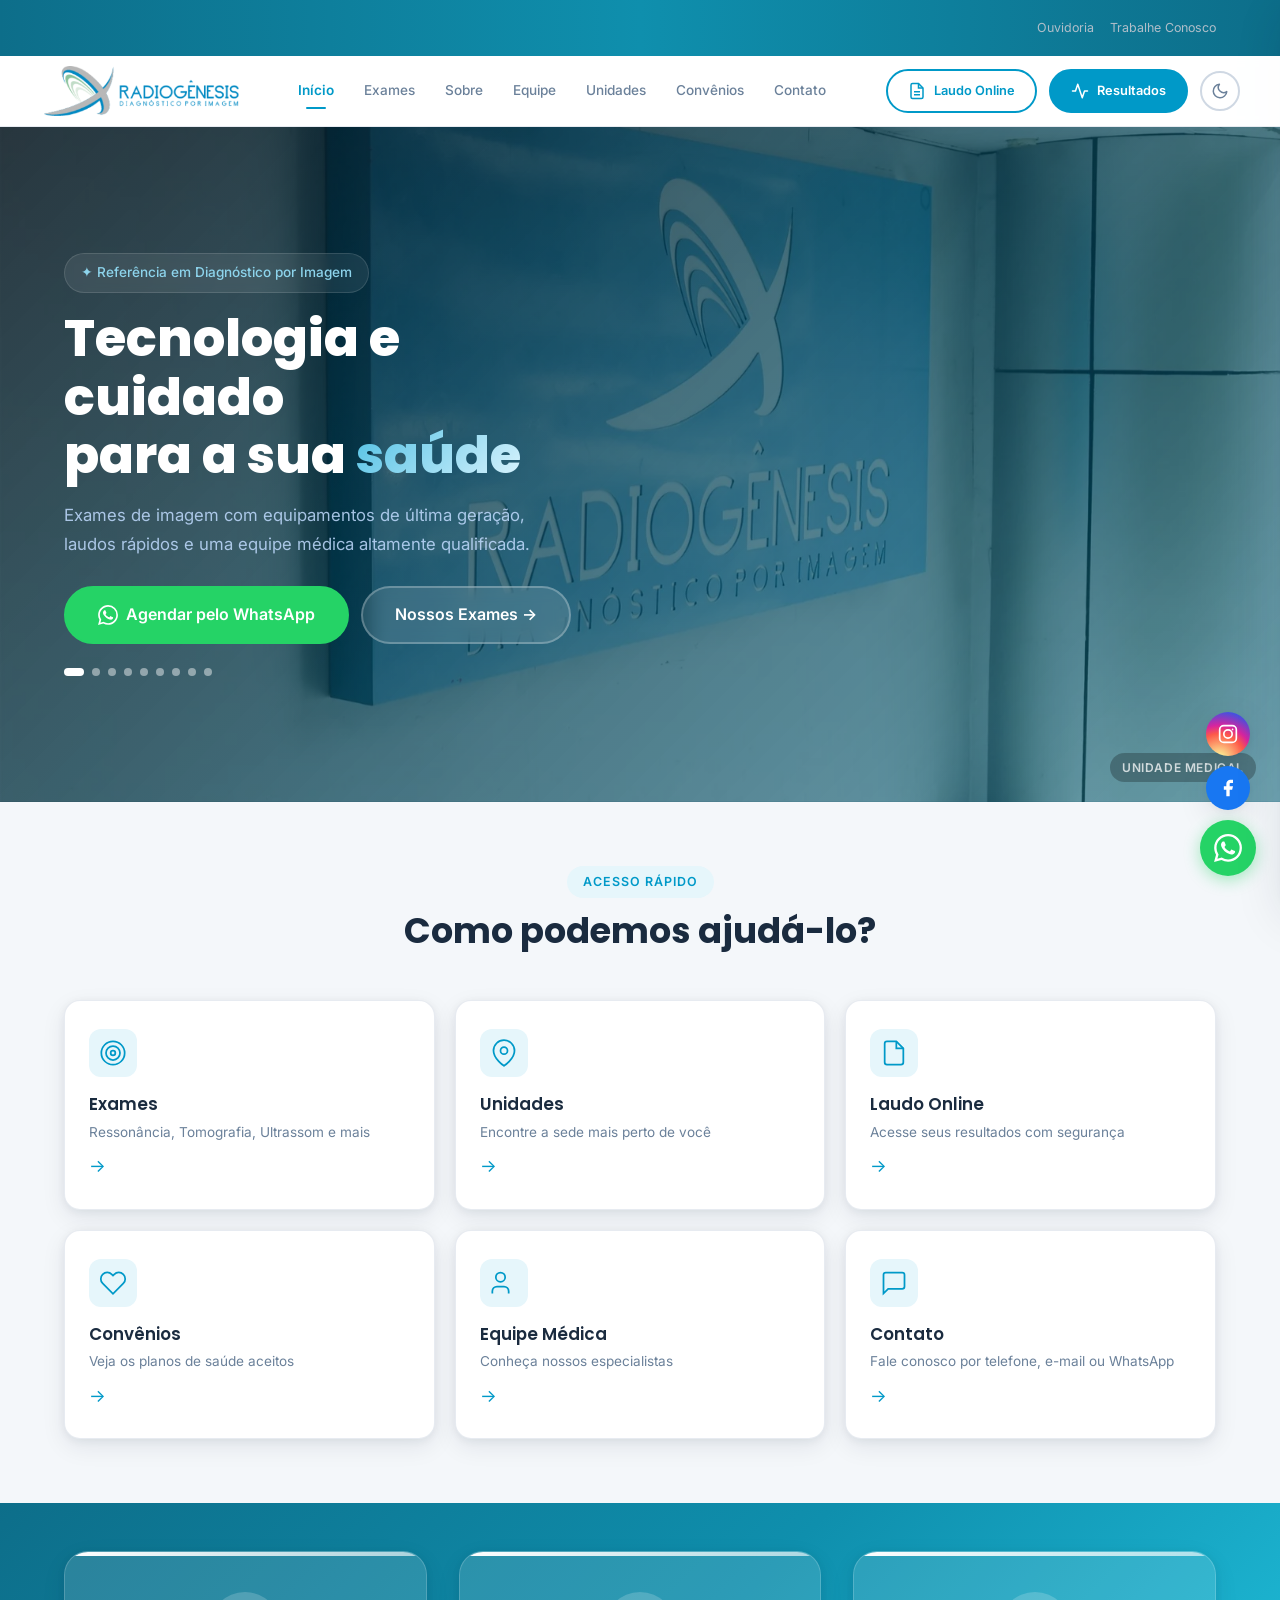
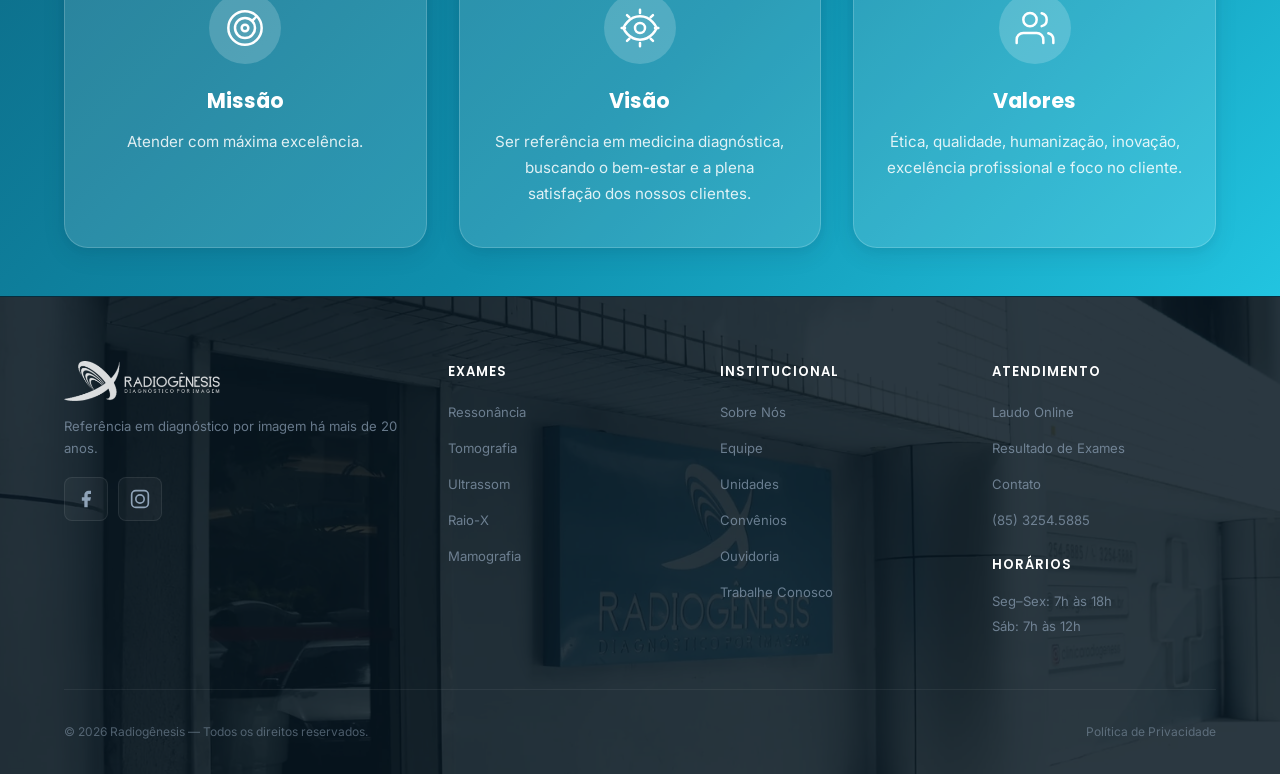
==== commit e2999121: "Pequenas correções" ====
--- a/index.html
+++ b/index.html
@@ -472,42 +472,77 @@
                 </div>
             </section>
 
-            <!-- SEÇÃO 3: Galeria -->
-            <section class="section section--soft">
-                <div class="container">
-                    <div class="section__header">
-                        <span class="section__badge">Estrutura e Instalações</span>
-                        <h2 class="section__title">Nossa Estrutura</h2>
-                        <p style="color:var(--text-muted);font-size:.95rem">Equipamentos de última geração e ambientes pensados para o seu conforto.</p>
-                    </div>
-                    <div class="sobre-galeria">
-                        <div class="sobre-galeria__item sobre-galeria__item--large">
-                            <img src="img/unidades/medical.webp" alt="Unidade Medical" loading="lazy" width="800" height="500">
-                            <div class="sobre-galeria__label">Unidade Medical</div>
-                        </div>
-                        <div class="sobre-galeria__item">
-                            <img src="img/unidades/hospital.webp" alt="Unidade Hospital Gênesis" loading="lazy" width="400" height="300">
-                            <div class="sobre-galeria__label">Unidade Hospital Gênesis</div>
-                        </div>
-                        <div class="sobre-galeria__item">
-                            <img src="img/unidades/bs-tower.webp" alt="Unidade BS Tower" loading="lazy" width="400" height="300">
-                            <div class="sobre-galeria__label">Unidade BS Tower</div>
-                        </div>
-                        <div class="sobre-galeria__item">
-                            <img src="img/exames/ressonancia-magnetica.webp" alt="Ressonância Magnética" loading="lazy" width="400" height="300">
-                            <div class="sobre-galeria__label">Ressonância Magnética</div>
-                        </div>
-                        <div class="sobre-galeria__item">
-                            <img src="img/exames/tomografia-computadorizada.webp" alt="Tomografia Computadorizada" loading="lazy" width="400" height="300">
-                            <div class="sobre-galeria__label">Tomografia Computadorizada</div>
-                        </div>
-                        <div class="sobre-galeria__item">
-                            <img src="img/exames/ultrassonografia-geral.webp" alt="Ultrassonografia" loading="lazy" width="400" height="300">
-                            <div class="sobre-galeria__label">Ultrassonografia</div>
-                        </div>
-                    </div>
-                </div>
-            </section>
+            <!-- GALERIA — Slider com miniaturas -->
+<section class="section section--soft sobre-galeria-section">
+    <div class="container">
+        <div class="section__header">
+            <span class="section__badge">Nossas Instalações</span>
+            <h2 class="section__title">Conheça a Radiogênesis</h2>
+            <p class="section__sub">Em breve, fotos das nossas unidades e equipamentos.</p>
+        </div>
+        <div class="sobre-slider" id="sobreSlider">
+            <!-- Imagem principal -->
+            <div class="sobre-slider__main">
+                <div class="sobre-slider__main-inner" id="sobreSliderMain">
+                    <div class="sobre-placeholder sobre-placeholder--main">
+                        <svg width="48" height="48" viewBox="0 0 24 24" fill="none" stroke="currentColor" stroke-width="1" aria-hidden="true"><rect x="3" y="3" width="18" height="18" rx="2"/><circle cx="8.5" cy="8.5" r="1.5"/><polyline points="21 15 16 10 5 21"/></svg>
+                        <span>Recepção — Unidade Medical</span>
+                    </div>
+                </div>
+                <!-- Setas de navegação -->
+                <button class="sobre-slider__arrow sobre-slider__arrow--prev" id="sliderPrev" aria-label="Anterior">
+                    <svg width="20" height="20" viewBox="0 0 24 24" fill="none" stroke="currentColor" stroke-width="2.5" stroke-linecap="round"><polyline points="15 18 9 12 15 6"/></svg>
+                </button>
+                <button class="sobre-slider__arrow sobre-slider__arrow--next" id="sliderNext" aria-label="Próximo">
+                    <svg width="20" height="20" viewBox="0 0 24 24" fill="none" stroke="currentColor" stroke-width="2.5" stroke-linecap="round"><polyline points="9 18 15 12 9 6"/></svg>
+                </button>
+                <!-- Contador -->
+                <div class="sobre-slider__counter">
+                    <span id="sliderCurrent">1</span> / <span id="sliderTotal">6</span>
+                </div>
+            </div>
+            <!-- Miniaturas -->
+            <div class="sobre-slider__thumbs" id="sobreSliderThumbs">
+                <button class="sobre-slider__thumb active" data-index="0" aria-label="Ver foto 1">
+                    <div class="sobre-placeholder sobre-placeholder--thumb">
+                        <svg width="20" height="20" viewBox="0 0 24 24" fill="none" stroke="currentColor" stroke-width="1" aria-hidden="true"><rect x="3" y="3" width="18" height="18" rx="2"/><circle cx="8.5" cy="8.5" r="1.5"/><polyline points="21 15 16 10 5 21"/></svg>
+                        <span>Recepção</span>
+                    </div>
+                </button>
+                <button class="sobre-slider__thumb" data-index="1" aria-label="Ver foto 2">
+                    <div class="sobre-placeholder sobre-placeholder--thumb">
+                        <svg width="20" height="20" viewBox="0 0 24 24" fill="none" stroke="currentColor" stroke-width="1" aria-hidden="true"><circle cx="12" cy="12" r="10"/><circle cx="12" cy="12" r="6"/><circle cx="12" cy="12" r="2"/></svg>
+                        <span>Ressonância</span>
+                    </div>
+                </button>
+                <button class="sobre-slider__thumb" data-index="2" aria-label="Ver foto 3">
+                    <div class="sobre-placeholder sobre-placeholder--thumb">
+                        <svg width="20" height="20" viewBox="0 0 24 24" fill="none" stroke="currentColor" stroke-width="1" aria-hidden="true"><rect x="2" y="3" width="20" height="14" rx="2"/><line x1="8" y1="21" x2="16" y2="21"/><line x1="12" y1="17" x2="12" y2="21"/></svg>
+                        <span>Tomografia</span>
+                    </div>
+                </button>
+                <button class="sobre-slider__thumb" data-index="3" aria-label="Ver foto 4">
+                    <div class="sobre-placeholder sobre-placeholder--thumb">
+                        <svg width="20" height="20" viewBox="0 0 24 24" fill="none" stroke="currentColor" stroke-width="1" aria-hidden="true"><path d="M22 12h-4l-3 9L9 3l-3 9H2"/></svg>
+                        <span>Ultrassom</span>
+                    </div>
+                </button>
+                <button class="sobre-slider__thumb" data-index="4" aria-label="Ver foto 5">
+                    <div class="sobre-placeholder sobre-placeholder--thumb">
+                        <svg width="20" height="20" viewBox="0 0 24 24" fill="none" stroke="currentColor" stroke-width="1" aria-hidden="true"><path d="M21 10c0 7-9 13-9 13s-9-6-9-13a9 9 0 0 1 18 0z"/><circle cx="12" cy="10" r="3"/></svg>
+                        <span>Hosp. Gênesis</span>
+                    </div>
+                </button>
+                <button class="sobre-slider__thumb" data-index="5" aria-label="Ver foto 6">
+                    <div class="sobre-placeholder sobre-placeholder--thumb">
+                        <svg width="20" height="20" viewBox="0 0 24 24" fill="none" stroke="currentColor" stroke-width="1" aria-hidden="true"><path d="M21 10c0 7-9 13-9 13s-9-6-9-13a9 9 0 0 1 18 0z"/><circle cx="12" cy="10" r="3"/></svg>
+                        <span>BS Tower</span>
+                    </div>
+                </button>
+            </div>
+        </div>
+    </div>
+</section>
 
             <!-- SEÇÃO 4: Missão, Visão e Valores -->
             <section class="section section--white">
@@ -670,10 +705,10 @@
             </div></div></section>
         </div>
 
-        <!-- SUBPÁGINAS DE EXAMES (mantidas iguais, apenas com width/height nas imagens) -->
+        <!-- SUBPÁGINAS DE EXAMES -->
         <div class="page exame-sub" data-page="exames/ressonancia-magnetica" data-exame="ressonancia-magnetica">
             <div class="exame-sub__header page-header"><div class="container">
-                <button class="exame-sub__back btn btn--glass btn--sm" data-back="exames"><svg width="16" height="16" viewBox="0 0 24 24" fill="none" stroke="currentColor" stroke-width="2.5" stroke-linecap="round"><polyline points="15 18 9 12 15 6"/></svg> Voltar para Exames</button>
+                <button class="exame-sub__back btn btn--glass btn--sm" data-back="exames">&lt; Voltar para Exames</button>
                 <h1 class="page-header__title" style="margin-top:16px">Ressonância Magnética</h1>
                 <p class="page-header__sub">A Ressonância Magnética (RM) é um método de diagnóstico por imagem que utiliza campos magnéticos e ondas de rádio para gerar imagens detalhadas dos órgãos e tecidos internos do corpo humano, sem utilizar radiação ionizante.</p>
             </div></div>
@@ -689,7 +724,7 @@
 
         <div class="page exame-sub" data-page="exames/tomografia-computadorizada" data-exame="tomografia-computadorizada">
             <div class="exame-sub__header page-header"><div class="container">
-                <button class="exame-sub__back btn btn--glass btn--sm" data-back="exames"><svg width="16" height="16" viewBox="0 0 24 24" fill="none" stroke="currentColor" stroke-width="2.5" stroke-linecap="round"><polyline points="15 18 9 12 15 6"/></svg> Voltar para Exames</button>
+                <button class="exame-sub__back btn btn--glass btn--sm" data-back="exames">&lt; Voltar para Exames</button>
                 <h1 class="page-header__title" style="margin-top:16px">Tomografia Computadorizada</h1>
                 <p class="page-header__sub">A Tomografia Computadorizada (TC) é um exame de imagem que utiliza raios X e processamento computacional para gerar imagens transversais detalhadas do interior do corpo.</p>
             </div></div>
@@ -705,7 +740,7 @@
 
         <div class="page exame-sub" data-page="exames/biopsia-puncao-marcacao" data-exame="biopsia-puncao-marcacao">
             <div class="exame-sub__header page-header"><div class="container">
-                <button class="exame-sub__back btn btn--glass btn--sm" data-back="exames"><svg width="16" height="16" viewBox="0 0 24 24" fill="none" stroke="currentColor" stroke-width="2.5" stroke-linecap="round"><polyline points="15 18 9 12 15 6"/></svg> Voltar para Exames</button>
+                <button class="exame-sub__back btn btn--glass btn--sm" data-back="exames">&lt; Voltar para Exames</button>
                 <h1 class="page-header__title" style="margin-top:16px">Biópsia, Punção e Marcação Cirúrgica</h1>
                 <p class="page-header__sub">Procedimentos minimamente invasivos realizados sob guia de imagem para coleta de amostras de tecido, aspiração de líquidos ou marcação de lesões para cirurgia.</p>
             </div></div>
@@ -721,7 +756,7 @@
 
         <div class="page exame-sub" data-page="exames/raio-x-digital" data-exame="raio-x-digital">
             <div class="exame-sub__header page-header"><div class="container">
-                <button class="exame-sub__back btn btn--glass btn--sm" data-back="exames"><svg width="16" height="16" viewBox="0 0 24 24" fill="none" stroke="currentColor" stroke-width="2.5" stroke-linecap="round"><polyline points="15 18 9 12 15 6"/></svg> Voltar para Exames</button>
+                <button class="exame-sub__back btn btn--glass btn--sm" data-back="exames">&lt; Voltar para Exames</button>
                 <h1 class="page-header__title" style="margin-top:16px">Raio-X Digital</h1>
                 <p class="page-header__sub">O Raio-X Digital utiliza radiação ionizante em baixa dose para gerar imagens de estruturas internas do corpo com alta resolução e menor exposição.</p>
             </div></div>
@@ -737,7 +772,7 @@
 
         <div class="page exame-sub" data-page="exames/mamografia-digital" data-exame="mamografia-digital">
             <div class="exame-sub__header page-header"><div class="container">
-                <button class="exame-sub__back btn btn--glass btn--sm" data-back="exames"><svg width="16" height="16" viewBox="0 0 24 24" fill="none" stroke="currentColor" stroke-width="2.5" stroke-linecap="round"><polyline points="15 18 9 12 15 6"/></svg> Voltar para Exames</button>
+                <button class="exame-sub__back btn btn--glass btn--sm" data-back="exames">&lt; Voltar para Exames</button>
                 <h1 class="page-header__title" style="margin-top:16px">Mamografia Digital</h1>
                 <p class="page-header__sub">A Mamografia Digital é o exame padrão-ouro para rastreamento e diagnóstico precoce do câncer de mama, identificando alterações antes mesmo de serem palpáveis.</p>
             </div></div>
@@ -753,7 +788,7 @@
 
         <div class="page exame-sub" data-page="exames/ultrassonografia-doppler" data-exame="ultrassonografia-doppler">
             <div class="exame-sub__header page-header"><div class="container">
-                <button class="exame-sub__back btn btn--glass btn--sm" data-back="exames"><svg width="16" height="16" viewBox="0 0 24 24" fill="none" stroke="currentColor" stroke-width="2.5" stroke-linecap="round"><polyline points="15 18 9 12 15 6"/></svg> Voltar para Exames</button>
+                <button class="exame-sub__back btn btn--glass btn--sm" data-back="exames">&lt; Voltar para Exames</button>
                 <h1 class="page-header__title" style="margin-top:16px">Ultrassonografia com Doppler</h1>
                 <p class="page-header__sub">O Doppler avalia o fluxo sanguíneo em artérias e veias em tempo real, identificando obstruções, tromboses e alterações vasculares com precisão.</p>
             </div></div>
@@ -769,7 +804,7 @@
 
         <div class="page exame-sub" data-page="exames/densitometria-ossea" data-exame="densitometria-ossea">
             <div class="exame-sub__header page-header"><div class="container">
-                <button class="exame-sub__back btn btn--glass btn--sm" data-back="exames"><svg width="16" height="16" viewBox="0 0 24 24" fill="none" stroke="currentColor" stroke-width="2.5" stroke-linecap="round"><polyline points="15 18 9 12 15 6"/></svg> Voltar para Exames</button>
+                <button class="exame-sub__back btn btn--glass btn--sm" data-back="exames">&lt; Voltar para Exames</button>
                 <h1 class="page-header__title" style="margin-top:16px">Densitometria Óssea</h1>
                 <p class="page-header__sub">A Densitometria Óssea (DEXA) mede a densidade mineral dos ossos, sendo o método mais preciso para diagnóstico de osteoporose e osteopenia.</p>
             </div></div>
@@ -785,7 +820,7 @@
 
         <div class="page exame-sub" data-page="exames/mamotomia" data-exame="mamotomia">
             <div class="exame-sub__header page-header"><div class="container">
-                <button class="exame-sub__back btn btn--glass btn--sm" data-back="exames"><svg width="16" height="16" viewBox="0 0 24 24" fill="none" stroke="currentColor" stroke-width="2.5" stroke-linecap="round"><polyline points="15 18 9 12 15 6"/></svg> Voltar para Exames</button>
+                <button class="exame-sub__back btn btn--glass btn--sm" data-back="exames">&lt; Voltar para Exames</button>
                 <h1 class="page-header__title" style="margin-top:16px">Mamotomia</h1>
                 <p class="page-header__sub">A Mamotomia é um procedimento de biópsia minimamente invasivo guiado por imagem para investigação de microcalcificações e nódulos não palpáveis.</p>
             </div></div>
@@ -801,7 +836,7 @@
 
         <div class="page exame-sub" data-page="exames/ultrassonografia-geral" data-exame="ultrassonografia-geral">
             <div class="exame-sub__header page-header"><div class="container">
-                <button class="exame-sub__back btn btn--glass btn--sm" data-back="exames"><svg width="16" height="16" viewBox="0 0 24 24" fill="none" stroke="currentColor" stroke-width="2.5" stroke-linecap="round"><polyline points="15 18 9 12 15 6"/></svg> Voltar para Exames</button>
+                <button class="exame-sub__back btn btn--glass btn--sm" data-back="exames">&lt; Voltar para Exames</button>
                 <h1 class="page-header__title" style="margin-top:16px">Ultrassonografia Geral</h1>
                 <p class="page-header__sub">A Ultrassonografia utiliza ondas sonoras de alta frequência para gerar imagens dos órgãos e estruturas internas do corpo, sem uso de radiação ionizante.</p>
             </div></div>
--- a/style.css
+++ b/style.css
@@ -174,7 +174,7 @@
 .btn--block{width:100%}
 
 /* ---- TOP BAR ---- */
-.top-bar{background:var(--bg-navy-deep);color:var(--gray-300);font-size:.78rem;padding:6px 0}
+.top-bar{background:linear-gradient(90deg, #0D6E8A 0%, #0F8FAD 50%, #0D6E8A 100%);color:#fff;font-size:.78rem;padding:6px 0}
 .top-bar__inner{display:flex;justify-content:space-between;align-items:center;flex-wrap:wrap;gap:6px}
 .top-bar__left,.top-bar__right{display:flex;align-items:center;gap:16px}
 .top-bar__link{display:flex;align-items:center;gap:6px;color:var(--gray-300);cursor:pointer;min-height:var(--touch-min);padding:4px 0}
@@ -1810,71 +1810,233 @@
     .about-historia { grid-template-columns: 1fr; gap: 32px; }
 }
 
-/* ---- GALERIA ---- */
-.sobre-galeria {
-    display: grid;
-    grid-template-columns: repeat(3, 1fr);
-    grid-template-rows: auto auto;
-    gap: clamp(10px, 2vw, 16px);
-}
-.sobre-galeria__item {
+/* ================================================
+   SLIDER DE FOTOS — PÁGINA SOBRE
+   ================================================ */
+
+.sobre-galeria-section .section__sub {
+    color: var(--text-muted);
+    font-size: 0.95rem;
+    margin-top: 6px;
+}
+
+/* Container principal do slider */
+.sobre-slider {
+    display: flex;
+    flex-direction: column;
+    gap: 12px;
+}
+
+/* Imagem principal */
+.sobre-slider__main {
     position: relative;
-    border-radius: var(--radius-lg);
+    width: 100%;
+    aspect-ratio: 16/7;
+    border-radius: var(--radius-xl);
     overflow: hidden;
-    background: var(--gray-100);
-    aspect-ratio: 4/3;
-}
-.sobre-galeria__item--large {
-    grid-column: span 2;
-    aspect-ratio: 16/9;
-}
-.sobre-galeria__item img {
+    background: var(--bg-white);
+    border: 1.5px dashed rgba(0, 153, 200, 0.2);
+}
+
+.sobre-slider__main-inner {
+    width: 100%;
+    height: 100%;
+}
+
+/* Imagem real no principal — quando disponível */
+.sobre-slider__main-inner img {
     width: 100%;
     height: 100%;
     object-fit: cover;
     display: block;
-    transition: transform .45s ease;
-}
-.sobre-galeria__item:hover img {
-    transform: scale(1.05);
-}
-.sobre-galeria__label {
+}
+
+/* Placeholder da imagem principal */
+.sobre-placeholder--main {
+    width: 100%;
+    height: 100%;
+    display: flex;
+    flex-direction: column;
+    align-items: center;
+    justify-content: center;
+    gap: 12px;
+    color: var(--text-muted);
+    background: var(--bg-white);
+}
+
+.sobre-placeholder--main svg {
+    opacity: 0.25;
+    color: var(--primary-color);
+}
+
+.sobre-placeholder--main span {
+    font-size: 0.9rem;
+    font-weight: 500;
+    opacity: 0.5;
+    letter-spacing: 0.01em;
+}
+
+/* Setas de navegação */
+.sobre-slider__arrow {
     position: absolute;
-    bottom: 0; left: 0; right: 0;
-    padding: 24px 16px 12px;
-    background: linear-gradient(to top, rgba(6,21,32,.7), transparent);
-    color: #fff;
-    font-size: .78rem;
+    top: 50%;
+    transform: translateY(-50%);
+    width: 40px;
+    height: 40px;
+    border-radius: 50%;
+    border: none;
+    background: rgba(255, 255, 255, 0.9);
+    color: var(--text-heading);
+    display: flex;
+    align-items: center;
+    justify-content: center;
+    cursor: pointer;
+    box-shadow: var(--shadow-md);
+    transition: background 0.2s ease, transform 0.2s ease;
+    z-index: 2;
+}
+
+.sobre-slider__arrow--prev { left: 12px; }
+.sobre-slider__arrow--next { right: 12px; }
+
+.sobre-slider__arrow:hover {
+    background: #fff;
+    transform: translateY(-50%) scale(1.08);
+}
+
+/* Contador */
+.sobre-slider__counter {
+    position: absolute;
+    bottom: 12px;
+    right: 14px;
+    font-size: 0.75rem;
     font-weight: 600;
-    letter-spacing: .03em;
-}
+    color: rgba(255, 255, 255, 0.9);
+    background: rgba(0, 0, 0, 0.35);
+    padding: 4px 10px;
+    border-radius: var(--radius-full);
+    backdrop-filter: blur(4px);
+    z-index: 2;
+}
+
+/* Faixa de miniaturas */
+.sobre-slider__thumbs {
+    display: grid;
+    grid-template-columns: repeat(6, 1fr);
+    gap: 8px;
+}
+
+.sobre-slider__thumb {
+    aspect-ratio: 4/3;
+    border-radius: var(--radius-md);
+    overflow: hidden;
+    border: 2px solid transparent;
+    cursor: pointer;
+    padding: 0;
+    background: none;
+    transition: border-color 0.2s ease, transform 0.2s ease;
+}
+
+.sobre-slider__thumb:hover {
+    transform: translateY(-2px);
+    border-color: var(--primary-300);
+}
+
+.sobre-slider__thumb.active {
+    border-color: var(--primary-color);
+    box-shadow: 0 0 0 2px rgba(0, 153, 200, 0.2);
+}
+
+/* Imagem real na miniatura */
+.sobre-slider__thumb img {
+    width: 100%;
+    height: 100%;
+    object-fit: cover;
+    display: block;
+}
+
+/* Placeholder das miniaturas */
+.sobre-placeholder--thumb {
+    width: 100%;
+    height: 100%;
+    min-height: 60px;
+    display: flex;
+    flex-direction: column;
+    align-items: center;
+    justify-content: center;
+    gap: 4px;
+    background: var(--bg-white);
+    border: 1.5px dashed rgba(0, 153, 200, 0.2);
+    border-radius: calc(var(--radius-md) - 2px);
+    color: var(--text-muted);
+    padding: 6px 4px;
+    transition: background 0.2s ease;
+}
+
+.sobre-slider__thumb.active .sobre-placeholder--thumb,
+.sobre-slider__thumb:hover .sobre-placeholder--thumb {
+    background: var(--primary-50);
+}
+
+.sobre-placeholder--thumb svg {
+    opacity: 0.3;
+    color: var(--primary-color);
+    flex-shrink: 0;
+}
+
+.sobre-placeholder--thumb span {
+    font-size: 0.62rem;
+    font-weight: 500;
+    text-align: center;
+    opacity: 0.55;
+    line-height: 1.2;
+}
+
+/* Dark mode */
+[data-theme="dark"] .sobre-slider__main {
+    background: var(--bg-soft);
+    border-color: rgba(56, 189, 248, 0.15);
+}
+[data-theme="dark"] .sobre-placeholder--main,
+[data-theme="dark"] .sobre-placeholder--thumb {
+    background: var(--bg-white);
+    border-color: rgba(56, 189, 248, 0.15);
+}
+[data-theme="dark"] .sobre-slider__thumb.active .sobre-placeholder--thumb,
+[data-theme="dark"] .sobre-slider__thumb:hover .sobre-placeholder--thumb {
+    background: var(--primary-50);
+}
+[data-theme="dark"] .sobre-slider__arrow {
+    background: rgba(30, 41, 59, 0.9);
+    color: var(--text-heading);
+}
+[data-theme="dark"] .sobre-slider__arrow:hover {
+    background: var(--bg-white);
+}
+
+/* Responsivo */
 @media (max-width: 768px) {
-    .sobre-galeria { grid-template-columns: 1fr 1fr; }
-    .sobre-galeria__item--large { grid-column: span 2; }
-}
+    .sobre-slider__main {
+        aspect-ratio: 16/9;
+        border-radius: var(--radius-lg);
+    }
+    .sobre-slider__thumbs {
+        grid-template-columns: repeat(3, 1fr);
+    }
+}
+
 @media (max-width: 480px) {
-    .sobre-galeria { grid-template-columns: 1fr; }
-    .sobre-galeria__item--large { grid-column: span 1; aspect-ratio: 16/9; }
-}
-
-/* Dark mode */
-[data-theme="dark"] .mvv-card {
-    background: var(--bg-white);
-    border-color: var(--gray-200);
-}
-[data-theme="dark"] .mvv-card__icon {
-    background: var(--primary-50);
-}
-[data-theme="dark"] .timeline-item:not(:last-child)::after {
-    background: var(--gray-200);
-}
-[data-theme="dark"] .timeline-item__dot {
-    box-shadow: 0 0 0 4px var(--primary-50);
-}
-[data-theme="dark"] .sobre-galeria__item {
-    background: var(--bg-soft);
-}
-
+    .sobre-slider__thumbs {
+        grid-template-columns: repeat(3, 1fr);
+        gap: 6px;
+    }
+    .sobre-slider__arrow {
+        width: 34px;
+        height: 34px;
+    }
+    .sobre-slider__arrow--prev { left: 8px; }
+    .sobre-slider__arrow--next { right: 8px; }
+}
 /* ================================================
    SOCIAL FLOAT — WhatsApp + Instagram + Facebook
    ================================================ */
@@ -2051,4 +2213,28 @@
     transition: width .1s linear;
 }
 .rg-player__progress:hover .rg-player__progress-bar { height: 6px; }
-.rg-player__progress:hover .rg-player__progress-fill { height: 6px; }+.rg-player__progress:hover .rg-player__progress-fill { height: 6px; }
+
+/* ================================================
+   SLIDER SOBRE — animação de deslize
+   ================================================ */
+.sobre-slider__main {
+    overflow: hidden;
+}
+
+.sobre-slider__main-inner {
+    display: flex;
+    transition: transform 0.4s cubic-bezier(.4,0,.2,1);
+}
+
+/* Garante que o clique no botão de voltar sempre chegue ao button */
+.exame-sub__back svg {
+    pointer-events: none;
+}
+
+/*Nova Adição para a tela de inicio no tema escuro*/
+[data-theme="dark"] .hero__badge {
+    background: rgba(56, 189, 248, 0.15);
+    border-color: rgba(56, 189, 248, 0.30);
+    color: #e0f2fe;
+}
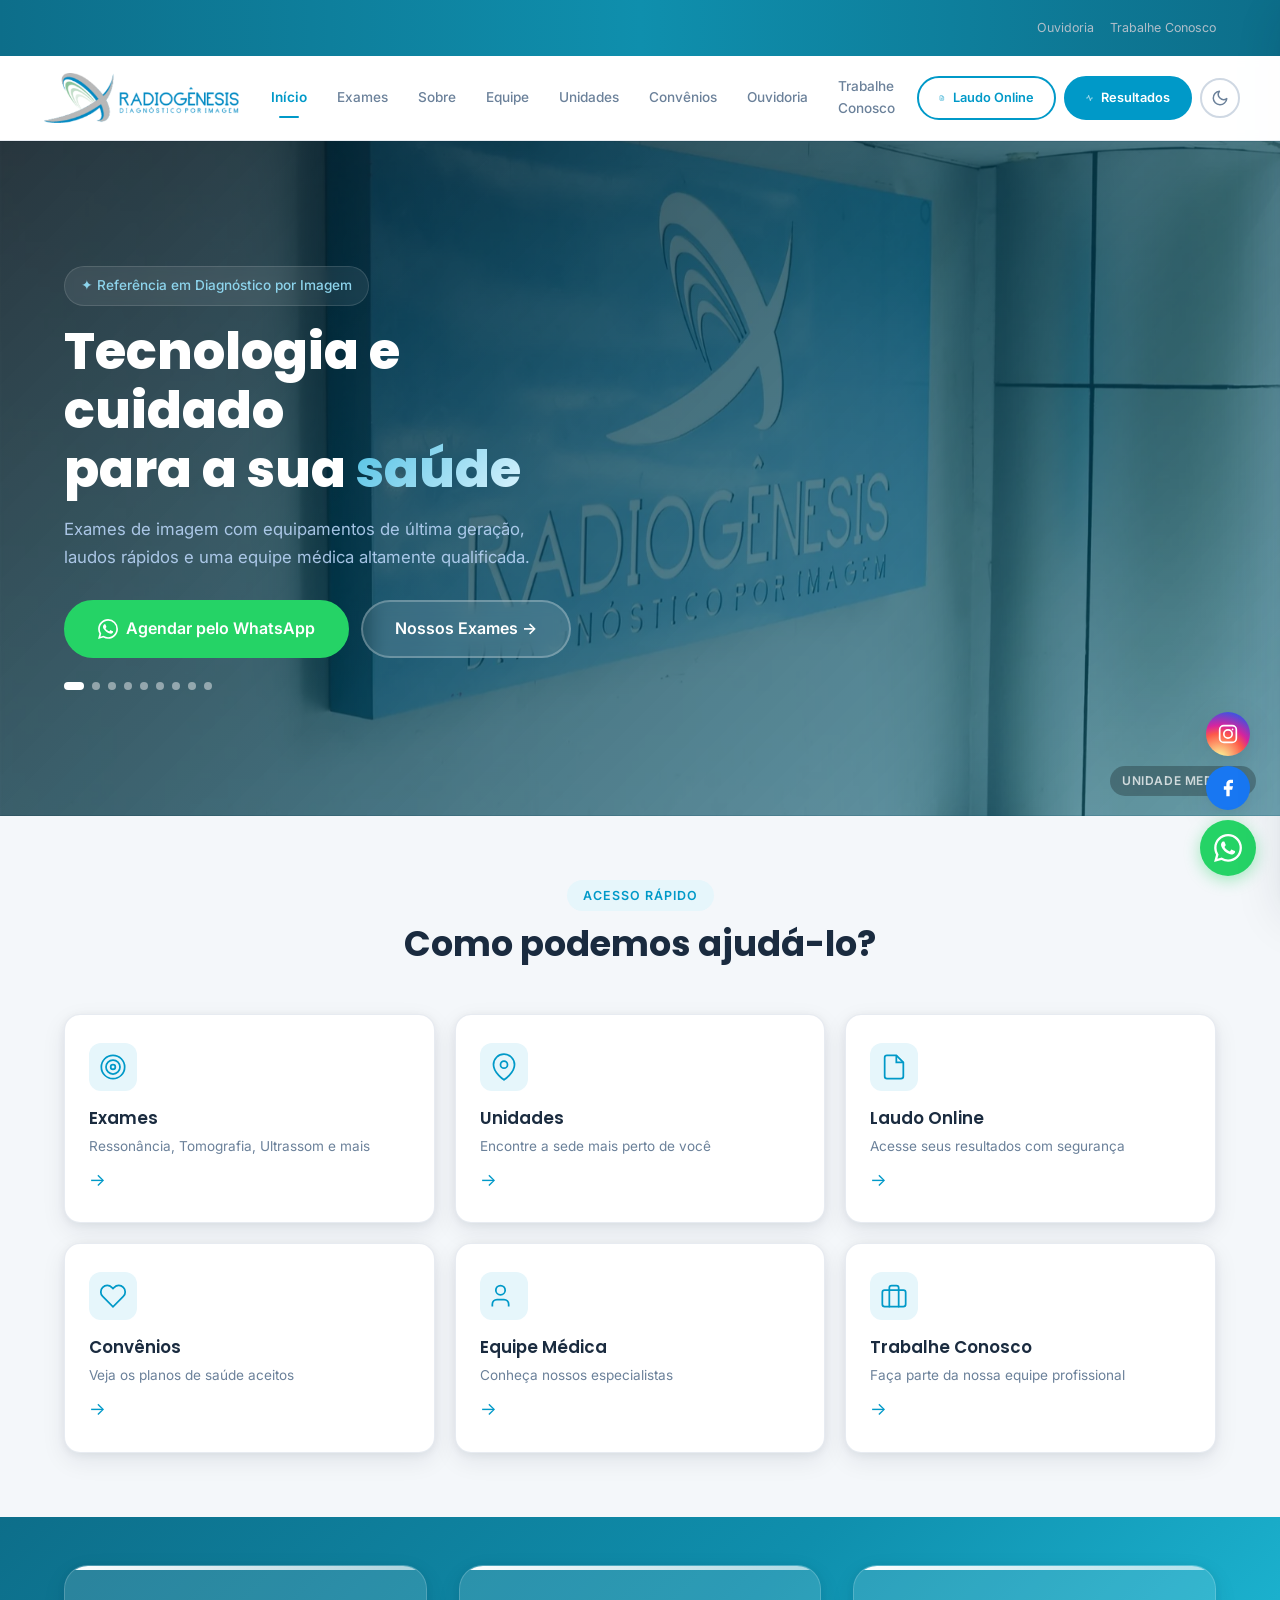
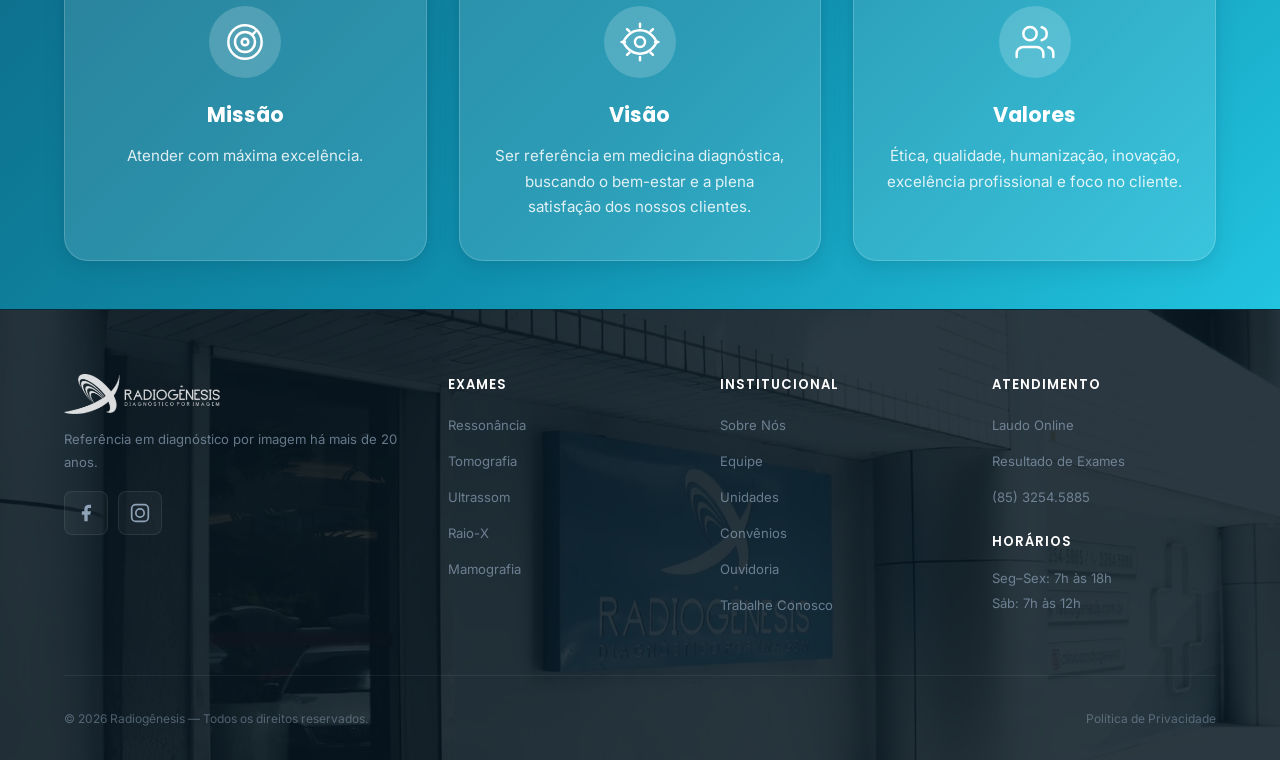
==== commit 8487d5c5: "Alguma correções" ====
--- a/index.html
+++ b/index.html
@@ -22,7 +22,7 @@
     <link rel="preconnect" href="https://fonts.googleapis.com">
     <link rel="preconnect" href="https://fonts.gstatic.com" crossorigin>
     <link rel="dns-prefetch" href="https://api.whatsapp.com">
-    <link rel="stylesheet" href="style.css">
+    <link rel="stylesheet" href="assets/css/main.css">
     <link href="https://fonts.googleapis.com/css2?family=Inter:wght@300;400;500;600;700;800&family=Poppins:wght@600;700;800&display=swap" rel="stylesheet" media="print" onload="this.media='all'">
     <noscript><link href="https://fonts.googleapis.com/css2?family=Inter:wght@300;400;500;600;700;800&family=Poppins:wght@600;700;800&display=swap" rel="stylesheet"></noscript>
     <link rel="icon" type="image/png" sizes="32x32" href="img/favicon.png">
@@ -57,7 +57,6 @@
                 <li><a href="#equipe" class="mobile-menu__link spa-link" data-page="equipe">Equipe</a></li>
                 <li><a href="#unidades" class="mobile-menu__link spa-link" data-page="unidades">Unidades</a></li>
                 <li><a href="#convenios" class="mobile-menu__link spa-link" data-page="convenios">Convênios</a></li>
-                <li><a href="#contato" class="mobile-menu__link spa-link" data-page="contato">Contato</a></li>
                 <li><a href="#ouvidoria" class="mobile-menu__link spa-link" data-page="ouvidoria">Ouvidoria</a></li>
                 <li><a href="#trabalhe-conosco" class="mobile-menu__link spa-link" data-page="trabalhe-conosco">Trabalhe Conosco</a></li>
             </ul>
@@ -77,9 +76,7 @@
     <!-- ===== TOP BAR ===== -->
     <div class="top-bar">
         <div class="container top-bar__inner">
-            <div class="top-bar__left">
-
-            </div>
+            <div class="top-bar__left"></div>
             <div class="top-bar__right">
                 <a href="#ouvidoria" class="top-bar__link spa-link" data-page="ouvidoria">Ouvidoria</a>
                 <a href="#trabalhe-conosco" class="top-bar__link spa-link top-bar__link--hide-tablet" data-page="trabalhe-conosco">Trabalhe Conosco</a>
@@ -91,7 +88,6 @@
     <header class="header" id="header">
         <div class="container header__inner">
             <a href="#inicio" class="header__logo spa-link" data-page="inicio">
-                <!-- CORREÇÃO CLS: width/height explícitos -->
                 <img src="img/top.png" alt="Logo Radiogênesis" class="header__logo-img" width="180" height="50" fetchpriority="high">
             </a>
             <nav class="nav" id="nav">
@@ -102,7 +98,8 @@
                     <li><a href="#equipe" class="nav__link spa-link" data-page="equipe">Equipe</a></li>
                     <li><a href="#unidades" class="nav__link spa-link" data-page="unidades">Unidades</a></li>
                     <li><a href="#convenios" class="nav__link spa-link" data-page="convenios">Convênios</a></li>
-                    <li><a href="#contato" class="nav__link spa-link" data-page="contato">Contato</a></li>
+                    <li><a href="#ouvidoria" class="nav__link spa-link" data-page="ouvidoria">Ouvidoria</a></li>
+                    <li><a href="#trabalhe-conosco" class="nav__link spa-link" data-page="trabalhe-conosco">Trabalhe Conosco</a></li>
                 </ul>
             </nav>
             <div class="header__actions">
@@ -133,8 +130,6 @@
         <!-- PAGE: INÍCIO -->
         <div class="page active" data-page="inicio">
             <section class="hero">
-                <!-- CORREÇÃO LAZY LOAD: slides usam data-bg em vez de style inline -->
-                <!-- O JS carrega o background apenas quando o slide está ativo ou prestes a aparecer -->
                 <div class="hero__bg-carousel hero__bg-carousel--desktop" id="heroCarousel">
                     <div class="hero__bg-slide active" data-bg="img/inicio/medical.webp" data-label="Unidade Medical"></div>
                     <div class="hero__bg-slide" data-bg="img/inicio/medical1.webp" data-label="Unidade Medical"></div>
@@ -217,42 +212,48 @@
                             <h3>Equipe Médica</h3><p>Conheça nossos especialistas</p>
                             <span class="quick-card__arrow">→</span>
                         </a>
-                        <a href="#contato" class="quick-card spa-link" data-page="contato">
-                            <div class="quick-card__icon"><svg width="28" height="28" viewBox="0 0 24 24" fill="none" stroke="currentColor" stroke-width="1.5"><path d="M21 15a2 2 0 0 1-2 2H7l-4 4V5a2 2 0 0 1 2-2h14a2 2 0 0 1 2 2z"/></svg></div>
-                            <h3>Contato</h3><p>Fale conosco por telefone, e-mail ou WhatsApp</p>
-                            <span class="quick-card__arrow">→</span>
-                        </a>
+                        <a href="#trabalhe-conosco" class="quick-card spa-link" data-page="trabalhe-conosco">
+    <div class="quick-card__icon">
+        <svg width="28" height="28" viewBox="0 0 24 24" fill="none" stroke="currentColor" stroke-width="1.5" stroke-linecap="round" stroke-linejoin="round">
+            <rect x="2" y="7" width="20" height="14" rx="2" ry="2"></rect>
+            <path d="M16 21V5a2 2 0 0 0-2-2h-4a2 2 0 0 0-2 2v16"></path>
+        </svg>
+    </div>
+    <h3>Trabalhe Conosco</h3>
+    <p>Faça parte da nossa equipe profissional</p>
+    <span class="quick-card__arrow">→</span>
+</a>
                     </div>
                 </div>
             </section>
 
             <section class="section section--navy-strip">
-    <div class="container">
-        <div class="mvv-grid">
-            <div class="mvv-card">
-                <div class="mvv-card__icon">
-                    <svg width="40" height="40" viewBox="0 0 24 24" fill="none" stroke="currentColor" stroke-width="1.5" stroke-linecap="round" stroke-linejoin="round"><circle cx="12" cy="12" r="10"/><circle cx="12" cy="12" r="6"/><circle cx="12" cy="12" r="2"/><path d="m16.24 7.76 1.42-1.42"/><path d="m18.36 5.64.01-.01"/></svg>
-                </div>
-                <h3 class="mvv-card__title">Missão</h3>
-                <p class="mvv-card__text">Atender com máxima excelência.</p>
-            </div>
-            <div class="mvv-card">
-                <div class="mvv-card__icon">
-                    <svg width="40" height="40" viewBox="0 0 24 24" fill="none" stroke="currentColor" stroke-width="1.5" stroke-linecap="round" stroke-linejoin="round"><path d="M2 12s3-7 10-7 10 7 10 7-3 7-10 7-10-7-10-7Z"/><circle cx="12" cy="12" r="3"/><path d="M12 1v2M12 21v2M4.22 4.22l1.42 1.42M18.36 18.36l1.42 1.42M1 12h2M21 12h2M4.22 19.78l1.42-1.42M18.36 5.64l1.42-1.42"/></svg>
-                </div>
-                <h3 class="mvv-card__title">Visão</h3>
-                <p class="mvv-card__text">Ser referência em medicina diagnóstica, buscando o bem-estar e a plena satisfação dos nossos clientes.</p>
-            </div>
-            <div class="mvv-card">
-                <div class="mvv-card__icon">
-                    <svg width="40" height="40" viewBox="0 0 24 24" fill="none" stroke="currentColor" stroke-width="1.5" stroke-linecap="round" stroke-linejoin="round"><path d="M17 21v-2a4 4 0 0 0-4-4H5a4 4 0 0 0-4 4v2"/><circle cx="9" cy="7" r="4"/><path d="M23 21v-2a4 4 0 0 0-3-3.87"/><path d="M16 3.13a4 4 0 0 1 0 7.75"/></svg>
-                </div>
-                <h3 class="mvv-card__title">Valores</h3>
-                <p class="mvv-card__text">Ética, qualidade, humanização, inovação, excelência profissional e foco no cliente.</p>
-            </div>
-        </div>
-    </div>
-</section>
+                <div class="container">
+                    <div class="mvv-grid">
+                        <div class="mvv-card">
+                            <div class="mvv-card__icon">
+                                <svg width="40" height="40" viewBox="0 0 24 24" fill="none" stroke="currentColor" stroke-width="1.5" stroke-linecap="round" stroke-linejoin="round"><circle cx="12" cy="12" r="10"/><circle cx="12" cy="12" r="6"/><circle cx="12" cy="12" r="2"/><path d="m16.24 7.76 1.42-1.42"/><path d="m18.36 5.64.01-.01"/></svg>
+                            </div>
+                            <h3 class="mvv-card__title">Missão</h3>
+                            <p class="mvv-card__text">Atender com máxima excelência.</p>
+                        </div>
+                        <div class="mvv-card">
+                            <div class="mvv-card__icon">
+                                <svg width="40" height="40" viewBox="0 0 24 24" fill="none" stroke="currentColor" stroke-width="1.5" stroke-linecap="round" stroke-linejoin="round"><path d="M2 12s3-7 10-7 10 7 10 7-3 7-10 7-10-7-10-7Z"/><circle cx="12" cy="12" r="3"/><path d="M12 1v2M12 21v2M4.22 4.22l1.42 1.42M18.36 18.36l1.42 1.42M1 12h2M21 12h2M4.22 19.78l1.42-1.42M18.36 5.64l1.42-1.42"/></svg>
+                            </div>
+                            <h3 class="mvv-card__title">Visão</h3>
+                            <p class="mvv-card__text">Ser referência em medicina diagnóstica, buscando o bem-estar e a plena satisfação dos nossos clientes.</p>
+                        </div>
+                        <div class="mvv-card">
+                            <div class="mvv-card__icon">
+                                <svg width="40" height="40" viewBox="0 0 24 24" fill="none" stroke="currentColor" stroke-width="1.5" stroke-linecap="round" stroke-linejoin="round"><path d="M17 21v-2a4 4 0 0 0-4-4H5a4 4 0 0 0-4 4v2"/><circle cx="9" cy="7" r="4"/><path d="M23 21v-2a4 4 0 0 0-3-3.87"/><path d="M16 3.13a4 4 0 0 1 0 7.75"/></svg>
+                            </div>
+                            <h3 class="mvv-card__title">Valores</h3>
+                            <p class="mvv-card__text">Ética, qualidade, humanização, inovação, excelência profissional e foco no cliente.</p>
+                        </div>
+                    </div>
+                </div>
+            </section>
         </div>
         <!-- FIM PAGE: INÍCIO -->
 
@@ -359,74 +360,66 @@
                             </div>
                         </div>
                     </div>
-                    <div class="section-cta">
-                        <p>Não encontrou o exame que procura?</p>
-                        <a href="#contato" class="btn btn--primary btn--touch spa-link" data-page="contato">Fale Conosco</a>
-                    </div>
                 </div>
             </section>
         </div>
 
-       <!-- PAGE: SOBRE -->
+        <!-- PAGE: SOBRE -->
         <div class="page" data-page="sobre">
             <div class="page-header"><div class="container"><span class="section__badge section__badge--light">Institucional</span><h1 class="page-header__title">Quem Somos</h1><p class="page-header__sub">Tradição e inovação há mais de 20 anos.</p></div></div>
 
-            <!-- SEÇÃO 1: Vídeo + Texto -->
             <section class="section section--soft">
                 <div class="container">
                     <div class="about">
                         <div class="about__image">
                             <div class="about__video-wrapper">
-    <p id="video-desc" class="sr-only">Vídeo institucional da Radiogênesis mostrando as instalações, equipamentos de diagnóstico por imagem e a equipe médica das unidades em Fortaleza.</p>
-    <div class="rg-player" id="rgPlayer">
-        <video class="rg-player__video" src="vid/radiogenesis.mp4" preload="none" playsinline
-            poster="img/OpenGraph/og-image.webp"
-            aria-label="Vídeo institucional Radiogênesis"
-            aria-describedby="video-desc">
-            Seu navegador não suporta vídeo HTML5.
-        </video>
-        <!-- Botão de play central -->
-        <button class="rg-player__big-play" aria-label="Reproduzir vídeo">
-            <svg width="32" height="32" viewBox="0 0 24 24" fill="currentColor"><polygon points="5 3 19 12 5 21 5 3"/></svg>
-        </button>
-        <!-- Controles -->
-        <div class="rg-player__controls">
-            <button class="rg-player__btn rg-player__play" aria-label="Play/Pause">
-                <svg class="icon-play" width="18" height="18" viewBox="0 0 24 24" fill="currentColor"><polygon points="5 3 19 12 5 21 5 3"/></svg>
-                <svg class="icon-pause" width="18" height="18" viewBox="0 0 24 24" fill="currentColor" style="display:none"><rect x="6" y="4" width="4" height="16"/><rect x="14" y="4" width="4" height="16"/></svg>
-            </button>
-            <span class="rg-player__time rg-player__time--current">0:00</span>
-            <div class="rg-player__progress">
-                <div class="rg-player__progress-bar"></div>
-                <div class="rg-player__progress-fill"></div>
-            </div>
-            <span class="rg-player__time rg-player__time--total">0:00</span>
-            <button class="rg-player__btn rg-player__mute" aria-label="Mudo/Som">
-                <svg class="icon-sound" width="18" height="18" viewBox="0 0 24 24" fill="none" stroke="currentColor" stroke-width="2"><polygon points="11 5 6 9 2 9 2 15 6 15 11 19 11 5"/><path d="M15.54 8.46a5 5 0 0 1 0 7.07"/><path d="M19.07 4.93a10 10 0 0 1 0 14.14"/></svg>
-                <svg class="icon-muted" width="18" height="18" viewBox="0 0 24 24" fill="none" stroke="currentColor" stroke-width="2" style="display:none"><polygon points="11 5 6 9 2 9 2 15 6 15 11 19 11 5"/><line x1="23" y1="9" x2="17" y2="15"/><line x1="17" y1="9" x2="23" y2="15"/></svg>
-            </button>
-            <button class="rg-player__btn rg-player__fullscreen" aria-label="Tela cheia">
-                <svg width="18" height="18" viewBox="0 0 24 24" fill="none" stroke="currentColor" stroke-width="2"><polyline points="15 3 21 3 21 9"/><polyline points="9 21 3 21 3 15"/><line x1="21" y1="3" x2="14" y2="10"/><line x1="3" y1="21" x2="10" y2="14"/></svg>
-            </button>
-        </div>
-    </div>
-</div>
+                                <p id="video-desc" class="sr-only">Vídeo institucional da Radiogênesis mostrando as instalações, equipamentos de diagnóstico por imagem e a equipe médica das unidades em Fortaleza.</p>
+                                <div class="rg-player" id="rgPlayer">
+                                    <video class="rg-player__video" src="vid/radiogenesis.mp4" preload="none" playsinline
+                                        poster="img/OpenGraph/og-image.webp"
+                                        aria-label="Vídeo institucional Radiogênesis"
+                                        aria-describedby="video-desc">
+                                        Seu navegador não suporta vídeo HTML5.
+                                    </video>
+                                    <button class="rg-player__big-play" aria-label="Reproduzir vídeo">
+                                        <svg width="32" height="32" viewBox="0 0 24 24" fill="currentColor"><polygon points="5 3 19 12 5 21 5 3"/></svg>
+                                    </button>
+                                    <div class="rg-player__controls">
+                                        <button class="rg-player__btn rg-player__play" aria-label="Play/Pause">
+                                            <svg class="icon-play" width="18" height="18" viewBox="0 0 24 24" fill="currentColor"><polygon points="5 3 19 12 5 21 5 3"/></svg>
+                                            <svg class="icon-pause" width="18" height="18" viewBox="0 0 24 24" fill="currentColor" style="display:none"><rect x="6" y="4" width="4" height="16"/><rect x="14" y="4" width="4" height="16"/></svg>
+                                        </button>
+                                        <span class="rg-player__time rg-player__time--current">0:00</span>
+                                        <div class="rg-player__progress">
+                                            <div class="rg-player__progress-bar"></div>
+                                            <div class="rg-player__progress-fill"></div>
+                                        </div>
+                                        <span class="rg-player__time rg-player__time--total">0:00</span>
+                                        <button class="rg-player__btn rg-player__mute" aria-label="Mudo/Som">
+                                            <svg class="icon-sound" width="18" height="18" viewBox="0 0 24 24" fill="none" stroke="currentColor" stroke-width="2"><polygon points="11 5 6 9 2 9 2 15 6 15 11 19 11 5"/><path d="M15.54 8.46a5 5 0 0 1 0 7.07"/><path d="M19.07 4.93a10 10 0 0 1 0 14.14"/></svg>
+                                            <svg class="icon-muted" width="18" height="18" viewBox="0 0 24 24" fill="none" stroke="currentColor" stroke-width="2" style="display:none"><polygon points="11 5 6 9 2 9 2 15 6 15 11 19 11 5"/><line x1="23" y1="9" x2="17" y2="15"/><line x1="17" y1="9" x2="23" y2="15"/></svg>
+                                        </button>
+                                        <button class="rg-player__btn rg-player__fullscreen" aria-label="Tela cheia">
+                                            <svg width="18" height="18" viewBox="0 0 24 24" fill="none" stroke="currentColor" stroke-width="2"><polyline points="15 3 21 3 21 9"/><polyline points="9 21 3 21 3 15"/><line x1="21" y1="3" x2="14" y2="10"/><line x1="3" y1="21" x2="10" y2="14"/></svg>
+                                        </button>
+                                    </div>
+                                </div>
+                            </div>
                         </div>
                         <div class="about__content">
                             <p class="about__text">A <strong>Radiogênesis</strong> é referência em diagnóstico por imagem há mais de 20 anos. Combinamos tecnologia de ponta com atendimento humanizado.</p>
                             <p class="about__text">Nossas três unidades contam com aparelhos de última geração e uma equipe de médicos especialistas comprometidos com qualidade.</p>
                             <div class="about__features">
-                            <div class="about__feature"><div class="about__feature-icon" style="background:var(--primary-color)">✓</div><span>Equipamentos de última geração</span></div>
-                            <div class="about__feature"><div class="about__feature-icon" style="background:var(--primary-color)">✓</div><span>Equipe médica especializada</span></div>
-                            <div class="about__feature"><div class="about__feature-icon" style="background:var(--primary-color)">✓</div><span>Laudos em até 3 dias úteis</span></div>
-                            <div class="about__feature"><div class="about__feature-icon" style="background:var(--primary-color)">✓</div><span>Atendimento humanizado</span></div>
-                         </div>
+                                <div class="about__feature"><div class="about__feature-icon" style="background:var(--primary-color)">✓</div><span>Equipamentos de última geração</span></div>
+                                <div class="about__feature"><div class="about__feature-icon" style="background:var(--primary-color)">✓</div><span>Equipe médica especializada</span></div>
+                                <div class="about__feature"><div class="about__feature-icon" style="background:var(--primary-color)">✓</div><span>Laudos em até 3 dias úteis</span></div>
+                                <div class="about__feature"><div class="about__feature-icon" style="background:var(--primary-color)">✓</div><span>Atendimento humanizado</span></div>
+                            </div>
                         </div>
                     </div>
                 </div>
             </section>
 
-            <!-- SEÇÃO 2: História -->
             <section class="section section--white">
                 <div class="container">
                     <div class="about-historia">
@@ -456,7 +449,7 @@
                             <div class="timeline-item">
                                 <div class="timeline-item__dot"></div>
                                 <div class="timeline-item__body">
-                                    <span class="timeline-item__year">2018</span>
+                                    <span class="timeline-item__year">2021</span>
                                     <p class="timeline-item__text">Inauguração da Unidade BS Tower</p>
                                 </div>
                             </div>
@@ -472,79 +465,43 @@
                 </div>
             </section>
 
-            <!-- GALERIA — Slider com miniaturas -->
-<section class="section section--soft sobre-galeria-section">
-    <div class="container">
-        <div class="section__header">
-            <span class="section__badge">Nossas Instalações</span>
-            <h2 class="section__title">Conheça a Radiogênesis</h2>
-            <p class="section__sub">Em breve, fotos das nossas unidades e equipamentos.</p>
-        </div>
-        <div class="sobre-slider" id="sobreSlider">
-            <!-- Imagem principal -->
-            <div class="sobre-slider__main">
-                <div class="sobre-slider__main-inner" id="sobreSliderMain">
-                    <div class="sobre-placeholder sobre-placeholder--main">
-                        <svg width="48" height="48" viewBox="0 0 24 24" fill="none" stroke="currentColor" stroke-width="1" aria-hidden="true"><rect x="3" y="3" width="18" height="18" rx="2"/><circle cx="8.5" cy="8.5" r="1.5"/><polyline points="21 15 16 10 5 21"/></svg>
-                        <span>Recepção — Unidade Medical</span>
-                    </div>
-                </div>
-                <!-- Setas de navegação -->
-                <button class="sobre-slider__arrow sobre-slider__arrow--prev" id="sliderPrev" aria-label="Anterior">
-                    <svg width="20" height="20" viewBox="0 0 24 24" fill="none" stroke="currentColor" stroke-width="2.5" stroke-linecap="round"><polyline points="15 18 9 12 15 6"/></svg>
-                </button>
-                <button class="sobre-slider__arrow sobre-slider__arrow--next" id="sliderNext" aria-label="Próximo">
-                    <svg width="20" height="20" viewBox="0 0 24 24" fill="none" stroke="currentColor" stroke-width="2.5" stroke-linecap="round"><polyline points="9 18 15 12 9 6"/></svg>
-                </button>
-                <!-- Contador -->
-                <div class="sobre-slider__counter">
-                    <span id="sliderCurrent">1</span> / <span id="sliderTotal">6</span>
-                </div>
-            </div>
-            <!-- Miniaturas -->
-            <div class="sobre-slider__thumbs" id="sobreSliderThumbs">
-                <button class="sobre-slider__thumb active" data-index="0" aria-label="Ver foto 1">
-                    <div class="sobre-placeholder sobre-placeholder--thumb">
-                        <svg width="20" height="20" viewBox="0 0 24 24" fill="none" stroke="currentColor" stroke-width="1" aria-hidden="true"><rect x="3" y="3" width="18" height="18" rx="2"/><circle cx="8.5" cy="8.5" r="1.5"/><polyline points="21 15 16 10 5 21"/></svg>
-                        <span>Recepção</span>
-                    </div>
-                </button>
-                <button class="sobre-slider__thumb" data-index="1" aria-label="Ver foto 2">
-                    <div class="sobre-placeholder sobre-placeholder--thumb">
-                        <svg width="20" height="20" viewBox="0 0 24 24" fill="none" stroke="currentColor" stroke-width="1" aria-hidden="true"><circle cx="12" cy="12" r="10"/><circle cx="12" cy="12" r="6"/><circle cx="12" cy="12" r="2"/></svg>
-                        <span>Ressonância</span>
-                    </div>
-                </button>
-                <button class="sobre-slider__thumb" data-index="2" aria-label="Ver foto 3">
-                    <div class="sobre-placeholder sobre-placeholder--thumb">
-                        <svg width="20" height="20" viewBox="0 0 24 24" fill="none" stroke="currentColor" stroke-width="1" aria-hidden="true"><rect x="2" y="3" width="20" height="14" rx="2"/><line x1="8" y1="21" x2="16" y2="21"/><line x1="12" y1="17" x2="12" y2="21"/></svg>
-                        <span>Tomografia</span>
-                    </div>
-                </button>
-                <button class="sobre-slider__thumb" data-index="3" aria-label="Ver foto 4">
-                    <div class="sobre-placeholder sobre-placeholder--thumb">
-                        <svg width="20" height="20" viewBox="0 0 24 24" fill="none" stroke="currentColor" stroke-width="1" aria-hidden="true"><path d="M22 12h-4l-3 9L9 3l-3 9H2"/></svg>
-                        <span>Ultrassom</span>
-                    </div>
-                </button>
-                <button class="sobre-slider__thumb" data-index="4" aria-label="Ver foto 5">
-                    <div class="sobre-placeholder sobre-placeholder--thumb">
-                        <svg width="20" height="20" viewBox="0 0 24 24" fill="none" stroke="currentColor" stroke-width="1" aria-hidden="true"><path d="M21 10c0 7-9 13-9 13s-9-6-9-13a9 9 0 0 1 18 0z"/><circle cx="12" cy="10" r="3"/></svg>
-                        <span>Hosp. Gênesis</span>
-                    </div>
-                </button>
-                <button class="sobre-slider__thumb" data-index="5" aria-label="Ver foto 6">
-                    <div class="sobre-placeholder sobre-placeholder--thumb">
-                        <svg width="20" height="20" viewBox="0 0 24 24" fill="none" stroke="currentColor" stroke-width="1" aria-hidden="true"><path d="M21 10c0 7-9 13-9 13s-9-6-9-13a9 9 0 0 1 18 0z"/><circle cx="12" cy="10" r="3"/></svg>
-                        <span>BS Tower</span>
-                    </div>
-                </button>
-            </div>
-        </div>
-    </div>
-</section>
-
-            <!-- SEÇÃO 4: Missão, Visão e Valores -->
+            <section class="section section--soft sobre-galeria-section">
+                <div class="container">
+                    <div class="section__header">
+                        <span class="section__badge">Nossas Instalações</span>
+                        <h2 class="section__title">Conheça a Radiogênesis</h2>
+                        <p class="section__sub">Em breve, fotos das nossas unidades e equipamentos.</p>
+                    </div>
+                    <div class="sobre-slider" id="sobreSlider">
+                        <div class="sobre-slider__main">
+                            <div class="sobre-slider__main-inner" id="sobreSliderMain">
+                                <div class="sobre-placeholder sobre-placeholder--main">
+                                    <svg width="48" height="48" viewBox="0 0 24 24" fill="none" stroke="currentColor" stroke-width="1" aria-hidden="true"><rect x="3" y="3" width="18" height="18" rx="2"/><circle cx="8.5" cy="8.5" r="1.5"/><polyline points="21 15 16 10 5 21"/></svg>
+                                    <span>Recepção — Unidade Medical</span>
+                                </div>
+                            </div>
+                            <button class="sobre-slider__arrow sobre-slider__arrow--prev" id="sliderPrev" aria-label="Anterior">
+                                <svg width="20" height="20" viewBox="0 0 24 24" fill="none" stroke="currentColor" stroke-width="2.5" stroke-linecap="round"><polyline points="15 18 9 12 15 6"/></svg>
+                            </button>
+                            <button class="sobre-slider__arrow sobre-slider__arrow--next" id="sliderNext" aria-label="Próximo">
+                                <svg width="20" height="20" viewBox="0 0 24 24" fill="none" stroke="currentColor" stroke-width="2.5" stroke-linecap="round"><polyline points="9 18 15 12 9 6"/></svg>
+                            </button>
+                            <div class="sobre-slider__counter">
+                                <span id="sliderCurrent">1</span> / <span id="sliderTotal">6</span>
+                            </div>
+                        </div>
+                        <div class="sobre-slider__thumbs" id="sobreSliderThumbs">
+                            <button class="sobre-slider__thumb active" data-index="0" aria-label="Ver foto 1"><div class="sobre-placeholder sobre-placeholder--thumb"><svg width="20" height="20" viewBox="0 0 24 24" fill="none" stroke="currentColor" stroke-width="1" aria-hidden="true"><rect x="3" y="3" width="18" height="18" rx="2"/><circle cx="8.5" cy="8.5" r="1.5"/><polyline points="21 15 16 10 5 21"/></svg><span>Recepção</span></div></button>
+                            <button class="sobre-slider__thumb" data-index="1" aria-label="Ver foto 2"><div class="sobre-placeholder sobre-placeholder--thumb"><svg width="20" height="20" viewBox="0 0 24 24" fill="none" stroke="currentColor" stroke-width="1" aria-hidden="true"><circle cx="12" cy="12" r="10"/><circle cx="12" cy="12" r="6"/><circle cx="12" cy="12" r="2"/></svg><span>Ressonância</span></div></button>
+                            <button class="sobre-slider__thumb" data-index="2" aria-label="Ver foto 3"><div class="sobre-placeholder sobre-placeholder--thumb"><svg width="20" height="20" viewBox="0 0 24 24" fill="none" stroke="currentColor" stroke-width="1" aria-hidden="true"><rect x="2" y="3" width="20" height="14" rx="2"/><line x1="8" y1="21" x2="16" y2="21"/><line x1="12" y1="17" x2="12" y2="21"/></svg><span>Tomografia</span></div></button>
+                            <button class="sobre-slider__thumb" data-index="3" aria-label="Ver foto 4"><div class="sobre-placeholder sobre-placeholder--thumb"><svg width="20" height="20" viewBox="0 0 24 24" fill="none" stroke="currentColor" stroke-width="1" aria-hidden="true"><path d="M22 12h-4l-3 9L9 3l-3 9H2"/></svg><span>Ultrassom</span></div></button>
+                            <button class="sobre-slider__thumb" data-index="4" aria-label="Ver foto 5"><div class="sobre-placeholder sobre-placeholder--thumb"><svg width="20" height="20" viewBox="0 0 24 24" fill="none" stroke="currentColor" stroke-width="1" aria-hidden="true"><path d="M21 10c0 7-9 13-9 13s-9-6-9-13a9 9 0 0 1 18 0z"/><circle cx="12" cy="10" r="3"/></svg><span>Hosp. Gênesis</span></div></button>
+                            <button class="sobre-slider__thumb" data-index="5" aria-label="Ver foto 6"><div class="sobre-placeholder sobre-placeholder--thumb"><svg width="20" height="20" viewBox="0 0 24 24" fill="none" stroke="currentColor" stroke-width="1" aria-hidden="true"><path d="M21 10c0 7-9 13-9 13s-9-6-9-13a9 9 0 0 1 18 0z"/><circle cx="12" cy="10" r="3"/></svg><span>BS Tower</span></div></button>
+                        </div>
+                    </div>
+                </div>
+            </section>
+
             <section class="section section--white">
                 <div class="container">
                     <div class="section__header">
@@ -553,37 +510,29 @@
                     </div>
                     <div class="mvv-grid">
                         <div class="mvv-card">
-                            <div class="mvv-card__icon">
-                                <svg width="40" height="40" viewBox="0 0 24 24" fill="none" stroke="currentColor" stroke-width="1.5" stroke-linecap="round" stroke-linejoin="round"><circle cx="12" cy="12" r="10"/><circle cx="12" cy="12" r="6"/><circle cx="12" cy="12" r="2"/><path d="m16.24 7.76 1.42-1.42"/><path d="m18.36 5.64.01-.01"/></svg>
-                            </div>
+                            <div class="mvv-card__icon"><svg width="40" height="40" viewBox="0 0 24 24" fill="none" stroke="currentColor" stroke-width="1.5" stroke-linecap="round" stroke-linejoin="round"><circle cx="12" cy="12" r="10"/><circle cx="12" cy="12" r="6"/><circle cx="12" cy="12" r="2"/><path d="m16.24 7.76 1.42-1.42"/><path d="m18.36 5.64.01-.01"/></svg></div>
                             <h3 class="mvv-card__title">Missão</h3>
                             <p class="mvv-card__text">Atender com máxima excelência.</p>
                         </div>
                         <div class="mvv-card">
-                            <div class="mvv-card__icon">
-                                <svg width="40" height="40" viewBox="0 0 24 24" fill="none" stroke="currentColor" stroke-width="1.5" stroke-linecap="round" stroke-linejoin="round"><path d="M2 12s3-7 10-7 10 7 10 7-3 7-10 7-10-7-10-7Z"/><circle cx="12" cy="12" r="3"/><path d="M12 1v2M12 21v2M4.22 4.22l1.42 1.42M18.36 18.36l1.42 1.42M1 12h2M21 12h2M4.22 19.78l1.42-1.42M18.36 5.64l1.42-1.42"/></svg>
-                            </div>
+                            <div class="mvv-card__icon"><svg width="40" height="40" viewBox="0 0 24 24" fill="none" stroke="currentColor" stroke-width="1.5" stroke-linecap="round" stroke-linejoin="round"><path d="M2 12s3-7 10-7 10 7 10 7-3 7-10 7-10-7-10-7Z"/><circle cx="12" cy="12" r="3"/><path d="M12 1v2M12 21v2M4.22 4.22l1.42 1.42M18.36 18.36l1.42 1.42M1 12h2M21 12h2M4.22 19.78l1.42-1.42M18.36 5.64l1.42-1.42"/></svg></div>
                             <h3 class="mvv-card__title">Visão</h3>
                             <p class="mvv-card__text">Ser referência em medicina diagnóstica, buscando o bem-estar e a plena satisfação dos nossos clientes.</p>
                         </div>
                         <div class="mvv-card">
-                            <div class="mvv-card__icon">
-                                <svg width="40" height="40" viewBox="0 0 24 24" fill="none" stroke="currentColor" stroke-width="1.5" stroke-linecap="round" stroke-linejoin="round"><path d="M17 21v-2a4 4 0 0 0-4-4H5a4 4 0 0 0-4 4v2"/><circle cx="9" cy="7" r="4"/><path d="M23 21v-2a4 4 0 0 0-3-3.87"/><path d="M16 3.13a4 4 0 0 1 0 7.75"/></svg>
-                            </div>
+                            <div class="mvv-card__icon"><svg width="40" height="40" viewBox="0 0 24 24" fill="none" stroke="currentColor" stroke-width="1.5" stroke-linecap="round" stroke-linejoin="round"><path d="M17 21v-2a4 4 0 0 0-4-4H5a4 4 0 0 0-4 4v2"/><circle cx="9" cy="7" r="4"/><path d="M23 21v-2a4 4 0 0 0-3-3.87"/><path d="M16 3.13a4 4 0 0 1 0 7.75"/></svg></div>
                             <h3 class="mvv-card__title">Valores</h3>
                             <p class="mvv-card__text">Ética, qualidade, humanização, inovação, excelência profissional e foco no cliente.</p>
                         </div>
                     </div>
                 </div>
             </section>
-
         </div>
 
         <!-- PAGE: EQUIPE -->
         <div class="page" data-page="equipe">
             <div class="page-header"><div class="container"><span class="section__badge section__badge--light">Corpo Clínico</span><h1 class="page-header__title">Equipe Médica</h1><p class="page-header__sub">Profissionais dedicados ao diagnóstico preciso.</p></div></div>
             <section class="section section--soft"><div class="container"><div class="team-grid">
-                <!-- CORREÇÃO CLS: width/height explícitos nas imagens da equipe -->
                 <div class="team-card"><div class="team-card__photo"><img loading="lazy" src="img/Equipe-Medica/Dr Eduardo Portela.webp" alt="Dr. Eduardo Portela" class="team-img" width="320" height="320"></div><div class="team-card__info"><h3 class="team-card__name">Dr. Eduardo Portela</h3><p class="team-card__role">Ultrassonografia</p><p class="team-card__crm">CRM/5579</p></div></div>
                 <div class="team-card"><div class="team-card__photo"><div class="team-card__placeholder"><svg width="48" height="48" viewBox="0 0 24 24" fill="none" stroke="currentColor" stroke-width="1" opacity="0.3" aria-hidden="true"><circle cx="12" cy="8" r="5"/><path d="M3 21v-2a7 7 0 0 1 14 0v2"/></svg></div></div><div class="team-card__info"><h3 class="team-card__name">Dra. Adriana Moreira Pontes</h3><p class="team-card__role">Ultrassonografia</p><p class="team-card__crm">CRM/3820</p></div></div>
                 <div class="team-card"><div class="team-card__photo"><div class="team-card__placeholder"><svg width="48" height="48" viewBox="0 0 24 24" fill="none" stroke="currentColor" stroke-width="1" opacity="0.3" aria-hidden="true"><circle cx="12" cy="8" r="5"/><path d="M3 21v-2a7 7 0 0 1 14 0v2"/></svg></div></div><div class="team-card__info"><h3 class="team-card__name">Dra. Ana Mª Leopercio Pontes</h3><p class="team-card__role">Ultrassonografia</p><p class="team-card__crm">CRM/4575</p></div></div>
@@ -644,7 +593,6 @@
             <div class="page-header"><div class="container"><span class="section__badge section__badge--light">Planos Aceitos</span><h1 class="page-header__title">Convênios</h1><p class="page-header__sub">Trabalhamos com os principais planos de saúde.</p></div></div>
             <section class="section section--soft"><div class="container">
                 <div class="convenios-grid">
-                    <!-- CORREÇÃO CLS: width/height explícitos nas logos -->
                     <div class="convenio-item"><div class="convenio-item__logo"><img loading="lazy" src="img/convenios/amil.webp" alt="Amil" class="convenio-img" width="120" height="60" decoding="async"></div><span class="convenio-item__name">Amil</span></div>
                     <div class="convenio-item"><div class="convenio-item__logo"><img loading="lazy" src="img/convenios/banco-central.webp" alt="Banco Central do Brasil" class="convenio-img" width="120" height="60" decoding="async"></div><span class="convenio-item__name">Banco Central do Brasil</span></div>
                     <div class="convenio-item"><div class="convenio-item__logo"><img loading="lazy" src="img/convenios/bradesco-saude.webp" alt="Bradesco Saúde" class="convenio-img" width="120" height="60" decoding="async"></div><span class="convenio-item__name">Bradesco Saúde</span></div>
@@ -665,32 +613,14 @@
                     <div class="convenio-item"><div class="convenio-item__logo"><img loading="lazy" src="img/convenios/sul-america.webp" alt="SulAmérica" class="convenio-img" width="120" height="60" decoding="async"></div><span class="convenio-item__name">SulAmérica</span></div>
                     <div class="convenio-item"><div class="convenio-item__logo"><img loading="lazy" src="img/convenios/unimed.webp" alt="Unimed" class="convenio-img" width="120" height="60" decoding="async"></div><span class="convenio-item__name">Unimed</span></div>
                 </div>
-                <div class="section-cta"><p>Não encontrou seu convênio?</p><a href="#contato" class="btn btn--primary btn--touch spa-link" data-page="contato">Entre em Contato</a></div>
-            </div></section>
-        </div>
-
-        <!-- PAGE: CONTATO -->
-        <div class="page" data-page="contato">
-            <div class="page-header"><div class="container"><span class="section__badge section__badge--light">Fale Conosco</span><h1 class="page-header__title">Contato</h1><p class="page-header__sub">Envie sua mensagem ou entre em contato pelos canais abaixo.</p></div></div>
-            <section class="section section--soft"><div class="container"><div class="contact-grid">
-                <div class="contact-info">
-                    <div class="contact-info__card"><div class="contact-info__icon"><svg width="24" height="24" viewBox="0 0 24 24" fill="none" stroke="currentColor" stroke-width="2"><path d="M22 16.92v3a2 2 0 0 1-2.18 2 19.79 19.79 0 0 1-8.63-3.07 19.5 19.5 0 0 1-6-6A19.79 19.79 0 0 1 2.12 4.11 2 2 0 0 1 4.11 2h3a2 2 0 0 1 2 1.72c.127.96.361 1.903.7 2.81a2 2 0 0 1-.45 2.11L8.09 9.91a16 16 0 0 0 6 6l1.27-1.27a2 2 0 0 1 2.11-.45c.907.339 1.85.573 2.81.7A2 2 0 0 1 22 16.92z"/></svg></div><div><strong>Telefone</strong><p><a href="tel:+558532545885">(85) 3254-5885</a></p></div></div>
-                    <div class="contact-info__card"><div class="contact-info__icon"><svg width="24" height="24" fill="currentColor" aria-hidden="true"><use href="#icon-whatsapp"/></svg></div><div><strong>WhatsApp</strong><p><a href="https://api.whatsapp.com/send?l=pt_BR&phone=558532545885" target="_blank">(85) 3254.5885</a></p></div></div>
-                    <div class="contact-info__card"><div class="contact-info__icon"><svg width="24" height="24" viewBox="0 0 24 24" fill="none" stroke="currentColor" stroke-width="2"><rect width="20" height="16" x="2" y="4" rx="2"/><path d="m22 7-8.97 5.7a1.94 1.94 0 0 1-2.06 0L2 7"/></svg></div><div><strong>E-mail</strong><p><a href="mailto:contato@radiogenesis.com">contato@radiogenesis.com</a></p></div></div>
-                </div>
-                <form class="contact-form" id="contactForm">
-                    <div class="contact-form__row"><div class="form-group"><label for="nome">Nome completo</label><input type="text" id="nome" placeholder="Seu nome" required></div><div class="form-group"><label for="email">E-mail</label><input type="email" id="email" placeholder="seu@email.com" required></div></div>
-                    <div class="contact-form__row"><div class="form-group"><label for="telefone">Telefone</label><input type="tel" id="telefone" placeholder="(85) 90000-0000"></div><div class="form-group"><label for="assunto">Assunto</label><select id="assunto"><option value="">Selecione</option><option>Agendamento</option><option>Resultados</option><option>Convênios</option><option>Outro</option></select></div></div>
-                    <div class="form-group"><label for="mensagem">Mensagem</label><textarea id="mensagem" rows="5" placeholder="Escreva sua mensagem..." required></textarea></div>
-                    <button type="submit" class="btn btn--primary btn--lg btn--touch">Enviar Mensagem →</button>
-                </form>
-            </div></div></section>
+                <div class="section-cta"><p>Não encontrou seu convênio?</p><a href="https://api.whatsapp.com/send?l=pt_BR&phone=558532545885" target="_blank" rel="noopener noreferrer" class="btn btn--primary btn--touch">Fale pelo WhatsApp</a></div>
+            </div></section>
         </div>
 
         <!-- PAGE: OUVIDORIA -->
         <div class="page" data-page="ouvidoria">
             <div class="page-header page-header--compact"><div class="container"><span class="section__badge section__badge--light">Canal Direto</span><h1 class="page-header__title">Ouvidoria</h1><p class="page-header__sub">Sua opinião é fundamental.</p></div></div>
-            <section class="section section--soft section--compact"><div class="container"><div class="ouvidoria-card"><div class="ouvidoria__icon"><svg width="48" height="48" viewBox="0 0 24 24" fill="none" stroke="currentColor" stroke-width="1.5"><path d="M21 15a2 2 0 0 1-2 2H7l-4 4V5a2 2 0 0 1 2-2h14a2 2 0 0 1 2 2z"/></svg></div><p class="ouvidoria__text">A Ouvidoria da Radiogênesis é o canal dedicado para ouvir suas sugestões, elogios ou reclamações.</p><div class="ouvidoria__channels"><div class="ouvidoria__channel"><strong>E-mail:</strong><a href="mailto:ouvidoria@radiogenesis.com">ouvidoria@radiogenesis.com</a></div><div class="ouvidoria__channel"><strong>Telefone:</strong><a href="tel:+558532545885">(85) 3254.5885</a></div><div class="ouvidoria__channel"><strong>Prazo:</strong><span>Até 5 dias úteis</span></div></div></div></div></section>
+            <section class="section section--soft section--compact"><div class="container"><div class="ouvidoria-card"><div class="ouvidoria__icon"><svg width="48" height="48" viewBox="0 0 24 24" fill="none" stroke="currentColor" stroke-width="1.5"><path d="M21 15a2 2 0 0 1-2 2H7l-4 4V5a2 2 0 0 1 2-2h14a2 2 0 0 1 2 2z"/></svg></div><p class="ouvidoria__text">A Ouvidoria da Radiogênesis é o canal dedicado para ouvir suas sugestões, elogios ou reclamações.</p><div class="ouvidoria__channels"><div class="ouvidoria__channel"><strong>E-mail:</strong><a href="mailto:martaoliveira@radiogenesis.com.br ">martaoliveira@radiogenesis.com.br </a></div><div class="ouvidoria__channel"><strong>Telefone:</strong><a href="tel:+558532545885">(85) 3254.5885</a></div></div></div></div></section>
         </div>
 
         <!-- PAGE: TRABALHE CONOSCO -->
@@ -877,6 +807,7 @@
                 </div>
             </div></div></section>
         </div>
+
     </main>
 
     <!-- ===== FOOTER ===== -->
@@ -893,7 +824,7 @@
                 </div>
                 <div class="footer__col"><h4 class="footer__heading">Exames</h4><ul class="footer__links"><li><a href="#exames/ressonancia-magnetica" class="spa-exame">Ressonância</a></li><li><a href="#exames/tomografia-computadorizada" class="spa-exame">Tomografia</a></li><li><a href="#exames/ultrassonografia-geral" class="spa-exame">Ultrassom</a></li><li><a href="#exames/raio-x-digital" class="spa-exame">Raio-X</a></li><li><a href="#exames/mamografia-digital" class="spa-exame">Mamografia</a></li></ul></div>
                 <div class="footer__col"><h4 class="footer__heading">Institucional</h4><ul class="footer__links"><li><a href="#sobre" class="spa-link" data-page="sobre">Sobre Nós</a></li><li><a href="#equipe" class="spa-link" data-page="equipe">Equipe</a></li><li><a href="#unidades" class="spa-link" data-page="unidades">Unidades</a></li><li><a href="#convenios" class="spa-link" data-page="convenios">Convênios</a></li><li><a href="#ouvidoria" class="spa-link" data-page="ouvidoria">Ouvidoria</a></li><li><a href="#trabalhe-conosco" class="spa-link" data-page="trabalhe-conosco">Trabalhe Conosco</a></li></ul></div>
-                <div class="footer__col"><h4 class="footer__heading">Atendimento</h4><ul class="footer__links"><li><a href="https://radiogenesis.najasocial.com/users/sign_in?role=4" target="_blank" rel="noopener noreferrer">Laudo Online</a></li><li><a href="https://radiogenesis.naja.app/portal/login" target="_blank" rel="noopener noreferrer">Resultado de Exames</a></li><li><a href="#contato" class="spa-link" data-page="contato">Contato</a></li><li><a href="tel:+558532545885">(85) 3254.5885</a></li></ul><div class="footer__hours"><h4 class="footer__heading">Horários</h4><p>Seg–Sex: 7h às 18h</p><p>Sáb: 7h às 12h</p></div></div>
+                <div class="footer__col"><h4 class="footer__heading">Atendimento</h4><ul class="footer__links"><li><a href="https://radiogenesis.najasocial.com/users/sign_in?role=4" target="_blank" rel="noopener noreferrer">Laudo Online</a></li><li><a href="https://radiogenesis.naja.app/portal/login" target="_blank" rel="noopener noreferrer">Resultado de Exames</a></li><li><a href="tel:+558532545885">(85) 3254.5885</a></li></ul><div class="footer__hours"><h4 class="footer__heading">Horários</h4><p>Seg–Sex: 7h às 18h</p><p>Sáb: 7h às 12h</p></div></div>
             </div>
             <div class="footer__bottom">
                 <p>© 2026 Radiogênesis — Todos os direitos reservados.</p>
@@ -905,27 +836,24 @@
     </footer>
 
     <!-- ===== FLOAT ELEMENTS ===== -->
-<div class="social-float">
-    <a href="https://www.instagram.com/clinicaradiogenesis" target="_blank" rel="noopener noreferrer" class="social-float__btn social-float__btn--instagram" aria-label="Instagram">
-        <svg width="20" height="20" viewBox="0 0 24 24" fill="none" stroke="currentColor" stroke-width="2"><rect x="2" y="2" width="20" height="20" rx="5"/><circle cx="12" cy="12" r="5"/><circle cx="17.5" cy="6.5" r="1" fill="currentColor" stroke="none"/></svg>
-    </a>
-    <a href="https://www.facebook.com/radiogenesisclinica/" target="_blank" rel="noopener noreferrer" class="social-float__btn social-float__btn--facebook" aria-label="Facebook">
-        <svg width="20" height="20" viewBox="0 0 24 24" fill="currentColor"><path d="M18 2h-3a5 5 0 0 0-5 5v3H7v4h3v8h4v-8h3l1-4h-4V7a1 1 0 0 1 1-1h3z"/></svg>
-    </a>
-    <a href="https://api.whatsapp.com/send?l=pt_BR&phone=558532545885" target="_blank" class="whatsapp-float" aria-label="WhatsApp">
-        <svg width="28" height="28" fill="currentColor" aria-hidden="true"><use href="#icon-whatsapp"/></svg>
-    </a>
-</div>
+    <div class="social-float">
+        <a href="https://www.instagram.com/clinicaradiogenesis" target="_blank" rel="noopener noreferrer" class="social-float__btn social-float__btn--instagram" aria-label="Instagram">
+            <svg width="20" height="20" viewBox="0 0 24 24" fill="none" stroke="currentColor" stroke-width="2"><rect x="2" y="2" width="20" height="20" rx="5"/><circle cx="12" cy="12" r="5"/><circle cx="17.5" cy="6.5" r="1" fill="currentColor" stroke="none"/></svg>
+        </a>
+        <a href="https://www.facebook.com/radiogenesisclinica/" target="_blank" rel="noopener noreferrer" class="social-float__btn social-float__btn--facebook" aria-label="Facebook">
+            <svg width="20" height="20" viewBox="0 0 24 24" fill="currentColor"><path d="M18 2h-3a5 5 0 0 0-5 5v3H7v4h3v8h4v-8h3l1-4h-4V7a1 1 0 0 1 1-1h3z"/></svg>
+        </a>
+        <a href="https://api.whatsapp.com/send?l=pt_BR&phone=558532545885" target="_blank" class="whatsapp-float" aria-label="WhatsApp">
+            <svg width="28" height="28" fill="currentColor" aria-hidden="true"><use href="#icon-whatsapp"/></svg>
+        </a>
+    </div>
 
     <button class="back-to-top" id="backToTop" aria-label="Voltar ao topo">
         <svg width="20" height="20" viewBox="0 0 24 24" fill="none" stroke="currentColor" stroke-width="2.5"><polyline points="18 15 12 9 6 15"/></svg>
     </button>
 
-    <!-- VLIBRAS REMOVIDO — era fonte de lentidão, especialmente em iPhone -->
-     
-
+    <!-- ===== TEMA — executa antes do DOM para evitar flash ===== -->
     <script>
-    // ---- TEMA ESCURO ----
     (function() {
         const toggle = document.getElementById('themeToggle');
         const root   = document.documentElement;
@@ -949,6 +877,6 @@
     })();
     </script>
 
-    <script src="script.js" defer></script>
+        <script type="module" src="assets/js/main.js"></script>
 </body>
 </html>
--- a/assets/css/main.css
+++ b/assets/css/main.css
@@ -0,0 +1,20 @@
+/* ================================================
+   RADIOGÊNESIS — main.css (índice de imports)
+   Ordem de cascata garantida pela numeração
+   ================================================ */
+@import url('variables.css');
+@import url('reset.css');
+@import url('buttons.css');
+@import url('layout.css');
+@import url('header.css');
+@import url('mobile-menu.css');
+@import url('hero.css');
+@import url('cards.css');
+@import url('about.css');
+@import url('contact.css');
+@import url('pages.css');
+@import url('stats.css');
+@import url('footer.css');
+@import url('floats.css');
+@import url('dark-theme.css');
+@import url('responsive.css');
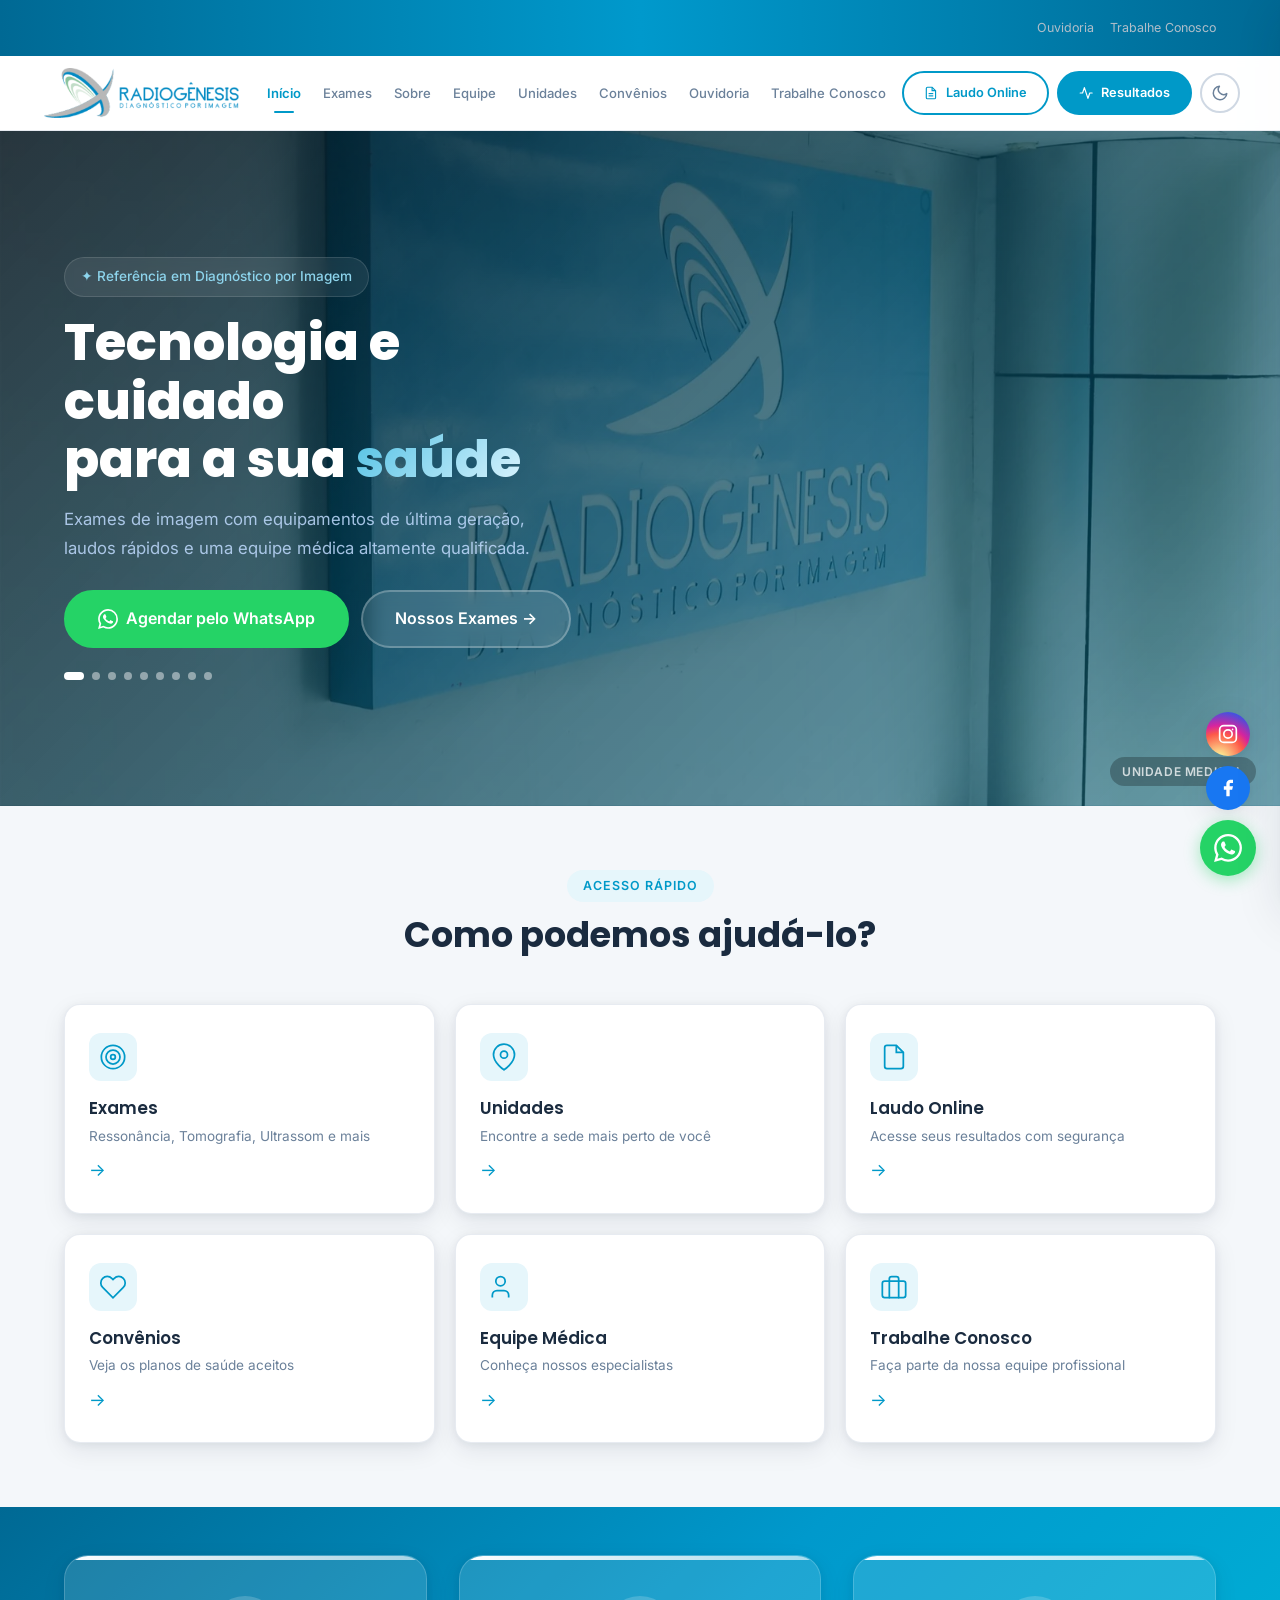
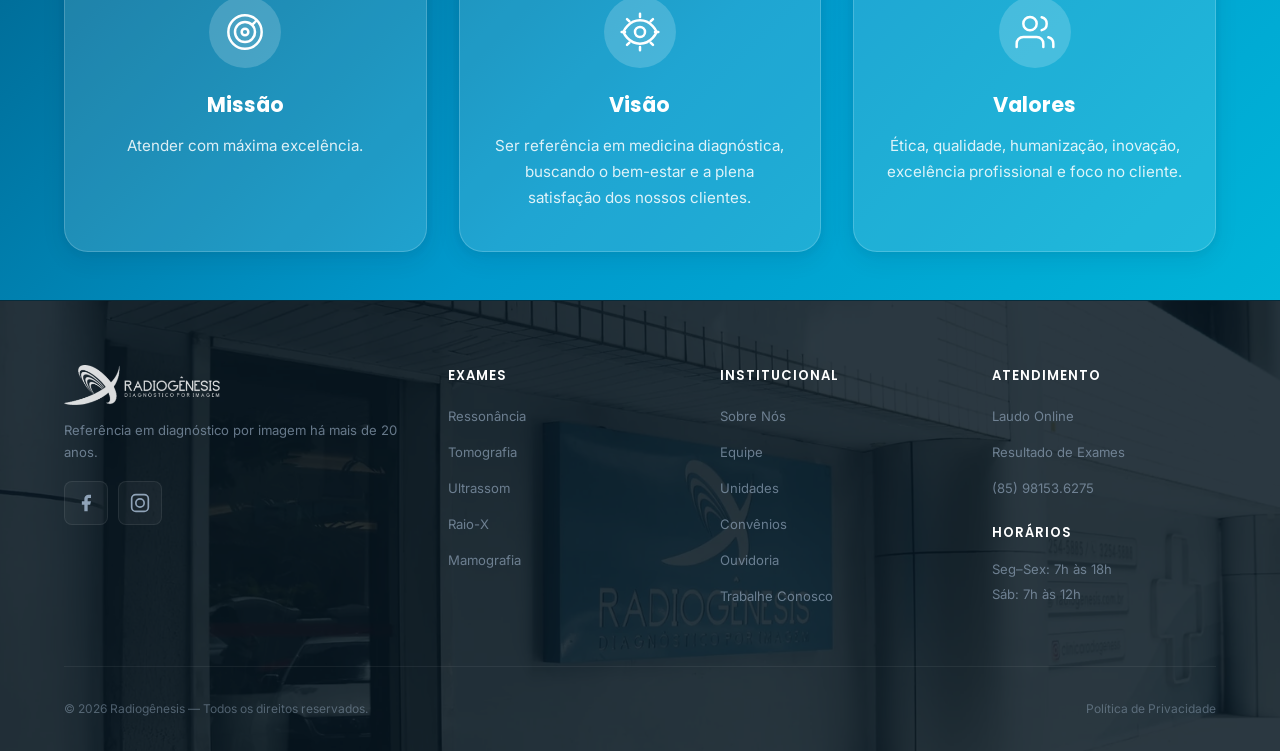
==== commit 34862c7e: "Algumas correções" ====
--- a/index.html
+++ b/index.html
@@ -3,28 +3,50 @@
 <head>
     <meta charset="UTF-8">
     <meta name="viewport" content="width=device-width, initial-scale=1.0, maximum-scale=5.0, user-scalable=yes">
+    
+    <!-- SEO -->
     <meta name="description" content="Radiogênesis — Diagnóstico por Imagem. Excelência em Ressonância, Tomografia, Ultrassom e mais.">
-    <meta property="og:type"         content="website">
-    <meta property="og:url"          content="https://teste-radiogenesis.netlify.app/">
-    <meta property="og:title"        content="Radiogênesis | Diagnóstico por Imagem">
-    <meta property="og:description"  content="Excelência em Ressonância, Tomografia, Ultrassom e mais. Três unidades em Fortaleza/CE.">
-    <meta property="og:image"        content="https://teste-radiogenesis.netlify.app/img/OpenGraph/og-image.webp">
-    <meta property="og:image:width"  content="1620">
+    <meta property="og:type" content="website">
+    <meta property="og:url" content="https://teste-radiogenesis.netlify.app/">
+    <meta property="og:title" content="Radiogênesis | Diagnóstico por Imagem">
+    <meta property="og:description" content="Excelência em Ressonância, Tomografia, Ultrassom e mais. Três unidades em Fortaleza/CE.">
+    <meta property="og:image" content="https://teste-radiogenesis.netlify.app/img/OpenGraph/og-image.webp">
+    <meta property="og:image:width" content="1620">
     <meta property="og:image:height" content="1080">
-    <meta property="og:locale"       content="pt_BR">
+    <meta property="og:locale" content="pt_BR">
+
     <title>Radiogênesis | Diagnóstico por Imagem</title>
     <link rel="canonical" href="https://teste-radiogenesis.netlify.app/">
-    <link rel="preload" as="image" href="img/inicio/medical.webp" media="(min-width: 769px)">
-    <link rel="preload" as="image" href="img/mobile/medical0.webp" media="(max-width: 768px)">
-    <link rel="preload" as="image" href="img/unidades/medical.webp" media="(min-width: 769px)">
-    <link rel="preload" as="image" href="img/unidades/hospital.webp" media="(min-width: 769px)">
-    <link rel="preload" as="image" href="img/unidades/bs-tower.webp" media="(min-width: 769px)">
+
+    <!-- 🔵 PRELOAD (SOMENTE O QUE É CRÍTICO) -->
+    <!-- Apenas a imagem inicial do hero -->
+    <link rel="preload" as="image" href="img/inicio/medical.webp" type="image/webp">
+
+    <!-- 🟡 PREFETCH (conteúdo futuro / SPA / carousel) -->
+    <link rel="prefetch" href="img/unidades/medical.webp">
+    <link rel="prefetch" href="img/unidades/hospital.webp">
+    <link rel="prefetch" href="img/unidades/bs-tower.webp">
+
+    <!-- ⚡ Conexões externas -->
     <link rel="preconnect" href="https://fonts.googleapis.com">
     <link rel="preconnect" href="https://fonts.gstatic.com" crossorigin>
     <link rel="dns-prefetch" href="https://api.whatsapp.com">
+
+    <!-- 🎨 CSS crítico -->
     <link rel="stylesheet" href="assets/css/main.css">
-    <link href="https://fonts.googleapis.com/css2?family=Inter:wght@300;400;500;600;700;800&family=Poppins:wght@600;700;800&display=swap" rel="stylesheet" media="print" onload="this.media='all'">
-    <noscript><link href="https://fonts.googleapis.com/css2?family=Inter:wght@300;400;500;600;700;800&family=Poppins:wght@600;700;800&display=swap" rel="stylesheet"></noscript>
+
+    <!-- 🔤 Fontes (carregamento não bloqueante) -->
+    <link href="https://fonts.googleapis.com/css2?family=Inter:wght@300;400;500;600;700;800&family=Poppins:wght@600;700;800&display=swap"
+          rel="stylesheet"
+          media="print"
+          onload="this.media='all'">
+
+    <noscript>
+        <link href="https://fonts.googleapis.com/css2?family=Inter:wght@300;400;500;600;700;800&family=Poppins:wght@600;700;800&display=swap"
+              rel="stylesheet">
+    </noscript>
+
+    <!-- 🧩 Ícones -->
     <link rel="icon" type="image/png" sizes="32x32" href="img/favicon.png">
     <link rel="icon" type="image/png" sizes="16x16" href="img/favicon.png">
     <link rel="apple-touch-icon" sizes="180x180" href="img/favicon-apple.png">
@@ -620,7 +642,7 @@
         <!-- PAGE: OUVIDORIA -->
         <div class="page" data-page="ouvidoria">
             <div class="page-header page-header--compact"><div class="container"><span class="section__badge section__badge--light">Canal Direto</span><h1 class="page-header__title">Ouvidoria</h1><p class="page-header__sub">Sua opinião é fundamental.</p></div></div>
-            <section class="section section--soft section--compact"><div class="container"><div class="ouvidoria-card"><div class="ouvidoria__icon"><svg width="48" height="48" viewBox="0 0 24 24" fill="none" stroke="currentColor" stroke-width="1.5"><path d="M21 15a2 2 0 0 1-2 2H7l-4 4V5a2 2 0 0 1 2-2h14a2 2 0 0 1 2 2z"/></svg></div><p class="ouvidoria__text">A Ouvidoria da Radiogênesis é o canal dedicado para ouvir suas sugestões, elogios ou reclamações.</p><div class="ouvidoria__channels"><div class="ouvidoria__channel"><strong>E-mail:</strong><a href="mailto:martaoliveira@radiogenesis.com.br ">martaoliveira@radiogenesis.com.br </a></div><div class="ouvidoria__channel"><strong>Telefone:</strong><a href="tel:+558532545885">(85) 3254.5885</a></div></div></div></div></section>
+            <section class="section section--soft section--compact"><div class="container"><div class="ouvidoria-card"><div class="ouvidoria__icon"><svg width="48" height="48" viewBox="0 0 24 24" fill="none" stroke="currentColor" stroke-width="1.5"><path d="M21 15a2 2 0 0 1-2 2H7l-4 4V5a2 2 0 0 1 2-2h14a2 2 0 0 1 2 2z"/></svg></div><p class="ouvidoria__text">A Ouvidoria da Radiogênesis é o canal dedicado para ouvir suas sugestões, elogios ou reclamações.</p><div class="ouvidoria__channels"><div class="ouvidoria__channel"><strong>E-mail:</strong><a href="mailto:ouvidoria@radiogenesis.com.br ">ouvidoria@radiogenesis.com.br </a></div><div class="ouvidoria__channel"><strong>Telefone:</strong><a href="tel:+5585981536275">(85) 98153-6275</a></div></div></div></div></section>
         </div>
 
         <!-- PAGE: TRABALHE CONOSCO -->
@@ -824,7 +846,7 @@
                 </div>
                 <div class="footer__col"><h4 class="footer__heading">Exames</h4><ul class="footer__links"><li><a href="#exames/ressonancia-magnetica" class="spa-exame">Ressonância</a></li><li><a href="#exames/tomografia-computadorizada" class="spa-exame">Tomografia</a></li><li><a href="#exames/ultrassonografia-geral" class="spa-exame">Ultrassom</a></li><li><a href="#exames/raio-x-digital" class="spa-exame">Raio-X</a></li><li><a href="#exames/mamografia-digital" class="spa-exame">Mamografia</a></li></ul></div>
                 <div class="footer__col"><h4 class="footer__heading">Institucional</h4><ul class="footer__links"><li><a href="#sobre" class="spa-link" data-page="sobre">Sobre Nós</a></li><li><a href="#equipe" class="spa-link" data-page="equipe">Equipe</a></li><li><a href="#unidades" class="spa-link" data-page="unidades">Unidades</a></li><li><a href="#convenios" class="spa-link" data-page="convenios">Convênios</a></li><li><a href="#ouvidoria" class="spa-link" data-page="ouvidoria">Ouvidoria</a></li><li><a href="#trabalhe-conosco" class="spa-link" data-page="trabalhe-conosco">Trabalhe Conosco</a></li></ul></div>
-                <div class="footer__col"><h4 class="footer__heading">Atendimento</h4><ul class="footer__links"><li><a href="https://radiogenesis.najasocial.com/users/sign_in?role=4" target="_blank" rel="noopener noreferrer">Laudo Online</a></li><li><a href="https://radiogenesis.naja.app/portal/login" target="_blank" rel="noopener noreferrer">Resultado de Exames</a></li><li><a href="tel:+558532545885">(85) 3254.5885</a></li></ul><div class="footer__hours"><h4 class="footer__heading">Horários</h4><p>Seg–Sex: 7h às 18h</p><p>Sáb: 7h às 12h</p></div></div>
+                <div class="footer__col"><h4 class="footer__heading">Atendimento</h4><ul class="footer__links"><li><a href="https://radiogenesis.najasocial.com/users/sign_in?role=4" target="_blank" rel="noopener noreferrer">Laudo Online</a></li><li><a href="https://radiogenesis.naja.app/portal/login" target="_blank" rel="noopener noreferrer">Resultado de Exames</a></li><li><a href="tel:+5585981536275">(85) 98153.6275</a></li></ul><div class="footer__hours"><h4 class="footer__heading">Horários</h4><p>Seg–Sex: 7h às 18h</p><p>Sáb: 7h às 12h</p></div></div>
             </div>
             <div class="footer__bottom">
                 <p>© 2026 Radiogênesis — Todos os direitos reservados.</p>
@@ -879,4 +901,4 @@
 
         <script type="module" src="assets/js/main.js"></script>
 </body>
-</html>+</html>
